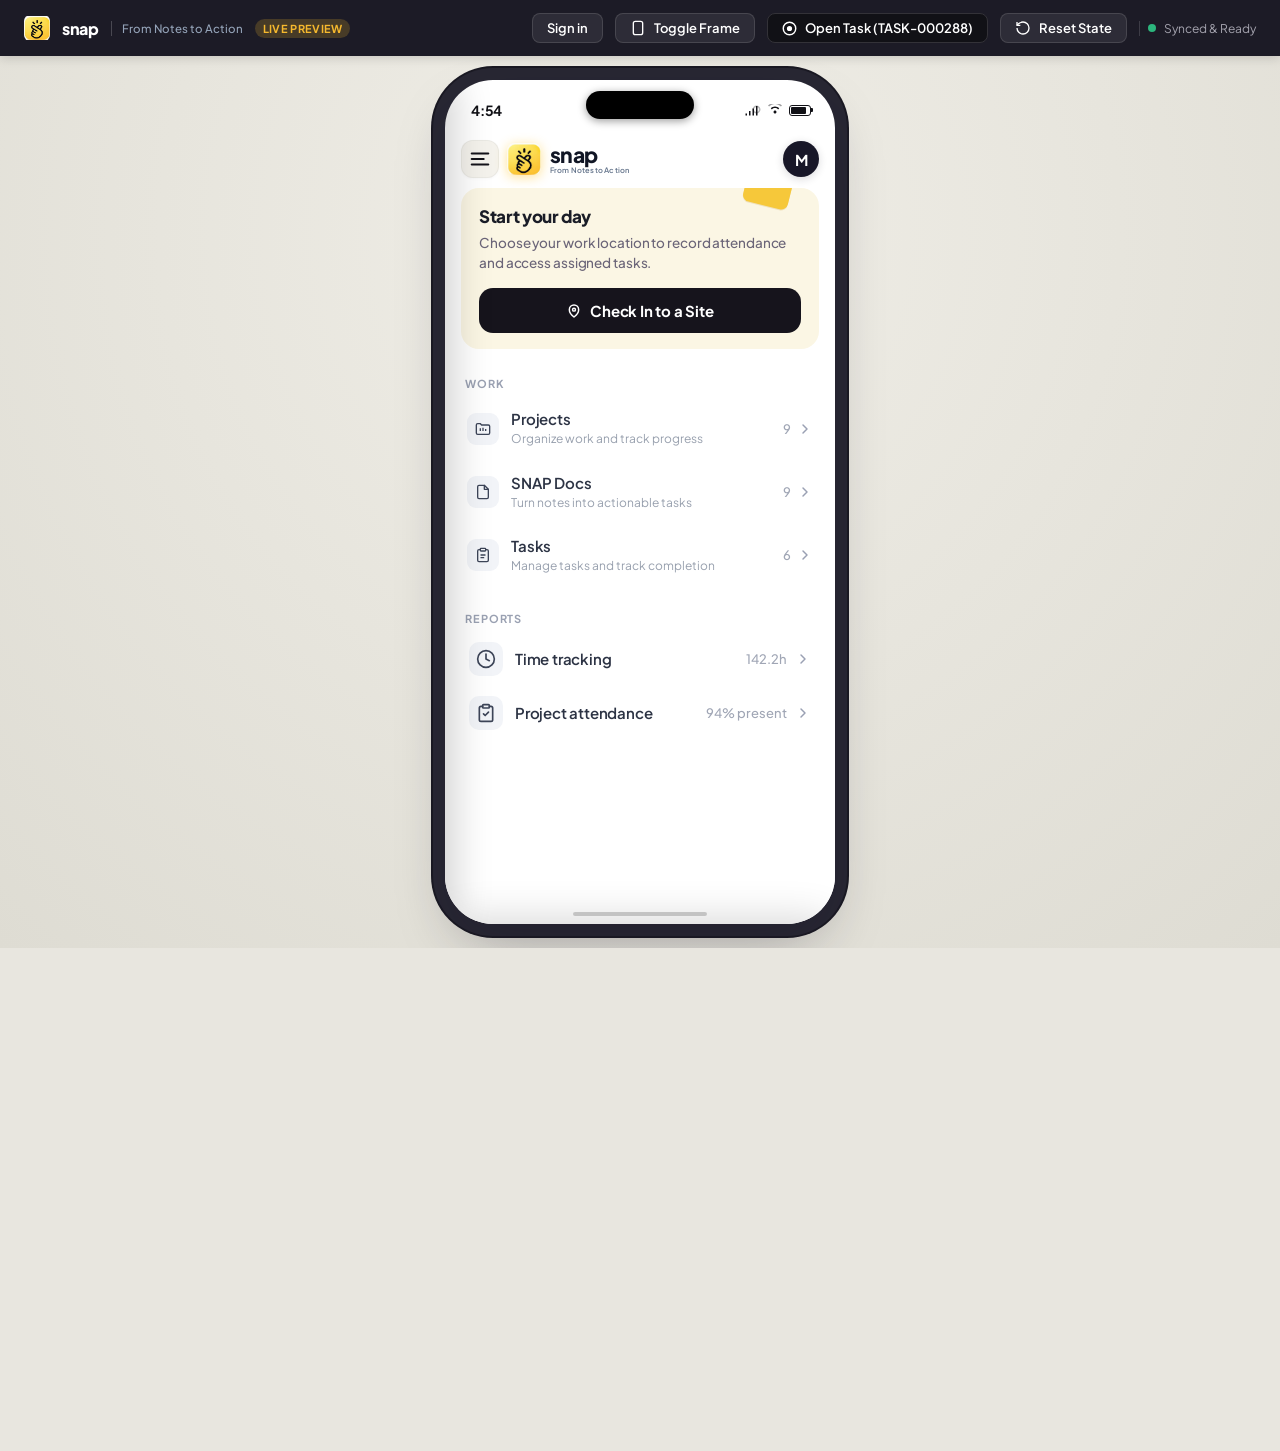
==== index.html @ b22a2432 "Add files via upload" ====
<!DOCTYPE html>
<html lang="en">
<head>
  <meta charset="UTF-8">
  <meta name="viewport" content="width=device-width, initial-scale=1.0, maximum-scale=1.0, user-scalable=no">
  <title>snap · From Notes to Action</title>
  <link rel="icon" type="image/png" href="snap-logo.png">
  <link rel="preconnect" href="https://fonts.googleapis.com">
  <link rel="preconnect" href="https://fonts.gstatic.com" crossorigin>
  <link href="https://fonts.googleapis.com/css2?family=Plus+Jakarta+Sans:wght@400;500;600;700;800&display=swap" rel="stylesheet">
  <link rel="stylesheet" href="style.css">
</head>
<body>

  <!-- Top Desktop Control Toolbar -->
  <header class="desktop-toolbar">
    <div class="toolbar-brand">
      <span class="toolbar-logo">
        <img src="snap-logo.png" alt="snap logo" class="toolbar-logo-img">
      </span>
      <span class="toolbar-title">snap</span>
      <span class="toolbar-tagline">From Notes to Action</span>
      <span class="toolbar-badge">Live Preview</span>
    </div>

    <div class="toolbar-actions">
      <a class="tool-btn" href="login.html">Sign in</a>
      <button class="tool-btn" id="toggleFrameBtn" title="Toggle Phone Frame">
        <svg width="16" height="16" viewBox="0 0 24 24" fill="none" stroke="currentColor" stroke-width="2">
          <rect x="5" y="2" width="14" height="20" rx="3"></rect>
          <line x1="12" y1="18" x2="12" y2="18.01"></line>
        </svg>
        <span>Toggle Frame</span>
      </button>

      <button class="tool-btn highlight-tool-btn" id="openTask288ToolbarBtn" title="Open Mobile Task View (TASK-000288)">
        <svg width="15" height="15" viewBox="0 0 24 24" fill="none" stroke="currentColor" stroke-width="2.3">
          <circle cx="12" cy="12" r="10"></circle>
          <circle cx="12" cy="12" r="3" fill="currentColor"></circle>
        </svg>
        <span>Open Task (TASK-000288)</span>
      </button>

      <button class="tool-btn" id="resetDemoBtn" title="Reset Demo Data">
        <svg width="16" height="16" viewBox="0 0 24 24" fill="none" stroke="currentColor" stroke-width="2">
          <path d="M3 12a9 9 0 1 0 9-9 9.75 9.75 0 0 0-6.74 2.74L3 8"></path>
          <path d="M3 3v5h5"></path>
        </svg>
        <span>Reset State</span>
      </button>

      <div class="active-status-pill">
        <span class="pulse-dot"></span>
        <span id="syncStatusText">Synced &amp; Ready</span>
      </div>
    </div>
  </header>

  <!-- Main Viewport Shell -->
  <main class="app-viewport-wrapper">
    <div class="device-frame" id="deviceFrame">
      
      <!-- Hardware details for iPhone style frame -->
      <div class="frame-notch-wrapper">
        <div class="dynamic-island"></div>
      </div>

      <!-- App Screen Inside Frame -->
      <div class="phone-screen" id="phoneScreen">

        <!-- Status Bar -->
        <div class="status-bar" id="statusBar">
          <span class="status-time" id="statusClock">9:41</span>
          <div class="status-icons">
            <svg class="status-icon" width="17" height="11" viewBox="0 0 17 11" fill="currentColor">
              <path d="M12.5 0.5C14.7 0.5 16.5 2.3 16.5 4.5C16.5 6.7 14.7 8.5 12.5 8.5C10.3 8.5 8.5 6.7 8.5 4.5C8.5 2.3 10.3 0.5 12.5 0.5ZM12.5 2C11.1 2 10 3.1 10 4.5C10 5.9 11.1 7 12.5 7C13.9 7 15 5.9 15 4.5C15 3.1 13.9 2 12.5 2Z" opacity="0.3"/>
              <path d="M1.5 8.5H3V10.5H1.5V8.5ZM5 6H6.5V10.5H5V6ZM8.5 3.5H10V10.5H8.5V3.5ZM12 1H13.5V10.5H12V1Z"/>
            </svg>
            <svg class="status-icon" width="16" height="12" viewBox="0 0 16 12" fill="currentColor">
              <path d="M8 9.5C8.82843 9.5 9.5 8.82843 9.5 8C9.5 7.17157 8.82843 6.5 8 6.5C7.17157 6.5 6.5 7.17157 6.5 8C6.5 8.82843 7.17157 9.5 8 9.5Z"/>
              <path d="M4.9 5.4C5.7 4.6 6.8 4.1 8 4.1C9.2 4.1 10.3 4.6 11.1 5.4L12.2 4.3C11.1 3.2 9.6 2.5 8 2.5C6.4 2.5 4.9 3.2 3.8 4.3L4.9 5.4Z"/>
              <path d="M2.1 2.6C3.7 1 5.7 0.1 8 0.1C10.3 0.1 12.3 1 13.9 2.6L15 1.5C13.2 -0.3 10.7 -1.2 8 -1.2C5.3 -1.2 2.8 -0.3 1 1.5L2.1 2.6Z" opacity="0.4"/>
            </svg>
            <div class="battery-indicator">
              <div class="battery-level"></div>
            </div>
          </div>
        </div>

        <!-- Scrollable Screen Content Container -->
        <div class="screen-scroll-container" id="screenScrollArea">

          <!-- ==================== TAB 1: HOME VIEW (SPACES & MORE EXPLORER) ==================== -->
          <section class="view-tab active" id="viewHome">
            
            <!-- Top App Header -->
            <header class="app-header">
              <div class="header-left">
                <!-- Hamburger Menu Button to open Drawer -->
                <button class="drawer-hamburger-btn" id="openDrawerBtn" aria-label="Open Navigation Drawer" title="Open Spaces &amp; Teamspaces">
                  <svg width="22" height="22" viewBox="0 0 24 24" fill="none" stroke="currentColor" stroke-width="2.3" stroke-linecap="round">
                    <line x1="3" y1="6" x2="21" y2="6"></line>
                    <line x1="3" y1="12" x2="16" y2="12"></line>
                    <line x1="3" y1="18" x2="21" y2="18"></line>
                  </svg>
                </button>
                <div class="brand-container">
                  <div class="snap-logo-icon">
                    <img src="snap-logo.png" alt="snap logo" class="snap-brand-logo-img">
                  </div>
                  <div class="snap-brand-text-wrap">
                    <span class="snap-brand-text">snap</span>
                    <span class="snap-brand-tagline">From Notes to Action</span>
                  </div>
                </div>
              </div>

              <div class="header-right">
                <button class="profile-avatar-btn" id="openProfileBtn" aria-label="User Profile">
                  <span>M</span>
                </button>
              </div>
            </header>

            <!-- Hero Action Card: "Start your day" — Check out appears when already checked in -->
            <div class="hero-card" id="heroStartDayCard">
              <span class="hero-note-tab" aria-hidden="true"></span>
              <div class="hero-card-content">
                <h3 class="hero-card-title" id="heroCardTitle">Start your day</h3>
                <div class="hero-site-reached-tag" id="heroSiteReachedTag" hidden>
                  <span class="live-dot-beacon"></span>
                  <span class="site-tag-prefix"></span>
                  <span class="site-tag-name" id="heroReachedSiteName">Fitout work</span>
                  <span class="site-tag-action" id="heroSiteAction">Change site</span>
                </div>
                <p class="hero-card-desc" id="heroCardDesc">Choose your work location to record attendance and access assigned tasks.</p>
                <div class="hero-card-actions">
                  <button class="primary-pill-btn" id="arriveSiteBtn">
                    <svg class="btn-icon" width="16" height="16" viewBox="0 0 24 24" fill="none" stroke="currentColor" stroke-width="2.2" stroke-linecap="round" stroke-linejoin="round">
                      <path d="M12 21s-7-5.4-7-11a7 7 0 0 1 14 0c0 5.6-7 11-7 11z"></path>
                      <circle cx="12" cy="10" r="2.2"></circle>
                    </svg>
                    <span id="arriveBtnLabel">Check In to a Site</span>
                  </button>
                  <button class="checkout-pill-btn hidden" id="checkoutSiteBtn" type="button">
                    <svg class="btn-icon" width="18" height="18" viewBox="0 0 24 24" fill="none" stroke="currentColor" stroke-width="2.2" stroke-linecap="round" stroke-linejoin="round">
                      <path d="M9 21H5a2 2 0 0 1-2-2V5a2 2 0 0 1 2-2h4"></path>
                      <polyline points="16 17 21 12 16 7"></polyline>
                      <line x1="21" y1="12" x2="9" y2="12"></line>
                    </svg>
                    <span>Check out</span>
                  </button>
                </div>
              </div>
            </div>

            <!-- ================= HOME DASHBOARD (IMAGE 1) ================= -->
            <div class="home-dashboard-container">
              
              <!-- Category: WORK MANAGEMENT -->
              <div class="home-category-group">
                <div class="home-category-header">
                  <span class="home-category-title">Work</span>
                </div>
                <div class="home-category-card">
                  <!-- Projects (Active Pill Row) -->
                  <div class="home-nav-row" id="homeProjectsItem">
                    <div class="home-row-left">
                      <span class="home-item-icon-badge">
                        <svg width="20" height="20" viewBox="0 0 24 24" fill="none" stroke="currentColor" stroke-width="2">
                          <path d="M4 4h4l2 2h10a2 2 0 0 1 2 2v10a2 2 0 0 1-2 2H4a2 2 0 0 1-2-2V6a2 2 0 0 1 2-2z"></path>
                          <line x1="8" y1="11" x2="8" y2="15"></line>
                          <line x1="12" y1="10" x2="12" y2="15"></line>
                          <line x1="16" y1="12" x2="16" y2="15"></line>
                        </svg>
                      </span>
                      <span class="home-item-copy">
                        <span class="home-item-title">Projects</span>
                        <span class="home-item-sub">Organize work and track progress</span>
                      </span>
                    </div>
                    <div class="home-row-right">
                      <span class="home-item-meta" id="homeProjectsMeta">9</span>
                      <svg class="row-chevron" width="16" height="16" viewBox="0 0 24 24" fill="none" stroke="currentColor" stroke-width="2.2" stroke-linecap="round" stroke-linejoin="round">
                        <polyline points="9 18 15 12 9 6"></polyline>
                      </svg>
                    </div>
                  </div>

                  <!-- Snaps -->
                  <div class="home-nav-row" id="homeSnapsItem">
                    <div class="home-row-left">
                      <span class="home-item-icon-badge">
                        <svg width="20" height="20" viewBox="0 0 24 24" fill="none" stroke="currentColor" stroke-width="2" stroke-linecap="round" stroke-linejoin="round">
                          <path d="M14 2H6a2 2 0 0 0-2 2v16a2 2 0 0 0 2 2h12a2 2 0 0 0 2-2V8z"></path>
                          <polyline points="14 2 14 8 20 8"></polyline>
                        </svg>
                      </span>
                      <span class="home-item-copy">
                        <span class="home-item-title">SNAP Docs</span>
                        <span class="home-item-sub">Turn notes into actionable tasks</span>
                      </span>
                    </div>
                    <div class="home-row-right">
                      <span class="home-item-meta" id="homeSnapsMeta">9</span>
                      <svg class="row-chevron" width="16" height="16" viewBox="0 0 24 24" fill="none" stroke="currentColor" stroke-width="2.2" stroke-linecap="round" stroke-linejoin="round">
                        <polyline points="9 18 15 12 9 6"></polyline>
                      </svg>
                    </div>
                  </div>

                  <!-- Tasks -->
                  <div class="home-nav-row" id="homeTasksItem">
                    <div class="home-row-left">
                      <span class="home-item-icon-badge">
                        <svg width="20" height="20" viewBox="0 0 24 24" fill="none" stroke="currentColor" stroke-width="2" stroke-linecap="round" stroke-linejoin="round">
                          <path d="M16 4h2a2 2 0 0 1 2 2v14a2 2 0 0 1-2 2H6a2 2 0 0 1-2-2V6a2 2 0 0 1 2-2h2"></path>
                          <rect x="8" y="2" width="8" height="4" rx="1" ry="1"></rect>
                          <line x1="9" y1="12" x2="15" y2="12"></line>
                          <line x1="9" y1="16" x2="13" y2="16"></line>
                        </svg>
                      </span>
                      <span class="home-item-copy">
                        <span class="home-item-title">Tasks</span>
                        <span class="home-item-sub">Manage tasks and track completion</span>
                      </span>
                    </div>
                    <div class="home-row-right">
                      <span class="home-item-meta" id="homeTasksMeta">6</span>
                      <svg class="row-chevron" width="16" height="16" viewBox="0 0 24 24" fill="none" stroke="currentColor" stroke-width="2.2" stroke-linecap="round" stroke-linejoin="round">
                        <polyline points="9 18 15 12 9 6"></polyline>
                      </svg>
                    </div>
                  </div>
                </div>
              </div>

              <!-- Category 3: STATISTICS AND REPORTS -->
              <div class="home-category-group">
                <div class="home-category-header">
                  <span class="home-category-title">Reports</span>
                </div>
                <div class="home-category-card">
                  <!-- Time tracking -->
                  <div class="home-nav-row" id="homeTimeTrackingItem">
                    <div class="home-row-left">
                      <span class="home-item-icon-badge">
                        <svg width="20" height="20" viewBox="0 0 24 24" fill="none" stroke="currentColor" stroke-width="2" stroke-linecap="round" stroke-linejoin="round">
                          <circle cx="12" cy="12" r="10"></circle>
                          <polyline points="12 6 12 12 16 14"></polyline>
                        </svg>
                      </span>
                      <span class="home-item-title">Time tracking</span>
                    </div>
                    <div class="home-row-right">
                      <span class="home-item-meta">142.2h</span>
                      <svg class="row-chevron" width="16" height="16" viewBox="0 0 24 24" fill="none" stroke="currentColor" stroke-width="2.2" stroke-linecap="round" stroke-linejoin="round">
                        <polyline points="9 18 15 12 9 6"></polyline>
                      </svg>
                    </div>
                  </div>

                  <!-- Project attendance -->
                  <div class="home-nav-row" id="homeAttendanceItem">
                    <div class="home-row-left">
                      <span class="home-item-icon-badge">
                        <svg width="20" height="20" viewBox="0 0 24 24" fill="none" stroke="currentColor" stroke-width="2" stroke-linecap="round" stroke-linejoin="round">
                          <path d="M16 4h2a2 2 0 0 1 2 2v14a2 2 0 0 1-2 2H6a2 2 0 0 1-2-2V6a2 2 0 0 1 2-2h2"></path>
                          <rect x="8" y="2" width="8" height="4" rx="1" ry="1"></rect>
                          <polyline points="9 13 11 15 15 11"></polyline>
                        </svg>
                      </span>
                      <span class="home-item-title">Project attendance</span>
                    </div>
                    <div class="home-row-right">
                      <span class="home-item-meta">94% present</span>
                      <svg class="row-chevron" width="16" height="16" viewBox="0 0 24 24" fill="none" stroke="currentColor" stroke-width="2.2" stroke-linecap="round" stroke-linejoin="round">
                        <polyline points="9 18 15 12 9 6"></polyline>
                      </svg>
                    </div>
                  </div>
                </div>
              </div>

            </div> <!-- End home-dashboard-container -->

            <!-- Bottom Spacer to allow scrolling above floating nav -->
            <div class="bottom-scroll-spacer"></div>
          </section>

          <!-- ==================== SUB-VIEW: PROJECTS (MATCHING SNAP WEB) ==================== -->
          <section class="sub-view-panel" id="viewSites">
            <header class="subview-header">
              <button class="back-pill-btn" id="backFromSites" type="button" aria-label="Back">
                <svg width="18" height="18" viewBox="0 0 24 24" fill="none" stroke="currentColor" stroke-width="2.4" stroke-linecap="round" stroke-linejoin="round">
                  <polyline points="15 18 9 12 15 6"></polyline>
                </svg>
              </button>
              <h2 class="subview-title">Projects</h2>
              <span class="subview-header-spacer" aria-hidden="true"></span>
            </header>

            <div class="subview-body projects-subview-body">
              <div class="projects-toolbar" id="projectsToolbar">
                <div class="projects-filter-bar">
                  <button class="filter-dropdown-pill" id="teamspaceFilterBtn" title="Filter by Teamspace">
                    <span id="selectedTeamspaceLabel">All teamspaces</span>
                    <svg width="11" height="11" viewBox="0 0 24 24" fill="none" stroke="currentColor" stroke-width="2.6"><polyline points="6 9 12 15 18 9"></polyline></svg>
                  </button>
                  <button class="filter-chip-btn" id="starredFilterBtn" title="Toggle Starred / Favorites">
                    <svg width="13" height="13" viewBox="0 0 24 24" fill="currentColor">
                      <polygon points="12 2 15.09 8.26 22 9.27 17 14.14 18.18 21.02 12 17.77 5.82 21.02 7 14.14 2 9.27 8.91 8.26 12 2"></polygon>
                    </svg>
                    <span>Favorites</span>
                  </button>
                  <button type="button" class="projects-search-toggle" id="openProjectsSearchBtn" aria-label="Search projects">
                    <svg width="16" height="16" viewBox="0 0 24 24" fill="none" stroke="currentColor" stroke-width="2.2" stroke-linecap="round" stroke-linejoin="round" aria-hidden="true">
                      <circle cx="11" cy="11" r="7"></circle>
                      <line x1="20" y1="20" x2="16.2" y2="16.2"></line>
                    </svg>
                  </button>
                </div>

                <div class="projects-search-layer" id="projectsSearchLayer">
                  <div class="projects-search-bar">
                    <svg class="search-lens-icon" width="18" height="18" viewBox="0 0 24 24" fill="none" stroke="#7A7888" stroke-width="2.2" stroke-linecap="round" stroke-linejoin="round">
                      <circle cx="11" cy="11" r="8"></circle>
                      <line x1="21" y1="21" x2="16.65" y2="16.65"></line>
                    </svg>
                    <input type="text" class="projects-search-input" id="projectsSearchInput" placeholder="Projects you can open." autocomplete="off">
                    <button class="search-clear-btn hidden" id="clearProjectsSearchBtn" type="button" title="Clear search" aria-label="Clear search">✕</button>
                  </div>
                  <button type="button" class="projects-search-toggle" id="closeProjectsSearchBtn" aria-label="Close search">
                    <svg width="16" height="16" viewBox="0 0 24 24" fill="none" stroke="currentColor" stroke-width="2.2" stroke-linecap="round" aria-hidden="true">
                      <line x1="6" y1="6" x2="18" y2="18"></line>
                      <line x1="18" y1="6" x2="6" y2="18"></line>
                    </svg>
                  </button>
                </div>
              </div>

              <!-- Projects Cards List (Dynamically rendered with SNAP Web cards) -->
              <div class="projects-cards-list" id="sitesContainer">
                <!-- Project cards rendered via JS -->
              </div>
            </div>
            <button type="button" class="snap-fab-btn" id="projectsNewFabBtn" aria-label="New project">
              <svg class="snap-fab-plus" width="24" height="24" viewBox="0 0 24 24" fill="none" stroke="currentColor" stroke-width="2.6" stroke-linecap="round"><line x1="12" y1="5" x2="12" y2="19"></line><line x1="5" y1="12" x2="19" y2="12"></line></svg>
            </button>
          </section>

          <!-- ==================== SUB-VIEW: TASKS ==================== -->
          <section class="sub-view-panel" id="viewTasks">
            <header class="subview-header">
              <button class="back-pill-btn" id="backFromTasks">
                <svg width="18" height="18" viewBox="0 0 24 24" fill="none" stroke="currentColor" stroke-width="2.4" stroke-linecap="round" stroke-linejoin="round">
                  <polyline points="15 18 9 12 15 6"></polyline>
                </svg>
                <span>Back</span>
              </button>
              <h2 class="subview-title">Tasks</h2>
              <button class="add-mini-btn" id="openAddTaskModalBtn" title="Add new task">
                <svg width="16" height="16" viewBox="0 0 24 24" fill="none" stroke="currentColor" stroke-width="2.5">
                  <line x1="12" y1="5" x2="12" y2="19"></line>
                  <line x1="5" y1="12" x2="19" y2="12"></line>
                </svg>
              </button>
            </header>

            <div class="subview-body">
              <!-- Filter Tabs -->
              <div class="filter-pills-bar">
                <button class="filter-tab active" data-filter="all">All (<span id="taskCountAll">5</span>)</button>
                <button class="filter-tab" data-filter="pending">Pending (<span id="taskCountPending">5</span>)</button>
                <button class="filter-tab" data-filter="completed">Done (<span id="taskCountDone">0</span>)</button>
              </div>

              <div class="tasks-list" id="tasksListContainer">
                <!-- Task items rendered via JS -->
              </div>
            </div>
          </section>

          <!-- ==================== SUB-VIEW: SNAPS (MATCHING SNAP WEB) ==================== -->
          <section class="sub-view-panel" id="viewSnaps">
            <header class="subview-header snaps-header">
              <button class="back-pill-btn" id="backFromSnaps">
                <svg width="18" height="18" viewBox="0 0 24 24" fill="none" stroke="currentColor" stroke-width="2.4" stroke-linecap="round" stroke-linejoin="round">
                  <polyline points="15 18 9 12 15 6"></polyline>
                </svg>
                <span>Back</span>
              </button>
              <h2 class="subview-title">Snaps</h2>
              <span class="subview-header-spacer" aria-hidden="true"></span>
            </header>

            <div class="subview-body snaps-subview-body">
              <p class="projects-page-subtitle">Documents and spreadsheets for this workspace.</p>

              <div class="projects-search-bar">
                <svg class="search-lens-icon" width="18" height="18" viewBox="0 0 24 24" fill="none" stroke="#7A7888" stroke-width="2.2" stroke-linecap="round" stroke-linejoin="round">
                  <circle cx="11" cy="11" r="8"></circle>
                  <line x1="21" y1="21" x2="16.65" y2="16.65"></line>
                </svg>
                <input type="text" class="projects-search-input" id="snapsSearchInput" placeholder="Search snaps..." autocomplete="off">
              </div>

              <div class="snaps-toolbar">
                <button class="filter-dropdown-pill" id="snapsOwnerFilterBtn" type="button">
                  <span id="snapsOwnerLabel">All owners</span>
                  <svg width="11" height="11" viewBox="0 0 24 24" fill="none" stroke="currentColor" stroke-width="2.6"><polyline points="6 9 12 15 18 9"></polyline></svg>
                </button>
                <button class="filter-dropdown-pill" id="snapsSortFilterBtn" type="button">
                  <span id="snapsSortLabel">Recently updated</span>
                  <svg width="11" height="11" viewBox="0 0 24 24" fill="none" stroke="currentColor" stroke-width="2.6"><polyline points="6 9 12 15 18 9"></polyline></svg>
                </button>
              </div>

              <div class="snaps-meta-row">
                <span class="snaps-count" id="snapsCountLabel">5 snaps</span>
                <div class="snaps-view-toggle">
                  <button class="snaps-view-btn active" id="snapsGridBtn" type="button" title="Grid view" aria-label="Grid view">
                    <svg width="14" height="14" viewBox="0 0 24 24" fill="none" stroke="currentColor" stroke-width="2.2"><rect x="3" y="3" width="7" height="7"></rect><rect x="14" y="3" width="7" height="7"></rect><rect x="3" y="14" width="7" height="7"></rect><rect x="14" y="14" width="7" height="7"></rect></svg>
                  </button>
                  <button class="snaps-view-btn" id="snapsListBtn" type="button" title="List view" aria-label="List view">
                    <svg width="14" height="14" viewBox="0 0 24 24" fill="none" stroke="currentColor" stroke-width="2.2"><line x1="8" y1="6" x2="21" y2="6"></line><line x1="8" y1="12" x2="21" y2="12"></line><line x1="8" y1="18" x2="21" y2="18"></line><line x1="3" y1="6" x2="3.01" y2="6"></line><line x1="3" y1="12" x2="3.01" y2="12"></line><line x1="3" y1="18" x2="3.01" y2="18"></line></svg>
                  </button>
                </div>
              </div>

              <div class="snaps-grid" id="snapsGrid"></div>
            </div>
            <div class="snap-fab" id="snapsNewFab">
              <button type="button" class="snap-fab-backdrop" id="snapsNewBackdrop" hidden aria-label="Close actions"></button>
              <div class="snap-fab-menu" id="snapsNewMenu" hidden>
                <button type="button" class="snap-fab-item" data-snap-kind="doc">
                  <span class="snap-fab-label">Document</span>
                  <span class="snap-fab-ico snap-fab-ico-teal" aria-hidden="true"><svg width="20" height="20" viewBox="0 0 24 24" fill="none" stroke="currentColor" stroke-width="2.2" stroke-linecap="round" stroke-linejoin="round"><path d="M14 2H6a2 2 0 0 0-2 2v16a2 2 0 0 0 2 2h12a2 2 0 0 0 2-2V8z"></path><polyline points="14 2 14 8 20 8"></polyline></svg></span>
                </button>
                <button type="button" class="snap-fab-item" data-snap-kind="sheet">
                  <span class="snap-fab-label">Spreadsheet</span>
                  <span class="snap-fab-ico snap-fab-ico-blue" aria-hidden="true"><svg width="20" height="20" viewBox="0 0 24 24" fill="none" stroke="currentColor" stroke-width="2.2" stroke-linecap="round" stroke-linejoin="round"><rect x="3" y="3" width="18" height="18" rx="2"></rect><line x1="3" y1="9" x2="21" y2="9"></line><line x1="3" y1="15" x2="21" y2="15"></line><line x1="9" y1="3" x2="9" y2="21"></line></svg></span>
                </button>
              </div>
              <button type="button" class="snap-fab-btn" id="snapsNewFabBtn" aria-label="New snap" aria-expanded="false" aria-controls="snapsNewMenu">
                <svg class="snap-fab-plus" width="24" height="24" viewBox="0 0 24 24" fill="none" stroke="currentColor" stroke-width="2.6" stroke-linecap="round"><line x1="12" y1="5" x2="12" y2="19"></line><line x1="5" y1="12" x2="19" y2="12"></line></svg>
                <svg class="snap-fab-close" width="22" height="22" viewBox="0 0 24 24" fill="none" stroke="currentColor" stroke-width="2.6" stroke-linecap="round"><line x1="18" y1="6" x2="6" y2="18"></line><line x1="6" y1="6" x2="18" y2="18"></line></svg>
              </button>
            </div>
          </section>

          <!-- Snap document (web MoM screen, fitted for mobile) -->
          <section class="sub-view-panel snap-doc-panel" id="viewSnapDetail">
            <header class="snap-doc-bar">
              <button class="snap-doc-icon-btn" id="snapDetailBackBtn" type="button" aria-label="Back to snaps">
                <svg width="18" height="18" viewBox="0 0 24 24" fill="none" stroke="currentColor" stroke-width="2.4"><polyline points="15 18 9 12 15 6"></polyline></svg>
              </button>
              <h2 class="snap-doc-bar-title" id="snapDocHeaderTitle">Snap</h2>
              <button class="snap-doc-icon-btn" id="snapDocSearchBtn" type="button" aria-label="Search in snap">
                <svg width="16" height="16" viewBox="0 0 24 24" fill="none" stroke="currentColor" stroke-width="2.2"><circle cx="11" cy="11" r="7"></circle><line x1="21" y1="21" x2="16.65" y2="16.65"></line></svg>
              </button>
              <span class="snap-doc-timer" id="snapDocTimer">00:00:00</span>
              <button class="snap-doc-save" id="snapSaveCloseBtn" type="button">Save &amp; close</button>
            </header>
            <div class="snap-doc-search hidden" id="snapDocSearchWrap">
              <input type="search" id="snapDocSearchInput" placeholder="Search in this snap" autocomplete="off">
            </div>
            <div class="snap-doc-scroll" id="snapDocBody"></div>
            <div class="snap-fab" id="snapSideFab" hidden>
              <button type="button" class="snap-fab-backdrop" id="snapFabBackdrop" hidden aria-label="Close actions"></button>
              <div class="snap-fab-menu" id="snapSideMenu" hidden>
                <button type="button" class="snap-fab-item" data-snap-action="Discussions">
                  <span class="snap-fab-label">Discussions</span>
                  <span class="snap-fab-ico snap-fab-ico-teal" aria-hidden="true"><svg width="20" height="20" viewBox="0 0 24 24" fill="none" stroke="currentColor" stroke-width="2.4" stroke-linecap="round" stroke-linejoin="round"><path d="M2.992 16.342a2 2 0 0 1 .094 1.167l-1.065 3.29a1 1 0 0 0 1.236 1.168l3.413-.998a2 2 0 0 1 1.099.092 10 10 0 1 0-4.777-4.719"></path></svg></span>
                </button>
                <button type="button" class="snap-fab-item" data-snap-action="Linked tasks">
                  <span class="snap-fab-label">Linked tasks</span>
                  <span class="snap-fab-ico snap-fab-ico-blue" aria-hidden="true"><svg width="20" height="20" viewBox="0 0 24 24" fill="none" stroke="currentColor" stroke-width="2.4" stroke-linecap="round" stroke-linejoin="round"><path d="M9 17H7A5 5 0 0 1 7 7h2"></path><path d="M15 7h2a5 5 0 1 1 0 10h-2"></path><line x1="8" x2="16" y1="12" y2="12"></line></svg></span>
                </button>
                <button type="button" class="snap-fab-item" data-snap-action="Collaborators">
                  <span class="snap-fab-label">Collaborators</span>
                  <span class="snap-fab-ico snap-fab-ico-purple" aria-hidden="true"><svg width="20" height="20" viewBox="0 0 24 24" fill="none" stroke="currentColor" stroke-width="2.4" stroke-linecap="round" stroke-linejoin="round"><path d="M16 21v-2a4 4 0 0 0-4-4H6a4 4 0 0 0-4 4v2"></path><path d="M16 3.128a4 4 0 0 1 0 7.744"></path><path d="M22 21v-2a4 4 0 0 0-3-3.87"></path><circle cx="9" cy="7" r="4"></circle></svg></span>
                </button>
                <button type="button" class="snap-fab-item" data-snap-action="Previous meetings">
                  <span class="snap-fab-label">Previous meetings</span>
                  <span class="snap-fab-ico snap-fab-ico-teal" aria-hidden="true"><svg width="20" height="20" viewBox="0 0 24 24" fill="none" stroke="currentColor" stroke-width="2.4" stroke-linecap="round" stroke-linejoin="round"><path d="M3 12a9 9 0 1 0 9-9 9.75 9.75 0 0 0-6.74 2.74L3 8"></path><path d="M3 3v5h5"></path><path d="M12 7v5l4 2"></path></svg></span>
                </button>
                <button type="button" class="snap-fab-item" data-snap-action="Slide show">
                  <span class="snap-fab-label">Slide show</span>
                  <span class="snap-fab-ico snap-fab-ico-blue" aria-hidden="true"><svg width="20" height="20" viewBox="0 0 24 24" fill="none" stroke="currentColor" stroke-width="2.4" stroke-linecap="round" stroke-linejoin="round"><path d="M2 3h20"></path><path d="M21 3v11a2 2 0 0 1-2 2H5a2 2 0 0 1-2-2V3"></path><path d="m7 21 5-5 5 5"></path></svg></span>
                </button>
                <button type="button" class="snap-fab-item" data-snap-action="Print">
                  <span class="snap-fab-label">Print</span>
                  <span class="snap-fab-ico snap-fab-ico-purple" aria-hidden="true"><svg width="20" height="20" viewBox="0 0 24 24" fill="none" stroke="currentColor" stroke-width="2.4" stroke-linecap="round" stroke-linejoin="round"><path d="M6 18H4a2 2 0 0 1-2-2v-5a2 2 0 0 1 2-2h16a2 2 0 0 1 2 2v5a2 2 0 0 1-2 2h-2"></path><path d="M6 9V3a1 1 0 0 1 1-1h10a1 1 0 0 1 1 1v6"></path><rect x="6" y="14" width="12" height="8" rx="1"></rect></svg></span>
                </button>
              </div>
              <button type="button" class="snap-fab-btn" id="snapSideFabBtn" aria-label="Snap actions" aria-expanded="false">
                <svg class="snap-fab-plus" width="24" height="24" viewBox="0 0 24 24" fill="none" stroke="currentColor" stroke-width="2.6" stroke-linecap="round"><line x1="12" y1="5" x2="12" y2="19"></line><line x1="5" y1="12" x2="19" y2="12"></line></svg>
                <svg class="snap-fab-close" width="22" height="22" viewBox="0 0 24 24" fill="none" stroke="currentColor" stroke-width="2.6" stroke-linecap="round"><line x1="18" y1="6" x2="6" y2="18"></line><line x1="6" y1="6" x2="18" y2="18"></line></svg>
              </button>
            </div>
          </section>

          <!-- ==================== SUB-VIEW: FIELD NOTES ==================== -->
          <section class="sub-view-panel" id="viewNotes">
            <header class="subview-header">
              <button class="back-pill-btn" id="backFromNotes">
                <svg width="18" height="18" viewBox="0 0 24 24" fill="none" stroke="currentColor" stroke-width="2.4" stroke-linecap="round" stroke-linejoin="round">
                  <polyline points="15 18 9 12 15 6"></polyline>
                </svg>
                <span>Back</span>
              </button>
              <h2 class="subview-title">Field Notes</h2>
              <button class="add-mini-btn" id="openAddNoteModalBtn" title="Create note">
                <svg width="16" height="16" viewBox="0 0 24 24" fill="none" stroke="currentColor" stroke-width="2.5">
                  <line x1="12" y1="5" x2="12" y2="19"></line>
                  <line x1="5" y1="12" x2="19" y2="12"></line>
                </svg>
              </button>
            </header>

            <div class="subview-body">
              <p class="subview-desc">Observations and daily site notes.</p>
              
              <div class="notes-feed" id="notesFeedContainer">
                <!-- Notes cards rendered here -->
              </div>
            </div>
          </section>

          <!-- ==================== SUB-VIEW: SETTINGS ==================== -->
          <section class="sub-view-panel" id="viewSettings">
            <header class="subview-header">
              <button class="back-pill-btn" id="backFromSettings">
                <svg width="18" height="18" viewBox="0 0 24 24" fill="none" stroke="currentColor" stroke-width="2.4" stroke-linecap="round" stroke-linejoin="round">
                  <polyline points="15 18 9 12 15 6"></polyline>
                </svg>
                <span>Back</span>
              </button>
              <h2 class="subview-title">Settings</h2>
              <span class="subview-counter">v2.4.1</span>
            </header>

            <div class="subview-body">
              <!-- User Card -->
              <div class="settings-profile-card">
                <div class="profile-big-avatar">M</div>
                <div class="profile-big-details">
                  <h3 class="profile-name">Midhun Raj</h3>
                  <p class="profile-role">Lead Site Inspector · SNAP Enterprise</p>
                  <span class="profile-badge">ID: #SN-88421</span>
                </div>
              </div>

              <!-- Settings Group 1 -->
              <div class="settings-group">
                <span class="settings-group-title">DATA &amp; SYNC</span>
                <div class="settings-group-card">
                  <div class="setting-item-row">
                    <div class="setting-label">
                      <strong>Auto-sync Photos</strong>
                      <span>Upload automatically when on Wi-Fi</span>
                    </div>
                    <label class="toggle-switch">
                      <input type="checkbox" checked id="autoSyncToggle">
                      <span class="toggle-slider"></span>
                    </label>
                  </div>
                  <div class="row-separator"></div>
                  <div class="setting-item-row">
                    <div class="setting-label">
                      <strong>Offline Cache</strong>
                      <span>24 MB cached for offline field work</span>
                    </div>
                    <button class="mini-outline-btn" id="clearCacheBtn">Clear</button>
                  </div>
                </div>
              </div>

              <!-- Settings Group 2 -->
              <div class="settings-group">
                <span class="settings-group-title">PREFERENCES</span>
                <div class="settings-group-card">
                  <div class="setting-item-row">
                    <div class="setting-label">
                      <strong>High Accuracy GPS</strong>
                      <span>Better site perimeter detection</span>
                    </div>
                    <label class="toggle-switch">
                      <input type="checkbox" checked>
                      <span class="toggle-slider"></span>
                    </label>
                  </div>
                  <div class="row-separator"></div>
                  <div class="setting-item-row">
                    <div class="setting-label">
                      <strong>Sound &amp; Haptics</strong>
                      <span>Vibrate when attendance or a task changes</span>
                    </div>
                    <label class="toggle-switch">
                      <input type="checkbox" checked>
                      <span class="toggle-slider"></span>
                    </label>
                  </div>
                </div>
              </div>

            </div>
          </section>

          <!-- ==================== SUB-VIEW: PROJECT DETAILS (SUPERVISOR ATTENDANCE & WORK) ==================== -->
          <!-- ==================== SUB-VIEW: PROJECT DETAILS (MATCHING SNAP WEB INTERFACE) ==================== -->
          <section class="sub-view-panel" id="viewProjectDetails">
            <!-- Sticky Mobile App Top Bar -->
            <header class="mobile-project-appbar">
              <div class="mobile-appbar-left">
                <button class="mobile-icon-btn back-btn" id="backFromProjectDetails" title="Back to Projects" aria-label="Back">
                  <svg width="20" height="20" viewBox="0 0 24 24" fill="none" stroke="currentColor" stroke-width="2.4" stroke-linecap="round" stroke-linejoin="round">
                    <polyline points="15 18 9 12 15 6"></polyline>
                  </svg>
                </button>
                <div class="mobile-appbar-info">
                  <span class="mobile-proj-badge" id="projectDetailsBadgeInitial">T</span>
                  <div class="mobile-appbar-copy">
                    <div class="mobile-appbar-title-row">
                      <button type="button" class="mobile-proj-title" id="projectDetailsTitle">Table Ping</button>
                      <button type="button" class="project-info-btn" id="projectInfoBtn" aria-label="Project info" title="Project info">
                        <svg width="15" height="15" viewBox="0 0 24 24" fill="none" stroke="currentColor" stroke-width="2" stroke-linecap="round" stroke-linejoin="round">
                          <circle cx="12" cy="12" r="9"></circle>
                          <line x1="12" y1="11" x2="12" y2="16"></line>
                          <line x1="12" y1="8" x2="12.01" y2="8"></line>
                        </svg>
                      </button>
                    </div>
                    <div class="mobile-proj-subline">
                      <span id="projectDetailsSubtitle">Test Teamspace</span>
                    </div>
                  </div>
                </div>
              </div>

              <div class="mobile-appbar-right">
                <button class="mobile-icon-btn" id="projMoreOptionsBtn" title="Project Options">
                  <svg width="18" height="18" viewBox="0 0 24 24" fill="currentColor">
                    <circle cx="5" cy="12" r="1.8"></circle>
                    <circle cx="12" cy="12" r="1.8"></circle>
                    <circle cx="19" cy="12" r="1.8"></circle>
                  </svg>
                </button>
              </div>
            </header>



            <!-- Primary Mobile Segmented Switcher (Works, Attendance, Meetings, Files) -->
            <div class="mobile-segmented-tab-wrapper">
              <nav class="mobile-segmented-track" id="projTabsNav">
                <button class="mobile-segmented-tab active" data-tab="works" id="tabNavWorks">
                  <svg width="15" height="15" viewBox="0 0 24 24" fill="none" stroke="currentColor" stroke-width="2.2">
                    <path d="M9 11l3 3L22 4"></path>
                    <path d="M21 12v7a2 2 0 0 1-2 2H5a2 2 0 0 1-2-2V5a2 2 0 0 1 2-2h11"></path>
                  </svg>
                  <span>Works</span>
                  <span class="mobile-tab-counter" id="tabTasksBadge">9</span>
                </button>

                <button class="mobile-segmented-tab" data-tab="attendance" id="tabNavAttendance">
                  <svg width="15" height="15" viewBox="0 0 24 24" fill="none" stroke="currentColor" stroke-width="2.2">
                    <rect x="3" y="4" width="18" height="18" rx="2" ry="2"></rect>
                    <line x1="16" y1="2" x2="16" y2="6"></line>
                    <line x1="8" y1="2" x2="8" y2="6"></line>
                    <line x1="3" y1="10" x2="21" y2="10"></line>
                  </svg>
                  <span>Attendance</span>
                  <span class="mobile-tab-counter counter-accent" id="tabAttendanceBadge">8/10</span>
                </button>

                <button class="mobile-segmented-tab" data-tab="documents" id="tabNavDocuments">
                  <svg width="14" height="14" viewBox="0 0 24 24" fill="none" stroke="currentColor" stroke-width="2.2">
                    <path d="M14 2H6a2 2 0 0 0-2 2v16a2 2 0 0 0 2 2h12a2 2 0 0 0 2-2V8z"></path>
                    <polyline points="14 2 14 8 20 8"></polyline>
                  </svg>
                  <span>Docs</span>
                </button>
              </nav>
            </div>

            <!-- Geo-fence lock banner (shown when project requires check-in) -->
            <div class="project-geo-lock-banner hidden" id="projectGeoLockBanner">
              <div class="geo-lock-banner-left">
                <span class="geo-lock-icon">🔒</span>
                <div>
                  <strong>Check-in required</strong>
                  <p id="projectGeoLockMsg">Check in at the site to use this project.</p>
                </div>
              </div>
              <button type="button" class="geo-lock-checkin-btn" id="projectGeoLockCheckInBtn">Check in</button>
            </div>

            <!-- Scrollable Content Container for Sub-Panels -->
            <div class="mobile-proj-scroll-body" id="mobileProjScrollBody">

              <!-- ================= SUB-PANEL 1: WORKS (TASK ACTIVITIES) ================= -->
              <div class="project-tab-view active" id="projectTasksPanel">
                <!-- Works Toolbar & Filter -->
                <div class="works-control-row">
                  <div class="works-stage-pills-scroll" id="tasksStageSelector">
                    <button class="stage-pill active" data-stage="all">All (<span id="countStageAll">9</span>)</button>
                    <button class="stage-pill" data-stage="not_started">
                      <span class="stage-dot dot-orange"></span>
                      <span>Not started (<span id="countStageNotStarted">5</span>)</span>
                    </button>
                    <button class="stage-pill" data-stage="in_progress">
                      <span class="stage-dot dot-teal"></span>
                      <span>In progress (<span id="countStageInProgress">0</span>)</span>
                    </button>
                    <button class="stage-pill" data-stage="done">
                      <span class="stage-dot dot-purple"></span>
                      <span>Done (<span id="countStageDone">4</span>)</span>
                    </button>
                    <button class="stage-pill" data-stage="on_hold">
                      <span class="stage-dot dot-red"></span>
                      <span>On hold (<span id="countStageOnHold">0</span>)</span>
                    </button>
                  </div>

                  <div class="works-sub-actions" id="worksSubActions">
                    <div class="view-toggle-pills">
                      <button class="view-mode-btn active" id="btnListView" title="List View">
                        <svg width="13" height="13" viewBox="0 0 24 24" fill="none" stroke="currentColor" stroke-width="2.2">
                          <line x1="8" y1="6" x2="21" y2="6"></line>
                          <line x1="8" y1="12" x2="21" y2="12"></line>
                          <line x1="8" y1="18" x2="21" y2="18"></line>
                          <line x1="3" y1="6" x2="3.01" y2="6"></line>
                          <line x1="3" y1="12" x2="3.01" y2="12"></line>
                          <line x1="3" y1="18" x2="3.01" y2="18"></line>
                        </svg>
                        <span>List</span>
                      </button>
                      <button class="view-mode-btn" id="btnKanbanView" title="Board View">
                        <svg width="13" height="13" viewBox="0 0 24 24" fill="none" stroke="currentColor" stroke-width="2.2">
                          <rect x="3" y="3" width="7" height="18" rx="1"></rect>
                          <rect x="14" y="3" width="7" height="10" rx="1"></rect>
                        </svg>
                        <span>Board</span>
                      </button>
                    </div>

                    <div class="works-sub-right">
                      <button class="filter-action-chip" id="taskFilterActionBtn">
                        <svg width="12" height="12" viewBox="0 0 24 24" fill="none" stroke="currentColor" stroke-width="2">
                          <polygon points="22 3 2 3 10 12.46 10 19 14 21 14 12.46 22 3"></polygon>
                        </svg>
                        <span>Filter</span>
                      </button>
                      <button type="button" class="task-search-btn" id="taskSearchBtn" aria-label="Search tasks">
                        <svg width="15" height="15" viewBox="0 0 24 24" fill="none" stroke="currentColor" stroke-width="2" stroke-linecap="round" stroke-linejoin="round">
                          <circle cx="11" cy="11" r="7"></circle>
                          <line x1="16.5" y1="16.5" x2="21" y2="21"></line>
                        </svg>
                      </button>
                    </div>
                    <label class="task-search-field">
                      <svg width="15" height="15" viewBox="0 0 24 24" fill="none" stroke="currentColor" stroke-width="2" stroke-linecap="round" stroke-linejoin="round" aria-hidden="true">
                        <circle cx="11" cy="11" r="7"></circle>
                        <line x1="16.5" y1="16.5" x2="21" y2="21"></line>
                      </svg>
                      <input type="search" id="taskSearchInput" placeholder="Search tasks" aria-label="Search tasks" autocomplete="off">
                      <button type="button" class="task-search-close" id="taskSearchClose" aria-label="Close search">×</button>
                    </label>
                  </div>
                </div>

                <!-- Kanban Board / List Container -->
                <div class="kanban-board-container list-mode" id="kanbanBoardContainer">
                  <!-- Dynamically rendered via app.js -->
                </div>

                <!-- Mobile Quick Add Task Banner Button -->
                <button class="mobile-add-work-banner-btn" id="mobileAddWorkTaskBtn">
                  <svg width="16" height="16" viewBox="0 0 24 24" fill="none" stroke="currentColor" stroke-width="2.4">
                    <line x1="12" y1="5" x2="12" y2="19"></line>
                    <line x1="5" y1="12" x2="19" y2="12"></line>
                  </svg>
                  <span>New task</span>
                </button>
              </div>

            <!-- ================= SUB-PANEL 2: ATTENDANCE (SUPERVISOR ROLL CHECK) ================= -->
            <div class="project-tab-view" id="projectAttendancePanel">
              <!-- Minimal Top Bar: Date Nav + Quick Action -->
              <div class="attendance-top-bar">
                <div class="attendance-date-bar">
                  <button class="date-nav-btn" id="attPrevDayBtn" title="Previous Day">‹</button>
                  <span class="date-display-text" id="attCurrentDateLabel">Today, Oct 15, 2026</span>
                  <button class="date-nav-btn" id="attNextDayBtn" title="Next Day">›</button>
                </div>
                <button class="mark-all-present-btn" id="markAllPresentBtn" title="Mark entire crew present">
                  <svg width="12" height="12" viewBox="0 0 24 24" fill="none" stroke="currentColor" stroke-width="2.5" stroke-linecap="round" stroke-linejoin="round">
                    <polyline points="20 6 9 17 4 12"></polyline>
                  </svg>
                  <span>Mark all present</span>
                </button>
              </div>

              <label class="employee-search">
                <svg width="16" height="16" viewBox="0 0 24 24" fill="none" stroke="currentColor" stroke-width="2" stroke-linecap="round" stroke-linejoin="round" aria-hidden="true">
                  <circle cx="11" cy="11" r="7"></circle>
                  <line x1="16.5" y1="16.5" x2="21" y2="21"></line>
                </svg>
                <input type="search" id="employeeSearchInput" placeholder="Search employees" aria-label="Search employees" autocomplete="off">
              </label>
              <div class="attendance-filter-bar">
                <div class="filter-pills-row">
                  <button class="roster-filter-btn active" data-filter="all">All (<span id="filterCountAll">10</span>)</button>
                  <button class="roster-filter-btn" data-filter="present">Present (<span id="filterCountPresent">7</span>)</button>
                  <button class="roster-filter-btn" data-filter="half_day">Half day (<span id="filterCountHalfDay">1</span>)</button>
                  <button class="roster-filter-btn" data-filter="absent">Absent (<span id="filterCountAbsent">2</span>)</button>
                </div>
                <button class="add-crew-mini-btn" id="addCrewWorkerBtn" title="Add worker to roster">
                  <svg width="14" height="14" viewBox="0 0 24 24" fill="none" stroke="currentColor" stroke-width="2.2" stroke-linecap="round" stroke-linejoin="round">
                    <line x1="12" y1="5" x2="12" y2="19"></line>
                    <line x1="5" y1="12" x2="19" y2="12"></line>
                  </svg>
                </button>
              </div>

              <!-- Crew Roster List -->
              <div class="crew-roster-list" id="crewRosterContainer">
                <!-- Dynamically populated or rendered -->
              </div>

              <!-- Supervisor Daily Sign-off -->
              <div class="supervisor-signoff-box">
                <div class="signoff-title-row">
                  <svg class="signoff-shield-icon" width="18" height="18" viewBox="0 0 24 24" fill="none" stroke="currentColor" stroke-width="2">
                    <path d="M12 22s8-4 8-10V5l-8-3-8 3v7c0 6 8 10 8 10z"></path>
                  </svg>
                  <span>Approve today's attendance</span>
                </div>
                <p class="signoff-desc">Approving confirms today's hours for payroll.</p>
                <button class="signoff-action-btn" id="approveAttendanceBtn">
                  <svg width="16" height="16" viewBox="0 0 24 24" fill="none" stroke="currentColor" stroke-width="2.4">
                    <polyline points="20 6 9 17 4 12"></polyline>
                  </svg>
                  <span id="signoffBtnText">Approve attendance</span>
                </button>
              </div>
            </div>

            <!-- ================= SUB-PANEL 3: MEETINGS ================= -->
            <div class="project-tab-view" id="projectMeetingsPanel">
              <div class="subview-body" style="padding: 12px 0;">
                <div class="meetings-view-header">
                  <button class="meetings-back-btn" id="meetingsBackToWorksBtn" title="Back to Works">
                    <svg width="14" height="14" viewBox="0 0 24 24" fill="none" stroke="currentColor" stroke-width="2.5" stroke-linecap="round" stroke-linejoin="round">
                      <polyline points="15 18 9 12 15 6"></polyline>
                    </svg>
                    <span>Back</span>
                  </button>
                    <span class="meetings-page-heading">Meetings</span>
                </div>

                <div class="meeting-hero-banner">
                  <div class="meeting-hero-info">
                    <span class="meeting-badge-live">UPCOMING TODAY</span>
                    <h4 class="meeting-hero-title">Daily Sprint &amp; Site Standup</h4>
                    <p class="meeting-hero-time">3:30 PM - 4:00 PM · Google Meet</p>
                  </div>
                  <button class="join-meet-btn" id="joinMeetingBtn">Join Call</button>
                </div>

                <div class="meeting-list-group">
                  <span class="meeting-section-heading">SCHEDULED SESSIONS</span>
                  <div class="meeting-item-card">
                    <div class="meeting-icon-box">📹</div>
                    <div class="meeting-info">
                      <span class="meeting-name">Table Ping QA sync &amp; defect review</span>
                      <span class="meeting-meta">Tomorrow at 10:00 AM · RK, MC</span>
                    </div>
                  </div>
                  <div class="meeting-item-card">
                    <div class="meeting-icon-box">👥</div>
                    <div class="meeting-info">
                      <span class="meeting-name">Client Progress Milestone Walkthrough</span>
                      <span class="meeting-meta">Friday, Oct 18 · Midhun Raj</span>
                    </div>
                  </div>
                </div>

                <button class="add-work-task-btn" id="scheduleMeetingBtn" style="margin-top: 14px;">
                  <span>Schedule a meeting</span>
                </button>
              </div>
            </div>

            <!-- ================= SUB-PANEL 4: DOCS ================= -->
            <div class="project-tab-view" id="projectDocumentsPanel">
              <div class="project-docs">
                <div class="project-docs-head">
                  <p class="projects-page-subtitle">Documents and spreadsheets for this project.</p>
                  <div class="new-snap-wrap">
                    <button class="snaps-new-btn" id="projectDocsNewBtn" type="button" aria-expanded="false" aria-controls="projectDocsNewMenu">
                      New document
                      <svg width="12" height="12" viewBox="0 0 24 24" fill="none" stroke="currentColor" stroke-width="2.8"><polyline points="6 9 12 15 18 9"></polyline></svg>
                    </button>
                    <div class="new-snap-menu hidden" id="projectDocsNewMenu">
                      <button type="button" data-snap-kind="doc">
                        <span class="new-snap-ico">
                          <svg width="16" height="16" viewBox="0 0 24 24" fill="none" stroke="currentColor" stroke-width="2"><path d="M14 2H6a2 2 0 0 0-2 2v16a2 2 0 0 0 2 2h12a2 2 0 0 0 2-2V8z"></path><polyline points="14 2 14 8 20 8"></polyline></svg>
                        </span>
                        Document
                      </button>
                      <button type="button" data-snap-kind="sheet">
                        <span class="new-snap-ico">
                          <svg width="16" height="16" viewBox="0 0 24 24" fill="none" stroke="currentColor" stroke-width="2"><rect x="3" y="3" width="18" height="18" rx="2"></rect><line x1="3" y1="9" x2="21" y2="9"></line><line x1="3" y1="15" x2="21" y2="15"></line><line x1="9" y1="3" x2="9" y2="21"></line></svg>
                        </span>
                        Spreadsheet
                      </button>
                    </div>
                  </div>
                </div>

                <div class="projects-search-bar">
                  <svg class="search-lens-icon" width="18" height="18" viewBox="0 0 24 24" fill="none" stroke="#7A7888" stroke-width="2.2" stroke-linecap="round" stroke-linejoin="round">
                    <circle cx="11" cy="11" r="8"></circle>
                    <line x1="21" y1="21" x2="16.65" y2="16.65"></line>
                  </svg>
                  <input type="text" class="projects-search-input" id="projectDocsSearch" placeholder="Search docs" autocomplete="off">
                </div>

                <div class="snaps-toolbar">
                  <button class="filter-dropdown-pill" id="projectDocsOwnerBtn" type="button">
                    <span id="projectDocsOwnerLabel">All owners</span>
                    <svg width="11" height="11" viewBox="0 0 24 24" fill="none" stroke="currentColor" stroke-width="2.6"><polyline points="6 9 12 15 18 9"></polyline></svg>
                  </button>
                  <button class="filter-dropdown-pill" id="projectDocsSortBtn" type="button">
                    <span id="projectDocsSortLabel">Recently updated</span>
                    <svg width="11" height="11" viewBox="0 0 24 24" fill="none" stroke="currentColor" stroke-width="2.6"><polyline points="6 9 12 15 18 9"></polyline></svg>
                  </button>
                </div>

                <div class="snaps-meta-row">
                  <span class="snaps-count" id="projectDocsCount">0 docs</span>
                  <div class="snaps-view-toggle">
                    <button class="snaps-view-btn active" id="projectDocsGridBtn" type="button" title="Grid view" aria-label="Grid view">
                      <svg width="14" height="14" viewBox="0 0 24 24" fill="none" stroke="currentColor" stroke-width="2.2"><rect x="3" y="3" width="7" height="7"></rect><rect x="14" y="3" width="7" height="7"></rect><rect x="3" y="14" width="7" height="7"></rect><rect x="14" y="14" width="7" height="7"></rect></svg>
                    </button>
                    <button class="snaps-view-btn" id="projectDocsListBtn" type="button" title="List view" aria-label="List view">
                      <svg width="14" height="14" viewBox="0 0 24 24" fill="none" stroke="currentColor" stroke-width="2.2"><line x1="8" y1="6" x2="21" y2="6"></line><line x1="8" y1="12" x2="21" y2="12"></line><line x1="8" y1="18" x2="21" y2="18"></line><line x1="3" y1="6" x2="3.01" y2="6"></line><line x1="3" y1="12" x2="3.01" y2="12"></line><line x1="3" y1="18" x2="3.01" y2="18"></line></svg>
                    </button>
                  </div>
                </div>

                <div class="snaps-grid" id="projectDocsGrid"></div>
              </div>
            </div>

            <!-- ================= SUB-PANEL 5: UPLOADS ================= -->
            <div class="project-tab-view" id="projectUploadsPanel">
              <div class="subview-body" style="padding: 16px 0;">
                <!-- Site Progress Photos Log -->
                <div class="work-photos-card">
                  <div class="work-photos-header">
                    <span class="work-photos-title">Uploads</span>
                    <span class="subview-counter" id="uploadsCounterBadge">3 files</span>
                  </div>
                  <div class="work-photos-grid">
                    <div class="work-photo-thumb" style="background-image: url('https://images.unsplash.com/photo-1541888946425-d0fbb18f15f6?auto=format&amp;fit=crop&amp;w=300&amp;q=80');">
                      <span class="work-photo-thumb-tag">Architecture</span>
                    </div>
                    <div class="work-photo-thumb" style="background-image: url('https://images.unsplash.com/photo-1504307651254-35680f356dfd?auto=format&amp;fit=crop&amp;w=300&amp;q=80');">
                      <span class="work-photo-thumb-tag">Floor Layout</span>
                    </div>
                    <div class="work-photo-thumb" style="background-image: url('https://images.unsplash.com/photo-1581092160607-ee22621dd758?auto=format&amp;fit=crop&amp;w=300&amp;q=80');">
                      <span class="work-photo-thumb-tag">Server Rack</span>
                    </div>
                  </div>
                  <button class="upload-photo-btn" id="uploadSitePhotoBtn">
                    <svg width="16" height="16" viewBox="0 0 24 24" fill="none" stroke="currentColor" stroke-width="2">
                      <path d="M23 19a2 2 0 0 1-2 2H3a2 2 0 0 1-2-2V8a2 2 0 0 1 2-2h4l2-3h6l2 3h4a2 2 0 0 1 2 2z"></path>
                      <circle cx="12" cy="13" r="4"></circle>
                    </svg>
                    <span>Add a photo</span>
                  </button>
                </div>
              </div>
            </div>

            </div> <!-- End mobile-proj-scroll-body -->

            <!-- ================= SPEED DIAL FAB (MATCHING USER REFERENCE) ================= -->
            <div class="project-fab-container" id="projectFabContainer">
              <!-- Backdrop Blur Overlay -->
              <div class="fab-speed-dial-backdrop" id="fabBackdrop"></div>

              <!-- Speed Dial Actions Menu -->
              <div class="fab-speed-dial-menu" id="fabSpeedDialMenu">
                <!-- Action 1: Create Task -->
                <div class="fab-action-item" id="fabActionTask" data-delay="1">
                  <span class="fab-action-label">Create Task</span>
                  <button class="fab-action-circle" title="New task">
                    <svg width="20" height="20" viewBox="0 0 24 24" fill="none" stroke="currentColor" stroke-width="2.5" stroke-linecap="round" stroke-linejoin="round">
                      <polyline points="9 11 12 14 22 4"></polyline>
                      <path d="M21 12v7a2 2 0 0 1-2 2H5a2 2 0 0 1-2-2V5a2 2 0 0 1 2-2h11"></path>
                    </svg>
                  </button>
                </div>

                <!-- Action 2: Schedule Meeting -->
                <div class="fab-action-item" id="fabActionMeeting" data-delay="2">
                  <span class="fab-action-label">Meetings</span>
                  <button class="fab-action-circle" title="Schedule Meeting">
                    <svg width="20" height="20" viewBox="0 0 24 24" fill="none" stroke="currentColor" stroke-width="2.5" stroke-linecap="round" stroke-linejoin="round">
                      <polygon points="23 7 16 12 23 17 23 7"></polygon>
                      <rect x="1" y="5" width="15" height="14" rx="2" ry="2"></rect>
                    </svg>
                  </button>
                </div>

                <!-- Action 3: Upload Document -->
                <div class="fab-action-item" id="fabActionDocument" data-delay="3">
                  <span class="fab-action-label">Uploads</span>
                  <button class="fab-action-circle" title="Uploads">
                    <svg width="20" height="20" viewBox="0 0 24 24" fill="none" stroke="currentColor" stroke-width="2.5" stroke-linecap="round" stroke-linejoin="round">
                      <path d="M14 2H6a2 2 0 0 0-2 2v16a2 2 0 0 0 2 2h12a2 2 0 0 0 2-2V8z"></path>
                      <polyline points="14 2 14 8 20 8"></polyline>
                      <line x1="12" y1="18" x2="12" y2="12"></line>
                      <line x1="9" y1="15" x2="15" y2="15"></line>
                    </svg>
                  </button>
                </div>

              </div>

              <!-- Primary Floating Action Button (FAB Trigger) -->
              <button class="project-main-fab-btn" id="projectMainFabBtn" aria-label="Project Quick Actions" title="Quick Actions">
                <div class="fab-icon-wrapper">
                  <svg class="fab-icon-plus" width="24" height="24" viewBox="0 0 24 24" fill="none" stroke="currentColor" stroke-width="2.6" stroke-linecap="round">
                    <line x1="12" y1="5" x2="12" y2="19"></line>
                    <line x1="5" y1="12" x2="19" y2="12"></line>
                  </svg>
                  <svg class="fab-icon-close" width="22" height="22" viewBox="0 0 24 24" fill="none" stroke="currentColor" stroke-width="2.6" stroke-linecap="round">
                    <line x1="18" y1="6" x2="6" y2="18"></line>
                    <line x1="6" y1="6" x2="18" y2="18"></line>
                  </svg>
                </div>
              </button>
            </div>
          </section>

          <!-- ==================== SUB-VIEW: TASK DETAIL (MATCHING SNAP WEB TASK VIEW) ==================== -->
          <section class="sub-view-panel task-detail-panel" id="viewTaskDetail">
            <!-- Task View Sticky Mobile Top Bar (Exact Match to User Reference) -->
            <header class="task-detail-header-new">
              <div class="task-header-bar">
              <div class="task-header-left">
                <button class="mobile-icon-btn task-back-btn" id="closeTaskDetailBtn" title="Back" aria-label="Back to tasks">
                  <svg width="18" height="18" viewBox="0 0 24 24" fill="none" stroke="currentColor" stroke-width="2.6" stroke-linecap="round" stroke-linejoin="round">
                    <polyline points="15 18 9 12 15 6"></polyline>
                  </svg>
                </button>
                <div class="task-header-titles">
                  <h2 class="task-screen-title" id="taskDetailToken">TASK-000288</h2>
                  <button class="task-project-link-chip" id="taskProjectLinkBtn" type="button" title="Open project">
                    <span id="taskProjectNameText">AME Estimation</span>
                    <svg width="11" height="11" viewBox="0 0 24 24" fill="none" stroke="currentColor" stroke-width="2.4" stroke-linecap="round" stroke-linejoin="round">
                      <line x1="7" y1="17" x2="17" y2="7"></line>
                      <polyline points="7 7 17 7 17 17"></polyline>
                    </svg>
                  </button>
                </div>
              </div>

              <div class="task-header-right">
                <!-- More Options Button (...) -->
                <button class="task-more-btn" id="taskMoreOptionsBtn" title="More options" aria-label="More options">
                  <svg width="16" height="16" viewBox="0 0 24 24" fill="currentColor">
                    <circle cx="5" cy="12" r="1.7"></circle>
                    <circle cx="12" cy="12" r="1.7"></circle>
                    <circle cx="19" cy="12" r="1.7"></circle>
                  </svg>
                </button>

                <!-- More Options Floating Menu -->
                <div class="task-options-menu" id="taskOptionsMenu" style="display: none;">
                  <button class="task-menu-item" id="menuToggleCompleteBtn">
                    <span id="menuCompleteIcon">✓</span>
                    <span id="menuCompleteText">Mark as Complete</span>
                  </button>
                  <button class="task-menu-item" id="menuDuplicateTaskBtn">
                    <span>📄</span>
                    <span>Duplicate Task</span>
                  </button>
                  <button class="task-menu-item text-danger" id="menuDeleteTaskBtn">
                    <span>🗑</span>
                    <span>Delete Task</span>
                  </button>
                </div>
              </div>
              </div>

              <div class="task-tabs-nav-bar" id="taskTabsNavBar" role="tablist">
                <button class="task-tab-btn active" id="tabBtnDetails" data-task-tab="details" role="tab" aria-selected="true" aria-controls="taskPaneDetails">
                  <span class="task-tab-label">Details</span>
                </button>
                <button class="task-tab-btn" id="tabBtnWork" data-task-tab="work" role="tab" aria-selected="false" aria-controls="taskPaneWork">
                  <span class="task-tab-label">Work <span id="workTabCounter">0/2</span></span>
                </button>
                <button class="task-tab-btn" id="tabBtnUpdates" data-task-tab="updates" role="tab" aria-selected="false" aria-controls="taskPaneUpdates">
                  <span class="task-tab-label">Updates</span>
                </button>
              </div>
            </header>

            <!-- Scrollable Task View Body -->
            <div class="task-detail-scroll-body" id="taskDetailScrollBody">

              <div class="task-tab-pane active" id="taskPaneDetails" role="tabpanel" aria-labelledby="tabBtnDetails">
              <!-- Main Task Title (Uppercase, Bold, matching screenshot) -->
              <div class="task-hero-title-wrap">
                <h1 class="task-hero-title" id="taskDetailTitle" contenteditable="true" spellcheck="false" title="Tap to edit title">ANNUAL MAINTENANCE CONTRACT AUTHORITY CHARGES</h1>
              </div>

              <!-- Quick Status & Property Chips Row (Matching Screenshot) -->
              <div class="task-quick-chips-row">
                <!-- Status Chip: ● Not started -->
                <button class="quick-chip status-quick-chip" id="quickStatusChip" title="Choose status">
                  <span class="chip-dot dot-slate" id="quickStatusDot">●</span>
                  <span class="chip-label" id="quickStatusLabel">Not started</span>
                </button>

                <!-- Due Date Chip: 🕒 Due 31 Oct -->
                <button class="quick-chip due-quick-chip" id="quickDueChip" title="Click to pick due date">
                  <svg width="12" height="12" viewBox="0 0 24 24" fill="none" stroke="currentColor" stroke-width="2.2" stroke-linecap="round" stroke-linejoin="round">
                    <circle cx="12" cy="12" r="10"></circle>
                    <polyline points="12 6 12 12 16 14"></polyline>
                  </svg>
                  <span class="chip-label" id="quickDueLabel">Due 31 Oct</span>
                  <input type="date" id="quickDueDateInput" style="position: absolute; opacity: 0; pointer-events: none; width: 0; height: 0;" value="2026-10-31">
                </button>

                <!-- Priority Chip: ◇ No priority -->
                <button class="quick-chip priority-quick-chip" id="quickPriorityChip" title="Choose priority">
                  <span class="chip-icon-diamond" id="quickPriorityIcon">◇</span>
                  <span class="chip-label" id="quickPriorityLabel">No priority</span>
                </button>

                <label class="quick-chip" for="taskPropAssigneeSelect">
                  <span class="prop-avatar-tiny" id="taskAssigneeAvatar">👤</span>
                  <select class="chip-select" id="taskPropAssigneeSelect" aria-label="Assigned to">
                    <option value="Unassigned" selected>Unassigned</option>
                    <option value="RK">RK · Ravi Kumar</option>
                    <option value="MC">MC · Midhun Raj</option>
                    <option value="SC">Sarah Chen</option>
                    <option value="CM">Carlos Mendez</option>
                    <option value="SP">Samir Patel</option>
                  </select>
                </label>

                <button class="quick-chip" id="quickStartChip" type="button" title="Choose a start date">
                  <span class="chip-label" id="quickStartLabel">Start 13 Oct</span>
                  <input type="date" id="taskStartDateInput" class="chip-date-input" value="2026-10-13" aria-label="Start date">
                </button>

                <span class="quick-chip is-static">Created <span id="taskCreatedDate">13 Oct</span></span>
                <span class="quick-chip is-static">Updated <span id="taskUpdatedDate">13 Oct</span></span>
                <div class="labels-container chip-labels" id="taskLabelsContainer">
                  <span class="label-pill">Authority</span>
                  <span class="label-pill">Estimation</span>
                  <button class="add-label-btn" id="taskAddLabelBtn" type="button">Add label</button>
                </div>
              </div>

              <!-- Dedicated Description Section ("also consider the description") -->
              <div class="task-description-card-block">
                <div class="description-header-row">
                  <div class="desc-header-left">
                    <svg width="13" height="13" viewBox="0 0 24 24" fill="none" stroke="currentColor" stroke-width="2.2">
                      <line x1="3" y1="6" x2="21" y2="6"></line>
                      <line x1="3" y1="12" x2="21" y2="12"></line>
                      <line x1="3" y1="18" x2="15" y2="18"></line>
                    </svg>
                    <span class="desc-heading-label">Description</span>
                  </div>
                  <span class="desc-edit-hint" id="descSaveHint">Auto-saved</span>
                </div>
                <div class="desc-content-wrapper">
                  <textarea class="task-rich-desc-input" id="taskDetailDesc" placeholder="Add a description" rows="3">Statutory authority charges and compliance tariffs for annual electrical, mechanical, and HVAC maintenance contract estimation. Reviewed against municipal civic council schedules.</textarea>
                </div>
              </div>

              <!-- Comment Section Directly Under Description (Matches uploaded UI screenshot) -->
              <div class="task-under-desc-comments-block" id="taskUnderDescComments">
                <div class="thread-comments-list" id="threadCommentsList">

                  <!-- Thread Item 1 (First Comment): Test comment with Show 3 replies -->
                  <div class="thread-item-wrapper has-thread-line">
                    <div class="thread-avatar-col">
                      <div class="thread-avatar-circle">M</div>
                      <div class="thread-connector-line"></div>
                    </div>
                    <div class="thread-content-col">
                      <div class="thread-header-row">
                        <div class="thread-author-meta">
                          <span class="thread-author-name">Midhun C K</span>
                          <span class="thread-time-tag">2m</span>
                        </div>
                        <div class="thread-action-pill">
                          <button class="thread-act-btn thread-react-btn" title="Add reaction">
                            <svg width="14" height="14" viewBox="0 0 24 24" fill="none" stroke="currentColor" stroke-width="2" stroke-linecap="round" stroke-linejoin="round">
                              <circle cx="12" cy="12" r="10"></circle>
                              <path d="M8 14s1.5 2 4 2 4-2 4-2"></path>
                              <line x1="9" y1="9" x2="9.01" y2="9"></line>
                              <line x1="15" y1="9" x2="15.01" y2="9"></line>
                              <line x1="19" y1="5" x2="19" y2="9"></line>
                              <line x1="17" y1="7" x2="21" y2="7"></line>
                            </svg>
                          </button>
                          <button class="thread-act-btn thread-resolve-btn" title="Resolve comment">
                            <svg width="13" height="13" viewBox="0 0 24 24" fill="none" stroke="currentColor" stroke-width="2.5" stroke-linecap="round" stroke-linejoin="round">
                              <polyline points="20 6 9 17 4 12"></polyline>
                            </svg>
                          </button>
                          <button class="thread-act-btn thread-more-btn" title="More options">
                            <svg width="13" height="13" viewBox="0 0 24 24" fill="none" stroke="currentColor" stroke-width="2.5" stroke-linecap="round" stroke-linejoin="round">
                              <circle cx="12" cy="12" r="1"></circle>
                              <circle cx="19" cy="12" r="1"></circle>
                              <circle cx="5" cy="12" r="1"></circle>
                            </svg>
                          </button>
                        </div>
                      </div>
                      <div class="thread-body-text">Test comment</div>
                      <button class="thread-replies-toggle-btn" id="threadRepliesToggleBtn">
                        <span id="threadRepliesToggleText">Show 3 replies</span>
                      </button>
                      <div class="thread-nested-replies" id="threadNestedReplies" style="display: none;">
                        <div class="nested-reply-item">
                          <div class="nested-avatar">MC</div>
                          <div class="nested-content">
                            <div class="nested-author">Midhun C K <span class="nested-time">1m</span></div>
                            <div class="nested-text">Checked with authority specifications.</div>
                          </div>
                        </div>
                        <div class="nested-reply-item">
                          <div class="nested-avatar">RK</div>
                          <div class="nested-content">
                            <div class="nested-author">Ravi Kumar <span class="nested-time">1m</span></div>
                            <div class="nested-text">Annexure charges included in estimation.</div>
                          </div>
                        </div>
                        <div class="nested-reply-item">
                          <div class="nested-avatar">MC</div>
                          <div class="nested-content">
                            <div class="nested-author">Midhun C K <span class="nested-time">Just now</span></div>
                            <div class="nested-text">Ready for supervisor review.</div>
                          </div>
                        </div>
                      </div>
                    </div>
                  </div>

                  <!-- Click to Show All Toggle Row -->
                  <div class="thread-show-all-row" id="threadShowAllRow">
                    <button class="thread-show-all-btn" id="threadShowAllBtn">
                      <svg width="12" height="12" viewBox="0 0 24 24" fill="none" stroke="currentColor" stroke-width="2.5" stroke-linecap="round" stroke-linejoin="round">
                        <polyline points="6 9 12 15 18 9"></polyline>
                      </svg>
                      <span id="threadShowAllText">Show all</span>
                    </button>
                  </div>

                  <!-- Collapsed Middle Comments Container (Hidden by default, shown on "Show all") -->
                  <div class="thread-middle-comments" id="threadMiddleComments" style="display: none;">
                    <!-- Thread Item 2: Hgggs -->
                    <div class="thread-item-wrapper">
                      <div class="thread-avatar-col">
                        <div class="thread-avatar-circle">M</div>
                      </div>
                      <div class="thread-content-col">
                        <div class="thread-header-row">
                          <div class="thread-author-meta">
                            <span class="thread-author-name">Midhun C K</span>
                            <span class="thread-time-tag">Just now</span>
                          </div>
                          <div class="thread-action-pill">
                            <button class="thread-act-btn thread-react-btn" title="Add reaction">
                              <svg width="14" height="14" viewBox="0 0 24 24" fill="none" stroke="currentColor" stroke-width="2" stroke-linecap="round" stroke-linejoin="round">
                                <circle cx="12" cy="12" r="10"></circle>
                                <path d="M8 14s1.5 2 4 2 4-2 4-2"></path>
                                <line x1="9" y1="9" x2="9.01" y2="9"></line>
                                <line x1="15" y1="9" x2="15.01" y2="9"></line>
                                <line x1="19" y1="5" x2="19" y2="9"></line>
                                <line x1="17" y1="7" x2="21" y2="7"></line>
                              </svg>
                            </button>
                            <button class="thread-act-btn thread-more-btn" title="More options">
                              <svg width="13" height="13" viewBox="0 0 24 24" fill="none" stroke="currentColor" stroke-width="2.5" stroke-linecap="round" stroke-linejoin="round">
                                <circle cx="12" cy="12" r="1"></circle>
                                <circle cx="19" cy="12" r="1"></circle>
                                <circle cx="5" cy="12" r="1"></circle>
                              </svg>
                            </button>
                          </div>
                        </div>
                        <div class="thread-body-text">Hgggs</div>
                      </div>
                    </div>
                  </div>

                  <!-- Thread Item 3 (Last Comment): ttf -->
                  <div class="thread-item-wrapper" id="threadLastComment">
                    <div class="thread-avatar-col">
                      <div class="thread-avatar-circle">M</div>
                    </div>
                    <div class="thread-content-col">
                      <div class="thread-header-row">
                        <div class="thread-author-meta">
                          <span class="thread-author-name">Midhun C K</span>
                          <span class="thread-time-tag">Just now</span>
                        </div>
                        <div class="thread-action-pill">
                          <button class="thread-act-btn thread-react-btn" title="Add reaction">
                            <svg width="14" height="14" viewBox="0 0 24 24" fill="none" stroke="currentColor" stroke-width="2" stroke-linecap="round" stroke-linejoin="round">
                              <circle cx="12" cy="12" r="10"></circle>
                              <path d="M8 14s1.5 2 4 2 4-2 4-2"></path>
                              <line x1="9" y1="9" x2="9.01" y2="9"></line>
                              <line x1="15" y1="9" x2="15.01" y2="9"></line>
                              <line x1="19" y1="5" x2="19" y2="9"></line>
                              <line x1="17" y1="7" x2="21" y2="7"></line>
                            </svg>
                          </button>
                          <button class="thread-act-btn thread-more-btn" title="More options">
                            <svg width="13" height="13" viewBox="0 0 24 24" fill="none" stroke="currentColor" stroke-width="2.5" stroke-linecap="round" stroke-linejoin="round">
                              <circle cx="12" cy="12" r="1"></circle>
                              <circle cx="19" cy="12" r="1"></circle>
                              <circle cx="5" cy="12" r="1"></circle>
                            </svg>
                          </button>
                        </div>
                      </div>
                      <div class="thread-body-text">ttf</div>
                    </div>
                  </div>

                </div> <!-- End thread-comments-list -->

                <!-- Quick Add Comment Input Row (matches bottom row in screenshot) -->
                <div class="thread-quick-input-row" id="threadQuickInputRow">
                  <div class="thread-avatar-circle mini">M</div>
                  <div class="thread-input-field-wrap">
                    <input type="text" class="thread-inline-input" id="threadInlineInput" placeholder="Add a comment..." spellcheck="false" autocomplete="off">
                    <button class="thread-send-mini-btn" id="threadSendMiniBtn" title="Post comment">
                      <svg width="13" height="13" viewBox="0 0 24 24" fill="currentColor">
                        <path d="M2.01 21L23 12 2.01 3 2 10l15 2-15 2z"></path>
                      </svg>
                    </button>
                  </div>
                </div>
              </div>
              </div>

              <div class="task-tab-pane" id="taskPaneWork" role="tabpanel" aria-labelledby="tabBtnWork">
                <div class="task-work-highlight" id="taskWorkBlock">
                  <div class="task-section-block" id="taskChecklistsSection">
                    <div class="task-section-header">
                      <div class="section-title-wrap">
                        <h3 class="task-section-title">Checklists</h3>
                        <span class="checklist-progress-text" id="checklistGlobalProgress">0/2</span>
                      </div>
                      <button class="add-section-action-btn" id="addNewChecklistGroupBtn">
                        + New checklist
                      </button>
                    </div>
                    <div class="checklists-container" id="taskChecklistsContainer"></div>
                  </div>

                  <div class="task-section-block" id="taskSubtasksSection">
                    <div class="task-section-header">
                      <div class="section-title-wrap">
                        <h3 class="task-section-title">Subtasks</h3>
                        <span class="subtasks-count-badge" id="subtasksCountBadge">0</span>
                      </div>
                      <button class="add-section-action-btn" id="addNewSubtaskBtn">+ Add</button>
                    </div>
                    <div class="subtasks-list" id="taskSubtasksContainer"></div>
                  </div>
                </div>

                <div class="task-section-block" id="taskCustomFieldsSection">
                  <div class="task-section-header">
                    <div class="section-title-wrap">
                      <h3 class="task-section-title">Capture form</h3>
                      <span class="fields-count-badge" id="customFieldsCountBadge">5</span>
                    </div>
                    <div class="section-header-actions">
                      <button class="manage-fields-btn" id="openManageFieldsBtn" title="Manage capture fields">
                        <svg width="13" height="13" viewBox="0 0 24 24" fill="none" stroke="currentColor" stroke-width="2.2">
                          <path d="M12 15a3 3 0 1 0 0-6 3 3 0 0 0 0 6z"></path>
                          <path d="M19.4 15a1.65 1.65 0 0 0 .33 1.82l.06.06a2 2 0 1 1-2.83 2.83l-.06-.06a1.65 1.65 0 0 0-1.82-.33 1.65 1.65 0 0 0-1 1.51V21a2 2 0 1 1-4 0v-.09A1.65 1.65 0 0 0 9 19.4a1.65 1.65 0 0 0-1.82.33l-.06.06a2 2 0 1 1-2.83-2.83l.06-.06a1.65 1.65 0 0 0 .33-1.82 1.65 1.65 0 0 0-1.51-1H3a2 2 0 1 1 0-4h.09A1.65 1.65 0 0 0 4.6 9a1.65 1.65 0 0 0-.33-1.82l-.06-.06a2 2 0 1 1 2.83-2.83l.06.06a1.65 1.65 0 0 0 1.82.33H9a1.65 1.65 0 0 0 1-1.51V3a2 2 0 1 1 4 0v.09a1.65 1.65 0 0 0 1 1.51 1.65 1.65 0 0 0 1.82-.33l.06-.06a2 2 0 1 1 2.83 2.83l-.06.06a1.65 1.65 0 0 0-.33 1.82V9a1.65 1.65 0 0 0 1.51 1H21a2 2 0 1 1 0 4h-.09a1.65 1.65 0 0 0-1.51 1z"></path>
                        </svg>
                        <span>Manage</span>
                      </button>
                    </div>
                  </div>
                  <p class="field-capture-hint" id="fieldCaptureHint" hidden></p>
                  <div class="field-capture-list" id="taskCustomFieldsContainer"></div>
                </div>
              </div>

              <!-- ================= TAB PANE 3: UPDATES ================= -->
              <div class="task-tab-pane" id="taskPaneUpdates" role="tabpanel" aria-labelledby="tabBtnUpdates">

                <!-- Files Section -->
                <div class="task-section-block" id="taskFilesSection">
                  <div class="task-section-header">
                    <h3 class="task-section-title">Attachments</h3>
                    <button class="add-section-action-btn" id="uploadFileBtn">+ Upload</button>
                  </div>

                  <!-- Dropzone (matches screenshot) -->
                  <div class="files-dropzone" id="filesDropzone">
                    <div class="dropzone-icon">📎</div>
                    <div class="dropzone-text">Drop files here</div>
                    <div class="dropzone-sub">or click to upload · Ctrl+V to paste · max 25 MB each</div>
                    <input type="file" id="taskFileInput" multiple style="display: none;">
                  </div>

                  <div class="task-files-list" id="taskFilesListContainer">
                    <!-- Dynamic Files List -->
                  </div>
                </div>

                <!-- Activity Section -->
                <div class="task-section-block" id="taskActivitySection">
                  <button class="activity-accordion-btn" id="taskActivityToggleBtn">
                    <div class="activity-btn-left">
                      <span class="task-section-title">Activity</span>
                      <span class="activity-badge" id="taskActivityCountBadge">1</span>
                    </div>
                    <svg class="chevron-activity" id="activityChevron" width="14" height="14" viewBox="0 0 24 24" fill="none" stroke="currentColor" stroke-width="2.4">
                      <polyline points="6 9 12 15 18 9"></polyline>
                    </svg>
                  </button>

                  <div class="activity-timeline-content" id="taskActivityTimeline">
                    <!-- Activity items -->
                  </div>
                </div>

                <!-- Footer / Delete Task -->
                <div class="task-detail-footer">
                  <button class="delete-task-outline-btn" id="deleteTaskDetailBtn">
                    <svg width="15" height="15" viewBox="0 0 24 24" fill="none" stroke="currentColor" stroke-width="2.2">
                      <polyline points="3 6 5 6 21 6"></polyline>
                      <path d="M19 6v14a2 2 0 0 1-2 2H7a2 2 0 0 1-2-2V6m3 0V4a2 2 0 0 1 2-2h4a2 2 0 0 1 2 2v2"></path>
                    </svg>
                    <span>Delete task</span>
                  </button>
                </div>

              </div> <!-- End task-tab-pane #taskPaneUpdates -->

            </div> <!-- End task-detail-scroll-body -->
          </section>

        </div> <!-- End screen-scroll-container -->



        <!-- Home Bar Indicator -->
        <div class="home-indicator"></div>

        <!-- ==================== NAVIGATION DRAWER (IMAGE 2: SPACES & TEAMSPACES) ==================== -->
        <div class="drawer-overlay" id="drawerOverlay" aria-label="Close navigation drawer"></div>

        <aside class="side-drawer" id="sideDrawer" aria-label="Spaces Navigation Drawer">
          <!-- Drawer Top Header -->
          <div class="drawer-header">
            <div class="drawer-header-left">
              <span class="drawer-brand-logo">
                <img src="snap-logo.png" alt="snap logo" class="drawer-logo-img">
              </span>
              <div>
                <h3 class="drawer-header-title">snap</h3>
                <span class="drawer-header-meta">From Notes to Action</span>
              </div>
            </div>
            <button class="drawer-close-btn" id="closeDrawerBtn" aria-label="Close Drawer">
              <svg width="18" height="18" viewBox="0 0 24 24" fill="none" stroke="currentColor" stroke-width="2.2" stroke-linecap="round" stroke-linejoin="round">
                <line x1="18" y1="6" x2="6" y2="18"></line>
                <line x1="6" y1="6" x2="18" y2="18"></line>
              </svg>
            </button>
          </div>

          <!-- Drawer Body Scrollable Content -->
          <div class="drawer-body-scroll">

            <!-- Search Box (from Image 2) -->
            <div class="spaces-search-box">
              <svg class="search-lens-icon" width="18" height="18" viewBox="0 0 24 24" fill="none" stroke="#7A7888" stroke-width="2.2" stroke-linecap="round" stroke-linejoin="round">
                <circle cx="11" cy="11" r="8"></circle>
                <line x1="21" y1="21" x2="16.65" y2="16.65"></line>
              </svg>
              <input type="text" class="spaces-search-input" id="spacesSearchInput" placeholder="Search spaces and projects" autocomplete="off">
              <button class="search-clear-btn hidden" id="clearSpacesSearchBtn" title="Clear search">✕</button>
            </div>

            <div class="drawer-people">
              <span class="section-heading-text">PEOPLE</span>
              <button type="button" class="drawer-people-row" id="drawerEmployeesItem">
                <span class="drawer-people-icon" aria-hidden="true">
                  <svg width="18" height="18" viewBox="0 0 24 24" fill="none" stroke="currentColor" stroke-width="2" stroke-linecap="round" stroke-linejoin="round">
                    <path d="M20 21v-2a4 4 0 0 0-4-4H8a4 4 0 0 0-4 4v2"></path>
                    <circle cx="12" cy="7" r="4"></circle>
                  </svg>
                </span>
                <span class="drawer-people-title">Employees</span>
                <span class="drawer-people-meta">24 active</span>
                <svg width="16" height="16" viewBox="0 0 24 24" fill="none" stroke="currentColor" stroke-width="2.2" stroke-linecap="round" stroke-linejoin="round">
                  <polyline points="9 18 15 12 9 6"></polyline>
                </svg>
              </button>
            </div>

            <!-- Section: TEAMSPACES (from Image 2) -->
            <div class="spaces-section-header">
              <span class="section-heading-text">TEAMSPACES</span>
              <div class="section-heading-actions">
                <button class="icon-tiny-btn" id="toggleTeamspacesSection" title="Toggle section">
                  <svg class="chevron-rotatable expanded" width="16" height="16" viewBox="0 0 24 24" fill="none" stroke="currentColor" stroke-width="2.5">
                    <polyline points="6 9 12 15 18 9"></polyline>
                  </svg>
                </button>
                <label class="mini-toggle-switch">
                  <input type="checkbox" checked id="teamspacesToggle">
                  <span class="mini-toggle-slider"></span>
                </label>
              </div>
            </div>

            <!-- Tree List (from Image 2) -->
            <div class="teamspaces-tree-list" id="teamspacesTreeList">

              <!-- Group 1: Test Teamspace (Open by default) -->
              <div class="tree-group open" id="groupTestTeamspace">
                <div class="tree-parent-row" data-group="Test Teamspace">
                  <div class="tree-parent-left">
                    <div class="tree-icon-badge">
                      <svg width="20" height="20" viewBox="0 0 24 24" fill="none" stroke="#151A2D" stroke-width="2.2" stroke-linecap="round">
                        <circle cx="12" cy="12" r="4"></circle>
                        <line x1="12" y1="2" x2="12" y2="4"></line>
                        <line x1="12" y1="20" x2="12" y2="22"></line>
                        <line x1="4.93" y1="4.93" x2="6.34" y2="6.34"></line>
                        <line x1="17.66" y1="17.66" x2="19.07" y2="19.07"></line>
                        <line x1="2" y1="12" x2="4" y2="12"></line>
                        <line x1="20" y1="12" x2="22" y2="12"></line>
                        <line x1="4.93" y1="19.07" x2="6.34" y2="17.66"></line>
                        <line x1="17.66" y1="6.34" x2="19.07" y2="4.93"></line>
                      </svg>
                    </div>
                    <span class="tree-parent-title">Test Teamspace</span>
                  </div>
                  <div class="tree-parent-right">
                    <button class="tree-collapse-btn" title="Collapse/Expand">
                      <svg class="chevron-rotatable expanded" width="18" height="18" viewBox="0 0 24 24" fill="none" stroke="#5B6278" stroke-width="2.4" stroke-linecap="round" stroke-linejoin="round">
                        <polyline points="6 9 12 15 18 9"></polyline>
                      </svg>
                    </button>
                    <button class="tree-dots-btn" data-name="Test Teamspace" title="More options">
                      <svg width="18" height="18" viewBox="0 0 24 24" fill="currentColor">
                        <circle cx="5" cy="12" r="1.8"></circle>
                        <circle cx="12" cy="12" r="1.8"></circle>
                        <circle cx="19" cy="12" r="1.8"></circle>
                      </svg>
                    </button>
                  </div>
                </div>

                <!-- Children of Test Teamspace -->
                <div class="tree-children-container">
                  <!-- Sub 1: AME Estimation (Active Gray Pill as in Image 2) -->
                  <div class="tree-child-row active-space-pill" data-space="AME Estimation" data-parent="Test Teamspace">
                    <div class="tree-child-left">
                      <span class="tree-folder-icon">
                        <svg width="18" height="18" viewBox="0 0 24 24" fill="none" stroke="#1E5BF6" stroke-width="2">
                          <path d="M4 4h4l2 2h10a2 2 0 0 1 2 2v10a2 2 0 0 1-2 2H4a2 2 0 0 1-2-2V6a2 2 0 0 1 2-2z"></path>
                          <line x1="8" y1="11" x2="8" y2="15"></line>
                          <line x1="12" y1="10" x2="12" y2="15"></line>
                          <line x1="16" y1="12" x2="16" y2="15"></line>
                        </svg>
                      </span>
                      <span class="tree-child-title">AME Estimation</span>
                    </div>
                    <button class="tree-dots-btn" data-name="AME Estimation" title="Options">
                      <svg width="18" height="18" viewBox="0 0 24 24" fill="currentColor">
                        <circle cx="5" cy="12" r="1.8"></circle>
                        <circle cx="12" cy="12" r="1.8"></circle>
                        <circle cx="19" cy="12" r="1.8"></circle>
                      </svg>
                    </button>
                  </div>

                  <!-- Sub 2: Development Testing -->
                  <div class="tree-child-row" data-space="Development Testing" data-parent="Test Teamspace">
                    <div class="tree-child-left">
                      <span class="tree-folder-icon">
                        <svg width="18" height="18" viewBox="0 0 24 24" fill="none" stroke="#1E5BF6" stroke-width="2">
                          <path d="M4 4h4l2 2h10a2 2 0 0 1 2 2v10a2 2 0 0 1-2 2H4a2 2 0 0 1-2-2V6a2 2 0 0 1 2-2z"></path>
                          <line x1="8" y1="11" x2="8" y2="15"></line>
                          <line x1="12" y1="10" x2="12" y2="15"></line>
                          <line x1="16" y1="12" x2="16" y2="15"></line>
                        </svg>
                      </span>
                      <span class="tree-child-title">Development Testing</span>
                    </div>
                    <button class="tree-dots-btn" data-name="Development Testing" title="Options">
                      <svg width="18" height="18" viewBox="0 0 24 24" fill="currentColor">
                        <circle cx="5" cy="12" r="1.8"></circle>
                        <circle cx="12" cy="12" r="1.8"></circle>
                        <circle cx="19" cy="12" r="1.8"></circle>
                      </svg>
                    </button>
                  </div>

                  <!-- Sub 3: Fitout work -->
                  <div class="tree-child-row" data-space="Fitout work" data-parent="Test Teamspace">
                    <div class="tree-child-left">
                      <span class="tree-folder-icon">
                        <svg width="18" height="18" viewBox="0 0 24 24" fill="none" stroke="#1E5BF6" stroke-width="2">
                          <path d="M4 4h4l2 2h10a2 2 0 0 1 2 2v10a2 2 0 0 1-2 2H4a2 2 0 0 1-2-2V6a2 2 0 0 1 2-2z"></path>
                          <line x1="8" y1="11" x2="8" y2="15"></line>
                          <line x1="12" y1="10" x2="12" y2="15"></line>
                          <line x1="16" y1="12" x2="16" y2="15"></line>
                        </svg>
                      </span>
                      <span class="tree-child-title">Fitout work</span>
                    </div>
                    <button class="tree-dots-btn" data-name="Fitout work" title="Options">
                      <svg width="18" height="18" viewBox="0 0 24 24" fill="currentColor">
                        <circle cx="5" cy="12" r="1.8"></circle>
                        <circle cx="12" cy="12" r="1.8"></circle>
                        <circle cx="19" cy="12" r="1.8"></circle>
                      </svg>
                    </button>
                  </div>
                </div>
              </div>

              <!-- Group 2: Products -->
              <div class="tree-group" id="groupProducts">
                <div class="tree-parent-row" data-group="Products">
                  <div class="tree-parent-left">
                    <div class="tree-icon-badge">
                      <svg width="20" height="20" viewBox="0 0 24 24" fill="none" stroke="#151A2D" stroke-width="2" stroke-linecap="round" stroke-linejoin="round">
                        <rect x="5" y="3" width="14" height="18" rx="3"></rect>
                        <line x1="9" y1="3" x2="9" y2="21"></line>
                        <line x1="13" y1="7" x2="15" y2="7"></line>
                        <line x1="13" y1="11" x2="15" y2="11"></line>
                        <line x1="13" y1="15" x2="15" y2="15"></line>
                      </svg>
                    </div>
                    <span class="tree-parent-title">Products</span>
                  </div>
                  <div class="tree-parent-right">
                    <button class="tree-collapse-btn" title="Collapse/Expand">
                      <svg class="chevron-rotatable" width="18" height="18" viewBox="0 0 24 24" fill="none" stroke="#5B6278" stroke-width="2.4" stroke-linecap="round" stroke-linejoin="round">
                        <polyline points="6 9 12 15 18 9"></polyline>
                      </svg>
                    </button>
                    <button class="tree-dots-btn" data-name="Products" title="More options">
                      <svg width="18" height="18" viewBox="0 0 24 24" fill="currentColor">
                        <circle cx="5" cy="12" r="1.8"></circle>
                        <circle cx="12" cy="12" r="1.8"></circle>
                        <circle cx="19" cy="12" r="1.8"></circle>
                      </svg>
                    </button>
                  </div>
                </div>
                <!-- Collapsed Children -->
                <div class="tree-children-container collapsed">
                  <div class="tree-child-row" data-space="garage360 support" data-parent="Products">
                    <div class="tree-child-left">
                      <span class="tree-folder-icon">
                        <svg width="18" height="18" viewBox="0 0 24 24" fill="none" stroke="#1E5BF6" stroke-width="2"><path d="M4 4h4l2 2h10a2 2 0 0 1 2 2v10a2 2 0 0 1-2 2H4a2 2 0 0 1-2-2V6a2 2 0 0 1 2-2z"></path></svg>
                      </span>
                      <span class="tree-child-title">garage360 support</span>
                    </div>
                    <button class="tree-dots-btn" data-name="garage360 support"><svg width="18" height="18" viewBox="0 0 24 24" fill="currentColor"><circle cx="5" cy="12" r="1.8"></circle><circle cx="12" cy="12" r="1.8"></circle><circle cx="19" cy="12" r="1.8"></circle></svg></button>
                  </div>
                  <div class="tree-child-row" data-space="Table Ping" data-parent="Products">
                    <div class="tree-child-left">
                      <span class="tree-folder-icon">
                        <svg width="18" height="18" viewBox="0 0 24 24" fill="none" stroke="#1E5BF6" stroke-width="2"><path d="M4 4h4l2 2h10a2 2 0 0 1 2 2v10a2 2 0 0 1-2 2H4a2 2 0 0 1-2-2V6a2 2 0 0 1 2-2z"></path></svg>
                      </span>
                      <span class="tree-child-title">Table Ping</span>
                    </div>
                    <button class="tree-dots-btn" data-name="Table Ping"><svg width="18" height="18" viewBox="0 0 24 24" fill="currentColor"><circle cx="5" cy="12" r="1.8"></circle><circle cx="12" cy="12" r="1.8"></circle><circle cx="19" cy="12" r="1.8"></circle></svg></button>
                  </div>
                </div>
              </div>

              <!-- Group 3: CR Testing -->
              <div class="tree-group" id="groupCRTesting">
                <div class="tree-parent-row" data-group="CR Testing">
                  <div class="tree-parent-left">
                    <div class="tree-icon-badge">
                      <svg width="20" height="20" viewBox="0 0 24 24" fill="none" stroke="#151A2D" stroke-width="2" stroke-linecap="round" stroke-linejoin="round">
                        <rect x="4" y="8" width="16" height="13" rx="3"></rect>
                        <path d="M8 8V6a4 4 0 0 1 8 0v2"></path>
                        <line x1="10" y1="12" x2="10" y2="16"></line>
                        <line x1="14" y1="12" x2="14" y2="16"></line>
                      </svg>
                    </div>
                    <span class="tree-parent-title">CR Testing</span>
                  </div>
                  <div class="tree-parent-right">
                    <button class="tree-collapse-btn" title="Collapse/Expand">
                      <svg class="chevron-rotatable" width="18" height="18" viewBox="0 0 24 24" fill="none" stroke="#5B6278" stroke-width="2.4" stroke-linecap="round" stroke-linejoin="round">
                        <polyline points="6 9 12 15 18 9"></polyline>
                      </svg>
                    </button>
                    <button class="tree-dots-btn" data-name="CR Testing" title="More options">
                      <svg width="18" height="18" viewBox="0 0 24 24" fill="currentColor">
                        <circle cx="5" cy="12" r="1.8"></circle>
                        <circle cx="12" cy="12" r="1.8"></circle>
                        <circle cx="19" cy="12" r="1.8"></circle>
                      </svg>
                    </button>
                  </div>
                </div>
                <!-- Collapsed Children -->
                <div class="tree-children-container collapsed">
                  <div class="tree-child-row" data-space="Table Ping" data-parent="CR Testing">
                    <div class="tree-child-left">
                      <span class="tree-folder-icon">
                        <svg width="18" height="18" viewBox="0 0 24 24" fill="none" stroke="#1E5BF6" stroke-width="2"><path d="M4 4h4l2 2h10a2 2 0 0 1 2 2v10a2 2 0 0 1-2 2H4a2 2 0 0 1-2-2V6a2 2 0 0 1 2-2z"></path></svg>
                      </span>
                      <span class="tree-child-title">Table Ping</span>
                    </div>
                    <button class="tree-dots-btn" data-name="Table Ping"><svg width="18" height="18" viewBox="0 0 24 24" fill="currentColor"><circle cx="5" cy="12" r="1.8"></circle><circle cx="12" cy="12" r="1.8"></circle><circle cx="19" cy="12" r="1.8"></circle></svg></button>
                  </div>
                  <div class="tree-child-row" data-space="Testing the CR field" data-parent="CR Testing">
                    <div class="tree-child-left">
                      <span class="tree-folder-icon">
                        <svg width="18" height="18" viewBox="0 0 24 24" fill="none" stroke="#1E5BF6" stroke-width="2"><path d="M4 4h4l2 2h10a2 2 0 0 1 2 2v10a2 2 0 0 1-2 2H4a2 2 0 0 1-2-2V6a2 2 0 0 1 2-2z"></path></svg>
                      </span>
                      <span class="tree-child-title">Testing the CR field</span>
                    </div>
                    <button class="tree-dots-btn" data-name="Testing the CR field"><svg width="18" height="18" viewBox="0 0 24 24" fill="currentColor"><circle cx="5" cy="12" r="1.8"></circle><circle cx="12" cy="12" r="1.8"></circle><circle cx="19" cy="12" r="1.8"></circle></svg></button>
                  </div>
                </div>
              </div>

              <!-- Group 4: IT Department -->
              <div class="tree-group" id="groupITDepartment">
                <div class="tree-parent-row" data-group="IT Department">
                  <div class="tree-parent-left">
                    <div class="tree-icon-badge">
                      <svg width="20" height="20" viewBox="0 0 24 24" fill="none" stroke="#1E5BF6" stroke-width="2.2" stroke-linecap="round" stroke-linejoin="round">
                        <path d="M3 10l9-7 9 7v10a2 2 0 0 1-2 2H5a2 2 0 0 1-2-2z"></path>
                        <polyline points="9 22 9 12 15 12 15 22"></polyline>
                      </svg>
                    </div>
                    <span class="tree-parent-title">IT Department</span>
                  </div>
                  <div class="tree-parent-right">
                    <button class="tree-collapse-btn" title="Collapse/Expand">
                      <svg class="chevron-rotatable" width="18" height="18" viewBox="0 0 24 24" fill="none" stroke="#5B6278" stroke-width="2.4" stroke-linecap="round" stroke-linejoin="round">
                        <polyline points="6 9 12 15 18 9"></polyline>
                      </svg>
                    </button>
                    <button class="tree-dots-btn" data-name="IT Department" title="More options">
                      <svg width="18" height="18" viewBox="0 0 24 24" fill="currentColor">
                        <circle cx="5" cy="12" r="1.8"></circle>
                        <circle cx="12" cy="12" r="1.8"></circle>
                        <circle cx="19" cy="12" r="1.8"></circle>
                      </svg>
                    </button>
                  </div>
                </div>
                <!-- Collapsed Children -->
                <div class="tree-children-container collapsed">
                  <div class="tree-child-row" data-space="IT Operations" data-parent="IT Department">
                    <div class="tree-child-left">
                      <span class="tree-folder-icon">
                        <svg width="18" height="18" viewBox="0 0 24 24" fill="none" stroke="#1E5BF6" stroke-width="2"><path d="M4 4h4l2 2h10a2 2 0 0 1 2 2v10a2 2 0 0 1-2 2H4a2 2 0 0 1-2-2V6a2 2 0 0 1 2-2z"></path></svg>
                      </span>
                      <span class="tree-child-title">IT Operations</span>
                    </div>
                    <button class="tree-dots-btn" data-name="IT Operations"><svg width="18" height="18" viewBox="0 0 24 24" fill="currentColor"><circle cx="5" cy="12" r="1.8"></circle><circle cx="12" cy="12" r="1.8"></circle><circle cx="19" cy="12" r="1.8"></circle></svg></button>
                  </div>
                  <div class="tree-child-row" data-space="IT Service Requests" data-parent="IT Department">
                    <div class="tree-child-left">
                      <span class="tree-folder-icon">
                        <svg width="18" height="18" viewBox="0 0 24 24" fill="none" stroke="#1E5BF6" stroke-width="2"><path d="M4 4h4l2 2h10a2 2 0 0 1 2 2v10a2 2 0 0 1-2 2H4a2 2 0 0 1-2-2V6a2 2 0 0 1 2-2z"></path></svg>
                      </span>
                      <span class="tree-child-title">IT Service Requests</span>
                    </div>
                    <button class="tree-dots-btn" data-name="IT Service Requests"><svg width="18" height="18" viewBox="0 0 24 24" fill="currentColor"><circle cx="5" cy="12" r="1.8"></circle><circle cx="12" cy="12" r="1.8"></circle><circle cx="19" cy="12" r="1.8"></circle></svg></button>
                  </div>
                </div>
              </div>

            </div> <!-- End teamspaces-tree-list -->

          </div> <!-- End drawer-body-scroll -->

          <!-- Drawer Footer -->
          <div class="drawer-footer">
            <button class="drawer-add-space-btn" id="drawerAddSpaceBtn">
              <svg width="16" height="16" viewBox="0 0 24 24" fill="none" stroke="currentColor" stroke-width="2.4" stroke-linecap="round" stroke-linejoin="round">
                <line x1="12" y1="5" x2="12" y2="19"></line>
                <line x1="5" y1="12" x2="19" y2="12"></line>
              </svg>
              <span>New space</span>
            </button>
          </div>
        </aside>

        <!-- Site check-in picker (inside phone so home check-in works) -->
        <div class="modal-backdrop" id="arriveSiteModal">
          <div class="bottom-sheet">
            <div class="sheet-handle"></div>
            <div class="sheet-header">
              <div class="sheet-title-group">
                <span class="sheet-eyebrow">Check-in</span>
                <h3 class="sheet-title">Choose a site</h3>
              </div>
              <button class="close-sheet-btn" id="closeArriveModalBtn" aria-label="Close">
                <svg width="18" height="18" viewBox="0 0 24 24" fill="none" stroke="currentColor" stroke-width="2.2">
                  <line x1="18" y1="6" x2="6" y2="18"></line>
                  <line x1="6" y1="6" x2="18" y2="18"></line>
                </svg>
              </button>
            </div>
            <div class="sheet-body">
              <p class="sheet-instruction">Sites within 500 m can be opened.</p>
              <div class="site-selection-list" id="siteSelectionOptions"></div>
              <div class="arrival-actions-box">
                <div class="quick-check-row">
                  <div class="check-title">
                    <strong>Crew count</strong>
                    <span id="crewRollSummary">14 of 16 present today</span>
                  </div>
                  <div class="stepper-controls">
                    <button class="step-btn" id="stepMinusBtn">-</button>
                    <span class="step-count" id="crewCountDisplay">14</span>
                    <button class="step-btn" id="stepPlusBtn">+</button>
                  </div>
                </div>
                <div class="photo-upload-row">
                  <div class="photo-preview-slot" id="sitePhotoSlot">
                    <svg width="24" height="24" viewBox="0 0 24 24" fill="none" stroke="currentColor" stroke-width="1.8">
                      <rect x="3" y="3" width="18" height="18" rx="3"></rect>
                      <circle cx="8.5" cy="8.5" r="1.5"></circle>
                      <polyline points="21 15 16 10 5 21"></polyline>
                    </svg>
                    <span>Add Arrival Photo</span>
                  </div>
                  <button class="photo-action-btn" id="simulatePhotoSnap">Add photo</button>
                </div>
              </div>
            </div>
          </div>
        </div>

        <!-- Geo-fence check-in gate (inside phone so overlay can't freeze the page) -->
        <div class="modal-backdrop" id="geoCheckInModal">
          <div class="bottom-sheet geo-checkin-sheet">
            <div class="sheet-handle"></div>
            <div class="sheet-header">
              <div>
                <span class="sheet-eyebrow">Site boundary</span>
                <h3 class="sheet-title" id="geoGateProjectName">Fitout work</h3>
              </div>
              <button class="close-sheet-btn" id="closeGeoCheckInModalBtn" aria-label="Close">
                <svg width="18" height="18" viewBox="0 0 24 24" fill="none" stroke="currentColor" stroke-width="2.2">
                  <line x1="18" y1="6" x2="6" y2="18"></line>
                  <line x1="6" y1="6" x2="18" y2="18"></line>
                </svg>
              </button>
            </div>

            <div class="sheet-body">
              <p class="sheet-instruction">Check in at this site before the project can open.</p>

              <div class="geo-gate-meta-card">
                <div class="geo-gate-meta-row">
                  <span class="geo-meta-label">Site address</span>
                  <span class="geo-meta-value" id="geoGateAddress">12 Harbour Yard, Site Gate A</span>
                </div>
                <div class="geo-gate-meta-row">
                  <span class="geo-meta-label">Distance</span>
                  <span class="geo-meta-value" id="geoGateRadius">150 m</span>
                </div>
              </div>

              <div class="geo-gate-status-banner" id="geoGateStatusBanner">
                <div class="geo-status-pulse"></div>
                <div>
                  <strong id="geoGateStatus">At the site</strong>
                  <p id="geoGateStatusDesc">You can check in and open this project.</p>
                </div>
              </div>

              <button type="button" class="secondary-outline-btn full-width" id="simulateGeoEnterBtn">Demo: leave the site</button>

              <button type="button" class="primary-pill-btn full-width" id="confirmGeoCheckInBtn">
                <svg width="18" height="18" viewBox="0 0 24 24" fill="none" stroke="currentColor" stroke-width="2.2">
                  <path d="M12 21C16 16.5 19 13 19 9A7 7 0 0 0 5 9c0 4 3 7.5 7 12z"></path>
                  <circle cx="12" cy="9" r="2.5"></circle>
                </svg>
                <span>Check in and open</span>
              </button>
            </div>
          </div>
        </div>

        <div class="modal-backdrop" id="snapBlockModal">
          <div class="bottom-sheet snap-block-sheet">
            <div class="snap-block-search">
              <svg width="16" height="16" viewBox="0 0 24 24" fill="none" stroke="#94A3B8" stroke-width="2.2"><circle cx="11" cy="11" r="7"></circle><line x1="21" y1="21" x2="16.65" y2="16.65"></line></svg>
              <input type="search" id="snapBlockSearch" placeholder="Search blocks..." autocomplete="off">
              <button type="button" class="snap-block-close" id="closeSnapBlockBtn" aria-label="Close">×</button>
            </div>
            <div class="snap-block-list" id="snapBlockList"></div>
          </div>
        </div>

        <div class="modal-backdrop" id="snapTaskModal">
          <div class="bottom-sheet snap-task-sheet">
            <div class="snap-task-head">
              <button type="button" class="snap-task-project" id="snapTaskProjectBtn">
                <span class="snap-task-rocket" aria-hidden="true">
                  <svg width="14" height="14" viewBox="0 0 24 24" fill="none" stroke="currentColor" stroke-width="2"><path d="M5 15c-1.5 1.5-2 5-2 5s3.5-.5 5-2"></path><path d="M9 11l4 4"></path><path d="M14 4l6 6-7 7H7v-6z"></path></svg>
                </span>
                <span id="snapTaskProjectLabel">Table Ping / Not started</span>
                <svg width="12" height="12" viewBox="0 0 24 24" fill="none" stroke="currentColor" stroke-width="2.6"><polyline points="6 9 12 15 18 9"></polyline></svg>
              </button>
              <button type="button" class="snap-task-x" id="closeSnapTaskBtn" aria-label="Close">×</button>
            </div>
            <div class="snap-task-picker hidden" id="snapTaskProjectList"></div>
            <label class="snap-task-label" for="snapTaskTitle">Task title</label>
            <input class="snap-task-title" id="snapTaskTitle" type="text" placeholder="Task title">
            <div class="snap-task-pills">
              <button type="button" class="snap-task-pill" id="snapTaskDueBtn">
                <svg width="14" height="14" viewBox="0 0 24 24" fill="none" stroke="currentColor" stroke-width="2"><rect x="3" y="5" width="18" height="16" rx="2"></rect><line x1="3" y1="10" x2="21" y2="10"></line></svg>
                <span id="snapTaskDueLabel">Due date</span>
              </button>
              <input type="date" id="snapTaskDue" class="snap-task-date" tabindex="-1" aria-label="Due date">
              <button type="button" class="snap-task-pill" id="snapTaskAssigneeBtn">
                <svg width="14" height="14" viewBox="0 0 24 24" fill="none" stroke="currentColor" stroke-width="2"><circle cx="12" cy="8" r="3"></circle><path d="M5 19c1.5-3 4-4.5 7-4.5S17.5 16 19 19"></path></svg>
                <span id="snapTaskAssigneeLabel">Unassigned</span>
              </button>
            </div>
            <button type="button" class="snap-task-create" id="snapTaskCreateBtn">Create task</button>
            <button type="button" class="snap-task-link" id="snapTaskLinkBtn">Link an existing task</button>
            <div class="snap-task-existing hidden" id="snapTaskExisting"></div>
          </div>
        </div>

      <!-- New task -->
      <div class="modal-backdrop" id="addTaskModal">
        <div class="bottom-sheet">
          <div class="sheet-handle"></div>
          <div class="sheet-header">
            <h3 class="sheet-title">New task</h3>
            <button class="close-sheet-btn" id="closeAddTaskModalBtn" type="button" aria-label="Close">
              <svg width="18" height="18" viewBox="0 0 24 24" fill="none" stroke="currentColor" stroke-width="2.2">
                <line x1="18" y1="6" x2="6" y2="18"></line>
                <line x1="6" y1="6" x2="18" y2="18"></line>
              </svg>
            </button>
          </div>
          <form class="sheet-form new-task-sheet" id="newTaskForm">
            <div class="form-group">
              <label for="taskTitleInput">Title</label>
              <input type="text" id="taskTitleInput" placeholder="Task title" required>
            </div>
            <div class="new-task-chips">
              <label class="quick-chip" for="newTaskStatus">
                <span class="chip-dot dot-slate">●</span>
                <select class="chip-select" id="newTaskStatus" aria-label="Status" required>
                  <option value="">Status</option>
                  <option value="not_started">Not started</option>
                  <option value="in_progress">In progress</option>
                  <option value="done">Done</option>
                  <option value="on_hold">On hold</option>
                </select>
              </label>
              <label class="quick-chip" for="newTaskDue">
                <svg width="12" height="12" viewBox="0 0 24 24" fill="none" stroke="currentColor" stroke-width="2.2" stroke-linecap="round" stroke-linejoin="round">
                  <circle cx="12" cy="12" r="10"></circle>
                  <polyline points="12 6 12 12 16 14"></polyline>
                </svg>
                <input type="date" id="newTaskDue" aria-label="Due date" required>
              </label>
              <label class="quick-chip" for="newTaskPriority">
                <span class="chip-icon-diamond">◇</span>
                <select class="chip-select" id="newTaskPriority" aria-label="Priority" required>
                  <option value="">Priority</option>
                  <option value="None">No priority</option>
                  <option value="Low">Low</option>
                  <option value="Medium">Medium</option>
                  <option value="High">High</option>
                  <option value="Urgent">Urgent</option>
                </select>
              </label>
              <label class="quick-chip" for="newTaskAssignee">
                <span class="prop-avatar-tiny">👤</span>
                <select class="chip-select" id="newTaskAssignee" aria-label="Assigned to" required>
                  <option value="">Assigned to</option>
                  <option value="Unassigned">Unassigned</option>
                  <option value="RK">RK · Ravi Kumar</option>
                  <option value="MC">MC · Midhun Raj</option>
                  <option value="SC">Sarah Chen</option>
                  <option value="CM">Carlos Mendez</option>
                  <option value="SP">Samir Patel</option>
                </select>
              </label>
              <label class="quick-chip" for="newTaskStart">
                <input type="date" id="newTaskStart" aria-label="Start date" required>
              </label>
              <label class="quick-chip" for="newTaskProject">
                <select class="chip-select" id="newTaskProject" aria-label="Project" required>
                  <option value="">Project</option>
                  <option value="AME Estimation">AME Estimation</option>
                  <option value="Fitout work">Fitout work</option>
                  <option value="Table Ping">Table Ping</option>
                  <option value="IT Operations">IT Operations</option>
                  <option value="Development Testing">Development Testing</option>
                  <option value="IT Service Requests">IT Service Requests</option>
                  <option value="Testing the CR field">Testing the CR field</option>
                </select>
              </label>
            </div>
            <div class="form-group">
              <label for="newTaskLabelInput">Labels</label>
              <div class="new-task-label-row">
                <input type="text" id="newTaskLabelInput" placeholder="Add a label">
                <button type="button" class="new-task-label-add" id="newTaskAddLabelBtn">Add</button>
              </div>
              <div class="labels-container chip-labels" id="newTaskLabels"></div>
            </div>
            <div class="form-group">
              <label for="newTaskDescription">Description</label>
              <textarea id="newTaskDescription" rows="3" placeholder="Add a description" required></textarea>
            </div>
            <button type="submit" class="primary-pill-btn full-width">Create task</button>
          </form>
        </div>
      </div>

      <section class="project-settings-panel" id="projectSettingsPanel" aria-hidden="true">
        <button type="button" class="project-settings-backdrop" id="projectSettingsBackdrop" aria-label="Close project settings"></button>
        <div class="project-settings-sheet" role="dialog" aria-labelledby="projectSettingsHeading">
          <div class="ps-handle"></div>
          <header class="ps-header">
            <button type="button" class="ps-close" id="closeProjectSettingsBtn" aria-label="Close">
              <svg width="18" height="18" viewBox="0 0 24 24" fill="none" stroke="currentColor" stroke-width="2.2"><line x1="18" y1="6" x2="6" y2="18"></line><line x1="6" y1="6" x2="18" y2="18"></line></svg>
            </button>
            <h2 class="ps-heading" id="projectSettingsHeading">Project</h2>
            <span class="ps-header-spacer"></span>
          </header>
          <div class="ps-body" id="projectSettingsBody"></div>
          <footer class="ps-footer">
            <button type="button" class="ps-save" id="saveProjectSettingsBtn">Save changes</button>
          </footer>
        </div>
        <div class="ps-picker" id="psPicker" hidden>
          <button type="button" class="ps-picker-backdrop" id="psPickerBackdrop" aria-label="Close"></button>
          <div class="ps-picker-sheet" role="dialog" aria-labelledby="psPickerTitle">
            <div class="ps-handle"></div>
            <h3 class="ps-picker-title" id="psPickerTitle"></h3>
            <div class="ps-picker-body" id="psPickerBody"></div>
          </div>
        </div>
      </section>

      <section class="sub-view-panel" id="viewTimeTracking">
        <header class="subview-header">
          <button class="back-pill-btn" id="backFromTimeTracking" type="button" aria-label="Back">
            <svg width="18" height="18" viewBox="0 0 24 24" fill="none" stroke="currentColor" stroke-width="2.4" stroke-linecap="round" stroke-linejoin="round">
              <polyline points="15 18 9 12 15 6"></polyline>
            </svg>
          </button>
          <h2 class="subview-title">Time tracking</h2>
          <span class="subview-header-spacer" aria-hidden="true"></span>
        </header>

        <div class="tday">
          <button type="button" class="tday-date" id="tdayDateBtn">
            <span id="tdayDateLabel">Today, 23 June</span>
            <svg width="14" height="14" viewBox="0 0 24 24" fill="none" stroke="currentColor" stroke-width="2.4" aria-hidden="true"><polyline points="6 9 12 15 18 9"></polyline></svg>
          </button>

          <div class="tday-week" id="tdayWeek" aria-label="Week">
            <div class="tday-week-track" id="tdayWeekTrack"></div>
          </div>

          <div class="tday-now">
            <div class="tday-now-meta">
              <span class="tday-kicker">TODAY</span>
              <span id="tdayNowDate">23 Jun 2025</span>
            </div>
            <div class="tday-now-row">
              <strong class="tday-clock" id="tdayClock">07:23:15</strong>
              <button type="button" class="tday-star" id="tdayStar" aria-label="Mark this day" aria-pressed="false">
                <svg width="18" height="18" viewBox="0 0 24 24" fill="none" stroke="currentColor" stroke-width="1.8" stroke-linejoin="round"><polygon points="12 3 14.8 8.8 21 9.6 16.5 14 17.7 20.2 12 17.2 6.3 20.2 7.5 14 3 9.6 9.2 8.8 12 3"></polygon></svg>
              </button>
            </div>
          </div>

          <div class="tday-list" id="tdayList"></div>
          <p class="tday-empty" id="tdayEmpty" hidden>No time logged this day.</p>
        </div>
      </section>

      <div class="mobile-ask" id="mobileAsk" hidden>
        <button type="button" class="mobile-ask-backdrop" id="mobileAskBackdrop" aria-label="Close"></button>
        <div class="mobile-ask-sheet" role="dialog" aria-labelledby="mobileAskTitle">
          <div class="sheet-handle"></div>
          <h3 class="mobile-ask-title" id="mobileAskTitle"></h3>
          <div class="mobile-ask-body" id="mobileAskBody"></div>
        </div>
      </div>

      </div> <!-- End phone-screen -->
    </div> <!-- End device-frame -->
  </main>

  <!-- ==================== MODALS & BOTTOM SHEETS ==================== -->

  <!-- Modal 2: Quick Action Popover Sheet (+) -->
  <div class="modal-backdrop" id="quickActionsModal">
    <div class="bottom-sheet quick-sheet">
      <div class="sheet-handle"></div>
      <div class="sheet-header">
        <h3 class="sheet-title">Quick actions</h3>
        <button class="close-sheet-btn" id="closeQuickActionsBtn">
          <svg width="18" height="18" viewBox="0 0 24 24" fill="none" stroke="currentColor" stroke-width="2.2">
            <line x1="18" y1="6" x2="6" y2="18"></line>
            <line x1="6" y1="6" x2="18" y2="18"></line>
          </svg>
        </button>
      </div>
      <div class="quick-grid">
        <button class="quick-tile" id="quickArriveTile">
          <div class="tile-icon-circle yellow-bg">
            <svg width="22" height="22" viewBox="0 0 24 24" fill="none" stroke="currentColor" stroke-width="2">
              <path d="M12 21C16 16.5 19 13 19 9A7 7 0 0 0 5 9c0 4 3 7.5 7 12z"></path>
              <circle cx="12" cy="9" r="2.5"></circle>
            </svg>
          </div>
          <span>Check in</span>
        </button>

        <button class="quick-tile" id="quickTaskTile">
          <div class="tile-icon-circle blue-bg">
            <svg width="22" height="22" viewBox="0 0 24 24" fill="none" stroke="currentColor" stroke-width="2">
              <polyline points="9 11 12 14 22 4"></polyline>
              <path d="M21 12v7a2 2 0 0 1-2 2H5a2 2 0 0 1-2-2V5a2 2 0 0 1 2-2h11"></path>
            </svg>
          </div>
          <span>New task</span>
        </button>

        <button class="quick-tile" id="quickNoteTile">
          <div class="tile-icon-circle green-bg">
            <svg width="22" height="22" viewBox="0 0 24 24" fill="none" stroke="currentColor" stroke-width="2">
              <path d="M14 2H6a2 2 0 0 0-2 2v16a2 2 0 0 0 2 2h12a2 2 0 0 0 2-2V8z"></path>
              <polyline points="14 2 14 8 20 8"></polyline>
              <line x1="16" y1="13" x2="8" y2="13"></line>
            </svg>
          </div>
          <span>Field note</span>
        </button>

        <button class="quick-tile" id="quickPhotoTile">
          <div class="tile-icon-circle purple-bg">
            <svg width="22" height="22" viewBox="0 0 24 24" fill="none" stroke="currentColor" stroke-width="2">
              <path d="M23 19a2 2 0 0 1-2 2H3a2 2 0 0 1-2-2V8a2 2 0 0 1 2-2h4l2-3h6l2 3h4a2 2 0 0 1 2 2z"></path>
              <circle cx="12" cy="13" r="4"></circle>
            </svg>
          </div>
          <span>Photo</span>
        </button>
      </div>
    </div>
  </div>

  <!-- Modal 4: Add Field Note Modal -->
  <div class="modal-backdrop" id="addNoteModal">
    <div class="bottom-sheet">
      <div class="sheet-handle"></div>
      <div class="sheet-header">
        <h3 class="sheet-title">Field note</h3>
        <button class="close-sheet-btn" id="closeAddNoteModalBtn">
          <svg width="18" height="18" viewBox="0 0 24 24" fill="none" stroke="currentColor" stroke-width="2.2">
            <line x1="18" y1="6" x2="6" y2="18"></line>
            <line x1="6" y1="6" x2="18" y2="18"></line>
          </svg>
        </button>
      </div>
      <form class="sheet-form" id="newNoteForm">
        <div class="form-group">
          <label>Title</label>
          <input type="text" id="noteTitleInput" placeholder="What did you observe?" required>
        </div>
        <div class="form-group">
          <label>Category</label>
          <div class="tag-selector-row">
            <span class="tag-choice active" data-tag="Safety">Safety</span>
            <span class="tag-choice" data-tag="Progress">Progress</span>
            <span class="tag-choice" data-tag="Materials">Materials</span>
            <span class="tag-choice" data-tag="Weather">Weather</span>
          </div>
        </div>
        <div class="form-group">
          <label>Details</label>
          <textarea id="noteContentInput" rows="3" placeholder="Add the details" required></textarea>
        </div>
        <button type="submit" class="primary-pill-btn full-width">Save note</button>
      </form>
    </div>
  </div>

  <!-- Modal 5: Space Context Menu Sheet (...) -->
  <div class="modal-backdrop" id="spaceContextMenuModal">
    <div class="bottom-sheet quick-sheet">
      <div class="sheet-handle"></div>
      <div class="sheet-header">
        <div>
          <span class="sheet-eyebrow" id="ctxMenuCategory">Space</span>
          <h3 class="sheet-title" id="ctxMenuTitle">AME Estimation</h3>
        </div>
        <button class="close-sheet-btn" id="closeSpaceCtxMenuBtn">
          <svg width="18" height="18" viewBox="0 0 24 24" fill="none" stroke="currentColor" stroke-width="2.2"><line x1="18" y1="6" x2="6" y2="18"></line><line x1="6" y1="6" x2="18" y2="18"></line></svg>
        </button>
      </div>
      <div class="ctx-options-list">
        <button class="ctx-option-row" id="ctxSelectSpaceBtn">
          <svg width="18" height="18" viewBox="0 0 24 24" fill="none" stroke="currentColor" stroke-width="2"><polyline points="20 6 9 17 4 12"></polyline></svg>
          <span>Set as current space</span>
        </button>
        <button class="ctx-option-row" id="ctxRenameSpaceBtn">
          <svg width="18" height="18" viewBox="0 0 24 24" fill="none" stroke="currentColor" stroke-width="2"><path d="M12 20h9"></path><path d="M16.5 3.5a2.121 2.121 0 0 1 3 3L7 19l-4 1 1-4L16.5 3.5z"></path></svg>
          <span>Rename</span>
        </button>
        <button class="ctx-option-row" id="ctxManageMembersBtn">
          <svg width="18" height="18" viewBox="0 0 24 24" fill="none" stroke="currentColor" stroke-width="2"><path d="M17 21v-2a4 4 0 0 0-4-4H5a4 4 0 0 0-4 4v2"></path><circle cx="9" cy="7" r="4"></circle><path d="M23 21v-2a4 4 0 0 0-3-3.87"></path><path d="M16 3.13a4 4 0 0 1 0 7.75"></path></svg>
          <span>Manage access</span>
        </button>
        <button class="ctx-option-row text-danger" id="ctxArchiveSpaceBtn">
          <svg width="18" height="18" viewBox="0 0 24 24" fill="none" stroke="currentColor" stroke-width="2"><polyline points="3 6 5 6 21 6"></polyline><path d="M19 6v14a2 2 0 0 1-2 2H7a2 2 0 0 1-2-2V6m3 0V4a2 2 0 0 1 2-2h4a2 2 0 0 1 2 2v2"></path></svg>
          <span>Archive</span>
        </button>
      </div>
    </div>
  </div>

  <!-- Modal 6: Employees Directory Sheet -->
  <div class="modal-backdrop" id="employeesModal">
    <div class="bottom-sheet">
      <div class="sheet-handle"></div>
      <div class="sheet-header">
        <div>
          <span class="sheet-eyebrow">PEOPLE</span>
          <h3 class="sheet-title">Employees</h3>
        </div>
        <button class="close-sheet-btn" id="closeEmployeesModalBtn">
          <svg width="18" height="18" viewBox="0 0 24 24" fill="none" stroke="currentColor" stroke-width="2.2"><line x1="18" y1="6" x2="6" y2="18"></line><line x1="6" y1="6" x2="18" y2="18"></line></svg>
        </button>
      </div>
      <div class="employees-list">
        <div class="employee-card">
          <div class="emp-avatar">M</div>
          <div class="emp-info">
            <strong>Midhun Raj</strong>
            <span>Lead Site Inspector · Field Operations</span>
          </div>
          <span class="emp-badge active">On Site</span>
        </div>
        <div class="employee-card">
          <div class="emp-avatar">S</div>
          <div class="emp-info">
            <strong>Sarah Chen</strong>
            <span>Structural Engineer · BuildCorp</span>
          </div>
          <span class="emp-badge active">On Site</span>
        </div>
        <div class="employee-card">
          <div class="emp-avatar">D</div>
          <div class="emp-info">
            <strong>David Miller</strong>
            <span>Safety Supervisor · Metro Center</span>
          </div>
          <span class="emp-badge idle">In Transit</span>
        </div>
        <div class="employee-card">
          <div class="emp-avatar">A</div>
          <div class="emp-info">
            <strong>Alex Vance</strong>
            <span>HVAC Systems Tech · Vertex</span>
          </div>
          <span class="emp-badge active">On Site</span>
        </div>
      </div>
    </div>
  </div>

  <!-- Modal: Manage Custom Fields & Permissions -->
  <div class="modal-backdrop" id="manageFieldsModal">
    <div class="bottom-sheet manage-fields-sheet">
      <div class="sheet-handle"></div>
      <div class="sheet-header">
        <div>
          <span class="sheet-eyebrow">Setup</span>
          <h3 class="sheet-title">Capture fields</h3>
        </div>
        <button class="close-sheet-btn" id="closeManageFieldsModalBtn">
          <svg width="18" height="18" viewBox="0 0 24 24" fill="none" stroke="currentColor" stroke-width="2.2"><line x1="18" y1="6" x2="6" y2="18"></line><line x1="6" y1="6" x2="18" y2="18"></line></svg>
        </button>
      </div>

      <!-- Permission Role Status Banner -->
      <div class="role-permission-banner" id="modalRoleBanner">
        <div class="role-banner-left">
          <span class="role-banner-icon" id="modalRoleBannerIcon">🛡️</span>
          <div>
            <div class="role-banner-title">
              Active role: <strong id="modalRoleLabel">Administrator</strong>
            </div>
            <p class="role-banner-desc" id="modalRoleDesc">You can add fields, edit values, and choose who can change them.</p>
          </div>
        </div>
        <button class="switch-role-pill-btn" id="modalSwitchRoleBtn" title="Simulate permission role">
          Switch role
        </button>
      </div>

      <!-- Add New Custom Field Form -->
      <div class="manage-fields-add-card" id="manageFieldsAddCard">
        <h4 class="card-subtitle">Add a field</h4>
        <div class="field-form-grid">
          <div class="form-group">
            <label>Name</label>
            <input type="text" id="newFieldNameInput" placeholder="e.g. Material Code, Subcontractor, Margin %">
          </div>
          <div class="form-group">
            <label>Type</label>
            <select id="newFieldTypeSelect">
              <option value="text" selected>Text</option>
              <option value="number">Number</option>
              <option value="datetime">Date and time</option>
              <option value="date">Date</option>
              <option value="file">File</option>
              <option value="user">Person</option>
              <option value="select">Dropdown</option>
              <option value="currency">Currency</option>
              <option value="formula">Formula</option>
            </select>
          </div>
          <div class="form-group" id="newFieldOptionsGroup" style="display: none;">
            <label>Options</label>
            <input type="text" id="newFieldOptionsInput" placeholder="Separate options with commas">
          </div>
          <div class="form-group">
            <label>Starting value</label>
            <input type="text" id="newFieldValueInput" placeholder="e.g. 1 or 300">
          </div>
          <div class="form-group">
            <label>Who can edit</label>
            <select id="newFieldPermissionSelect">
              <option value="all">Everyone</option>
              <option value="admin_only" selected>Administrators</option>
              <option value="pm_only">Project managers</option>
              <option value="readonly">Read only</option>
            </select>
          </div>
        </div>
        <button class="primary-action-btn" id="submitAddCustomFieldBtn">Add field</button>
      </div>

      <!-- Existing Fields List & Configuration -->
      <div class="manage-fields-existing-section">
        <h4 class="card-subtitle">Fields (<span id="existingFieldsCount">5</span>)</h4>
        <div class="manage-fields-list" id="manageFieldsList">
          <!-- Rendered dynamically -->
        </div>
      </div>
    </div>
  </div>

  <!-- Toast Notification element -->
  <div class="toast-toast" id="toastMessage">
    <div class="toast-icon">✓</div>
    <span class="toast-text" id="toastText">Task updated</span>
  </div>

  <script src="app.js"></script>
</body>
</html>
---- style.css ----
/* ==========================================================================
   SNAP - Mobile Design System & Styles
   ========================================================================== */

:root {
  /* Core Brand Colors */
  --bg-app: #FFFFFF;
  --bg-card: #FFFFFF;
  --bg-hero: #FFF5D9;
  --accent-yellow: #F5B82E;
  --accent-yellow-dark: #DE9E16;
  --brand-navy: #181728;
  --brand-navy-hover: #26243D;
  --text-main: #14131A;
  --text-muted: #8E8D95;
  --text-dim: #A6A5AC;
  --border-subtle: #EFECE4;
  --divider-color: #F1EFE9;
  --icon-bg-gray: #F3F1EC;
  
  /* Status Colors */
  --status-green: #2CB67D;
  --status-green-bg: #EAFBF3;
  --status-orange: #F9802D;
  --status-orange-bg: #FFF3EB;
  --status-blue: #3A86FF;
  --status-blue-bg: #EEF4FF;

  /* Typography */
  --font-family: 'Plus Jakarta Sans', -apple-system, BlinkMacSystemFont, "Segoe UI", Roboto, sans-serif;
  
  /* Device Frame Dimensions */
  --phone-width: 390px;
  --phone-height: 844px;
  --phone-radius: 48px;
}

/* Reset & Box Sizing */
*, *::before, *::after {
  box-sizing: border-box;
  margin: 0;
  padding: 0;
  -webkit-tap-highlight-color: transparent;
}

body {
  font-family: var(--font-family);
  background: #E8E6DF;
  color: var(--text-main);
  min-height: 100vh;
  display: flex;
  flex-direction: column;
  overflow-x: hidden;
  -webkit-font-smoothing: antialiased;
  -moz-osx-font-smoothing: grayscale;
}

/* ==========================================================================
   Desktop Control Toolbar
   ========================================================================== */
.desktop-toolbar {
  height: 56px;
  background: #1C1B26;
  color: #FFFFFF;
  display: flex;
  align-items: center;
  justify-content: space-between;
  padding: 0 24px;
  z-index: 1000;
  box-shadow: 0 2px 10px rgba(0, 0, 0, 0.15);
  flex-shrink: 0;
}

.toolbar-brand {
  display: flex;
  align-items: center;
  gap: 12px;
}

.toolbar-logo {
  display: flex;
  align-items: center;
}

.toolbar-logo-img {
  width: 26px;
  height: 26px;
  border-radius: 6px;
  object-fit: contain;
  display: block;
}

.toolbar-title {
  font-weight: 800;
  font-size: 16px;
  letter-spacing: -0.3px;
  color: #FFFFFF;
}

.toolbar-tagline {
  font-size: 11.5px;
  font-weight: 500;
  color: #94A3B8;
  border-left: 1px solid rgba(255, 255, 255, 0.2);
  padding-left: 10px;
}

.toolbar-badge {
  background: rgba(245, 184, 46, 0.2);
  color: #F5B82E;
  font-size: 11px;
  font-weight: 700;
  padding: 3px 8px;
  border-radius: 20px;
  letter-spacing: 0.3px;
  text-transform: uppercase;
}

.toolbar-actions {
  display: flex;
  align-items: center;
  gap: 12px;
}

.tool-btn {
  display: inline-flex;
  align-items: center;
  gap: 8px;
  background: rgba(255, 255, 255, 0.08);
  border: 1px solid rgba(255, 255, 255, 0.12);
  color: #FFFFFF;
  font-family: var(--font-family);
  font-size: 13px;
  font-weight: 600;
  padding: 6px 14px;
  border-radius: 8px;
  cursor: pointer;
  transition: all 0.2s ease;
  text-decoration: none;
}

.tool-btn:hover {
  background: rgba(255, 255, 255, 0.16);
  border-color: rgba(255, 255, 255, 0.25);
  transform: translateY(-1px);
}

.active-status-pill {
  display: flex;
  align-items: center;
  gap: 8px;
  font-size: 12px;
  color: #A5A4AF;
  padding-left: 8px;
  border-left: 1px solid rgba(255, 255, 255, 0.15);
}

.pulse-dot {
  width: 8px;
  height: 8px;
  background: #2CB67D;
  border-radius: 50%;
  box-shadow: 0 0 0 0 rgba(44, 182, 125, 0.7);
  animation: pulse 2s infinite;
}

@keyframes pulse {
  0% { box-shadow: 0 0 0 0 rgba(44, 182, 125, 0.7); }
  70% { box-shadow: 0 0 0 7px rgba(44, 182, 125, 0); }
  100% { box-shadow: 0 0 0 0 rgba(44, 182, 125, 0); }
}

/* ==========================================================================
   Viewport Container & Device Frame
   ========================================================================== */
.app-viewport-wrapper {
  flex: 1;
  display: flex;
  align-items: center;
  justify-content: center;
  padding: 24px;
  background: radial-gradient(circle at 50% 20%, #F0EEE7 0%, #DEDCD3 100%);
  overflow-y: auto;
}

/* Realistic Phone Frame */
.device-frame {
  width: var(--phone-width);
  height: var(--phone-height);
  background: #1C1B24;
  border-radius: var(--phone-radius);
  box-shadow: 
    0 25px 60px -15px rgba(24, 23, 40, 0.4),
    0 0 0 12px #282733,
    0 0 0 14px #1A1923;
  position: relative;
  overflow: hidden;
  display: flex;
  flex-direction: column;
  transition: all 0.3s cubic-bezier(0.2, 0.8, 0.2, 1);
}

/* Frame Notch / Dynamic Island */
.frame-notch-wrapper {
  position: absolute;
  top: 11px;
  left: 0;
  right: 0;
  display: flex;
  justify-content: center;
  z-index: 99;
  pointer-events: none;
}

.dynamic-island {
  width: 108px;
  height: 28px;
  background: #000000;
  border-radius: 20px;
  box-shadow: 0 2px 8px rgba(0,0,0,0.4);
}

/* Toggle Fluid Mode (Borderless) */
.device-frame.fluid-mode {
  width: 100%;
  max-width: 480px;
  height: 92vh;
  box-shadow: 0 10px 40px rgba(0, 0, 0, 0.12);
  border-radius: 28px;
}

.device-frame.fluid-mode .frame-notch-wrapper {
  display: none;
}

/* Screen Shell */
.phone-screen {
  flex: 1;
  background: var(--bg-app);
  display: flex;
  flex-direction: column;
  position: relative;
  overflow: hidden;
}

/* Status Bar */
.status-bar {
  height: 48px;
  padding: 12px 24px 0 26px;
  display: flex;
  justify-content: space-between;
  align-items: center;
  font-size: 14px;
  font-weight: 700;
  color: #111116;
  z-index: 50;
  flex-shrink: 0;
}

.status-time {
  letter-spacing: -0.2px;
}

.status-icons {
  display: flex;
  align-items: center;
  gap: 6px;
}

.battery-indicator {
  width: 22px;
  height: 11px;
  border: 1.5px solid currentColor;
  border-radius: 3px;
  padding: 1px;
  position: relative;
}

.battery-indicator::after {
  content: "";
  position: absolute;
  right: -3px;
  top: 2.5px;
  width: 2px;
  height: 4px;
  background: currentColor;
  border-radius: 0 1px 1px 0;
}

.battery-level {
  width: 82%;
  height: 100%;
  background: currentColor;
  border-radius: 1px;
}

/* Scroll Container */
.screen-scroll-container {
      background-color: white !important;
  flex: 1;
  overflow-y: auto;
  overflow-x: hidden;
  position: relative;
  -webkit-overflow-scrolling: touch;
}

.screen-scroll-container::-webkit-scrollbar {
  display: none;
}

/* ==========================================================================
   Home View Layout
   ========================================================================== */
.view-tab {
  display: none;
  padding: 12px 16px 20px;
  animation: fadeIn 0.25s ease-out;
}

.view-tab.active {
  display: block;
}

@keyframes fadeIn {
  from { opacity: 0; transform: translateY(6px); }
  to { opacity: 1; transform: translateY(0); }
}

/* App Header */
.app-header {
  display: flex;
  align-items: center;
  justify-content: space-between;
  margin-bottom: 10px;
  gap: 8px;
}

.header-left {
  display: flex;
  align-items: center;
  gap: 8px;
}

.header-right {
  display: flex;
  align-items: center;
  gap: 8px;
}

.drawer-hamburger-btn {
  width: 38px;
  height: 38px;
  border-radius: 12px;
  background: #F4F2EC;
  border: 1px solid rgba(0, 0, 0, 0.04);
  color: #14131A;
  display: flex;
  align-items: center;
  justify-content: center;
  cursor: pointer;
  transition: all 0.18s cubic-bezier(0.2, 0.8, 0.2, 1);
  box-shadow: 0 1px 3px rgba(0, 0, 0, 0.03);
}

.drawer-hamburger-btn:hover {
  background: #ECE8E0;
  transform: translateY(-1px);
}

.drawer-hamburger-btn:active {
  transform: scale(0.92);
}

.brand-container {
  display: flex;
  align-items: center;
  gap: 9px;
}

.snap-logo-icon {
  display: flex;
  align-items: center;
  justify-content: center;
  filter: drop-shadow(0 2px 6px rgba(255, 184, 0, 0.4));
  flex-shrink: 0;
}

.snap-brand-logo-img {
  width: 34px;
  height: 34px;
  border-radius: 9px;
  object-fit: contain;
  display: block;
}

.snap-brand-text-wrap {
  display: flex;
  flex-direction: column;
  justify-content: center;
  line-height: 1;
}

.snap-brand-text {
  font-size: 21px;
  font-weight: 800;
  letter-spacing: -0.6px;
  color: #111625;
  line-height: 1;
}

.snap-brand-tagline {
  font-size: 7.5px;
  font-weight: 600;
  color: #64748B;
  letter-spacing: 0.1px;
  margin-top: 2px;
  white-space: nowrap;
}

.profile-avatar-btn {
  width: 36px;
  height: 36px;
  border-radius: 50%;
  background: var(--brand-navy);
  color: #FFFFFF;
  border: none;
  font-family: var(--font-family);
  font-weight: 700;
  font-size: 15px;
  display: flex;
  align-items: center;
  justify-content: center;
  cursor: pointer;
  box-shadow: 0 2px 8px rgba(24, 23, 40, 0.16);
  transition: transform 0.15s ease;
  flex-shrink: 0;
}

.profile-avatar-btn:active {
  transform: scale(0.94);
}

/* Greeting Section */
.greeting-section {
  margin-bottom: 20px;
}

.greeting-title {
  font-size: 32px;
  font-weight: 800;
  line-height: 1.14;
  letter-spacing: -0.7px;
  color: var(--brand-navy);
  margin-bottom: 6px;
}

.greeting-date {
  font-size: 15px;
  font-weight: 500;
  color: var(--text-muted);
}

/* Hero Action Card: "Start your day" (Minimal & Compact) */
.hero-card {
  background: #FBF6E4;
  border: none;
  border-radius: 18px;
  padding: 18px 18px 16px;
  position: relative;
  overflow: hidden;
  box-shadow: none;
  margin-bottom: 22px;
}

.hero-note-tab {
  position: absolute;
  top: -16px;
  right: 28px;
  width: 46px;
  height: 34px;
  background: #F6C83A;
  border-radius: 7px;
  transform: rotate(14deg);
  z-index: 1;
  box-shadow: 0 1px 0 rgba(180, 130, 10, 0.18);
}

.hero-card:hover {
  transform: none;
}

.hero-card-content {
  position: relative;
  z-index: 2;
}

.hero-card-title {
  font-size: 17px;
  font-weight: 800;
  letter-spacing: -0.35px;
  color: #1A1D27;
  margin: 0 0 6px;
  line-height: 1.25;
}

.hero-card-desc {
  margin: 0 0 16px;
  max-width: none;
  font-size: 13.5px;
  font-weight: 500;
  line-height: 1.45;
  letter-spacing: -0.1px;
  color: #6B6578;
}

.hero-card-actions {
  display: flex;
  flex-direction: column;
  gap: 8px;
  width: 100%;
}

.hero-card-actions .primary-pill-btn,
.hero-card-actions .checkout-pill-btn {
  width: 100%;
  border-radius: 14px;
  padding: 13px 16px;
  font-size: 15px;
  font-weight: 700;
  letter-spacing: -0.2px;
  box-shadow: none;
}

.hero-card-actions .primary-pill-btn {
  background: #16141C;
}

.hero-card-actions .primary-pill-btn:hover {
  background: #2A2733;
}

.checkout-pill-btn {
  display: inline-flex;
  align-items: center;
  justify-content: center;
  gap: 8px;
  border: 1.5px solid #DC2626;
  background: #FFFFFF;
  color: #DC2626;
  font-family: inherit;
  font-size: 14px;
  font-weight: 700;
  padding: 12px 18px;
  border-radius: 999px;
  cursor: pointer;
  transition: background 0.15s, color 0.15s, border-color 0.15s;
}

.checkout-pill-btn:hover {
  background: #FEF2F2;
  border-color: #B91C1C;
  color: #B91C1C;
}

.checkout-pill-btn.hidden,
.primary-pill-btn.hidden {
  display: none !important;
}

.hero-card.is-checked-in {
  background: #FBF6E4;
}

/* Site row stays in the markup for check-in state; the card no longer shows it */
.hero-card .hero-site-reached-tag {
  display: none;
}

/* Minimal Reached Site Tag */
.hero-site-reached-tag {
  display: flex;
  align-items: center;
  gap: 6px;
  background: rgba(255, 255, 255, 0.82);
  border: 1px solid rgba(20, 19, 26, 0.06);
  padding: 7px 10px;
  border-radius: 999px;
  margin: 0 0 8px;
  cursor: pointer;
  width: 100%;
  box-sizing: border-box;
  user-select: none;
}

.hero-site-reached-tag:hover {
  background: rgba(20, 19, 26, 0.11);
  transform: translateY(-0.5px);
}

.live-dot-beacon {
  width: 8px;
  height: 8px;
  border-radius: 50%;
  background: #F5B400;
  box-shadow: none;
  flex-shrink: 0;
}

@keyframes siteBeaconPulse {
  0% { box-shadow: 0 0 0 0 rgba(16, 185, 129, 0.5); }
  70% { box-shadow: 0 0 0 5px rgba(16, 185, 129, 0); }
  100% { box-shadow: 0 0 0 0 rgba(16, 185, 129, 0); }
}

.site-tag-prefix,
.site-tag-name {
  font-size: 13px;
  font-weight: 600;
  color: #2A3142;
  letter-spacing: -0.2px;
}

.site-tag-prefix:empty {
  display: none;
}

.site-tag-prefix:not(:empty)::after {
  content: "·";
  margin-left: 6px;
  color: #8A8476;
  font-weight: 500;
}

.site-tag-name {
  flex: 1;
  min-width: 0;
  white-space: nowrap;
  overflow: hidden;
  text-overflow: ellipsis;
}

.site-tag-action {
  font-size: 12px;
  font-weight: 600;
  color: #7C7668;
  flex-shrink: 0;
}

.site-tag-arrow {
  color: #8C8674;
  margin-left: 2px;
}

.hero-card-desc:empty {
  display: none;
}

/* Primary Dark Pill Button */
.primary-pill-btn {
  background: #14131A;
  color: #FFFFFF;
  border: none;
  border-radius: 14px;
  padding: 10px 18px;
  font-family: var(--font-family);
  font-size: 13.5px;
  font-weight: 700;
  display: inline-flex;
  align-items: center;
  justify-content: center;
  gap: 8px;
  cursor: pointer;
  box-shadow: 0 2px 8px rgba(20, 19, 26, 0.16);
  transition: all 0.15s ease;
  width: 100%;
}

.primary-pill-btn:hover {
  background: #232231;
}

.primary-pill-btn:active {
  transform: scale(0.98);
}

.btn-icon {
  stroke-width: 2.2;
}

/* Project geo-fence / check-in lock — dim unaccessed sites */
.project-web-card.project-locked {
  opacity: 0.55;
  filter: grayscale(0.35);
  border-color: #D1D5DB;
  background: #F3F4F6;
  box-shadow: none;
}

.project-web-card.project-locked:hover {
  opacity: 0.72;
  filter: grayscale(0.2);
  border-color: #F59E0B;
  background: #FFFBEB;
}

.project-web-card.project-geofenced:not(.project-locked) {
  opacity: 1;
  filter: none;
  border-color: #A7F3D0;
  background: linear-gradient(180deg, #ECFDF5 0%, #FFFFFF 42%);
}

.project-folder-badge.locked-badge {
  background: #9CA3AF !important;
}

.project-web-card.project-locked:hover .project-folder-badge.locked-badge {
  background: #D97706 !important;
}

.project-access-badge {
  display: flex;
  align-items: center;
  flex-wrap: wrap;
  gap: 6px;
  margin: 0 0 10px 0;
  padding: 7px 10px;
  border-radius: 8px;
  font-size: 11px;
  font-weight: 700;
}

.project-access-badge.locked {
  background: #E5E7EB;
  color: #4B5563;
  border: 1px solid #D1D5DB;
}

.project-web-card.project-locked:hover .project-access-badge.locked {
  background: #FEF3C7;
  color: #92400E;
  border-color: #FDE68A;
}

.project-access-badge.unlocked {
  background: #ECFDF5;
  color: #047857;
  border: 1px solid #A7F3D0;
}

.project-locked-label {
  display: inline-block;
  margin-left: 6px;
  font-size: 10px;
  font-weight: 800;
  letter-spacing: 0.02em;
  text-transform: uppercase;
  color: #6B7280;
  background: #E5E7EB;
  padding: 1px 6px;
  border-radius: 999px;
  vertical-align: middle;
}

.project-web-card.project-locked .project-card-name,
.project-web-card.project-locked .project-card-desc,
.project-web-card.project-locked .project-card-teamspace-role,
.project-web-card.project-locked .project-meta-item {
  color: #6B7280;
}

.project-access-badge .geo-dot {
  margin-left: auto;
  font-size: 10px;
  font-weight: 800;
  padding: 2px 7px;
  border-radius: 999px;
  background: #FFFFFF;
}

.project-access-badge .geo-dot.inside {
  color: #047857;
}

.project-access-badge .geo-dot.outside {
  color: #B45309;
}

.site-option-tags {
  display: flex;
  flex-wrap: wrap;
  gap: 6px;
  margin-top: 6px;
}

.site-geo-pill {
  font-size: 10px;
  font-weight: 800;
  padding: 2px 7px;
  border-radius: 999px;
}

.site-geo-pill.inside {
  background: #D1FAE5;
  color: #047857;
}

.site-geo-pill.outside {
  background: #FEF3C7;
  color: #B45309;
}

.site-lock-note {
  font-size: 10px;
  font-weight: 700;
  color: #64748B;
}

.project-geo-lock-banner {
  display: flex;
  align-items: center;
  justify-content: space-between;
  gap: 10px;
  margin: 0 12px 8px;
  padding: 10px 12px;
  background: #FEF3C7;
  border: 1px solid #FDE68A;
  border-radius: 12px;
}

.project-geo-lock-banner.hidden {
  display: none;
}

.geo-lock-banner-left {
  display: flex;
  align-items: flex-start;
  gap: 8px;
  min-width: 0;
}

.geo-lock-icon {
  font-size: 16px;
  line-height: 1.2;
}

.geo-lock-banner-left strong {
  display: block;
  font-size: 12.5px;
  color: #92400E;
}

.geo-lock-banner-left p {
  margin: 2px 0 0;
  font-size: 11px;
  color: #A16207;
  line-height: 1.35;
}

.geo-lock-checkin-btn {
  flex-shrink: 0;
  border: none;
  background: #92400E;
  color: #FFFFFF;
  font-family: inherit;
  font-size: 11.5px;
  font-weight: 700;
  padding: 7px 10px;
  border-radius: 999px;
  cursor: pointer;
}

/* Visual-only lock hint — never block pointer events (that froze the whole app) */
.mobile-proj-scroll-body.actions-locked {
  position: relative;
  opacity: 0.72;
  filter: grayscale(0.08);
}

.geo-checkin-sheet .sheet-body {
  display: flex;
  flex-direction: column;
  gap: 12px;
}

.geo-gate-meta-card {
  background: #F8FAFC;
  border: 1px solid #E2E8F0;
  border-radius: 12px;
  padding: 10px 12px;
}

.geo-gate-meta-row {
  display: flex;
  justify-content: space-between;
  gap: 10px;
  padding: 6px 0;
}

.geo-gate-meta-row + .geo-gate-meta-row {
  border-top: 1px solid #E2E8F0;
}

.geo-meta-label {
  font-size: 12px;
  color: #64748B;
  font-weight: 600;
}

.geo-meta-value {
  font-size: 12.5px;
  color: #0F172A;
  font-weight: 700;
  text-align: right;
}

.geo-gate-status-banner {
  display: flex;
  align-items: flex-start;
  gap: 10px;
  padding: 12px;
  border-radius: 12px;
  background: #ECFDF5;
  border: 1px solid #A7F3D0;
}

.geo-gate-status-banner.outside {
  background: #FEF3C7;
  border-color: #FDE68A;
}

.geo-status-pulse {
  width: 10px;
  height: 10px;
  margin-top: 4px;
  border-radius: 50%;
  background: #10B981;
  box-shadow: 0 0 0 4px rgba(16, 185, 129, 0.2);
  flex-shrink: 0;
}

.geo-gate-status-banner.outside .geo-status-pulse {
  background: #F59E0B;
  box-shadow: 0 0 0 4px rgba(245, 158, 11, 0.22);
}

.geo-gate-status-banner strong {
  display: block;
  font-size: 13px;
  color: #065F46;
}

.geo-gate-status-banner.outside strong {
  color: #92400E;
}

.geo-gate-status-banner p {
  margin: 3px 0 0;
  font-size: 12px;
  color: #047857;
  line-height: 1.35;
}

.geo-gate-status-banner.outside p {
  color: #A16207;
}

.secondary-outline-btn {
  border: 1.5px solid #CBD5E1;
  background: #FFFFFF;
  color: #334155;
  font-family: inherit;
  font-size: 13px;
  font-weight: 700;
  padding: 11px 14px;
  border-radius: 999px;
  cursor: pointer;
}

.secondary-outline-btn:hover {
  background: #F8FAFC;
}

.primary-pill-btn.is-disabled,
.primary-pill-btn:disabled {
  opacity: 0.55;
  cursor: not-allowed;
}

#geoCheckInModal,
#arriveSiteModal {
  z-index: 120;
}

/* Active Check-in Banner (shown after user arrives) */
.active-checkin-banner {
  background: #EAF8F1;
  border: 1px solid rgba(44, 182, 125, 0.25);
  border-radius: 14px;
  padding: 10px 14px;
  display: flex;
  align-items: center;
  gap: 10px;
  margin-bottom: 12px;
  animation: slideDown 0.25s ease;
}

.active-checkin-banner.hidden {
  display: none;
}

@keyframes slideDown {
  from { opacity: 0; transform: translateY(-10px); }
  to { opacity: 1; transform: translateY(0); }
}

.banner-status-badge {
  display: flex;
  align-items: center;
  gap: 5px;
  font-size: 10.5px;
  font-weight: 800;
  background: #2E7D32;
  color: #FFFFFF;
  padding: 4px 8px;
  border-radius: 12px;
  letter-spacing: 0.5px;
}

.live-indicator {
  width: 6px;
  height: 6px;
  background: #FFFFFF;
  border-radius: 50%;
  animation: blink 1.2s infinite;
}

@keyframes blink {
  0%, 100% { opacity: 1; }
  50% { opacity: 0.3; }
}

.banner-info {
  flex: 1;
}

.banner-site-name {
  font-size: 14px;
  font-weight: 700;
  color: #1B5E20;
}

.banner-site-meta {
  font-size: 12px;
  color: #388E3C;
}

.banner-action-btn {
  background: #FFFFFF;
  border: 1px solid #A5D6A7;
  color: #2E7D32;
  font-size: 12px;
  font-weight: 700;
  padding: 6px 10px;
  border-radius: 10px;
  cursor: pointer;
}

/* ==========================================================================
   WORKSPACE Section
   ========================================================================== */
.workspace-section {
  margin-bottom: 20px;
}

.section-label-header {
  margin-bottom: 12px;
  padding-left: 2px;
}

.section-label {
  font-size: 13px;
  font-weight: 800;
  letter-spacing: 0.8px;
  color: var(--text-dim);
}

/* Workspace Card Container */
.workspace-card-list {
  background: var(--bg-card);
  border-radius: 22px;
  border: 1px solid rgba(0, 0, 0, 0.04);
  box-shadow: 0 4px 20px rgba(0, 0, 0, 0.03);
  overflow: hidden;
}

.workspace-row-btn {
  width: 100%;
  background: transparent;
  border: none;
  display: flex;
  align-items: center;
  padding: 16px 18px;
  text-align: left;
  cursor: pointer;
  transition: background 0.15s ease;
  font-family: var(--font-family);
}

.workspace-row-btn:hover {
  background: #FDFCF9;
}

.workspace-row-btn:active {
  background: #F7F5EE;
}

/* Icon Squircle */
.row-icon-box {
  width: 44px;
  height: 44px;
  border-radius: 14px;
  background: var(--icon-bg-gray);
  display: flex;
  align-items: center;
  justify-content: center;
  color: var(--brand-navy);
  flex-shrink: 0;
  margin-right: 16px;
  transition: transform 0.15s ease;
}

.workspace-row-btn:hover .row-icon-box {
  transform: scale(1.05);
}

.row-text-content {
  flex: 1;
  display: flex;
  flex-direction: column;
  gap: 2px;
}

.row-title {
  font-size: 17px;
  font-weight: 700;
  color: var(--brand-navy);
  letter-spacing: -0.2px;
}

.row-subtitle {
  font-size: 13.5px;
  font-weight: 500;
  color: var(--text-muted);
}

.row-arrow {
  color: #C3C2CA;
  display: flex;
  align-items: center;
  justify-content: center;
  transition: transform 0.15s ease, color 0.15s ease;
}

.workspace-row-btn:hover .row-arrow {
  color: var(--brand-navy);
  transform: translateX(2px);
}

.row-separator {
  height: 1px;
  background: var(--divider-color);
  margin-left: 78px;
}

/* Spacer for screen bottoms */
.bottom-scroll-spacer {
  height: 24px;
}

/* ==========================================================================
   Floating Bottom Navigation Dock (Hidden Globally)
   ========================================================================== */
.bottom-dock-nav {
  display: none !important;
}

.dock-tab-btn {
  background: transparent;
  border: none;
  cursor: pointer;
  display: flex;
  align-items: center;
  justify-content: center;
  padding: 6px;
}

.dock-icon-wrapper {
  width: 48px;
  height: 48px;
  border-radius: 16px;
  display: flex;
  align-items: center;
  justify-content: center;
  color: #8E8D96;
  transition: all 0.2s ease;
}

.dock-icon-wrapper.active-pill {
  background: #F1EFEA;
  color: var(--brand-navy);
}

.dock-tab-btn:hover .dock-icon-wrapper {
  color: var(--brand-navy);
}

/* Center Plus Action Button */
.dock-plus-btn {
  background: transparent;
  border: none;
  cursor: pointer;
  padding: 0 6px;
}

.dock-plus-box {
  width: 46px;
  height: 46px;
  background: var(--brand-navy);
  border-radius: 14px;
  display: flex;
  align-items: center;
  justify-content: center;
  color: #FFFFFF;
  box-shadow: 0 4px 12px rgba(24, 23, 40, 0.3);
  transition: transform 0.2s cubic-bezier(0.2, 0.8, 0.2, 1), background 0.2s ease;
}

.dock-plus-btn:hover .dock-plus-box {
  transform: scale(1.06);
  background: var(--brand-navy-hover);
}

.dock-plus-btn:active .dock-plus-box {
  transform: scale(0.94);
}

/* Home Indicator Pill (iOS Style) */
.home-indicator {
  position: absolute;
  bottom: 8px;
  left: 50%;
  transform: translateX(-50%);
  width: 134px;
  height: 4px;
  background: #000000;
  border-radius: 3px;
  opacity: 0.18;
  pointer-events: none;
}

/* ==========================================================================
   Sub-View Panels (Sites, Tasks, Notes, Settings)
   ========================================================================== */
.sub-view-panel {
  position: absolute;
  top: 0;
  left: 0;
  right: 0;
  bottom: 0;
  background: var(--bg-app);
  z-index: 60;
  padding: 16px 20px 80px 20px;
  overflow-y: auto;
  transform: translateX(100%);
  transition: transform 0.28s cubic-bezier(0.3, 0.8, 0.2, 1);
  display: flex;
  flex-direction: column;
}

.sub-view-panel.open {
  transform: translateX(0);
}

.subview-header {
  display: flex;
  align-items: center;
  justify-content: space-between;
  margin-bottom: 18px;
  padding-bottom: 12px;
  border-bottom: 1px solid var(--border-subtle);
}

.back-pill-btn {
  width: 36px;
  height: 36px;
  background: #FFFFFF;
  border: 1px solid rgba(0, 0, 0, 0.08);
  border-radius: 12px;
  padding: 0;
  display: inline-flex;
  align-items: center;
  justify-content: center;
  flex-shrink: 0;
  font-family: var(--font-family);
  color: var(--brand-navy);
  cursor: pointer;
  box-shadow: 0 2px 6px rgba(0, 0, 0, 0.03);
}

.back-pill-btn span {
  display: none;
}

.subview-header-spacer {
  width: 36px;
  height: 36px;
  flex-shrink: 0;
}

.subview-title {
  font-size: 18px;
  font-weight: 800;
  color: var(--brand-navy);
}

.subview-counter {
  font-size: 12px;
  font-weight: 700;
  color: var(--text-muted);
  background: #EFECE5;
  padding: 4px 10px;
  border-radius: 12px;
}

.add-mini-btn {
  width: 32px;
  height: 32px;
  border-radius: 50%;
  background: var(--brand-navy);
  color: #FFFFFF;
  border: none;
  display: flex;
  align-items: center;
  justify-content: center;
  cursor: pointer;
  box-shadow: 0 3px 8px rgba(24, 23, 40, 0.2);
}

.subview-desc {
  font-size: 13.5px;
  color: var(--text-muted);
  margin-bottom: 18px;
  line-height: 1.45;
}

/* SNAP Web-Adapted Projects Subview Styles */
.projects-subview-body {
  display: flex;
  flex-direction: column;
  gap: 12px;
}

.projects-subview-intro {
  margin-bottom: 2px;
}

/* Snaps gallery (web Snaps screen, mobile) */
.snaps-header .subview-title {
  flex: 1;
  text-align: left;
  margin-left: 8px;
}

#viewSnaps {
  overflow: hidden;
}

#viewSnaps .snaps-subview-body {
  flex: 1;
  min-height: 0;
  overflow-y: auto;
}

.snaps-new-btn {
  border: none;
  background: #111116;
  color: #FFFFFF;
  font-family: inherit;
  font-size: 12px;
  font-weight: 700;
  padding: 8px 10px;
  border-radius: 10px;
  cursor: pointer;
  white-space: nowrap;
  display: inline-flex;
  align-items: center;
  gap: 4px;
}

.new-snap-wrap {
  position: relative;
  flex-shrink: 0;
}

.new-snap-menu {
  position: absolute;
  top: calc(100% + 6px);
  right: 0;
  z-index: 8;
  width: 180px;
  background: #FFFFFF;
  border: 1px solid #E5E7EB;
  border-radius: 12px;
  box-shadow: 0 12px 32px rgba(15, 23, 42, 0.12);
  padding: 6px;
}

.new-snap-menu.hidden {
  display: none;
}

.new-snap-menu button {
  width: 100%;
  display: flex;
  align-items: center;
  gap: 10px;
  border: none;
  background: transparent;
  border-radius: 8px;
  padding: 10px 8px;
  font-family: inherit;
  font-size: 14px;
  font-weight: 600;
  color: #111827;
  cursor: pointer;
  text-align: left;
}

.new-snap-menu button:hover,
.new-snap-menu button:focus-visible {
  background: #F3F4F6;
}

.new-snap-ico {
  width: 28px;
  height: 28px;
  border-radius: 8px;
  background: #F8FAFC;
  color: #475569;
  display: inline-flex;
  align-items: center;
  justify-content: center;
  flex-shrink: 0;
}

.snaps-new-btn:hover {
  background: #25242C;
}

.project-docs-head {
  display: flex;
  align-items: flex-start;
  justify-content: space-between;
  gap: 10px;
  margin-bottom: 12px;
}

.project-docs-head .projects-page-subtitle {
  flex: 1;
  min-width: 0;
}

.project-docs .snaps-toolbar {
  margin-top: 10px;
}

.snaps-toolbar {
  display: flex;
  flex-wrap: wrap;
  gap: 8px;
  margin: 10px 0 12px;
}

.snaps-meta-row {
  display: flex;
  align-items: center;
  justify-content: space-between;
  margin-bottom: 12px;
}

.snaps-count {
  font-size: 13px;
  font-weight: 600;
  color: #64748B;
}

.snaps-view-toggle {
  display: flex;
  gap: 6px;
}

.snaps-view-btn {
  width: 32px;
  height: 32px;
  border-radius: 50%;
  border: none;
  background: #E5E7EB;
  color: #475569;
  display: inline-flex;
  align-items: center;
  justify-content: center;
  cursor: pointer;
}

.snaps-view-btn.active {
  background: #111116;
  color: #FFFFFF;
}

.snaps-grid {
  display: grid;
  grid-template-columns: 1fr 1fr;
  gap: 12px;
}

.snaps-grid.is-list {
  grid-template-columns: 1fr;
}

.snap-card {
  display: flex;
  flex-direction: column;
  text-align: left;
  background: #FFFFFF;
  border: 1px solid #E5E7EB;
  border-radius: 14px;
  overflow: hidden;
  padding: 0;
  cursor: pointer;
  font-family: inherit;
  box-shadow: 0 1px 2px rgba(15, 23, 42, 0.04);
}

.snap-card:hover {
  border-color: #CBD5E1;
}

.snap-cover {
  position: relative;
  height: 92px;
  background: #22C55E;
  background-size: cover;
  background-position: center;
}

.snaps-grid.is-list .snap-cover {
  height: 140px;
}

.snap-cover.cover-green {
  background: #22C55E;
}

.snap-cover.cover-purple {
  background: #7C6BF2;
}

.snap-cover.cover-slate {
  background: #64748B;
}

.snap-type-badge {
  position: absolute;
  left: 10px;
  bottom: -14px;
  width: 32px;
  height: 32px;
  border-radius: 10px;
  background: #FFFFFF;
  border: 1px solid #E5E7EB;
  display: inline-flex;
  align-items: center;
  justify-content: center;
  box-shadow: 0 1px 2px rgba(15, 23, 42, 0.06);
}

.snap-card-body {
  padding: 20px 10px 10px;
  min-width: 0;
}

.snap-card-title {
  margin: 0;
  font-size: 13px;
  font-weight: 800;
  color: #0F172A;
  line-height: 1.3;
  white-space: nowrap;
  overflow: hidden;
  text-overflow: ellipsis;
}

.snap-card-sub {
  margin: 3px 0 8px;
  font-size: 11px;
  color: #64748B;
  line-height: 1.35;
  display: -webkit-box;
  -webkit-line-clamp: 2;
  -webkit-box-orient: vertical;
  overflow: hidden;
  min-height: 30px;
}

.snap-card-foot {
  display: flex;
  align-items: center;
  gap: 6px;
  min-width: 0;
}

.snap-owner {
  width: 22px;
  height: 22px;
  border-radius: 50%;
  background: #111827;
  color: #FFFFFF;
  font-size: 8px;
  font-weight: 800;
  display: inline-flex;
  align-items: center;
  justify-content: center;
  flex-shrink: 0;
}

.snap-edited {
  font-size: 10px;
  color: #94A3B8;
  white-space: nowrap;
  overflow: hidden;
  text-overflow: ellipsis;
  min-width: 0;
}

.snap-version {
  margin-left: auto;
  font-size: 10px;
  font-weight: 800;
  color: #334155;
  background: #F1F5F9;
  border-radius: 999px;
  padding: 2px 6px;
  flex-shrink: 0;
}

.snaps-empty {
  grid-column: 1 / -1;
  text-align: center;
  color: #64748B;
  font-size: 13px;
  padding: 24px 8px;
}

/* Snap document — mobile fit of the web MoM screen */
.snap-doc-panel {
  padding: 0;
  overflow: hidden;
  background: #F8FAFC;
  z-index: 70;
}

.snap-doc-bar {
  display: flex;
  align-items: center;
  gap: 6px;
  padding: 10px 10px 8px;
  background: #FFFFFF;
  border-bottom: 1px solid #E5E7EB;
  flex-shrink: 0;
}

.snap-doc-bar-title {
  flex: 1;
  min-width: 0;
  margin: 0;
  font-size: 13px;
  font-weight: 800;
  color: #0F172A;
  white-space: nowrap;
  overflow: hidden;
  text-overflow: ellipsis;
}

.snap-doc-icon-btn {
  width: 32px;
  height: 32px;
  border: none;
  border-radius: 8px;
  background: #F1F5F9;
  color: #0F172A;
  display: inline-flex;
  align-items: center;
  justify-content: center;
  cursor: pointer;
  flex-shrink: 0;
}

.snap-doc-timer {
  font-size: 11px;
  font-weight: 700;
  color: #475569;
  font-variant-numeric: tabular-nums;
  flex-shrink: 0;
}

.snap-doc-save {
  border: none;
  background: #111116;
  color: #FFFFFF;
  font-family: inherit;
  font-size: 11px;
  font-weight: 700;
  padding: 7px 8px;
  border-radius: 8px;
  cursor: pointer;
  flex-shrink: 0;
}

.snap-doc-search {
  padding: 8px 12px 0;
  background: #FFFFFF;
}

.snap-doc-search.hidden {
  display: none;
}

.snap-doc-search input {
  width: 100%;
  box-sizing: border-box;
  border: 1px solid #E2E8F0;
  border-radius: 10px;
  padding: 8px 10px;
  font-family: inherit;
  font-size: 13px;
}

.snap-doc-scroll {
  flex: 1;
  min-height: 0;
  overflow-y: auto;
  padding-bottom: 88px;
}

.snap-fab {
  position: absolute;
  inset: 0;
  z-index: 8;
  pointer-events: none;
}

.snap-fab[hidden] {
  display: none;
}

.snap-fab-backdrop {
  position: absolute;
  inset: 0;
  border: none;
  padding: 0;
  background: rgba(15, 23, 42, 0.72);
  backdrop-filter: blur(8px);
  -webkit-backdrop-filter: blur(8px);
  pointer-events: auto;
  cursor: pointer;
}

.snap-fab-backdrop[hidden] {
  display: none;
}

.snap-fab-menu {
  position: absolute;
  right: 16px;
  bottom: 84px;
  display: flex;
  flex-direction: column;
  align-items: flex-end;
  gap: 14px;
  pointer-events: auto;
}

.snap-fab-menu[hidden] {
  display: none;
}

.snap-fab-item {
  display: flex;
  align-items: center;
  gap: 12px;
  border: none;
  background: transparent;
  padding: 0;
  cursor: pointer;
}

.snap-fab-label {
  font-family: inherit;
  font-size: 13.5px;
  font-weight: 700;
  color: #FFFFFF;
  background: rgba(15, 23, 42, 0.55);
  padding: 5px 12px;
  border-radius: 20px;
  border: 1px solid rgba(255, 255, 255, 0.15);
  white-space: nowrap;
  letter-spacing: -0.2px;
  box-shadow: 0 4px 14px rgba(0, 0, 0, 0.25);
}

.snap-fab-ico {
  width: 50px;
  height: 50px;
  border-radius: 50%;
  display: inline-flex;
  align-items: center;
  justify-content: center;
  flex-shrink: 0;
}

.snap-fab-ico-teal {
  background: linear-gradient(135deg, #00F5D4 0%, #00BFA5 100%);
  color: #042F2E;
  box-shadow: 0 6px 20px rgba(0, 245, 212, 0.45);
}

.snap-fab-ico-blue {
  background: linear-gradient(135deg, #38BDF8 0%, #0284C7 100%);
  color: #FFFFFF;
  box-shadow: 0 6px 20px rgba(56, 189, 248, 0.45);
}

.snap-fab-ico-purple {
  background: linear-gradient(135deg, #A78BFA 0%, #7C3AED 100%);
  color: #FFFFFF;
  box-shadow: 0 6px 20px rgba(167, 139, 250, 0.45);
}

.snap-fab-btn {
  position: absolute;
  right: 16px;
  bottom: 18px;
  width: 54px;
  height: 54px;
  border: 2px solid rgba(255, 255, 255, 0.16);
  border-radius: 50%;
  background: #0F172A;
  color: #FFFFFF;
  display: inline-flex;
  align-items: center;
  justify-content: center;
  box-shadow: 0 8px 24px rgba(15, 23, 42, 0.35);
  cursor: pointer;
  pointer-events: auto;
  z-index: 2;
}

.snap-fab-plus,
.snap-fab-close {
  position: absolute;
}

.snap-fab-close {
  opacity: 0;
}

.snap-fab.is-open .snap-fab-btn {
  background: #FFFFFF;
  color: #0F172A;
  border-color: transparent;
  box-shadow: 0 6px 22px rgba(0, 0, 0, 0.3);
}

.snap-fab.is-open .snap-fab-plus {
  opacity: 0;
}

.snap-fab.is-open .snap-fab-close {
  opacity: 1;
}

.snap-doc-scroll.is-sheet,
.snap-doc-scroll.is-doc {
  padding-bottom: 0;
  overflow: hidden;
  display: flex;
  flex-direction: column;
  background: #FFFFFF;
}

.snap-doc-scroll.is-doc {
  overflow-y: auto;
}

.sheet-app {
  flex: 1;
  min-height: 0;
  display: flex;
  flex-direction: column;
  background: #FFFFFF;
}

.sheet-menubar {
  display: flex;
  align-items: center;
  gap: 12px;
  padding: 8px 12px 6px;
  border-bottom: 1px solid #EEF2F6;
}

.sheet-menu {
  border: none;
  background: transparent;
  font-family: inherit;
  font-size: 13px;
  font-weight: 700;
  color: #64748B;
  padding: 4px 0;
  cursor: pointer;
}

.sheet-menu.active {
  color: #2563EB;
}

.sheet-saved {
  margin-left: auto;
  font-size: 11px;
  color: #94A3B8;
  white-space: nowrap;
}

.sheet-formula {
  display: flex;
  align-items: center;
  gap: 8px;
  padding: 6px 10px;
  border-bottom: 1px solid #E5E7EB;
  background: #FAFBFC;
}

.sheet-ref {
  min-width: 36px;
  font-size: 12px;
  font-weight: 800;
  color: #334155;
}

.sheet-fx {
  font-size: 12px;
  font-style: italic;
  font-weight: 700;
  color: #64748B;
}

.sheet-formula input {
  flex: 1;
  min-width: 0;
  border: 1px solid #E2E8F0;
  border-radius: 6px;
  padding: 6px 8px;
  font-family: inherit;
  font-size: 13px;
  color: #0F172A;
}

.sheet-grid-scroll {
  flex: 1;
  min-height: 0;
  overflow: auto;
}

.sheet-grid {
  border-collapse: collapse;
  min-width: 640px;
  font-size: 12px;
}

.sheet-grid th,
.sheet-grid td {
  border: 1px solid #E5E7EB;
  height: 28px;
  min-width: 72px;
  padding: 0 6px;
  text-align: left;
  background: #FFFFFF;
  color: #0F172A;
  font-weight: 500;
}

.sheet-grid thead th,
.sheet-grid tbody th {
  background: #F8FAFC;
  color: #64748B;
  font-weight: 700;
  text-align: center;
  min-width: 28px;
  width: 28px;
  position: sticky;
}

.sheet-grid thead th {
  top: 0;
  z-index: 2;
}

.sheet-grid tbody th {
  left: 0;
  z-index: 1;
}

.sheet-corner {
  z-index: 3;
  left: 0;
}

.sheet-grid th.is-active-col,
.sheet-grid th.is-active-row {
  background: #DBEAFE;
  color: #1D4ED8;
}

.sheet-cell.is-selected {
  outline: 2px solid #2563EB;
  outline-offset: -2px;
  background: #EFF6FF;
}

.sheet-cell.is-hit {
  background: #FEF9C3;
}

.sheet-tabs {
  display: flex;
  align-items: center;
  gap: 6px;
  padding: 8px 10px;
  border-top: 1px solid #E5E7EB;
  background: #F8FAFC;
  overflow-x: auto;
}

.sheet-add,
.sheet-tab {
  border: 1px solid #E2E8F0;
  background: #FFFFFF;
  color: #334155;
  font-family: inherit;
  font-size: 12px;
  font-weight: 700;
  border-radius: 8px;
  padding: 5px 10px;
  cursor: pointer;
  white-space: nowrap;
}

.sheet-tab.active {
  color: #1D4ED8;
  border-color: #BFDBFE;
  background: #EFF6FF;
}

.doc-editor {
  background: #FFFFFF;
  min-height: 100%;
  padding-bottom: 28px;
}

.doc-banner {
  height: 92px;
  background: #7C6BF2;
  display: flex;
  justify-content: flex-end;
  align-items: flex-start;
  padding: 10px 12px;
}

.doc-saved {
  background: rgba(255, 255, 255, 0.92);
  color: #334155;
  font-size: 11px;
  font-weight: 700;
  border-radius: 999px;
  padding: 5px 10px;
}

.doc-badge {
  width: 52px;
  height: 52px;
  margin: -26px auto 8px;
  border-radius: 14px;
  background: #FFFFFF;
  box-shadow: 0 8px 20px rgba(15, 23, 42, 0.12);
  color: #7C6BF2;
  display: flex;
  align-items: center;
  justify-content: center;
}

.doc-title {
  display: block;
  width: calc(100% - 28px);
  margin: 8px 14px 14px;
  border: none;
  background: transparent;
  font-family: inherit;
  font-size: 26px;
  font-weight: 800;
  letter-spacing: -0.4px;
  color: #111827;
}

.doc-title:focus {
  outline: none;
}

.doc-block {
  display: flex;
  align-items: flex-start;
  gap: 4px;
  padding: 4px 8px;
}

.doc-plus,
.doc-tick {
  width: 28px;
  height: 28px;
  flex-shrink: 0;
  border: none;
  background: transparent;
  color: #94A3B8;
  border-radius: 8px;
  cursor: pointer;
  display: inline-flex;
  align-items: center;
  justify-content: center;
  margin-top: 2px;
}

.doc-tick {
  border: 1.5px solid #CBD5E1;
  width: 22px;
  height: 22px;
  margin-top: 5px;
  visibility: hidden;
}

.doc-tick.is-visible {
  visibility: visible;
}

.doc-tick.is-on {
  visibility: visible;
  background: #111827;
  border-color: #111827;
  color: #FFFFFF;
}

.doc-grip {
  width: 14px;
  color: #CBD5E1;
  display: flex;
  align-items: center;
  justify-content: center;
  margin-top: 6px;
  flex-shrink: 0;
}

.doc-block-main {
  flex: 1;
  min-width: 0;
}

.doc-input,
.doc-code {
  width: 100%;
  border: none;
  background: transparent;
  font-family: inherit;
  font-size: 15px;
  color: #111827;
  padding: 6px 2px;
  resize: none;
}

.doc-input:focus,
.doc-code:focus,
.doc-cell:focus {
  outline: none;
}

.doc-input.is-h1 { font-size: 22px; font-weight: 800; }
.doc-input.is-h2 { font-size: 18px; font-weight: 800; }
.doc-input.is-h3 { font-size: 16px; font-weight: 700; }

.doc-quote {
  border-left: 3px solid #C4B5FD;
  padding-left: 8px;
}

.doc-quote .doc-input {
  font-style: italic;
  color: #334155;
}

.doc-code {
  font-family: ui-monospace, SFMono-Regular, Menlo, Consolas, monospace;
  font-size: 13px;
  background: #F8FAFC;
  border-radius: 8px;
  padding: 8px;
  min-height: 64px;
}

.doc-list {
  display: flex;
  align-items: flex-start;
  gap: 6px;
}

.doc-list-mark {
  color: #64748B;
  font-weight: 700;
  padding-top: 6px;
  min-width: 16px;
}

.doc-table {
  width: 100%;
  border-collapse: collapse;
}

.doc-cell {
  border: 1px solid #E5E7EB;
  width: 33%;
  padding: 6px;
  font-family: inherit;
  font-size: 13px;
}

.doc-composer .doc-input {
  color: #94A3B8;
}

.doc-linked {
  margin: 0 0 4px;
  font-size: 11px;
  font-weight: 700;
  color: #7C6BF2;
}

.snap-block-sheet,
.snap-task-sheet {
  padding-bottom: 18px;
}

.snap-block-search {
  display: flex;
  align-items: center;
  gap: 8px;
  border: 1px solid #E5E7EB;
  border-radius: 12px;
  padding: 8px 10px;
  margin-bottom: 8px;
}

.snap-block-search input {
  flex: 1;
  min-width: 0;
  border: none;
  font-family: inherit;
  font-size: 14px;
  outline: none;
}

.snap-block-close,
.snap-task-x {
  border: none;
  background: transparent;
  font-size: 22px;
  line-height: 1;
  color: #64748B;
  cursor: pointer;
}

.snap-block-list {
  max-height: 320px;
  overflow-y: auto;
}

.snap-block-group {
  margin: 10px 4px 4px;
  font-size: 11px;
  font-weight: 800;
  letter-spacing: 0.04em;
  color: #94A3B8;
}

.snap-block-item {
  width: 100%;
  display: flex;
  align-items: center;
  gap: 10px;
  border: none;
  background: transparent;
  border-radius: 10px;
  padding: 8px;
  text-align: left;
  cursor: pointer;
  font-family: inherit;
}

.snap-block-item:hover,
.snap-block-item:focus-visible {
  background: #F3F4F6;
}

.snap-block-mark {
  width: 32px;
  height: 32px;
  border-radius: 8px;
  background: #F8FAFC;
  border: 1px solid #E5E7EB;
  display: inline-flex;
  align-items: center;
  justify-content: center;
  font-size: 12px;
  font-weight: 800;
  color: #334155;
  flex-shrink: 0;
}

.snap-block-copy {
  display: flex;
  flex-direction: column;
  min-width: 0;
}

.snap-block-copy strong {
  font-size: 14px;
  color: #111827;
}

.snap-block-copy span {
  font-size: 12px;
  color: #94A3B8;
}

.snap-task-head {
  display: flex;
  align-items: center;
  gap: 8px;
  margin-bottom: 12px;
}

.snap-task-project {
  flex: 1;
  min-width: 0;
  display: inline-flex;
  align-items: center;
  gap: 6px;
  border: 1px solid #E5E7EB;
  background: #F8FAFC;
  border-radius: 999px;
  padding: 8px 10px;
  font-family: inherit;
  font-size: 13px;
  font-weight: 700;
  color: #111827;
  cursor: pointer;
}

.snap-task-project span {
  overflow: hidden;
  text-overflow: ellipsis;
  white-space: nowrap;
}

.snap-task-rocket {
  color: #7C6BF2;
  display: inline-flex;
}

.snap-task-picker,
.snap-task-existing {
  display: flex;
  flex-direction: column;
  gap: 4px;
  max-height: 140px;
  overflow-y: auto;
  margin-bottom: 10px;
}

.snap-task-picker.hidden,
.snap-task-existing.hidden {
  display: none;
}

.snap-task-picker button,
.snap-task-existing button {
  border: none;
  background: #F8FAFC;
  border-radius: 8px;
  padding: 8px 10px;
  text-align: left;
  font-family: inherit;
  font-size: 13px;
  font-weight: 600;
  color: #111827;
  cursor: pointer;
}

.snap-task-label {
  display: block;
  font-size: 12px;
  color: #64748B;
  margin-bottom: 6px;
}

.snap-task-title {
  width: 100%;
  box-sizing: border-box;
  border: 1px solid #E5E7EB;
  border-radius: 10px;
  padding: 10px 12px;
  font-family: inherit;
  font-size: 14px;
  margin-bottom: 10px;
}

.snap-task-pills {
  display: flex;
  gap: 8px;
  margin-bottom: 12px;
  position: relative;
}

.snap-task-pill {
  flex: 1;
  display: inline-flex;
  align-items: center;
  justify-content: center;
  gap: 6px;
  border: 1px solid #E5E7EB;
  background: #FFFFFF;
  border-radius: 10px;
  padding: 10px 8px;
  font-family: inherit;
  font-size: 13px;
  font-weight: 700;
  color: #334155;
  cursor: pointer;
}

.snap-task-date {
  position: absolute;
  opacity: 0;
  width: 1px;
  height: 1px;
  pointer-events: none;
}

.snap-task-create {
  width: 100%;
  border: none;
  background: #6B7280;
  color: #FFFFFF;
  font-family: inherit;
  font-size: 15px;
  font-weight: 800;
  border-radius: 12px;
  padding: 12px;
  cursor: pointer;
}

.snap-task-link {
  width: 100%;
  margin-top: 10px;
  border: none;
  background: transparent;
  color: #111827;
  font-family: inherit;
  font-size: 13px;
  font-weight: 700;
  text-decoration: underline;
  cursor: pointer;
}

.snap-doc-cover {
  height: 148px;
  background: #22C55E center/cover no-repeat;
}

.snap-doc-cover.cover-slate {
  background-color: #64748B;
}

.snap-doc-page {
  padding: 16px 14px 24px;
}

.snap-doc-title {
  margin: 0 0 6px;
  font-size: 22px;
  line-height: 1.2;
  letter-spacing: -0.3px;
  color: #0F172A;
}

.snap-doc-meta {
  margin: 0 0 10px;
  font-size: 13px;
  color: #64748B;
}

.snap-attendees {
  display: flex;
  flex-wrap: wrap;
  gap: 6px;
  align-items: center;
  margin-bottom: 16px;
}

.snap-attendees-label {
  font-size: 12px;
  font-weight: 700;
  color: #475569;
  width: 100%;
}

.snap-attendee {
  background: #EEF2FF;
  color: #3730A3;
  font-size: 12px;
  font-weight: 700;
  border-radius: 999px;
  padding: 4px 8px;
}

.snap-doc-section {
  margin: 18px 0 8px;
  font-size: 15px;
  color: #0F172A;
}

.snap-doc-list {
  margin: 0;
  padding-left: 18px;
  display: flex;
  flex-direction: column;
  gap: 8px;
}

.snap-doc-list li {
  font-size: 13px;
  line-height: 1.45;
  color: #334155;
}

.snap-record-list {
  display: flex;
  flex-direction: column;
  gap: 8px;
}

.snap-record {
  position: relative;
  background: #FFFFFF;
  border: 1px solid #E5E7EB;
  border-radius: 12px;
  padding: 10px 12px;
}

.snap-record strong {
  display: block;
  font-size: 13.5px;
  color: #0F172A;
  margin-bottom: 4px;
  padding-right: 28px;
}

.snap-record p {
  margin: 0 0 8px;
  font-size: 12.5px;
  line-height: 1.4;
  color: #475569;
}

.snap-record-grid {
  display: grid;
  grid-template-columns: 1fr 1fr;
  gap: 8px;
}

.snap-record-grid span {
  display: flex;
  flex-direction: column;
  gap: 2px;
  font-size: 12.5px;
  font-weight: 700;
  color: #0F172A;
}

.snap-record-grid em {
  font-style: normal;
  font-size: 10px;
  font-weight: 700;
  letter-spacing: 0.03em;
  text-transform: uppercase;
  color: #94A3B8;
}

.snap-record-index {
  position: absolute;
  top: 10px;
  right: 10px;
  width: 22px;
  height: 22px;
  border-radius: 50%;
  background: #F1F5F9;
  color: #334155;
  font-size: 11px;
  font-weight: 800;
  display: inline-flex;
  align-items: center;
  justify-content: center;
}

.projects-page-subtitle {
  font-size: 13.5px;
  color: #64748B;
  font-weight: 500;
  margin: 0;
  line-height: 1.4;
}

/* Projects Search Bar */
.projects-search-bar {
  position: relative;
  display: flex;
  align-items: center;
  width: 100%;
}

.projects-search-bar .search-lens-icon {
  position: absolute;
  left: 14px;
  pointer-events: none;
  stroke: #94A3B8;
}

.projects-search-input {
  width: 100%;
  height: 42px;
  background: #FFFFFF;
  border: 1px solid #E2E8F0;
  border-radius: 22px;
  padding: 0 38px 0 40px;
  font-family: var(--font-family);
  font-size: 13.5px;
  font-weight: 500;
  color: #1E293B;
  outline: none;
  transition: all 0.2s ease;
  box-shadow: 0 1px 3px rgba(0, 0, 0, 0.03);
}

.projects-search-input:focus {
  border-color: #2563EB;
  box-shadow: 0 0 0 3px rgba(37, 99, 235, 0.12);
}

.projects-search-input::placeholder {
  color: #94A3B8;
}

.projects-search-bar .search-clear-btn {
  position: absolute;
  right: 12px;
  width: 22px;
  height: 22px;
  border-radius: 50%;
  background: #E2E8F0;
  border: none;
  color: #64748B;
  font-size: 11px;
  display: flex;
  align-items: center;
  justify-content: center;
  cursor: pointer;
  transition: background 0.15s ease;
}

.projects-search-bar .search-clear-btn:hover {
  background: #CBD5E1;
}

.projects-search-bar .search-clear-btn.hidden {
  display: none;
}

.projects-toolbar {
  position: relative;
  min-height: 36px;
}

.projects-search-toggle {
  margin-left: auto;
  width: 34px;
  height: 34px;
  flex-shrink: 0;
  border: 1px solid #E2E8F0;
  border-radius: 50%;
  background: #FFFFFF;
  color: #334155;
  display: inline-flex;
  align-items: center;
  justify-content: center;
  cursor: pointer;
  box-shadow: 0 1px 2px rgba(0, 0, 0, 0.02);
}

.projects-search-layer {
  display: none;
  position: absolute;
  inset: 0;
  z-index: 3;
  align-items: center;
  gap: 8px;
  background: #FFFFFF;
}

.projects-toolbar.is-searching .projects-search-layer {
  display: flex;
}

.projects-search-layer .projects-search-bar {
  flex: 1;
  min-width: 0;
}

.projects-search-layer .projects-search-toggle {
  margin-left: 0;
}

.projects-search-layer .projects-search-input {
  height: 36px;
}

/* Filter Bar */
.projects-filter-bar {
  display: flex;
  align-items: center;
  gap: 8px;
  overflow-x: auto;
  padding-bottom: 4px;
  scrollbar-width: none;
}

.projects-filter-bar::-webkit-scrollbar {
  display: none;
}

#viewSites {
  overflow: hidden;
}

#viewSites .projects-subview-body {
  flex: 1;
  min-height: 0;
  overflow-y: auto;
}

#viewSites .filter-dropdown-pill,
#viewSites .filter-chip-btn {
  font-size: 13.5px;
  padding: 8px 12px;
}

.filter-dropdown-pill {
  display: inline-flex;
  align-items: center;
  gap: 6px;
  padding: 7px 12px;
  background: #FFFFFF;
  border: 1px solid #E2E8F0;
  border-radius: 18px;
  font-family: var(--font-family);
  font-size: 12.5px;
  font-weight: 600;
  color: #334155;
  cursor: pointer;
  white-space: nowrap;
  transition: all 0.15s ease;
  box-shadow: 0 1px 2px rgba(0, 0, 0, 0.02);
}

.filter-dropdown-pill:hover,
.filter-dropdown-pill.active {
  border-color: #2563EB;
  color: #2563EB;
  background: #EFF6FF;
}

.filter-dropdown-pill svg {
  color: #64748B;
  transition: transform 0.2s ease;
}

.filter-chip-btn {
  display: inline-flex;
  align-items: center;
  gap: 5px;
  padding: 7px 12px;
  background: #FFFFFF;
  border: 1px solid #E2E8F0;
  border-radius: 18px;
  font-family: var(--font-family);
  font-size: 12.5px;
  font-weight: 600;
  color: #475569;
  cursor: pointer;
  white-space: nowrap;
  transition: all 0.15s ease;
  box-shadow: 0 1px 2px rgba(0, 0, 0, 0.02);
}

.filter-chip-btn svg {
  color: #94A3B8;
  transition: color 0.15s ease;
}

.filter-chip-btn:hover {
  background: #F8FAFC;
  border-color: #CBD5E1;
}

.filter-chip-btn.active {
  background: #FEF3C7;
  border-color: #F59E0B;
  color: #B45309;
}

.filter-chip-btn.active svg {
  color: #F59E0B;
  fill: #F59E0B;
}

/* Projects Cards List */
.projects-cards-list {
  display: flex;
  flex-direction: column;
  gap: 12px;
  margin-top: 4px;
}

/* Web Project Card (Matches SNAP Web screenshot) */
.project-web-card {
  background: #FFFFFF;
  border: 1px solid #E2E8F0;
  border-radius: 12px;
  padding: 12px;
  box-shadow: none;
  cursor: pointer;
  transition: border-color 0.15s ease;
  display: flex;
  flex-direction: column;
  position: relative;
}

.project-web-card:hover {
  transform: translateY(-2px);
  border-color: #CBD5E1;
  box-shadow: 0 6px 16px rgba(0, 0, 0, 0.07);
}

.project-web-card:active {
  transform: scale(0.99);
}

.project-card-header {
  display: flex;
  align-items: center;
  justify-content: space-between;
  gap: 8px;
}

.project-card-header-left {
  display: flex;
  align-items: center;
  gap: 8px;
  flex: 1;
  min-width: 0;
}

.project-folder-badge {
  width: 32px;
  height: 32px;
  min-width: 32px;
  background: #2563EB;
  border-radius: 8px;
  display: flex;
  align-items: center;
  justify-content: center;
  box-shadow: none;
  flex-shrink: 0;
}

.project-card-title-group {
  display: flex;
  flex-direction: column;
  min-width: 0;
}

.project-card-name {
  font-size: 16px;
  font-weight: 700;
  color: #0F172A;
  margin: 0;
  line-height: 1.25;
  white-space: nowrap;
  overflow: hidden;
  text-overflow: ellipsis;
}

.project-card-teamspace-role {
  display: flex;
  align-items: center;
  gap: 6px;
  min-width: 0;
  margin-top: 3px;
  font-size: 13px;
  font-weight: 500;
  color: #64748B;
}

.project-card-space {
  min-width: 0;
  overflow: hidden;
  text-overflow: ellipsis;
  white-space: nowrap;
}

.project-card-role {
  flex-shrink: 0;
  font-size: 12px;
  font-weight: 600;
  letter-spacing: 0.01em;
  color: #475569;
  background: #F1F5F9;
  border-radius: 999px;
  padding: 2px 7px;
  line-height: 1.35;
}

.project-card-header-right {
  display: flex;
  align-items: center;
  gap: 2px;
  flex-shrink: 0;
}

.project-star-btn {
  width: 28px;
  height: 28px;
  border-radius: 8px;
  background: transparent;
  border: none;
  display: flex;
  align-items: center;
  justify-content: center;
  cursor: pointer;
  color: #94A3B8;
  transition: color 0.15s ease, background 0.15s ease;
  padding: 0;
}

.project-star-btn:hover {
  background: #E2E8F0;
  color: #0F172A;
}

.project-star-btn.starred {
  background: transparent;
  border-color: transparent;
  color: #0F172A;
}

.project-star-btn.starred svg {
  fill: #0F172A;
  stroke: #0F172A;
}

.project-card-dots-btn {
  width: 28px;
  height: 28px;
  border-radius: 8px;
  background: transparent;
  border: none;
  display: flex;
  align-items: center;
  justify-content: center;
  cursor: pointer;
  color: #64748B;
  transition: all 0.15s ease;
  padding: 0;
}

.project-card-dots-btn:hover {
  background: #F1F5F9;
  color: #0F172A;
}

.project-card-desc {
  font-size: 13.5px;
  color: #64748B;
  margin: 8px 0;
  line-height: 1.4;
  white-space: nowrap;
  overflow: hidden;
  text-overflow: ellipsis;
}

.project-card-footer {
  display: flex;
  align-items: center;
  gap: 12px;
  font-size: 13px;
  font-weight: 500;
  color: #64748B;
}

.project-meta-item {
  display: inline-flex;
  align-items: center;
  gap: 4px;
}

/* Legacy Site Cards (if used in arrive modal) */
.sites-list {
  display: flex;
  flex-direction: column;
  gap: 12px;
}

.site-card {
  background: #FFFFFF;
  border-radius: 18px;
  padding: 16px;
  border: 1px solid rgba(0,0,0,0.04);
  box-shadow: 0 2px 8px rgba(0,0,0,0.02);
  cursor: pointer;
  transition: all 0.2s ease;
}

.site-card:hover {
  transform: translateY(-2px);
  box-shadow: 0 6px 16px rgba(0,0,0,0.06);
}

.site-card-header {
  display: flex;
  justify-content: space-between;
  align-items: flex-start;
  margin-bottom: 6px;
}

.site-name {
  font-size: 16px;
  font-weight: 700;
  color: var(--brand-navy);
}

.site-company {
  font-size: 12.5px;
  color: var(--text-muted);
  font-weight: 600;
}

.site-badge {
  font-size: 11px;
  font-weight: 700;
  padding: 3px 8px;
  border-radius: 10px;
}

.badge-active {
  background: var(--status-green-bg);
  color: var(--status-green);
}

.badge-warning {
  background: var(--status-orange-bg);
  color: var(--status-orange);
}

.site-card-meta {
  display: flex;
  align-items: center;
  gap: 12px;
  margin-top: 10px;
  padding-top: 10px;
  border-top: 1px solid var(--divider-color);
  font-size: 12px;
  color: var(--text-muted);
}

/* Tasks UI */
.filter-pills-bar {
  display: flex;
  gap: 8px;
  margin-bottom: 16px;
}

.filter-tab {
  background: #EFECE5;
  border: none;
  font-family: var(--font-family);
  font-size: 12.5px;
  font-weight: 700;
  padding: 6px 14px;
  border-radius: 20px;
  color: var(--text-muted);
  cursor: pointer;
  transition: all 0.15s ease;
}

.filter-tab.active {
  background: var(--brand-navy);
  color: #FFFFFF;
}

.tasks-list {
  display: flex;
  flex-direction: column;
  gap: 10px;
}

.task-item {
  background: #FFFFFF;
  border-radius: 16px;
  padding: 14px 16px;
  display: flex;
  align-items: center;
  gap: 12px;
  border: 1px solid rgba(0,0,0,0.04);
  box-shadow: 0 2px 6px rgba(0,0,0,0.02);
  transition: background 0.15s ease;
}

.task-checkbox-btn {
  width: 24px;
  height: 24px;
  border-radius: 7px;
  border: 2px solid #C4C3CB;
  background: transparent;
  display: flex;
  align-items: center;
  justify-content: center;
  cursor: pointer;
  color: transparent;
  flex-shrink: 0;
  transition: all 0.2s ease;
}

.task-item.completed .task-checkbox-btn {
  background: var(--status-green);
  border-color: var(--status-green);
  color: #FFFFFF;
}

.task-details {
  flex: 1;
}

.task-title {
  font-size: 14.5px;
  font-weight: 700;
  color: var(--brand-navy);
  margin-bottom: 2px;
}

.task-item.completed .task-title {
  text-decoration: line-through;
  color: var(--text-dim);
}

.task-sub {
  font-size: 12px;
  color: var(--text-muted);
}

.priority-tag {
  font-size: 10.5px;
  font-weight: 700;
  padding: 3px 7px;
  border-radius: 8px;
}

.priority-urgent {
  background: #FFEAEA;
  color: #D32F2F;
}

.priority-normal {
  background: #F0EFEA;
  color: var(--text-muted);
}

/* Field Notes Feed */
.notes-feed {
  display: flex;
  flex-direction: column;
  gap: 14px;
}

.note-card {
  background: #FFFFFF;
  border-radius: 18px;
  padding: 16px;
  border: 1px solid rgba(0,0,0,0.04);
  box-shadow: 0 2px 8px rgba(0,0,0,0.03);
}

.note-card-top {
  display: flex;
  justify-content: space-between;
  align-items: center;
  margin-bottom: 8px;
}

.note-tag {
  font-size: 11px;
  font-weight: 700;
  padding: 3px 8px;
  border-radius: 10px;
  background: #FFF1D2;
  color: #B57E06;
}

.note-time {
  font-size: 11.5px;
  color: var(--text-muted);
}

.note-title {
  font-size: 15.5px;
  font-weight: 700;
  color: var(--brand-navy);
  margin-bottom: 6px;
}

.note-snippet {
  font-size: 13.5px;
  color: #4A4854;
  line-height: 1.45;
  margin-bottom: 12px;
}

.note-footer {
  display: flex;
  align-items: center;
  justify-content: space-between;
  padding-top: 10px;
  border-top: 1px solid var(--divider-color);
  font-size: 12px;
  color: var(--text-muted);
}

/* Settings View Components */
.settings-profile-card {
  background: #FFFFFF;
  border-radius: 20px;
  padding: 18px;
  display: flex;
  align-items: center;
  gap: 16px;
  margin-bottom: 22px;
  box-shadow: 0 2px 8px rgba(0,0,0,0.03);
}

.profile-big-avatar {
  width: 54px;
  height: 54px;
  border-radius: 50%;
  background: var(--brand-navy);
  color: #FFFFFF;
  display: flex;
  align-items: center;
  justify-content: center;
  font-size: 22px;
  font-weight: 800;
}

.profile-name {
  font-size: 17px;
  font-weight: 800;
  color: var(--brand-navy);
}

.profile-role {
  font-size: 12.5px;
  color: var(--text-muted);
  margin-bottom: 4px;
}

.profile-badge {
  font-size: 11px;
  font-weight: 700;
  color: #555364;
  background: #F1EFEA;
  padding: 2px 8px;
  border-radius: 8px;
}

.settings-group {
  margin-bottom: 20px;
}

.settings-group-title {
  display: block;
  font-size: 11.5px;
  font-weight: 800;
  letter-spacing: 0.8px;
  color: var(--text-dim);
  margin-bottom: 8px;
  padding-left: 4px;
}

.settings-group-card {
  background: #FFFFFF;
  border-radius: 18px;
  overflow: hidden;
  box-shadow: 0 2px 8px rgba(0,0,0,0.02);
}

.setting-item-row {
  display: flex;
  align-items: center;
  justify-content: space-between;
  padding: 14px 18px;
}

.setting-label {
  display: flex;
  flex-direction: column;
  gap: 2px;
}

.setting-label strong {
  font-size: 14px;
  color: var(--brand-navy);
}

.setting-label span {
  font-size: 12px;
  color: var(--text-muted);
}

.toggle-switch {
  position: relative;
  display: inline-block;
  width: 44px;
  height: 24px;
  flex-shrink: 0;
}

.toggle-switch input {
  opacity: 0;
  width: 0;
  height: 0;
}

.toggle-slider {
  position: absolute;
  cursor: pointer;
  top: 0;
  left: 0;
  right: 0;
  bottom: 0;
  background-color: #D6D4CD;
  transition: .3s;
  border-radius: 24px;
}

.toggle-slider:before {
  position: absolute;
  content: "";
  height: 18px;
  width: 18px;
  left: 3px;
  bottom: 3px;
  background-color: white;
  transition: .3s;
  border-radius: 50%;
  box-shadow: 0 2px 4px rgba(0,0,0,0.2);
}

input:checked + .toggle-slider {
  background-color: var(--brand-navy);
}

input:checked + .toggle-slider:before {
  transform: translateX(20px);
}

.mini-outline-btn {
  background: transparent;
  border: 1px solid #D6D4CD;
  font-family: var(--font-family);
  font-size: 12px;
  font-weight: 700;
  color: #D32F2F;
  padding: 5px 12px;
  border-radius: 12px;
  cursor: pointer;
}

.mini-outline-btn:hover {
  background: #FFF1F1;
}

/* ==========================================================================
   Modals & Bottom Sheet Component
   ========================================================================== */
.mobile-ask {
  position: absolute;
  inset: 0;
  z-index: 250;
  display: flex;
  flex-direction: column;
  justify-content: flex-end;
}

.mobile-ask[hidden] {
  display: none;
}

.mobile-ask-backdrop {
  position: absolute;
  inset: 0;
  border: none;
  background: rgba(17, 17, 22, 0.4);
}

.mobile-ask-sheet {
  position: relative;
  z-index: 1;
  background: #FFFFFF;
  border-radius: 22px 22px 0 0;
  max-height: 74%;
  display: flex;
  flex-direction: column;
  box-shadow: 0 -12px 40px rgba(0, 0, 0, 0.16);
  padding: 0 8px 16px;
}

.mobile-ask-title {
  margin: 2px 12px 8px;
  font-size: 16px;
  font-weight: 700;
  color: #111827;
}

.mobile-ask-body {
  overflow-y: auto;
  padding: 0 4px;
}

.mobile-ask-option {
  width: 100%;
  min-height: 48px;
  display: flex;
  align-items: center;
  gap: 10px;
  border: none;
  background: transparent;
  border-radius: 12px;
  padding: 0 12px;
  font-family: inherit;
  font-size: 15px;
  font-weight: 600;
  color: #111827;
  text-align: left;
  cursor: pointer;
}

.mobile-ask-option.is-selected {
  background: #F3F4F6;
}

.mobile-ask-ico {
  flex-shrink: 0;
  color: #334155;
}

.mobile-ask-label {
  flex: 1;
  min-width: 0;
}

.mobile-ask-chevron {
  margin-left: auto;
  color: #94A3B8;
  font-size: 18px;
  line-height: 1;
}

.mobile-ask-dot {
  width: 7px;
  height: 7px;
  margin-left: auto;
  border-radius: 50%;
  background: #3B82F6;
  flex-shrink: 0;
}

.mobile-ask-message {
  margin: 4px 12px 16px;
  font-size: 14px;
  line-height: 1.45;
  color: #374151;
}
  display: block;
  margin: 4px 8px 12px;
}

.mobile-ask-field input {
  width: 100%;
  height: 44px;
  box-sizing: border-box;
  border: none;
  background: #F3F4F6;
  border-radius: 12px;
  padding: 0 12px;
  font-family: inherit;
  font-size: 15px;
  color: #111827;
  outline: none;
}

.mobile-ask-body .primary-pill-btn {
  margin: 0 8px;
  width: calc(100% - 16px);
}

.modal-backdrop {
  position: absolute;
  top: 0;
  left: 0;
  right: 0;
  bottom: 0;
  background: rgba(18, 17, 28, 0.55);
  backdrop-filter: blur(4px);
  z-index: 100;
  display: flex;
  align-items: flex-end;
  opacity: 0;
  pointer-events: none;
  transition: opacity 0.25s ease;
}

.modal-backdrop.active {
  opacity: 1;
  pointer-events: auto;
}

.bottom-sheet {
  width: 100%;
  background: #FFFFFF;
  border-radius: 28px 28px 0 0;
  padding: 12px 20px 32px 20px;
  box-shadow: 0 -10px 40px rgba(0, 0, 0, 0.2);
  transform: translateY(100%);
  transition: transform 0.3s cubic-bezier(0.2, 0.8, 0.2, 1);
  max-height: 85%;
  overflow-y: auto;
}

.modal-backdrop.active .bottom-sheet {
  transform: translateY(0);
}

.sheet-handle {
  width: 40px;
  height: 5px;
  background: #DDDCD5;
  border-radius: 3px;
  margin: 0 auto 16px auto;
}

.sheet-header {
  display: flex;
  align-items: center;
  justify-content: space-between;
  margin-bottom: 16px;
}

.sheet-eyebrow {
  font-size: 11px;
  font-weight: 800;
  letter-spacing: 0.8px;
  color: var(--accent-yellow-dark);
}

.sheet-title {
  font-size: 18px;
  font-weight: 800;
  color: var(--brand-navy);
}

.close-sheet-btn {
  background: #F1EFEA;
  border: none;
  width: 32px;
  height: 32px;
  border-radius: 50%;
  display: flex;
  align-items: center;
  justify-content: center;
  cursor: pointer;
  color: #63616E;
}

.sheet-instruction {
  font-size: 13.5px;
  color: var(--text-muted);
  margin-bottom: 16px;
  line-height: 1.4;
}

/* Arrival Site List */
#arriveSiteModal .arrival-actions-box {
  display: none;
}

.site-selection-list {
  display: flex;
  flex-direction: column;
  margin: 0 -4px 8px;
}

#arriveSiteModal .sheet-instruction {
  margin-bottom: 8px;
  font-size: 13px;
}

.site-pick-row {
  width: 100%;
  display: flex;
  align-items: center;
  gap: 12px;
  padding: 10px 4px;
  border: none;
  border-bottom: 1px solid #F1F3F7;
  background: transparent;
  text-align: left;
  font-family: inherit;
  cursor: pointer;
}

.site-pick-row:last-child {
  border-bottom: none;
}

.site-pick-icon {
  width: 36px;
  height: 36px;
  border-radius: 10px;
  background: #2563EB;
  display: inline-flex;
  align-items: center;
  justify-content: center;
  flex-shrink: 0;
}

.site-pick-copy {
  flex: 1;
  min-width: 0;
  display: flex;
  flex-direction: column;
  gap: 1px;
}

.site-pick-copy strong {
  font-size: 15px;
  font-weight: 700;
  color: #111827;
  line-height: 1.25;
  white-space: nowrap;
  overflow: hidden;
  text-overflow: ellipsis;
}

.site-pick-copy span {
  font-size: 12.5px;
  font-weight: 500;
  color: #8B919E;
  line-height: 1.3;
  white-space: nowrap;
  overflow: hidden;
  text-overflow: ellipsis;
}

.site-pick-row em {
  flex-shrink: 0;
  font-style: normal;
  font-size: 13px;
  font-weight: 600;
  color: #6B7280;
}

.site-fence-label {
  margin: 10px 4px 2px;
  font-size: 12px;
  font-weight: 700;
  color: #8B919E;
}

.site-fence-group:first-child .site-fence-label {
  margin-top: 2px;
}

.site-pick-row.is-away {
  opacity: 0.45;
}

.site-pick-row.is-selected {
  background: #F8FAFC;
}

.site-option-card {
  padding: 12px 14px;
  border-radius: 14px;
  border: 1.5px solid var(--border-subtle);
  background: #FCFBF7;
  display: flex;
  justify-content: space-between;
  align-items: center;
  cursor: pointer;
  transition: all 0.15s ease;
}

.site-option-card:hover {
  background: #FFFDF8;
  border-color: #DED9C8;
}

.site-option-card.selected {
  border-color: var(--brand-navy);
  background: #FAF9F4;
  box-shadow: 0 2px 8px rgba(24, 23, 40, 0.08);
}

.site-option-info h4 {
  font-size: 14.5px;
  font-weight: 700;
  color: var(--brand-navy);
}

.site-option-info p {
  font-size: 12px;
  color: var(--text-muted);
}

.site-dist-pill {
  font-size: 11px;
  font-weight: 700;
  color: var(--brand-navy);
  background: #EFECE4;
  padding: 3px 8px;
  border-radius: 10px;
}

/* Stepper and Roll Call */
.arrival-actions-box {
  background: #FBF9F3;
  border-radius: 16px;
  padding: 16px;
  display: flex;
  flex-direction: column;
  gap: 16px;
}

.quick-check-row {
  display: flex;
  align-items: center;
  justify-content: space-between;
}

.check-title strong {
  display: block;
  font-size: 14px;
  color: var(--brand-navy);
}

.check-title span {
  font-size: 12px;
  color: var(--text-muted);
}

.stepper-controls {
  display: flex;
  align-items: center;
  gap: 10px;
  background: #FFFFFF;
  padding: 4px 8px;
  border-radius: 20px;
  border: 1px solid var(--border-subtle);
}

.step-btn {
  width: 28px;
  height: 28px;
  border-radius: 50%;
  border: none;
  background: var(--brand-navy);
  color: #FFFFFF;
  font-size: 16px;
  font-weight: 700;
  cursor: pointer;
}

.step-count {
  font-size: 15px;
  font-weight: 800;
  min-width: 24px;
  text-align: center;
  color: var(--brand-navy);
}

/* Photo slot */
.photo-upload-row {
  display: flex;
  align-items: center;
  gap: 12px;
}

.photo-preview-slot {
  flex: 1;
  height: 54px;
  border-radius: 12px;
  border: 1.5px dashed #D6D3C8;
  display: flex;
  align-items: center;
  justify-content: center;
  gap: 8px;
  color: var(--text-muted);
  font-size: 12.5px;
  font-weight: 600;
  background: #FFFFFF;
  overflow: hidden;
}

.photo-preview-slot.has-image {
  border-style: solid;
  border-color: #2CB67D;
  background-size: cover;
  background-position: center;
}

.photo-action-btn {
  background: #FFFFFF;
  border: 1px solid var(--border-subtle);
  font-family: var(--font-family);
  font-size: 13px;
  font-weight: 700;
  color: var(--brand-navy);
  padding: 12px 14px;
  border-radius: 12px;
  cursor: pointer;
  white-space: nowrap;
}

.full-width {
  width: 100%;
}

/* Quick Actions Tile Grid */
.quick-grid {
  display: grid;
  grid-template-columns: repeat(2, 1fr);
  gap: 14px;
  padding: 8px 0;
}

.quick-tile {
  background: #F8F6F0;
  border: 1px solid var(--border-subtle);
  border-radius: 18px;
  padding: 18px 12px;
  display: flex;
  flex-direction: column;
  align-items: center;
  gap: 10px;
  cursor: pointer;
  font-family: var(--font-family);
  font-size: 14px;
  font-weight: 700;
  color: var(--brand-navy);
  transition: all 0.2s ease;
}

.quick-tile:hover {
  background: #FFFFFF;
  box-shadow: 0 4px 14px rgba(0, 0, 0, 0.06);
  transform: translateY(-2px);
}

.tile-icon-circle {
  width: 48px;
  height: 48px;
  border-radius: 16px;
  display: flex;
  align-items: center;
  justify-content: center;
}

.yellow-bg { background: #FFF1D2; color: #DE9E16; }
.blue-bg { background: #EEF4FF; color: #3A86FF; }
.green-bg { background: #EAFBF3; color: #2CB67D; }
.purple-bg { background: #F3EAFD; color: #8338EC; }

/* Forms */
.new-task-chips {
  display: flex;
  flex-wrap: wrap;
  gap: 8px;
}

.new-task-chips .quick-chip input[type="date"] {
  border: none;
  background: transparent;
  font: inherit;
  font-size: 12.5px;
  font-weight: 600;
  color: inherit;
  width: 124px;
  outline: none;
}

.new-task-label-row {
  display: flex;
  gap: 8px;
}

.new-task-label-row input {
  flex: 1;
}

.new-task-label-add {
  border: none;
  background: #111827;
  color: #FFFFFF;
  border-radius: 10px;
  padding: 0 14px;
  font-family: inherit;
  font-size: 13px;
  font-weight: 700;
  cursor: pointer;
}

#newTaskLabels {
  display: flex;
  flex-wrap: wrap;
  gap: 6px;
  margin-top: 8px;
}

#newTaskLabels:empty {
  display: none;
}

.form-group {
  display: flex;
  flex-direction: column;
  gap: 6px;
}

.form-group label {
  font-size: 12.5px;
  font-weight: 700;
  color: #4A4854;
}

.form-group input,
.form-group select,
.form-group textarea {
  font-family: var(--font-family);
  font-size: 14px;
  padding: 12px 14px;
  border-radius: 12px;
  border: 1.5px solid var(--border-subtle);
  background: #FCFBF8;
  color: var(--brand-navy);
  outline: none;
  transition: border-color 0.2s;
}

.form-group input:focus,
.form-group select:focus,
.form-group textarea:focus {
  border-color: var(--brand-navy);
  background: #FFFFFF;
}

.priority-choice-row,
.tag-selector-row {
  display: flex;
  gap: 10px;
}

.radio-pill {
  cursor: pointer;
  display: inline-flex;
}

.radio-pill input {
  display: none;
}

.radio-pill span {
  font-size: 12.5px;
  font-weight: 700;
  padding: 7px 16px;
  border-radius: 14px;
  background: #F1EFEA;
  color: var(--text-muted);
  transition: all 0.15s ease;
}

.radio-pill input:checked + span {
  background: var(--brand-navy);
  color: #FFFFFF;
}

.tag-choice {
  font-size: 12px;
  font-weight: 700;
  padding: 6px 14px;
  border-radius: 12px;
  background: #F1EFEA;
  color: var(--text-muted);
  cursor: pointer;
}

.tag-choice.active {
  background: #FFF1D2;
  color: #B57E06;
}

/* Toast Notification */
.toast-toast {
  position: absolute;
  top: 58px;
  left: 50%;
  transform: translateX(-50%) translateY(-20px);
  background: var(--brand-navy);
  color: #FFFFFF;
  padding: 10px 18px;
  border-radius: 30px;
  display: flex;
  align-items: center;
  gap: 8px;
  font-size: 13.5px;
  font-weight: 700;
  box-shadow: 0 6px 20px rgba(0,0,0,0.25);
  opacity: 0;
  pointer-events: none;
  z-index: 200;
  transition: all 0.3s cubic-bezier(0.2, 0.8, 0.2, 1);
}

.toast-toast.show {
  transform: translateX(-50%) translateY(0);
  opacity: 1;
}

.toast-icon {
  background: #2CB67D;
  color: #FFFFFF;
  width: 18px;
  height: 18px;
  border-radius: 50%;
  display: flex;
  align-items: center;
  justify-content: center;
  font-size: 11px;
  font-weight: 800;
}

/* ==========================================================================
   Header Space Selector & Workspace Row Extension
   ========================================================================== */
.space-selector-pill {
  display: inline-flex;
  align-items: center;
  gap: 6px;
  background: #EFECE5;
  border: 1px solid rgba(0,0,0,0.06);
  padding: 4px 10px;
  border-radius: 14px;
  font-family: var(--font-family);
  font-size: 11.5px;
  font-weight: 700;
  color: var(--brand-navy);
  cursor: pointer;
  margin-left: 4px;
  transition: all 0.15s ease;
}

.space-selector-pill:hover {
  background: #E5E2DA;
}

.space-pulse-dot {
  width: 6px;
  height: 6px;
  background: #3A86FF;
  border-radius: 50%;
}

.spaces-icon {
  background: #EEF4FF;
  color: #2563EB;
}

/* ==========================================================================
   Spaces & More View Styles (From New UI Screens)
   ========================================================================== */
.spaces-subview-body {
  padding: 0 16px 90px 16px;
}

/* Segmented Control [Spaces] | [More] (Exact Match from Screenshot) */
.spaces-segmented-container {
  margin-bottom: 12px;
}

.spaces-segmented-control {
  position: relative;
  background: #ECEBF1;
  border-radius: 16px;
  padding: 4px;
  display: flex;
  user-select: none;
  height: 46px;
  box-sizing: border-box;
}

/* Gliding White Pill Indicator */
.seg-slider-glider {
  position: absolute;
  top: 4px;
  bottom: 4px;
  left: 4px;
  width: calc(50% - 4px);
  background: #FFFFFF;
  border-radius: 12px;
  box-shadow: 0 2px 8px rgba(0, 0, 0, 0.06), 0 1px 2px rgba(0, 0, 0, 0.04);
  transition: transform 0.28s cubic-bezier(0.25, 1, 0.5, 1);
  pointer-events: none;
  z-index: 1;
}

.spaces-segmented-control.more-active .seg-slider-glider {
  transform: translateX(100%);
}

.spaces-seg-btn {
  flex: 1;
  position: relative;
  z-index: 2;
  background: transparent;
  border: none;
  font-family: var(--font-family);
  font-size: 15px;
  font-weight: 600;
  color: #72798F;
  padding: 8px 0;
  border-radius: 12px;
  cursor: pointer;
  text-align: center;
  display: flex;
  align-items: center;
  justify-content: center;
  transition: color 0.2s ease, font-weight 0.2s ease;
}

.spaces-seg-btn.active {
  color: #0E1326;
  font-weight: 800;
}

/* Horizontal Swipable Screens Carousel */
.spaces-swipe-viewport {
  width: 100%;
  overflow: hidden;
  position: relative;
  touch-action: pan-y;
  cursor: grab;
}

.spaces-swipe-viewport:active {
  cursor: grabbing;
}

.spaces-swipe-track {
  display: flex;
  width: 200%;
  transform: translateX(0%);
  transition: transform 0.35s cubic-bezier(0.25, 1, 0.5, 1);
  will-change: transform;
}

.spaces-swipe-track.dragging {
  transition: none; /* Instant follow during touch / mouse dragging */
}

.spaces-swipe-slide {
  width: 50%;
  flex-shrink: 0;
  box-sizing: border-box;
}

/* Search Box (matches screenshot) */
.spaces-search-box {
  background: #FFFFFF;
  border: 1px solid #ECEBF0;
  border-radius: 14px;
  height: 46px;
  display: flex;
  align-items: center;
  padding: 0 14px;
  gap: 10px;
  margin-bottom: 16px;
  box-shadow: 0 1px 3px rgba(0, 0, 0, 0.02);
  transition: border-color 0.15s ease, box-shadow 0.15s ease;
}

.spaces-search-box:focus-within {
  border-color: #1E5BF6;
  box-shadow: 0 0 0 3px rgba(30, 91, 246, 0.1);
}

.search-lens-icon {
  flex-shrink: 0;
  color: #757C91;
}

.spaces-search-input {
  border: none;
  outline: none;
  font-family: var(--font-family);
  font-size: 14.5px;
  color: #11162B;
  width: 100%;
  background: transparent;
}

.spaces-search-input::placeholder {
  color: #8D93A5;
}

.search-clear-btn {
  background: #ECEBF0;
  border: none;
  border-radius: 50%;
  width: 22px;
  height: 22px;
  display: flex;
  align-items: center;
  justify-content: center;
  font-size: 11px;
  font-weight: 700;
  color: #686E82;
  cursor: pointer;
  flex-shrink: 0;
  transition: all 0.15s ease;
}

.search-clear-btn:hover {
  background: #DFDEE6;
  color: #11162B;
}

.search-clear-btn.hidden {
  opacity: 0;
  pointer-events: none;
}

/* Teamspaces Section Header */
.drawer-people {
  margin: 4px 0 16px;
}

.drawer-people .section-heading-text {
  display: block;
  margin: 0 4px 8px;
  color: #64748B;
  letter-spacing: 0.06em;
}

.drawer-people-row {
  width: 100%;
  display: flex;
  align-items: center;
  gap: 10px;
  border: none;
  background: #F3F5FA;
  border-radius: 14px;
  padding: 12px 12px;
  font-family: inherit;
  cursor: pointer;
  text-align: left;
  color: #111827;
}

.drawer-people-icon {
  width: 28px;
  height: 28px;
  display: inline-flex;
  align-items: center;
  justify-content: center;
  color: #334155;
  flex-shrink: 0;
}

.drawer-people-title {
  flex: 1;
  min-width: 0;
  font-size: 15px;
  font-weight: 700;
}

.drawer-people-meta {
  font-size: 13px;
  font-weight: 600;
  color: #64748B;
  white-space: nowrap;
}

.drawer-people-row svg:last-child {
  color: #94A3B8;
  flex-shrink: 0;
}

.spaces-section-header {
  display: flex;
  align-items: center;
  justify-content: space-between;
  margin-bottom: 10px;
  padding: 0 4px;
}

.section-heading-text {
  font-size: 12px;
  font-weight: 800;
  letter-spacing: 0.8px;
  color: #373E52;
}

.section-heading-actions {
  display: flex;
  align-items: center;
  gap: 12px;
}

.icon-tiny-btn {
  background: transparent;
  border: none;
  color: #4A5166;
  cursor: pointer;
  display: flex;
  align-items: center;
  padding: 2px;
}

.chevron-rotatable {
  transition: transform 0.25s ease;
}

.chevron-rotatable.expanded {
  transform: rotate(180deg);
}

.mini-toggle-switch {
  position: relative;
  display: inline-block;
  width: 44px;
  height: 24px;
}

.mini-toggle-switch input {
  opacity: 0;
  width: 0;
  height: 0;
}

.mini-toggle-slider {
  position: absolute;
  cursor: pointer;
  top: 0; left: 0; right: 0; bottom: 0;
  background-color: #D2D1D8;
  border-radius: 24px;
  transition: .25s ease;
}

.mini-toggle-slider:before {
  position: absolute;
  content: "";
  height: 20px;
  width: 20px;
  left: 2px;
  bottom: 2px;
  background-color: white;
  border-radius: 50%;
  transition: .25s cubic-bezier(0.2, 0.8, 0.2, 1);
  box-shadow: 0 1px 4px rgba(0, 0, 0, 0.2);
}

input:checked + .mini-toggle-slider {
  background-color: #1E5BF6;
}

input:checked + .mini-toggle-slider:before {
  transform: translateX(20px);
}

/* Teamspaces Tree List */
.teamspaces-tree-list {
  display: flex;
  flex-direction: column;
  gap: 10px;
}

/* Item Container for Each Teamspace Item (Matches Screenshot - Clean & Borderless) */
.tree-group {
  background: transparent;
  border: none;
  border-radius: 12px;
  box-shadow: none;
  transition: all 0.2s cubic-bezier(0.2, 0.8, 0.2, 1);
  overflow: hidden;
}

.tree-group:hover {
  border-color: transparent;
  box-shadow: none;
}

.tree-parent-row {
  height: 52px;
  padding: 0 4px;
  display: flex;
  align-items: center;
  justify-content: space-between;
  cursor: pointer;
  user-select: none;
  transition: background 0.15s ease;
  border-radius: 10px;
}

.tree-parent-row:hover {
  background: #F7F6FB;
}

.tree-parent-left {
  display: flex;
  align-items: center;
  gap: 12px;
}

/* Soft light-blue square badge for icons */
.tree-icon-badge {
  width: 38px;
  height: 38px;
  border-radius: 11px;
  background: #F0F4FE;
  display: flex;
  align-items: center;
  justify-content: center;
  flex-shrink: 0;
}

.tree-parent-title {
  font-size: 15px;
  font-weight: 700;
  color: #11162B;
  letter-spacing: -0.2px;
}

.tree-parent-right {
  display: flex;
  align-items: center;
  gap: 10px;
}

.tree-collapse-btn {
  background: transparent;
  border: none;
  color: #5B6278;
  width: 24px;
  height: 24px;
  display: flex;
  align-items: center;
  justify-content: center;
  cursor: pointer;
  pointer-events: none;
}

.tree-dots-btn {
  background: transparent;
  border: none;
  color: #5B6278;
  width: 28px;
  height: 28px;
  border-radius: 6px;
  display: flex;
  align-items: center;
  justify-content: center;
  cursor: pointer;
  transition: all 0.15s ease;
}

.tree-dots-btn:hover {
  color: #11162B;
  background: #F0EFF5;
}

/* Nested Children */
.tree-children-container {
  padding: 2px 4px 6px 14px;
  display: flex;
  flex-direction: column;
  gap: 3px;
  border-top: none;
  margin-top: 0;
}

.tree-children-container.collapsed {
  display: none;
}

.tree-child-row {
  height: 42px;
  padding: 0 8px;
  border-radius: 10px;
  display: flex;
  align-items: center;
  justify-content: space-between;
  cursor: pointer;
  transition: all 0.15s ease;
}

.tree-child-row:hover {
  background: #F5F4FA;
}

/* Active Highlight Pill */
.tree-child-row.active-space-pill,
.more-row-item.active-pill-row {
  background: #E8EBF3 !important;
}

.tree-child-left {
  display: flex;
  align-items: center;
  gap: 10px;
}

.tree-folder-icon {
  display: flex;
  align-items: center;
}

.tree-child-title {
  font-size: 13.5px;
  font-weight: 600;
  color: #11162B;
}

/* ==========================================================================
   Home Screen Dashboard (Matching Image 1 EXACTLY)
   ========================================================================== */
.home-dashboard-container {
  display: flex;
  flex-direction: column;
  gap: 22px;
  margin-top: 0;
}

.home-category-group {
  display: flex;
  flex-direction: column;
}

.home-category-header {
  margin-bottom: 8px;
  padding-left: 4px;
}

.home-category-title {
  font-size: 11px;
  font-weight: 700;
  letter-spacing: 0.08em;
  color: #9AA1B2;
  text-transform: uppercase;
}

.home-category-card {
  background: transparent;
  border: none;
  border-radius: 0;
  padding: 0;
  display: flex;
  flex-direction: column;
  gap: 6px;
  box-shadow: none;
}

.home-nav-row {
  min-height: 48px;
  padding: 6px 8px;
  border-radius: 12px;
  display: flex;
  align-items: center;
  justify-content: space-between;
  cursor: pointer;
  transition: all 0.15s ease;
  user-select: none;
}

.home-nav-row:hover {
  background: #F7F8FC;
}

.home-nav-row:active {
  transform: scale(0.99);
}

/* Active Highlight Pill (matches Projects highlight in Image 1) */
.home-nav-row.active-pill-row {
  background: transparent;
}

.home-row-left {
  display: flex;
  align-items: center;
  gap: 12px;
}

/* Rounded square soft light-blue icon badge */
.home-item-icon-badge {
  width: 34px;
  height: 34px;
  border-radius: 10px;
  background: #F2F4F8;
  display: flex;
  align-items: center;
  justify-content: center;
  color: #3D4558;
  flex-shrink: 0;
}

.home-nav-row:hover .home-item-icon-badge {
  transform: scale(1.05);
}

.home-nav-row:has(.home-item-copy) {
  min-height: 0;
  padding: 10px 6px;
}

.home-nav-row:has(.home-item-copy) .home-row-left {
  gap: 12px;
}

.home-nav-row:has(.home-item-copy) .home-item-icon-badge {
  width: 32px;
  height: 32px;
  border-radius: 9px;
}

.home-nav-row:has(.home-item-copy) .home-item-icon-badge svg {
  width: 16px;
  height: 16px;
}

.home-nav-row:has(.home-item-copy) .home-row-right {
  gap: 6px;
}

.home-item-copy {
  display: flex;
  flex-direction: column;
  gap: 3px;
  min-width: 0;
}

.home-item-title {
  font-size: 15px;
  font-weight: 600;
  color: #2C3344;
  letter-spacing: -0.2px;
  line-height: 1.15;
}

.home-nav-row:has(.home-item-copy) .home-item-title {
  font-size: 15px;
  font-weight: 600;
  line-height: 1.2;
  letter-spacing: -0.15px;
}

.home-item-sub {
  font-size: 12px;
  font-weight: 400;
  color: #98A0AE;
  letter-spacing: 0;
  line-height: 1.35;
  white-space: nowrap;
}

.home-row-right {
  display: flex;
  align-items: center;
  gap: 8px;
}

.home-item-meta {
  font-size: 13px;
  font-weight: 500;
  color: #A0A6B5;
}

.row-chevron {
  color: #9AA0B3;
  transition: transform 0.15s ease;
}

.home-nav-row:hover .row-chevron {
  transform: translateX(2px);
  color: #1E5BF6;
}

/* ==========================================================================
   Navigation Side Drawer (Image 2: Spaces & Teamspaces)
   ========================================================================== */
.drawer-overlay {
  position: absolute;
  inset: 0;
  background: rgba(15, 23, 42, 0.45);
  backdrop-filter: blur(4px);
  -webkit-backdrop-filter: blur(4px);
  z-index: 120;
  opacity: 0;
  pointer-events: none;
  transition: opacity 0.28s cubic-bezier(0.2, 0.8, 0.2, 1);
}

.drawer-overlay.active {
  opacity: 1;
  pointer-events: auto;
}

.side-drawer {
  position: absolute;
  top: 0;
  left: 0;
  bottom: 0;
  width: 86%;
  max-width: 325px;
  background: #FFFFFF;
  z-index: 130;
  transform: translateX(-100%);
  transition: transform 0.3s cubic-bezier(0.2, 0.8, 0.2, 1);
  box-shadow: 10px 0 35px rgba(0, 0, 0, 0.18);
  display: flex;
  flex-direction: column;
  overflow: hidden;
}

.side-drawer.open {
  transform: translateX(0);
}

.drawer-header {
  padding: 46px 18px 14px 18px;
  display: flex;
  align-items: center;
  justify-content: space-between;
  border-bottom: 1px solid #F1EFF5;
  background: #FAFAFD;
  flex-shrink: 0;
}

.drawer-header-left {
  display: flex;
  align-items: center;
  gap: 10px;
}

.drawer-brand-logo {
  display: flex;
  align-items: center;
  justify-content: center;
  filter: drop-shadow(0 2px 6px rgba(255, 184, 0, 0.35));
}

.drawer-logo-img {
  width: 32px;
  height: 32px;
  border-radius: 8px;
  object-fit: contain;
  display: block;
}

.drawer-header-title {
  font-size: 19px;
  font-weight: 800;
  color: #111625;
  letter-spacing: -0.5px;
  line-height: 1.1;
}

.drawer-header-meta {
  font-size: 11px;
  font-weight: 500;
  color: #64748B;
  letter-spacing: 0.1px;
}

.drawer-close-btn {
  width: 32px;
  height: 32px;
  border-radius: 50%;
  background: #EAE8F2;
  border: none;
  cursor: pointer;
  display: flex;
  align-items: center;
  justify-content: center;
  color: #4B5267;
  transition: all 0.18s ease;
}

.drawer-close-btn:hover {
  background: #DFDCE8;
  color: #11162B;
  transform: rotate(90deg);
}

.drawer-close-btn:active {
  transform: scale(0.92);
}

.drawer-body-scroll {
  flex: 1;
  overflow-y: auto;
  padding: 16px 14px 24px 14px;
  -webkit-overflow-scrolling: touch;
}

.drawer-body-scroll::-webkit-scrollbar {
  display: none;
}

.drawer-footer {
  padding: 12px 16px 22px 16px;
  border-top: 1px solid #F1EFF5;
  background: #FFFFFF;
  flex-shrink: 0;
}

.drawer-add-space-btn {
  width: 100%;
  border: 1.5px dashed #C8C6D4;
  background: #F9F9FD;
  color: #1E5BF6;
  font-family: var(--font-family);
  font-weight: 700;
  font-size: 13.5px;
  padding: 11px;
  border-radius: 12px;
  cursor: pointer;
  display: flex;
  align-items: center;
  justify-content: center;
  gap: 8px;
  transition: all 0.2s ease;
}

.drawer-add-space-btn:hover {
  background: #EEF4FF;
  border-color: #1E5BF6;
}

.drawer-add-space-btn:active {
  transform: scale(0.98);
}

/* Backward compatibility for previous classes */
.more-row-item {
  height: 48px;
  padding: 0 10px;
  border-radius: 10px;
  display: flex;
  align-items: center;
  justify-content: space-between;
  cursor: pointer;
  transition: background 0.15s ease;
}

.more-row-item:hover {
  background: #FAF9FD;
}

.more-row-left {
  display: flex;
  align-items: center;
  gap: 12px;
}

.more-item-icon {
  width: 32px;
  height: 32px;
  border-radius: 9px;
  background: #F0F4FE;
  display: flex;
  align-items: center;
  justify-content: center;
  color: #11162B;
}

.more-item-title {
  font-size: 14.5px;
  font-weight: 600;
  color: #11162B;
}

.more-row-right {
  display: flex;
  align-items: center;
  gap: 6px;
}

.more-item-meta {
  font-size: 12.5px;
  font-weight: 600;
  color: #8C8A97;
}

/* Context Menu Options */
.ctx-options-list {
  display: flex;
  flex-direction: column;
  gap: 8px;
  padding: 6px 0;
}

.ctx-option-row {
  background: #F8F7F3;
  border: 1px solid var(--border-subtle);
  border-radius: 12px;
  padding: 14px 16px;
  display: flex;
  align-items: center;
  gap: 12px;
  font-family: var(--font-family);
  font-size: 14px;
  font-weight: 700;
  color: var(--brand-navy);
  cursor: pointer;
  transition: all 0.15s ease;
  width: 100%;
  text-align: left;
}

.ctx-option-row:hover {
  background: #FFFFFF;
  border-color: #DCD9CD;
  transform: translateX(2px);
}

.ctx-option-row.text-danger {
  color: #D32F2F;
}

/* Employees List */
.employees-list {
  display: flex;
  flex-direction: column;
  gap: 10px;
  padding: 10px 0;
}

.employee-card {
  background: #FFFFFF;
  border: 1px solid var(--border-subtle);
  border-radius: 14px;
  padding: 12px 14px;
  display: flex;
  align-items: center;
  gap: 12px;
}

.emp-avatar {
  width: 40px;
  height: 40px;
  border-radius: 50%;
  background: var(--brand-navy);
  color: #FFFFFF;
  font-weight: 800;
  font-size: 15px;
  display: flex;
  align-items: center;
  justify-content: center;
}

.emp-info {
  flex: 1;
  display: flex;
  flex-direction: column;
  gap: 2px;
}

.emp-info strong {
  font-size: 14px;
  color: var(--brand-navy);
}

.emp-info span {
  font-size: 12px;
  color: var(--text-muted);
}

.emp-badge {
  font-size: 11px;
  font-weight: 700;
  padding: 3px 8px;
  border-radius: 10px;
}

.emp-badge.active {
  background: #EAFBF3;
  color: #2CB67D;
}

.emp-badge.idle {
  background: #FFF3EB;
  color: #F9802D;
}

/* Time Tracking Dashboard */
.time-tracking-dashboard {
  display: flex;
  flex-direction: column;
  gap: 16px;
  padding: 10px 0;
}

.time-stat-banner {
  background: #FFF5D9;
  border-radius: 18px;
  padding: 20px;
  text-align: center;
}

.stat-big-number {
  font-size: 38px;
  font-weight: 800;
  color: var(--brand-navy);
}

.stat-unit {
  font-size: 20px;
  font-weight: 700;
  color: #B57E06;
  margin-left: 4px;
}

.time-stat-banner p {
  font-size: 13px;
  color: #655E4C;
  font-weight: 600;
  margin-top: 4px;
}

.active-shift-card {
  background: #FFFFFF;
  border: 1px solid var(--border-subtle);
  border-radius: 16px;
  padding: 16px;
  display: flex;
  align-items: center;
  justify-content: space-between;
}

.shift-left strong {
  display: block;
  font-size: 14.5px;
  color: var(--brand-navy);
}

.shift-left span {
  font-size: 12.5px;
  color: var(--text-muted);
}

.tt-lead {
  margin: 0 0 14px;
  font-size: 13px;
  line-height: 1.4;
  color: #6B7280;
}

.tt-stats {
  display: grid;
  grid-template-columns: 1fr 1fr;
  gap: 8px;
  margin-bottom: 14px;
}

.tt-stat {
  display: flex;
  flex-direction: column;
  gap: 2px;
  min-height: 78px;
  padding: 10px 12px;
  background: #FFFFFF;
  border: 1px solid rgba(20, 19, 26, 0.06);
  border-radius: 14px;
}

.tt-stat-ico {
  width: 26px;
  height: 26px;
  border-radius: 8px;
  display: inline-flex;
  align-items: center;
  justify-content: center;
  margin-bottom: 6px;
}

.tt-ico-time { background: #EEF2FF; color: #3B5BDB; }
.tt-ico-people { background: #F3E8FF; color: #7C3AED; }
.tt-ico-projects { background: #E7F6EF; color: #0F9F6E; }
.tt-ico-live { background: #FFF4E5; color: #D97706; }

.tt-stat-label {
  font-size: 11px;
  font-weight: 600;
  color: #8B919E;
}

.tt-stat-value {
  font-size: 20px;
  font-weight: 800;
  letter-spacing: -0.4px;
  color: #1A1D27;
  line-height: 1.1;
}

.tt-periods {
  display: flex;
  gap: 4px;
  padding: 3px;
  margin-bottom: 10px;
  background: #F2F4F8;
  border-radius: 12px;
}

.tt-period {
  flex: 1;
  border: none;
  background: transparent;
  color: #5C6570;
  font-family: inherit;
  font-size: 12px;
  font-weight: 700;
  padding: 8px 4px;
  border-radius: 9px;
  cursor: pointer;
}

.tt-period.is-on {
  background: #FFFFFF;
  color: #1A1D27;
  box-shadow: 0 1px 2px rgba(20, 19, 26, 0.08);
}

.tt-filters {
  display: flex;
  align-items: center;
  gap: 6px;
}

.tt-filter {
  flex: 1;
  min-width: 0;
  display: inline-flex;
  align-items: center;
  gap: 5px;
  height: 34px;
  padding: 0 8px;
  border: 1px solid rgba(20, 19, 26, 0.08);
  border-radius: 999px;
  background: #FFFFFF;
  color: #2C3344;
  font-family: inherit;
  font-size: 12px;
  font-weight: 600;
  cursor: pointer;
}

.tt-filter span {
  flex: 1;
  min-width: 0;
  overflow: hidden;
  text-overflow: ellipsis;
  white-space: nowrap;
  text-align: left;
}

.tt-export {
  width: 34px;
  height: 34px;
  flex-shrink: 0;
  border: 1px solid rgba(20, 19, 26, 0.08);
  border-radius: 10px;
  background: #FFFFFF;
  color: #1A1D27;
  display: inline-flex;
  align-items: center;
  justify-content: center;
  cursor: pointer;
}

.tt-count {
  margin: 8px 2px 10px;
  font-size: 12px;
  font-weight: 600;
  color: #8B919E;
}

.tt-person {
  background: #FFFFFF;
  border: 1px solid rgba(20, 19, 26, 0.06);
  border-radius: 16px;
  padding: 12px;
}

.tt-person-top {
  display: flex;
  gap: 12px;
  align-items: center;
}

.tt-ring {
  position: relative;
  width: 64px;
  height: 64px;
  flex-shrink: 0;
}

.tt-ring svg {
  width: 64px;
  height: 64px;
  transform: rotate(-90deg);
}

.tt-ring-track,
.tt-ring-value {
  fill: none;
  stroke-width: 3.2;
}

.tt-ring-track { stroke: #EEF1F6; }
.tt-ring-value {
  stroke: #16A34A;
  stroke-linecap: round;
  stroke-dasharray: 91.1;
  stroke-dashoffset: 10;
}

.tt-person.is-stopped .tt-ring-value {
  stroke: #C5CAD3;
  stroke-dashoffset: 91.1;
}

.tt-ring-hours {
  position: absolute;
  inset: 0;
  display: flex;
  align-items: center;
  justify-content: center;
  font-size: 13px;
  font-weight: 800;
  letter-spacing: -0.3px;
  color: #1A1D27;
}

.tt-person-copy { min-width: 0; flex: 1; }

.tt-name-row {
  display: flex;
  align-items: center;
  justify-content: space-between;
  gap: 8px;
}

.tt-name-row strong {
  font-size: 15px;
  font-weight: 700;
  color: #1A1D27;
  letter-spacing: -0.2px;
}

.tt-status {
  display: inline-flex;
  align-items: center;
  gap: 5px;
  padding: 3px 8px;
  border-radius: 999px;
  background: #E7F8EF;
  color: #128A52;
  font-size: 11px;
  font-weight: 700;
  flex-shrink: 0;
}

.tt-status i {
  width: 6px;
  height: 6px;
  border-radius: 50%;
  background: #16A34A;
  box-shadow: 0 0 0 0 rgba(22, 163, 74, 0.45);
  animation: ttPulse 1.6s ease-out infinite;
}

.tt-person.is-stopped .tt-status {
  background: #F3F4F6;
  color: #6B7280;
}

.tt-person.is-stopped .tt-status i {
  background: #9CA3AF;
  animation: none;
  box-shadow: none;
}

@keyframes ttPulse {
  70% { box-shadow: 0 0 0 5px rgba(22, 163, 74, 0); }
  100% { box-shadow: 0 0 0 0 rgba(22, 163, 74, 0); }
}

.tt-clock {
  display: block;
  margin-top: 2px;
  font-size: 12px;
  font-weight: 600;
  letter-spacing: 0.02em;
  color: #6B7280;
  font-variant-numeric: tabular-nums;
}

.tt-meta {
  display: flex;
  gap: 10px;
  margin-top: 6px;
  color: #5C6570;
  font-size: 12px;
  font-weight: 600;
}

.tt-meta span {
  display: inline-flex;
  align-items: center;
  gap: 4px;
}

.tt-progress { margin-top: 12px; }

.tt-progress-top {
  display: flex;
  justify-content: space-between;
  margin-bottom: 6px;
  font-size: 12px;
  font-weight: 600;
  color: #5C6570;
}

.tt-bar {
  height: 6px;
  border-radius: 999px;
  background: #EEF1F6;
  overflow: hidden;
}

.tt-bar span {
  display: block;
  width: 89%;
  height: 100%;
  border-radius: inherit;
  background: linear-gradient(90deg, #22C55E, #16A34A);
}

.tt-person.is-stopped .tt-bar span {
  width: 0;
  background: #C5CAD3;
}

.tt-stop {
  width: 100%;
  margin-top: 12px;
  height: 36px;
  border: none;
  border-radius: 10px;
  background: #16141C;
  color: #FFFFFF;
  font-family: inherit;
  font-size: 13px;
  font-weight: 700;
  cursor: pointer;
}

.tt-person.is-stopped .tt-stop {
  background: #16A34A;
}

.tt-empty {
  padding: 28px 12px;
  text-align: center;
  color: #6B7280;
}

.tt-empty strong {
  display: block;
  margin-bottom: 4px;
  color: #1A1D27;
  font-size: 14px;
}

.tt-empty span { font-size: 12.5px; }

.tday-date {
  display: flex;
  align-items: center;
  justify-content: center;
  gap: 4px;
  width: 100%;
  margin: 0 0 14px;
  padding: 0;
  border: none;
  background: transparent;
  color: #1A1D27;
  font-family: inherit;
  font-size: 15px;
  font-weight: 700;
  cursor: pointer;
}

#viewTimeTracking {
  top: 48px;
}

#viewTimeTracking .subview-title {
  flex: 1;
  text-align: center;
  line-height: 1.2;
}

.tday-week {
  overflow: hidden;
  touch-action: pan-y;
  margin-bottom: 16px;
  user-select: none;
}

.tday-week-track {
  display: flex;
  transition: transform 0.28s cubic-bezier(0.3, 0.8, 0.2, 1);
  will-change: transform;
}

.tday-week-page {
  min-width: 100%;
  display: grid;
  grid-template-columns: repeat(7, 1fr);
  gap: 2px;
}

.tday-day {
  display: flex;
  flex-direction: column;
  align-items: center;
  gap: 2px;
  padding: 4px 0 6px;
  border: none;
  border-radius: 10px;
  background: transparent;
  font-family: inherit;
  cursor: pointer;
}

.tday-day span {
  font-size: 10px;
  font-weight: 700;
  letter-spacing: 0.04em;
  color: #9AA1B2;
}

.tday-day strong {
  font-size: 15px;
  font-weight: 700;
  color: #1A1D27;
  line-height: 1.2;
}

.tday-day em {
  font-style: normal;
  font-size: 11px;
  font-weight: 600;
  color: #C5CAD3;
}

.tday-day.is-on {
  background: #F4F6F8;
}

.tday-day.is-on strong { color: #111827; }
.tday-day.is-on em { color: #5C6570; }

.tday-now {
  padding-bottom: 8px;
  margin-bottom: 8px;
}

.tday-now-meta {
  display: flex;
  align-items: baseline;
  gap: 8px;
  margin-bottom: 2px;
}

.tday-kicker {
  font-size: 11px;
  font-weight: 800;
  letter-spacing: 0.06em;
  color: #9AA1B2;
}

.tday-now-meta span:last-child {
  font-size: 13px;
  font-weight: 600;
  color: #6B7280;
}

.tday-now-row {
  display: flex;
  align-items: center;
  justify-content: space-between;
}

.tday-clock {
  font-size: 28px;
  font-weight: 700;
  letter-spacing: -0.6px;
  color: #1F9D55;
  font-variant-numeric: tabular-nums;
}

.tday-star {
  width: 32px;
  height: 32px;
  border: none;
  border-radius: 8px;
  background: transparent;
  color: #C5CAD3;
  display: inline-flex;
  align-items: center;
  justify-content: center;
  cursor: pointer;
}

.tday-star.is-on {
  color: #E0A100;
}

.tday-star.is-on svg {
  fill: #E0A100;
}

.tday-list {
  display: flex;
  flex-direction: column;
}

.tday-entry {
  display: flex;
  align-items: flex-start;
  gap: 10px;
  padding: 8px 0;
  border-top: 1px solid #F1F3F7;
}

.tday-user {
  width: 28px;
  height: 28px;
  margin-top: 1px;
  border-radius: 50%;
  background: #F1F5F9;
  color: #64748B;
  display: inline-flex;
  align-items: center;
  justify-content: center;
  flex-shrink: 0;
}

.tday-entry-copy {
  flex: 1;
  min-width: 0;
}

.tday-entry-top {
  display: flex;
  align-items: center;
  justify-content: space-between;
  gap: 10px;
}

.tday-client {
  font-size: 14px;
  font-weight: 700;
  color: #111827;
  white-space: nowrap;
  overflow: hidden;
  text-overflow: ellipsis;
}

.tday-client.is-client { color: #1F9D55; }

.tday-duration {
  flex-shrink: 0;
  font-size: 13px;
  font-weight: 700;
  color: #111827;
  font-variant-numeric: tabular-nums;
}

.tday-entry-sub {
  display: flex;
  align-items: baseline;
  justify-content: space-between;
  gap: 8px;
  margin-top: 1px;
}

.tday-entry-meta {
  margin: 0;
  min-width: 0;
  font-size: 12px;
  font-weight: 500;
  line-height: 1.3;
  color: #8B919E;
  white-space: nowrap;
  overflow: hidden;
  text-overflow: ellipsis;
}

.tday-started {
  flex-shrink: 0;
  font-size: 12px;
  font-weight: 600;
  line-height: 1.3;
  color: #8B919E;
  font-variant-numeric: tabular-nums;
}

.tday-tag {
  display: inline-flex;
  align-items: center;
  gap: 5px;
  margin-top: 6px;
  color: #8B919E;
  font-size: 12px;
  font-weight: 600;
}

.tday-empty {
  margin: 18px 0 0;
  text-align: center;
  color: #8B919E;
  font-size: 13px;
  font-weight: 600;
}

.timer-action-btn {
  background: var(--brand-navy);
  color: #FFFFFF;
  border: none;
  font-family: var(--font-family);
  font-size: 13px;
  font-weight: 700;
  padding: 9px 16px;
  border-radius: 20px;
  cursor: pointer;
}

/* ==========================================================================
   Project Details View (Supervisor View with Attendance & Work Tabs)
   ========================================================================== */
/* ==========================================================================
   NATIVE MOBILE PROJECT DETAILS SCREEN (COMPATIBLE WITH MOBILE APP)
   ========================================================================== */
#viewProjectDetails {
  position: absolute;
  top: 0;
  left: 0;
  right: 0;
  bottom: 0;
  z-index: 60;
  padding: 0;
  background: #F8FAFC;
  display: flex;
  flex-direction: column;
  overflow: hidden;
}

/* Mobile Top App Bar (Sticky) */
.mobile-project-appbar {
  display: flex;
  align-items: center;
  justify-content: space-between;
  padding: 10px 14px 10px 14px;
  background: #FFFFFF;
  border-bottom: 1px solid #EAECEF;
  flex-shrink: 0;
  z-index: 10;
}

.mobile-appbar-left {
  display: flex;
  align-items: center;
  gap: 10px;
  flex: 1;
  min-width: 0;
}

.mobile-icon-btn {
  width: 36px;
  height: 36px;
  border-radius: 50%;
  background: #F1F5F9;
  border: 1px solid rgba(0, 0, 0, 0.05);
  display: flex;
  align-items: center;
  justify-content: center;
  color: #1E293B;
  cursor: pointer;
  flex-shrink: 0;
  transition: all 0.15s ease;
}

.mobile-icon-btn:hover {
  background: #E2E8F0;
  color: #0F172A;
}

.mobile-icon-btn:active {
  transform: scale(0.94);
}

.mobile-appbar-info {
  display: flex;
  flex-direction: row;
  align-items: center;
  gap: 8px;
  min-width: 0;
  flex: 1;
}

.mobile-appbar-copy {
  display: flex;
  flex-direction: column;
  justify-content: center;
  min-width: 0;
  flex: 1;
  gap: 1px;
}

.mobile-appbar-title-row {
  display: flex;
  align-items: center;
  gap: 2px;
  min-width: 0;
  min-height: 22px;
}

.mobile-proj-badge {
  width: 28px;
  height: 28px;
  min-width: 28px;
  border-radius: 8px;
  background: #2563EB;
  color: #FFFFFF;
  font-size: 13px;
  font-weight: 700;
  line-height: 1;
  display: flex;
  align-items: center;
  justify-content: center;
  box-shadow: none;
  align-self: center;
}

.mobile-proj-title {
  font-size: 15px;
  font-weight: 700;
  color: #0F172A;
  margin: 0;
  letter-spacing: -0.2px;
  line-height: 1.15;
  white-space: nowrap;
  overflow: hidden;
  text-overflow: ellipsis;
  background: none;
  border: none;
  padding: 0;
  font-family: inherit;
  text-align: left;
  cursor: pointer;
  min-width: 0;
  max-width: 100%;
}

.mobile-appbar-title-row .project-info-btn {
  width: 22px;
  height: 22px;
  min-width: 22px;
  flex-shrink: 0;
  margin-top: 0;
}

.project-info-btn {
  width: 28px;
  height: 28px;
  min-width: 28px;
  border: none;
  border-radius: 8px;
  background: transparent;
  color: #64748B;
  display: inline-flex;
  align-items: center;
  justify-content: center;
  padding: 0;
  cursor: pointer;
}

.project-info-btn:hover {
  background: #E5E7EB;
  color: #111827;
}

button.project-card-name {
  background: none;
  border: none;
  padding: 0;
  font-family: inherit;
  text-align: left;
  cursor: pointer;
}

.mobile-proj-subline {
  font-size: 11px;
  font-weight: 500;
  line-height: 1.2;
  color: #64748B;
  display: block;
  margin: 0;
  min-width: 0;
  white-space: nowrap;
  overflow: hidden;
  text-overflow: ellipsis;
}

.subline-bullet {
  color: #CBD5E1;
}

.status-indicator-inline {
  display: inline-flex;
  align-items: center;
  gap: 4px;
  color: #10B981;
  font-weight: 700;
}

.live-dot-green {
  width: 6px;
  height: 6px;
  border-radius: 50%;
  background: #10B981;
  box-shadow: 0 0 0 2px rgba(16, 185, 129, 0.2);
}

.mobile-appbar-right {
  display: flex;
  align-items: center;
  gap: 6px;
  flex-shrink: 0;
}

.mobile-icon-btn.star-toggle-btn.starred {
  background: #FEF3C7;
  border-color: #FCD34D;
  color: #D97706;
}

.mobile-icon-btn.star-toggle-btn.starred svg {
  fill: #D97706;
}

/* Secondary Crew & Action Sub-bar */
.mobile-proj-action-bar {
  display: flex;
  align-items: center;
  justify-content: space-between;
  padding: 8px 14px;
  background: #FFFFFF;
  border-bottom: 1px solid #F1F5F9;
  flex-shrink: 0;
}

.mobile-team-chips-row {
  display: flex;
  align-items: center;
  gap: 6px;
}

.team-label-small {
  font-size: 10px;
  font-weight: 800;
  color: #94A3B8;
  letter-spacing: 0.5px;
}

.proj-members-avatar-row {
  display: flex;
  align-items: center;
}

.proj-mini-avatar {
  width: 24px;
  height: 24px;
  border-radius: 50%;
  font-size: 10px;
  font-weight: 800;
  color: #FFFFFF;
  display: flex;
  align-items: center;
  justify-content: center;
  border: 2px solid #FFFFFF;
  margin-left: -6px;
  box-shadow: 0 1px 2px rgba(0, 0, 0, 0.08);
}

.proj-mini-avatar:first-child {
  margin-left: 0;
}

.avatar-purple { background: #8B5CF6; }
.avatar-blue { background: #3B82F6; }
.avatar-teal { background: #0D9488; }

.add-crew-mini-btn {
  width: 22px;
  height: 22px;
  border-radius: 50%;
  border: 1px dashed #CBD5E1;
  background: #F8FAFC;
  color: #64748B;
  font-size: 14px;
  font-weight: 700;
  display: flex;
  align-items: center;
  justify-content: center;
  cursor: pointer;
  margin-left: 2px;
}

.mobile-new-task-pill {
  background: #0F172A;
  color: #FFFFFF;
  border: none;
  border-radius: 18px;
  padding: 5px 12px;
  font-family: var(--font-family);
  font-size: 11.5px;
  font-weight: 700;
  display: inline-flex;
  align-items: center;
  gap: 4px;
  cursor: pointer;
  box-shadow: 0 2px 5px rgba(15, 23, 42, 0.15);
  transition: all 0.15s ease;
}

.mobile-new-task-pill:active {
  transform: scale(0.96);
}

/* Primary Mobile Segmented Switcher (iOS/Android Native Style) */
.mobile-segmented-tab-wrapper {
  background: #FFFFFF;
  padding: 8px 14px 10px 14px;
  border-bottom: 1px solid #EAECEF;
  flex-shrink: 0;
}

.mobile-segmented-track {
  display: flex;
  align-items: center;
  background: #F1F5F9;
  border-radius: 12px;
  padding: 3px;
  gap: 3px;
  overflow-x: auto;
  scrollbar-width: none;
}

.mobile-segmented-track::-webkit-scrollbar {
  display: none;
}

.mobile-segmented-tab {
  flex: 1;
  min-width: fit-content;
  background: transparent;
  border: none;
  border-radius: 9px;
  padding: 7px 10px;
  font-family: var(--font-family);
  font-size: 12.5px;
  font-weight: 600;
  color: #64748B;
  display: inline-flex;
  align-items: center;
  justify-content: center;
  gap: 5px;
  cursor: pointer;
  white-space: nowrap;
  transition: all 0.18s ease;
}

.mobile-segmented-tab.active {
  background: #FFFFFF;
  color: #0F172A;
  font-weight: 700;
  box-shadow: 0 1px 4px rgba(0, 0, 0, 0.08);
}

.mobile-tab-counter {
  font-size: 10.5px;
  font-weight: 700;
  padding: 1px 6px;
  border-radius: 10px;
  background: #E2E8F0;
  color: #475569;
}

.mobile-segmented-tab.active .mobile-tab-counter {
  background: #0F172A;
  color: #FFFFFF;
}

.mobile-segmented-tab.active .mobile-tab-counter.counter-accent {
  background: #10B981;
  color: #FFFFFF;
}

/* Main Scrollable Content Area */
.mobile-proj-scroll-body {
  flex: 1;
  overflow-y: auto;
  padding: 14px 14px 96px 14px;
  background: #F8FAFC;
  scrollbar-width: thin;
}

.mobile-proj-scroll-body::-webkit-scrollbar {
  width: 4px;
}

.mobile-proj-scroll-body::-webkit-scrollbar-thumb {
  background: #CBD5E1;
  border-radius: 4px;
}

/* Tab Panels */
.project-tab-view {
  display: none;
  flex-direction: column;
  animation: fadeIn 0.2s ease forwards;
}

.project-tab-view.active {
  display: flex;
}

/* ==========================================================================
   MINIMAL ATTENDANCE INTERFACE (UNCLUTTERED & SLEEK)
   ========================================================================== */

/* Minimal Top Bar: Date Nav + Quick Action */
.attendance-top-bar {
  display: flex;
  align-items: center;
  justify-content: space-between;
  gap: 10px;
  margin-bottom: 10px;
}

.attendance-date-bar {
  display: inline-flex;
  align-items: center;
  gap: 4px;
  background: transparent;
  border: none;
  padding: 0;
  height: 32px;
  box-sizing: border-box;
  border-radius: 0;
}

.date-nav-btn {
  background: transparent;
  border: none;
  color: #9CA3AF;
  font-size: 18px;
  font-weight: 500;
  cursor: pointer;
  padding: 0 2px;
  border-radius: 4px;
  transition: color 0.15s ease;
  line-height: 1;
  display: flex;
  align-items: center;
  justify-content: center;
}

.date-nav-btn:hover {
  background: transparent;
  color: #111827;
}

.date-display-text {
  font-size: 13px;
  font-weight: 600;
  color: #111827;
  white-space: nowrap;
  line-height: 1;
}

.mark-all-present-btn {
  background: transparent;
  border: none;
  color: #2563EB;
  font-family: var(--font-family);
  font-size: 13px;
  font-weight: 600;
  padding: 0;
  height: 32px;
  box-sizing: border-box;
  border-radius: 0;
  display: inline-flex;
  align-items: center;
  gap: 4px;
  cursor: pointer;
  transition: color 0.15s ease;
  white-space: nowrap;
  flex-shrink: 0;
}

.mark-all-present-btn:hover {
  background: transparent;
  border-color: transparent;
  color: #1D4ED8;
}

.employee-search {
  display: flex;
  align-items: center;
  gap: 8px;
  height: 40px;
  margin: 0 0 12px;
  padding: 0 12px;
  background: #F3F4F6;
  border-radius: 10px;
  color: #9CA3AF;
}

.employee-search input {
  flex: 1;
  min-width: 0;
  border: none;
  background: transparent;
  outline: none;
  font-family: inherit;
  font-size: 14px;
  font-weight: 500;
  color: #111827;
}

.employee-search input::placeholder {
  color: #9CA3AF;
  font-weight: 400;
}

.employee-search input::-webkit-search-cancel-button {
  cursor: pointer;
}

.crew-search-empty {
  margin: 18px 0;
  text-align: center;
  font-size: 14px;
  color: #9CA3AF;
}

/* Filter Segmented Row (Full Width & Evenly Distributed) */
.attendance-filter-bar {
  display: flex;
  align-items: center;
  gap: 8px;
  margin-bottom: 4px;
}

.filter-pills-row {
  display: flex;
  flex: 1;
  align-items: center;
  background: transparent;
  padding: 0;
  border-radius: 0;
  gap: 4px;
}

.roster-filter-btn {
  flex: 0 0 auto;
  display: flex;
  align-items: center;
  justify-content: center;
  background: transparent;
  border: none;
  font-family: var(--font-family);
  font-size: 13px;
  font-weight: 500;
  color: #6B7280;
  padding: 6px 8px;
  border-radius: 8px;
  cursor: pointer;
  transition: color 0.15s ease, background 0.15s ease;
  white-space: nowrap;
  line-height: 1;
}

.roster-filter-btn.active {
  background: #F3F4F6;
  color: #111827;
  font-weight: 600;
  box-shadow: none;
}

.mark-all-present-btn:active {
  transform: none;
}

.add-crew-mini-btn {
  width: 28px;
  height: 28px;
  background: transparent;
  border: none;
  border-radius: 50%;
  color: #111827;
  display: flex;
  align-items: center;
  justify-content: center;
  cursor: pointer;
  flex-shrink: 0;
  box-sizing: border-box;
}

.add-crew-mini-btn:hover {
  background: #F3F4F6;
  border-color: transparent;
}

/* Clean, Sleek Roster List */
.crew-roster-list {
  display: flex;
  flex-direction: column;
  gap: 0;
  margin-bottom: 14px;
}

.worker-attendance-card {
  background: transparent;
  border: none;
  border-bottom: 1px solid #F1F1ED;
  border-radius: 0;
  padding: 12px 0;
  display: flex;
  flex-direction: column;
  gap: 8px;
  box-shadow: none;
}

.worker-attendance-card:hover {
  border-color: #F1F1ED;
  box-shadow: none;
}

.worker-card-main-row {
  display: flex;
  align-items: center;
  justify-content: space-between;
  gap: 10px;
}

.worker-info-left {
  display: flex;
  align-items: center;
  gap: 9px;
  flex: 1;
  min-width: 0;
}

.worker-avatar {
  width: 32px;
  height: 32px;
  border-radius: 50%;
  display: flex;
  align-items: center;
  justify-content: center;
  font-size: 11px;
  font-weight: 600;
  color: #374151;
  background: #F3F4F6;
  flex-shrink: 0;
}

.worker-details {
  display: flex;
  flex-direction: column;
  min-width: 0;
}

.worker-name {
  font-size: 13px;
  font-weight: 600;
  color: #0F172A;
  white-space: nowrap;
  overflow: hidden;
  text-overflow: ellipsis;
  line-height: 1.25;
}

.worker-role-time {
  font-size: 11px;
  color: #64748B;
  white-space: nowrap;
  overflow: hidden;
  text-overflow: ellipsis;
  line-height: 1.25;
  margin-top: 1px;
}

/* Minimal Uncrowded 3-Segment Status Pill for P, H, A */
.worker-status-pills {
  display: inline-flex;
  align-items: center;
  background: transparent;
  border: none;
  padding: 0;
  border-radius: 0;
  gap: 4px;
  flex-shrink: 0;
}

.att-status-pill-btn {
  background: #F3F4F6;
  border: none;
  font-family: var(--font-family);
  font-size: 12px;
  font-weight: 600;
  color: #6B7280;
  width: 26px;
  height: 26px;
  display: flex;
  align-items: center;
  justify-content: center;
  border-radius: 50%;
  cursor: pointer;
  transition: background 0.15s ease, color 0.15s ease;
  user-select: none;
  padding: 0;
  line-height: 26px;
  text-align: center;
  box-sizing: border-box;
}

.att-status-pill-btn:hover:not(.active) {
  background: rgba(0, 0, 0, 0.05);
  color: #0F172A;
}

.att-status-pill-btn.active.status-present {
  background: #10B981;
  color: #FFFFFF;
}

.att-status-pill-btn.active.status-halfday {
  background: #0284C7;
  color: #FFFFFF;
}

.att-status-pill-btn.active.status-absent {
  background: #EF4444;
  color: #FFFFFF;
}

/* Minimal Sub-Row (Half Day Slot & Absent Remark aligned with worker details) */
.worker-sub-row {
  display: flex;
  align-items: center;
  gap: 8px;
  padding-top: 6px;
  padding-left: 39px;
  border-top: 1px dashed #F1F5F9;
  font-size: 11px;
}

.sub-row-tag-label {
  font-size: 10px;
  font-weight: 600;
  color: #94A3B8;
  text-transform: uppercase;
  letter-spacing: 0.3px;
}

.slot-chips-group {
  display: inline-flex;
  align-items: center;
  background: #F0F9FF;
  border: 1px solid #BAE6FD;
  padding: 1.5px;
  border-radius: 6px;
  gap: 1px;
}

.slot-chip {
  background: transparent;
  border: none;
  font-family: var(--font-family);
  font-size: 10px;
  font-weight: 600;
  color: #0369A1;
  padding: 2px 7px;
  border-radius: 4px;
  cursor: pointer;
  transition: all 0.15s ease;
}

.slot-chip.active {
  background: #0284C7;
  color: #FFFFFF;
  font-weight: 700;
}

.remark-active-badge {
  display: inline-flex;
  align-items: center;
  gap: 5px;
  background: #FEF2F2;
  border: 1px solid #FECACA;
  color: #DC2626;
  font-size: 10.5px;
  font-weight: 600;
  padding: 2px 8px;
  border-radius: 6px;
}

.remark-clear-btn {
  background: transparent;
  border: none;
  color: #DC2626;
  font-size: 9.5px;
  cursor: pointer;
  padding: 0 1px;
  display: flex;
  align-items: center;
}

.remark-edit-btn {
  background: transparent;
  border: none;
  color: #64748B;
  font-size: 10.5px;
  font-weight: 600;
  cursor: pointer;
  text-decoration: underline;
  padding: 0 2px;
}

.remark-edit-btn:hover {
  color: #0F172A;
}

.remark-chips-group {
  display: inline-flex;
  align-items: center;
  gap: 4px;
  flex-wrap: wrap;
}

.remark-chip {
  background: #F8FAFC;
  border: 1px solid #E2E8F0;
  color: #475569;
  font-family: var(--font-family);
  font-size: 10px;
  font-weight: 500;
  padding: 2px 7px;
  border-radius: 6px;
  cursor: pointer;
  transition: all 0.15s ease;
}

.remark-chip:hover {
  background: #FEF2F2;
  border-color: #FECACA;
  color: #DC2626;
}

/* Supervisor Sign-Off Box */
.supervisor-signoff-box {
  background: #FFFFFF;
  border: 1px solid #E2E8F0;
  border-radius: 16px;
  padding: 14px;
  display: flex;
  flex-direction: column;
  gap: 10px;
  margin-top: 6px;
  box-shadow: 0 1px 3px rgba(0, 0, 0, 0.03);
}

.signoff-title-row {
  display: flex;
  align-items: center;
  gap: 8px;
  font-size: 13.5px;
  font-weight: 700;
  color: #0F172A;
}

.signoff-shield-icon {
  color: #2563EB;
}

.signoff-desc {
  font-size: 12px;
  color: #64748B;
  line-height: 1.4;
}

.signoff-action-btn {
  background: #0F172A;
  color: #FFFFFF;
  border: none;
  font-family: var(--font-family);
  font-size: 13px;
  font-weight: 700;
  padding: 11px 16px;
  border-radius: 12px;
  cursor: pointer;
  display: flex;
  align-items: center;
  justify-content: center;
  gap: 6px;
  transition: all 0.2s ease;
  box-shadow: 0 2px 6px rgba(15, 23, 42, 0.15);
}

.signoff-action-btn:hover {
  background: #1E293B;
}

.signoff-action-btn.verified {
  background: #ECFDF5;
  color: #059669;
  border: 1px solid #A7F3D0;
  cursor: default;
}

/* Works Control Row & Mobile Banner Button */
.works-control-row {
  display: flex;
  flex-direction: column;
  gap: 10px;
  margin-bottom: 12px;
}

.works-stage-pills-scroll {
  display: flex;
  align-items: center;
  gap: 6px;
  overflow-x: auto;
  scrollbar-width: none;
  padding-bottom: 2px;
}

.works-stage-pills-scroll::-webkit-scrollbar {
  display: none;
}

.works-sub-actions {
  display: flex;
  align-items: center;
  justify-content: space-between;
  min-height: 32px;
}

.works-sub-right {
  display: flex;
  align-items: center;
  gap: 6px;
}

.task-search-btn,
.task-search-close {
  border: 1px solid #E2E8F0;
  background: #FFFFFF;
  color: #475569;
  width: 32px;
  height: 32px;
  border-radius: 12px;
  display: inline-flex;
  align-items: center;
  justify-content: center;
  cursor: pointer;
  padding: 0;
  font-family: inherit;
  font-size: 16px;
  line-height: 1;
}

.task-search-field {
  display: none;
  flex: 1;
  align-items: center;
  gap: 8px;
  height: 32px;
  min-width: 0;
  padding: 0 4px 0 10px;
  border: 1px solid #E2E8F0;
  border-radius: 12px;
  background: #F8FAFC;
  color: #94A3B8;
}

.task-search-field input {
  flex: 1;
  min-width: 0;
  border: none;
  background: transparent;
  font-family: inherit;
  font-size: 13px;
  color: #0F172A;
  outline: none;
}

.task-search-field input::-webkit-search-cancel-button {
  display: none;
}

.works-sub-actions.is-searching .view-toggle-pills,
.works-sub-actions.is-searching .works-sub-right {
  display: none;
}

.works-sub-actions.is-searching .task-search-field {
  display: flex;
}

.task-search-field .task-search-close {
  width: 26px;
  height: 26px;
  border: none;
  background: transparent;
}

.task-search-empty {
  padding: 28px 12px;
  text-align: center;
  color: #6B7280;
  font-size: 14px;
}

.mobile-add-work-banner-btn {
  width: 100%;
  background: #FFFFFF;
  border: 1.5px dashed #CBD5E1;
  border-radius: 14px;
  padding: 12px 16px;
  font-family: var(--font-family);
  font-size: 13.5px;
  font-weight: 700;
  color: #2563EB;
  display: flex;
  align-items: center;
  justify-content: center;
  gap: 6px;
  cursor: pointer;
  margin-top: 14px;
  margin-bottom: 10px;
  transition: all 0.15s ease;
}

.mobile-add-work-banner-btn:hover {
  background: #EFF6FF;
  border-color: #2563EB;
}

.mobile-add-work-banner-btn:active {
  transform: scale(0.98);
}

/* ==========================================================================
   KANBAN TASK BOARD & WORK ACTIVITIES (Matches Web Screenshot)
   ========================================================================== */
.tasks-sub-toolbar {
  display: flex;
  flex-direction: column;
  gap: 10px;
  margin-bottom: 14px;
}

.tasks-stage-selector {
  display: flex;
  align-items: center;
  gap: 6px;
  overflow-x: auto;
  scrollbar-width: none;
  padding-bottom: 2px;
}

.tasks-stage-selector::-webkit-scrollbar {
  display: none;
}

.stage-pill {
  display: inline-flex;
  align-items: center;
  gap: 6px;
  background: #F8FAFC;
  border: 1px solid #E2E8F0;
  border-radius: 16px;
  padding: 5px 12px;
  font-family: var(--font-family);
  font-size: 12px;
  font-weight: 600;
  color: #475569;
  cursor: pointer;
  white-space: nowrap;
  transition: all 0.15s ease;
}

.stage-pill:hover {
  background: #F1F5F9;
  color: #0F172A;
}

.stage-pill.active {
  background: #0F172A;
  border-color: #0F172A;
  color: #FFFFFF;
  font-weight: 700;
}

.stage-dot {
  width: 7px;
  height: 7px;
  border-radius: 50%;
}

.dot-orange {
  background: #F97316;
}

.dot-teal {
  background: #14B8A6;
}

.dot-purple {
  background: #A855F7;
}

.dot-red {
  background: #EF4444;
}

.tasks-view-switch-row {
  display: flex;
  align-items: center;
  justify-content: space-between;
  gap: 8px;
}

.view-toggle-pills {
  display: inline-flex;
  background: #F1F5F9;
  padding: 3px;
  border-radius: 12px;
  gap: 2px;
}

.view-mode-btn {
  background: transparent;
  border: none;
  font-family: var(--font-family);
  font-size: 11.5px;
  font-weight: 600;
  color: #64748B;
  padding: 4px 10px;
  border-radius: 9px;
  cursor: pointer;
  display: inline-flex;
  align-items: center;
  gap: 4px;
  transition: all 0.15s ease;
}

.view-mode-btn.active {
  background: #FFFFFF;
  color: #0F172A;
  font-weight: 700;
  box-shadow: 0 1px 3px rgba(0, 0, 0, 0.06);
}

.filter-action-chip {
  background: #FFFFFF;
  border: 1px solid #E2E8F0;
  border-radius: 12px;
  padding: 4px 10px;
  font-family: var(--font-family);
  font-size: 12px;
  font-weight: 600;
  color: #475569;
  display: inline-flex;
  align-items: center;
  gap: 4px;
  cursor: pointer;
  transition: all 0.15s ease;
}

.filter-action-chip:hover {
  background: #F8FAFC;
  color: #0F172A;
}

/* Kanban Board Container (Horizontal Scroll Columns matching web) */
.kanban-board-container {
  display: flex;
  gap: 12px;
  overflow-x: auto;
  scroll-snap-type: x mandatory;
  padding-bottom: 12px;
  scrollbar-width: thin;
}

.kanban-board-container.list-mode {
  flex-direction: column;
  overflow-x: visible;
  gap: 16px;
}

/* Base Kanban Column (for Board View) */
.kanban-column {
  min-width: 260px;
  width: 260px;
  flex-shrink: 0;
  background: #F8FAFC;
  border: 1px solid #E2E8F0;
  border-radius: 16px;
  padding: 12px;
  display: flex;
  flex-direction: column;
  scroll-snap-align: start;
}

/* Board Mode: Keep pure columns and hide list-only elements without affecting layout */
.kanban-board-container:not(.list-mode) .list-task-check-circle,
.kanban-board-container:not(.list-mode) .list-row-chevron,
.kanban-board-container:not(.list-mode) .task-status-pill {
  display: none !important;
}

.kanban-board-container:not(.list-mode) .card-content-body {
  display: contents;
}

/* ==========================================================================
   PROPER LIST VIEW STYLES (.kanban-board-container.list-mode)
   ========================================================================== */
/* In list mode, hide the status header above tasks; status is displayed inside each task */
.kanban-board-container.list-mode .kanban-col-header {
  display: none !important;
}

.kanban-board-container.list-mode .kanban-add-bottom-btn {
  display: none !important;
}

.kanban-board-container.list-mode .kanban-empty-slot {
  display: none !important;
}

.kanban-board-container.list-mode .kanban-column {
  min-width: 100%;
  width: 100%;
  background: transparent;
  border: none;
  border-radius: 0;
  padding: 0;
  margin-bottom: 0;
}

/* Status Pill inside Task Card (List Mode) */
.kanban-board-container.list-mode .task-status-pill {
  font-size: 11px;
  font-weight: 700;
  padding: 2.5px 8px;
  border-radius: 8px;
  display: inline-flex;
  align-items: center;
  gap: 4px;
  letter-spacing: 0.1px;
}

.task-status-pill.stage-not-started {
  background: #FFF7ED;
  color: #C2410C;
}

.task-status-pill.stage-in-progress {
  background: #ECFEFF;
  color: #0E7490;
}

.task-status-pill.stage-done {
  background: #ECFDF5;
  color: #047857;
}

.task-status-pill.stage-on-hold {
  background: #FEF2F2;
  color: #B91C1C;
}

/* In list mode, tasks are rendered as clean, high-contrast mobile list rows */
.kanban-board-container.list-mode .kanban-cards-wrapper {
  gap: 8px;
  margin-bottom: 8px;
}

.kanban-board-container.list-mode .kanban-card {
  flex-direction: row;
  align-items: center;
  gap: 12px;
  background: #FFFFFF;
  border: 1px solid #E2E8F0;
  border-radius: 14px;
  padding: 12px 14px;
  box-shadow: 0 1px 3px rgba(0, 0, 0, 0.02);
  margin-bottom: 0;
  transition: all 0.16s ease;
}

.kanban-board-container.list-mode .kanban-card:hover {
  transform: translateY(-1px);
  border-color: #CBD5E1;
  box-shadow: 0 3px 8px rgba(0, 0, 0, 0.05);
}

.kanban-board-container.list-mode .kanban-card:active {
  transform: scale(0.99);
  background: #F8FAFC;
}

/* Checkbox circle for list mode */
.kanban-board-container.list-mode .list-task-check-circle {
  display: flex;
  align-items: center;
  justify-content: center;
  width: 22px;
  height: 22px;
  border-radius: 50%;
  border: 2px solid #CBD5E1;
  background: #FFFFFF;
  color: transparent;
  cursor: pointer;
  flex-shrink: 0;
  padding: 0;
  transition: all 0.18s cubic-bezier(0.4, 0, 0.2, 1);
}

.kanban-board-container.list-mode .list-task-check-circle:hover {
  border-color: #10B981;
}

.kanban-board-container.list-mode .list-task-check-circle.checked {
  background: #10B981;
  border-color: #10B981;
  color: #FFFFFF;
  box-shadow: 0 2px 6px rgba(16, 185, 129, 0.3);
}

/* Content body takes available width */
.kanban-board-container.list-mode .card-content-body {
  flex: 1;
  min-width: 0;
  display: flex;
  flex-direction: column;
  gap: 5px;
}

.kanban-board-container.list-mode .kanban-card-title {
  font-size: 14px;
  font-weight: 600;
  color: #0F172A;
  line-height: 1.35;
  margin: 0;
  word-break: break-word;
}

.kanban-board-container.list-mode .kanban-card-title.title-completed {
  text-decoration: line-through;
  color: #94A3B8;
}

.kanban-board-container.list-mode .kanban-card-meta-row {
  display: flex;
  align-items: center;
  justify-content: space-between;
  gap: 6px;
  margin-top: 0;
}

/* Chevron indicator on the right of list item */
.kanban-board-container.list-mode .list-row-chevron {
  display: flex;
  align-items: center;
  justify-content: center;
  color: #94A3B8;
  opacity: 0.6;
  flex-shrink: 0;
}

/* Empty slot in list mode */
.kanban-board-container.list-mode .kanban-empty-slot {
  font-size: 12.5px;
  color: #94A3B8;
  padding: 12px 14px;
  background: #F8FAFC;
  border: 1px dashed #E2E8F0;
  border-radius: 12px;
  text-align: center;
  margin-bottom: 6px;
}

/* Add task bottom button in list mode */
.kanban-board-container.list-mode .kanban-add-bottom-btn {
  background: #FFFFFF;
  border: 1px dashed #CBD5E1;
  border-radius: 12px;
  color: #475569;
  font-size: 13px;
  font-weight: 600;
  padding: 9px 12px;
  width: 100%;
  display: flex;
  align-items: center;
  justify-content: center;
  gap: 6px;
  cursor: pointer;
  transition: all 0.15s ease;
}

.kanban-board-container.list-mode .kanban-add-bottom-btn:hover {
  background: #EFF6FF;
  border-color: #3B82F6;
  color: #2563EB;
}

.kanban-column.hidden-by-filter {
  display: none;
}

.kanban-col-header {
  display: flex;
  align-items: center;
  justify-content: space-between;
  margin-bottom: 12px;
  padding: 0 2px;
}

.kanban-col-title-group {
  display: flex;
  align-items: center;
  gap: 8px;
  font-size: 13.5px;
  font-weight: 700;
  color: #0F172A;
}

.kanban-col-icon {
  display: inline-flex;
  align-items: center;
}

.kanban-col-count {
  font-size: 12px;
  font-weight: 600;
  color: #64748B;
  background: #E2E8F0;
  padding: 1px 6px;
  border-radius: 10px;
}

.kanban-col-add-btn {
  background: transparent;
  border: none;
  font-size: 17px;
  font-weight: 700;
  color: #64748B;
  cursor: pointer;
  padding: 0 4px;
  border-radius: 6px;
  transition: all 0.15s ease;
}

.kanban-col-add-btn:hover {
  background: #E2E8F0;
  color: #0F172A;
}

.kanban-cards-wrapper {
  display: flex;
  flex-direction: column;
  gap: 8px;
  margin-bottom: 10px;
}

/* Individual Kanban Task Card (Matches Web Screenshot) */
.kanban-card {
  background: #FFFFFF;
  border: 1px solid #E2E8F0;
  border-radius: 12px;
  padding: 12px 14px;
  box-shadow: 0 1px 3px rgba(0, 0, 0, 0.03);
  cursor: pointer;
  transition: all 0.18s cubic-bezier(0.2, 0.8, 0.2, 1);
  display: flex;
  flex-direction: column;
  gap: 8px;
}

.kanban-card:hover {
  transform: translateY(-2px);
  border-color: #CBD5E1;
  box-shadow: 0 4px 12px rgba(0, 0, 0, 0.07);
}

.kanban-card:active {
  transform: scale(0.99);
}

.kanban-card-top-row {
  display: flex;
  align-items: flex-start;
  justify-content: space-between;
  gap: 8px;
}

.kanban-card-title {
  font-size: 13.5px;
  font-weight: 600;
  color: #0F172A;
  line-height: 1.35;
  margin: 0;
  flex: 1;
}

.kanban-card-meta-row {
  display: flex;
  align-items: center;
  justify-content: space-between;
  gap: 6px;
  margin-top: 2px;
}

.kanban-card-left-tags {
  display: flex;
  align-items: center;
  gap: 6px;
  flex-wrap: wrap;
}

/* Flame & Clock Due Date Pills */
.task-due-pill {
  display: inline-flex;
  align-items: center;
  gap: 3px;
  font-size: 11px;
  font-weight: 600;
  color: #EF4444;
  background: #FEF2F2;
  padding: 2px 7px;
  border-radius: 8px;
}

.task-due-pill.clock-due {
  color: #475569;
  background: #F1F5F9;
}

.task-priority-chip {
  font-size: 10.5px;
  font-weight: 700;
  padding: 2px 7px;
  border-radius: 8px;
  display: inline-flex;
  align-items: center;
  gap: 4px;
}

.task-priority-chip.high {
  background: #FEF3C7;
  color: #B45309;
}

.task-priority-chip.medium {
  background: #EFF6FF;
  color: #2563EB;
}

.task-sub-counters {
  display: inline-flex;
  align-items: center;
  gap: 6px;
  font-size: 11px;
  color: #64748B;
  font-weight: 600;
}

.task-assignee-avatar {
  width: 22px;
  height: 22px;
  border-radius: 50%;
  font-size: 9.5px;
  font-weight: 800;
  color: #FFFFFF;
  display: flex;
  align-items: center;
  justify-content: center;
  flex-shrink: 0;
}

.kanban-empty-slot {
  font-size: 12px;
  color: #94A3B8;
  text-align: center;
  padding: 16px 0;
}

.kanban-add-bottom-btn {
  background: transparent;
  border: 1px dashed #CBD5E1;
  color: #475569;
  font-family: var(--font-family);
  font-size: 12.5px;
  font-weight: 600;
  padding: 8px;
  border-radius: 10px;
  cursor: pointer;
  text-align: center;
  width: 100%;
  transition: all 0.15s ease;
}

.kanban-add-bottom-btn:hover {
  background: #FFFFFF;
  border-color: #2563EB;
  color: #2563EB;
}

/* Meeting View Header & Back Button */
.meetings-view-header {
  display: flex;
  align-items: center;
  gap: 10px;
  margin-bottom: 12px;
}

.meetings-back-btn {
  background: #F1F5F9;
  border: 1px solid #E2E8F0;
  border-radius: 8px;
  padding: 4px 10px;
  font-family: var(--font-family);
  font-size: 11.5px;
  font-weight: 700;
  color: #334155;
  display: inline-flex;
  align-items: center;
  gap: 4px;
  cursor: pointer;
  transition: all 0.15s ease;
}

.meetings-back-btn:hover {
  background: #E2E8F0;
  color: #0F172A;
}

.meetings-page-heading {
  font-size: 14px;
  font-weight: 700;
  color: #0F172A;
  letter-spacing: -0.2px;
}

/* Meeting & Document Tab Cards */
.meeting-hero-banner {
  background: linear-gradient(135deg, #0F172A 0%, #1E293B 100%);
  color: #FFFFFF;
  border-radius: 16px;
  padding: 16px;
  display: flex;
  align-items: center;
  justify-content: space-between;
  margin-bottom: 16px;
}

.meeting-badge-live {
  background: #EF4444;
  color: #FFFFFF;
  font-size: 10px;
  font-weight: 800;
  padding: 2px 6px;
  border-radius: 6px;
  display: inline-block;
  margin-bottom: 4px;
}

.meeting-hero-title {
  font-size: 15px;
  font-weight: 700;
  margin: 2px 0;
}

.meeting-hero-time {
  font-size: 12px;
  color: #94A3B8;
  margin: 0;
}

.join-meet-btn {
  background: #2563EB;
  color: #FFFFFF;
  border: none;
  font-family: var(--font-family);
  font-size: 12px;
  font-weight: 700;
  padding: 8px 14px;
  border-radius: 10px;
  cursor: pointer;
}

.meeting-section-heading {
  font-size: 11px;
  font-weight: 800;
  color: #64748B;
  letter-spacing: 0.5px;
  margin-bottom: 8px;
  display: block;
}

.meeting-item-card {
  background: #FFFFFF;
  border: 1px solid #E2E8F0;
  border-radius: 12px;
  padding: 12px;
  display: flex;
  align-items: center;
  gap: 12px;
  margin-bottom: 8px;
}

.meeting-icon-box {
  width: 34px;
  height: 34px;
  border-radius: 10px;
  background: #F1F5F9;
  display: flex;
  align-items: center;
  justify-content: center;
  font-size: 16px;
}

.meeting-name {
  font-size: 13px;
  font-weight: 700;
  color: #0F172A;
  display: block;
}

.meeting-meta {
  font-size: 11.5px;
  color: #64748B;
}

.doc-list-group {
  display: flex;
  flex-direction: column;
  gap: 8px;
}

.doc-item-card {
  background: #FFFFFF;
  border: 1px solid #E2E8F0;
  border-radius: 12px;
  padding: 12px 14px;
  display: flex;
  align-items: center;
  justify-content: space-between;
  gap: 10px;
}

.doc-icon-badge {
  font-size: 20px;
}

.doc-details {
  flex: 1;
  display: flex;
  flex-direction: column;
}

.doc-title {
  font-size: 13px;
  font-weight: 700;
  color: #0F172A;
}

.doc-meta {
  font-size: 11px;
  color: #64748B;
}

/* Site Progress Photos Card */
.work-photos-card {
  background: #FAFAFD;
  border-radius: 16px;
  padding: 14px;
  margin-bottom: 16px;
}

.work-photos-header {
  display: flex;
  align-items: center;
  justify-content: space-between;
  margin-bottom: 10px;
}

.work-photos-title {
  font-size: 12.5px;
  font-weight: 800;
  color: #11162B;
}

.work-photos-grid {
  display: grid;
  grid-template-columns: repeat(3, 1fr);
  gap: 8px;
  margin-bottom: 10px;
}

.work-photo-thumb {
  aspect-ratio: 1;
  border-radius: 10px;
  background-size: cover;
  background-position: center;
  position: relative;
  overflow: hidden;
  box-shadow: 0 2px 6px rgba(0, 0, 0, 0.08);
}

.work-photo-thumb-tag {
  position: absolute;
  bottom: 4px;
  left: 4px;
  right: 4px;
  background: rgba(0, 0, 0, 0.65);
  backdrop-filter: blur(4px);
  color: #FFFFFF;
  font-size: 9px;
  font-weight: 700;
  padding: 2px 4px;
  border-radius: 4px;
  text-align: center;
  white-space: nowrap;
  overflow: hidden;
  text-overflow: ellipsis;
}

.upload-photo-btn {
  width: 100%;
  background: #FFFFFF;
  border: 1px dashed #C8C6D4;
  color: #4B5267;
  font-family: var(--font-family);
  font-size: 12.5px;
  font-weight: 700;
  padding: 9px;
  border-radius: 10px;
  cursor: pointer;
  display: flex;
  align-items: center;
  justify-content: center;
  gap: 6px;
  transition: all 0.15s ease;
}

.upload-photo-btn:hover {
  background: #F5F4FA;
  border-color: #1E5BF6;
  color: #1E5BF6;
}

.add-work-task-btn {
  width: 100%;
  background: #181728;
  color: #FFFFFF;
  border: none;
  font-family: var(--font-family);
  font-size: 13.5px;
  font-weight: 700;
  padding: 12px;
  border-radius: 14px;
  cursor: pointer;
  display: flex;
  align-items: center;
  justify-content: center;
  gap: 8px;
  transition: all 0.15s ease;
}

.add-work-task-btn:hover {
  background: #28263D;
}

/* ==========================================================================
   PROJECT FAB SPEED DIAL MENU (MATCHING USER REFERENCE IMAGE)
   ========================================================================== */
.project-fab-container {
  position: absolute;
  right: 18px;
  bottom: 22px;
  z-index: 80;
  display: flex;
  flex-direction: column;
  align-items: flex-end;
  pointer-events: none;
}

.project-fab-container * {
  pointer-events: auto;
}

/* Dark Blurred Backdrop */
.fab-speed-dial-backdrop {
  position: fixed;
  top: 0;
  left: 0;
  right: 0;
  bottom: 0;
  background: rgba(15, 23, 42, 0.72);
  backdrop-filter: blur(8px);
  -webkit-backdrop-filter: blur(8px);
  opacity: 0;
  visibility: hidden;
  transition: opacity 0.28s cubic-bezier(0.16, 1, 0.3, 1), visibility 0.28s;
  z-index: 75;
  pointer-events: none;
}

.project-fab-container.active .fab-speed-dial-backdrop {
  opacity: 1;
  visibility: visible;
  pointer-events: auto;
}

/* Speed Dial Stack Menu */
.fab-speed-dial-menu {
  display: flex;
  flex-direction: column;
  align-items: flex-end;
  gap: 14px;
  margin-bottom: 14px;
  z-index: 85;
  pointer-events: none;
}

.fab-action-item {
  display: flex;
  align-items: center;
  gap: 12px;
  opacity: 0;
  visibility: hidden;
  transform: translateY(22px) scale(0.7);
  transition: all 0.26s cubic-bezier(0.34, 1.4, 0.64, 1);
  pointer-events: none;
}

.project-fab-container.active .fab-action-item {
  opacity: 1;
  visibility: visible;
  transform: translateY(0) scale(1);
  pointer-events: auto;
}

/* Staggered transition delays for popping up */
.project-fab-container.active .fab-action-item[data-delay="1"] {
  transition-delay: 0.16s;
}
.project-fab-container.active .fab-action-item[data-delay="2"] {
  transition-delay: 0.12s;
}
.project-fab-container.active .fab-action-item[data-delay="3"] {
  transition-delay: 0.08s;
}
.project-fab-container.active .fab-action-item[data-delay="4"] {
  transition-delay: 0.04s;
}

/* White Labels on Left */
.fab-action-label {
  font-family: var(--font-family);
  font-size: 13.5px;
  font-weight: 700;
  color: #FFFFFF;
  text-shadow: 0 2px 8px rgba(0, 0, 0, 0.6);
  background: rgba(15, 23, 42, 0.55);
  padding: 5px 12px;
  border-radius: 20px;
  backdrop-filter: blur(6px);
  -webkit-backdrop-filter: blur(6px);
  border: 1px solid rgba(255, 255, 255, 0.15);
  white-space: nowrap;
  letter-spacing: -0.2px;
  box-shadow: 0 4px 14px rgba(0, 0, 0, 0.25);
  cursor: pointer;
  transition: transform 0.16s ease, background 0.16s ease;
}

.fab-action-label:hover {
  background: rgba(15, 23, 42, 0.8);
  transform: scale(1.04);
}

/* Vibrant Teal/Mint Action Circles (Matches User Reference Image) */
.fab-action-circle {
  width: 50px;
  height: 50px;
  border-radius: 50%;
  background: linear-gradient(135deg, #00F5D4 0%, #00BFA5 100%);
  border: none;
  color: #042F2E;
  display: flex;
  align-items: center;
  justify-content: center;
  cursor: pointer;
  box-shadow: 0 6px 20px rgba(0, 245, 212, 0.45), 0 2px 6px rgba(0, 0, 0, 0.2);
  transition: transform 0.2s cubic-bezier(0.34, 1.4, 0.64, 1), box-shadow 0.2s ease;
  flex-shrink: 0;
}

.fab-action-circle:hover {
  transform: scale(1.1);
  box-shadow: 0 8px 26px rgba(0, 245, 212, 0.6);
}

.fab-action-circle:active {
  transform: scale(0.92);
}

/* Specific Accent Tones */
#fabActionTask .fab-action-circle {
  background: linear-gradient(135deg, #00F5D4 0%, #00BFA5 100%);
  color: #042F2E;
}

#fabActionMeeting .fab-action-circle {
  background: linear-gradient(135deg, #38BDF8 0%, #0284C7 100%);
  color: #FFFFFF;
  box-shadow: 0 6px 20px rgba(56, 189, 248, 0.45);
}

#fabActionDocument .fab-action-circle {
  background: linear-gradient(135deg, #A78BFA 0%, #7C3AED 100%);
  color: #FFFFFF;
  box-shadow: 0 6px 20px rgba(167, 139, 250, 0.45);
}

#fabActionAttendance .fab-action-circle {
  background: linear-gradient(135deg, #34D399 0%, #059669 100%);
  color: #FFFFFF;
  box-shadow: 0 6px 20px rgba(52, 211, 153, 0.45);
}

/* Primary Main FAB Trigger Button */
.project-main-fab-btn {
  width: 54px;
  height: 54px;
  border-radius: 50%;
  background: #0F172A;
  color: #FFFFFF;
  border: 2px solid rgba(255, 255, 255, 0.16);
  display: flex;
  align-items: center;
  justify-content: center;
  cursor: pointer;
  box-shadow: 0 8px 24px rgba(15, 23, 42, 0.35);
  z-index: 85;
  transition: all 0.26s cubic-bezier(0.34, 1.4, 0.64, 1);
}

.project-main-fab-btn:hover {
  transform: scale(1.08);
  background: #1E293B;
  box-shadow: 0 10px 28px rgba(15, 23, 42, 0.45);
}

.project-main-fab-btn:active {
  transform: scale(0.92);
}

.fab-icon-wrapper {
  position: relative;
  width: 24px;
  height: 24px;
  display: flex;
  align-items: center;
  justify-content: center;
}

.fab-icon-plus, .fab-icon-close {
  position: absolute;
  transition: all 0.26s cubic-bezier(0.34, 1.4, 0.64, 1);
}

.fab-icon-plus {
  opacity: 1;
  transform: rotate(0deg) scale(1);
}

.fab-icon-close {
  opacity: 0;
  transform: rotate(-90deg) scale(0.5);
}

.project-fab-container.active .project-main-fab-btn {
  background: #FFFFFF;
  color: #0F172A;
  box-shadow: 0 6px 22px rgba(0, 0, 0, 0.3);
  transform: rotate(90deg);
}

.project-fab-container.active .fab-icon-plus {
  opacity: 0;
  transform: rotate(90deg) scale(0.5);
}

.project-fab-container.active .fab-icon-close {
  opacity: 1;
  transform: rotate(0deg) scale(1);
}

/* ==========================================================================
   Responsive Adaptations
   ========================================================================== */
@media (max-width: 600px) {
  .desktop-toolbar {
    padding: 0 14px;
    height: 48px;
  }
  .toolbar-badge, .active-status-pill {
    display: none;
  }
  .app-viewport-wrapper {
    padding: 0;
    background: var(--bg-app);
  }
  .device-frame {
    width: 100%;
    height: 100dvh;
    min-height: 100vh;
    border-radius: 0;
    box-shadow: none;
    border: none;
  }
  .frame-notch-wrapper {
    display: none;
  }
  .view-tab {
    padding: 12px 16px 84px 16px;
  }
}

/* ==========================================================================
   MOBILE TASK DETAIL VIEW (ADAPTED FROM SNAP WEB APP)
   ========================================================================== */

/* Top Highlight Button in Desktop Toolbar */
.tool-btn.highlight-tool-btn {
  background: #111116;
  color: #FFFFFF;
  border-color: #333238;
}

.tool-btn.highlight-tool-btn:hover {
  background: #25242C;
  border-color: #4B4A54;
}

/* Task Detail Panel: Native-feeling high z-index sub-view panel */
.task-detail-panel {
  position: absolute;
  top: 0;
  left: 0;
  right: 0;
  bottom: 0;
  background: #FFFFFF;
  z-index: 75;
  padding: 0;
  display: flex;
  flex-direction: column;
  overflow: hidden;
  transform: translateX(100%);
  transition: transform 0.28s cubic-bezier(0.3, 0.8, 0.2, 1);
}

.task-detail-panel.open {
  transform: translateX(0);
}

.task-detail-panel.expanded {
  /* When expanded in mobile / desktop, provides full width feel */
  box-shadow: 0 0 40px rgba(0, 0, 0, 0.15);
}

/* Sticky App Top Header (Matches User Screenshot) */
.task-detail-header-new {
  position: sticky;
  top: 0;
  background: #FFFFFF;
  z-index: 20;
  display: flex;
  flex-direction: column;
  align-items: stretch;
  justify-content: flex-start;
  padding: 2px 10px 0;
  min-height: 0;
  border-bottom: none;
  gap: 0;
  flex-shrink: 0;
}

.task-header-bar {
  display: flex;
  align-items: center;
  justify-content: space-between;
  gap: 6px;
  min-height: 40px;
}

.task-header-left {
  display: flex;
  align-items: center;
  gap: 6px;
  min-width: 0;
  flex: 1;
}

.task-header-titles {
  display: flex;
  flex-direction: column;
  align-items: flex-start;
  min-width: 0;
  gap: 1px;
}

.task-screen-title {
  font-size: 14.5px;
  font-weight: 800;
  color: #0F172A;
  letter-spacing: -0.1px;
  margin: 0;
  line-height: 1.1;
  max-width: 100%;
  white-space: nowrap;
  overflow: hidden;
  text-overflow: ellipsis;
}

.task-header-titles .task-project-link-chip {
  font-size: 12px;
  font-weight: 600;
  line-height: 1.1;
  max-width: 100%;
}

.task-header-titles .task-project-link-chip span {
  overflow: hidden;
  text-overflow: ellipsis;
  white-space: nowrap;
}

.task-header-right {
  display: flex;
  align-items: center;
  gap: 6px;
  flex-shrink: 0;
  position: relative;
}

.role-pill-btn {
  background: #F8FAFC;
  border: 1px solid #E2E8F0;
  border-radius: 20px;
  padding: 3px 8px 3px 7px;
  display: inline-flex;
  align-items: center;
  gap: 4px;
  cursor: pointer;
  font-family: inherit;
  font-size: 12px;
  font-weight: 700;
  color: #1E293B;
  transition: all 0.15s ease;
}

.role-pill-btn:hover {
  background: #F1F5F9;
  border-color: #CBD5E1;
}

.role-blue-dot {
  color: #3B82F6;
  font-size: 11px;
  line-height: 1;
}

.role-pill-btn.crew-role .role-blue-dot {
  color: #F59E0B;
}

.chevron-down-tiny {
  color: #64748B;
  margin-left: 1px;
}

/* More Options Button (...) */
.task-more-btn {
  background: #F8FAFC;
  border: 1px solid #E2E8F0;
  border-radius: 8px;
  width: 28px;
  height: 28px;
  display: flex;
  align-items: center;
  justify-content: center;
  cursor: pointer;
  color: #475569;
  transition: all 0.15s ease;
}

.task-more-btn:hover {
  background: #F1F5F9;
  border-color: #CBD5E1;
  color: #0F172A;
}

/* Floating Options Menu */
.task-options-menu {
  position: absolute;
  top: 44px;
  right: 0;
  background: #FFFFFF;
  border-radius: 12px;
  border: 1px solid #E2E8F0;
  box-shadow: 0 10px 30px rgba(0, 0, 0, 0.12);
  padding: 6px;
  min-width: 175px;
  z-index: 30;
  display: flex;
  flex-direction: column;
  gap: 2px;
}

.task-menu-item {
  background: transparent;
  border: none;
  padding: 8px 12px;
  border-radius: 8px;
  font-family: inherit;
  font-size: 13px;
  font-weight: 600;
  color: #1E293B;
  display: flex;
  align-items: center;
  gap: 8px;
  cursor: pointer;
  text-align: left;
  width: 100%;
  transition: background 0.15s;
}

.task-menu-item:hover {
  background: #F1F5F9;
}

.task-menu-item.text-danger {
  color: #EF4444;
}

.task-menu-item.text-danger:hover {
  background: #FEF2F2;
}

.task-back-btn {
  width: 26px;
  height: 26px;
  border-radius: 8px;
  border: none;
  background: transparent;
  color: #475569;
  display: flex;
  align-items: center;
  justify-content: center;
  cursor: pointer;
  transition: background 0.15s;
  padding: 0;
}

.task-back-btn:hover {
  background: #F1F5F9;
  color: #0F172A;
}

/* Scroll Body */
.task-detail-scroll-body {
  flex: 1;
  overflow-y: auto;
  padding: 12px 16px 80px 16px;
  -webkit-overflow-scrolling: touch;
}

.task-detail-header-new .task-tabs-nav-bar {
  margin: 2px -10px 0;
  padding: 0 2px;
  position: static;
  top: auto;
}

.task-detail-header-new .task-tab-btn {
  padding: 4px 4px 0;
  font-size: 13.5px;
}

.task-detail-header-new .task-tab-label {
  padding-bottom: 8px;
}

.task-detail-header-new .task-tab-btn.active .task-tab-label::after {
  bottom: 0;
  left: -4px;
  right: -4px;
}

/* Sub-header Row: TASK-000288 | AME Estimation ↗ */
.task-meta-top-row {
  display: flex;
  align-items: center;
  justify-content: space-between;
  margin-bottom: 12px;
  margin-top: 2px;
}

.task-token-code {
  font-size: 12.5px;
  font-weight: 700;
  color: #8E8D95;
  letter-spacing: 0.4px;
  text-transform: uppercase;
}

.task-project-link-chip {
  background: transparent;
  border: none;
  color: #2563EB;
  font-family: inherit;
  font-size: 13px;
  font-weight: 700;
  display: inline-flex;
  align-items: center;
  gap: 4px;
  cursor: pointer;
  padding: 0;
  transition: color 0.15s;
}

.task-project-link-chip:hover {
  color: #1D4ED8;
  text-decoration: underline;
  text-underline-offset: 2px;
}

/* Main Task Title (Uppercase, Bold, matching screenshot) */
.task-hero-title-wrap {
  margin-bottom: 14px;
}

.task-hero-title {
  font-size: 21px;
  font-weight: 800;
  line-height: 1.28;
  color: #0F172A;
  letter-spacing: -0.3px;
  margin: 0;
  outline: none;
  border-radius: 6px;
  padding: 2px 4px;
  border: 1px solid transparent;
  text-transform: uppercase;
  transition: border-color 0.15s, background 0.15s;
}

.task-hero-title:focus {
  background: #F8FAFC;
  border-color: #CBD5E1;
}

.task-hero-title.title-done {
  text-decoration: line-through;
  color: #94A3B8;
}

/* Quick Status & Property Chips Row (Matching Screenshot) */
.task-quick-chips-row {
  display: flex;
  align-items: center;
  gap: 8px;
  flex-wrap: wrap;
  margin-bottom: 18px;
}

.quick-chip {
  position: relative;
  background: #F1F5F9;
  border: 1px solid transparent;
  border-radius: 8px;
  padding: 6px 11px;
  display: inline-flex;
  align-items: center;
  gap: 6px;
  font-family: inherit;
  font-size: 12.5px;
  font-weight: 600;
  color: #334155;
  cursor: pointer;
  transition: all 0.15s ease;
  max-width: 100%;
}

.quick-chip.is-static {
  cursor: default;
}

.chip-select,
.chip-date-input {
  border: none;
  background: transparent;
  font: inherit;
  font-weight: 600;
  color: inherit;
  outline: none;
  max-width: 148px;
}

.chip-date-input {
  position: absolute;
  opacity: 0;
  pointer-events: none;
  width: 0;
  height: 0;
}

.chip-labels {
  display: contents;
}

.chip-labels .label-pill,
.chip-labels .add-label-btn {
  background: #F1F5F9;
  border-radius: 8px;
  padding: 6px 11px;
  font-size: 12.5px;
  font-weight: 600;
}

.quick-chip:hover {
  background: #E2E8F0;
  border-color: #CBD5E1;
}

.chip-dot {
  font-size: 9px;
  line-height: 1;
}

.chip-dot.dot-slate { color: #64748B; }
.chip-dot.dot-orange { color: #F97316; }
.chip-dot.dot-teal { color: #0D9488; }
.chip-dot.dot-green { color: #10B981; }
.chip-dot.dot-red { color: #EF4444; }

.chip-icon-diamond {
  font-size: 11px;
  color: #64748B;
  line-height: 1;
}

/* Dedicated Description Section ("also consider the description") */
.task-description-card-block {
  background: #F8FAFC;
  border: 1px solid #E2E8F0;
  border-radius: 12px;
  padding: 12px 14px;
  margin-bottom: 20px;
  transition: border-color 0.2s, box-shadow 0.2s, background 0.2s;
}

.task-description-card-block:focus-within {
  border-color: #94A3B8;
  box-shadow: 0 0 0 2px rgba(148, 163, 184, 0.15);
  background: #FFFFFF;
}

.description-header-row {
  display: flex;
  align-items: center;
  justify-content: space-between;
  margin-bottom: 8px;
}

.desc-header-left {
  display: flex;
  align-items: center;
  gap: 6px;
  color: #475569;
}

.desc-heading-label {
  font-size: 11.5px;
  font-weight: 800;
  color: #334155;
  text-transform: uppercase;
  letter-spacing: 0.5px;
}

.desc-edit-hint {
  font-size: 11px;
  font-weight: 600;
  color: #94A3B8;
}

.desc-content-wrapper {
  width: 100%;
}

.task-rich-desc-input {
  width: 100%;
  border: none;
  background: transparent;
  font-family: inherit;
  font-size: 13.5px;
  color: #1E293B;
  line-height: 1.5;
  resize: none;
  outline: none;
  padding: 0;
  margin: 0;
}

.task-rich-desc-input::placeholder {
  color: #94A3B8;
}

/* ==========================================================================
   COMMENT THREAD SECTION (Under Description - Matches Screenshot)
   ========================================================================== */
.task-under-desc-comments-block {
  margin-top: 4px;
  margin-bottom: 20px;
  padding: 6px 2px 10px 2px;
}

.thread-comments-list {
  display: flex;
  flex-direction: column;
  gap: 14px;
}

.thread-item-wrapper {
  display: flex;
  align-items: flex-start;
  gap: 12px;
  position: relative;
}

.thread-avatar-col {
  display: flex;
  flex-direction: column;
  align-items: center;
  flex-shrink: 0;
  width: 28px;
}

.thread-avatar-circle {
  width: 28px;
  height: 28px;
  border-radius: 50%;
  background: #FFFFFF;
  border: 1.2px solid #E2E8F0;
  display: flex;
  align-items: center;
  justify-content: center;
  font-size: 12px;
  font-weight: 700;
  color: #475569;
  flex-shrink: 0;
  box-shadow: 0 1px 2px rgba(0, 0, 0, 0.03);
  user-select: none;
}

.thread-avatar-circle.mini {
  width: 26px;
  height: 26px;
  font-size: 11px;
}

.thread-connector-line {
  width: 1.5px;
  background: #E2E8F0;
  flex: 1;
  min-height: 48px;
  margin-top: 6px;
}

.thread-content-col {
  flex: 1;
  min-width: 0;
}

.thread-header-row {
  display: flex;
  align-items: center;
  justify-content: space-between;
  margin-bottom: 4px;
  gap: 8px;
}

.thread-author-meta {
  display: flex;
  align-items: baseline;
  gap: 6px;
  flex-wrap: wrap;
}

.thread-author-name {
  font-size: 13.5px;
  font-weight: 800;
  color: #0F172A;
  letter-spacing: -0.2px;
}

.thread-time-tag {
  font-size: 12px;
  font-weight: 500;
  color: #94A3B8;
}

.thread-action-pill {
  background: #FFFFFF;
  border: 1px solid #E2E8F0;
  border-radius: 8px;
  padding: 3px 6px;
  display: inline-flex;
  align-items: center;
  gap: 6px;
  box-shadow: 0 1px 2px rgba(0, 0, 0, 0.03);
}

.thread-act-btn {
  background: transparent;
  border: none;
  padding: 2px 3px;
  cursor: pointer;
  color: #64748B;
  border-radius: 4px;
  display: inline-flex;
  align-items: center;
  justify-content: center;
  transition: color 0.15s, transform 0.15s;
}

.thread-act-btn:hover {
  color: #0F172A;
  transform: scale(1.1);
}

.thread-body-text {
  font-size: 13.5px;
  color: #1E293B;
  line-height: 1.45;
  margin: 3px 0 6px 0;
  word-break: break-word;
}

.thread-replies-toggle-btn {
  background: transparent;
  border: none;
  font-family: inherit;
  font-size: 12.5px;
  font-weight: 600;
  color: #94A3B8;
  cursor: pointer;
  padding: 2px 0;
  display: inline-flex;
  align-items: center;
  gap: 4px;
  transition: color 0.15s;
}

.thread-replies-toggle-btn:hover {
  color: #475569;
}

/* Show All Middle Comments Toggle */
.thread-show-all-row {
  display: flex;
  align-items: center;
  padding: 2px 0 2px 40px;
  margin: -4px 0 2px 0;
}

.thread-show-all-btn {
  background: #F1F5F9;
  border: 1px solid #E2E8F0;
  border-radius: 14px;
  padding: 3px 10px;
  font-family: inherit;
  font-size: 11.5px;
  font-weight: 700;
  color: #2563EB;
  cursor: pointer;
  display: inline-flex;
  align-items: center;
  gap: 5px;
  transition: all 0.15s ease;
}

.thread-show-all-btn:hover {
  background: #EEF2FF;
  border-color: #CBD5E1;
  color: #1D4ED8;
}

.thread-show-all-btn svg {
  transition: transform 0.2s ease;
}

.thread-show-all-btn.expanded svg {
  transform: rotate(180deg);
}

.thread-middle-comments {
  display: flex;
  flex-direction: column;
  gap: 14px;
  margin-bottom: 2px;
}

/* Nested replies */
.thread-nested-replies {
  margin-top: 8px;
  padding-left: 12px;
  border-left: 1.5px solid #E2E8F0;
  display: flex;
  flex-direction: column;
  gap: 8px;
}

.nested-reply-item {
  display: flex;
  align-items: flex-start;
  gap: 8px;
}

.nested-avatar {
  width: 20px;
  height: 20px;
  border-radius: 50%;
  background: #EFF6FF;
  color: #2563EB;
  font-size: 9px;
  font-weight: 800;
  display: flex;
  align-items: center;
  justify-content: center;
  flex-shrink: 0;
}

.nested-content {
  flex: 1;
}

.nested-author {
  font-size: 12px;
  font-weight: 700;
  color: #1E293B;
}

.nested-time {
  font-size: 11px;
  font-weight: 500;
  color: #94A3B8;
  margin-left: 4px;
}

.nested-text {
  font-size: 12px;
  color: #334155;
  margin-top: 1px;
}

/* Quick Add Comment Bottom Row */
.thread-quick-input-row {
  display: flex;
  align-items: center;
  gap: 10px;
  margin-top: 12px;
  padding-top: 4px;
}

.thread-input-field-wrap {
  flex: 1;
  display: flex;
  align-items: center;
  gap: 8px;
  background: #FFFFFF;
  border: 1px solid #E2E8F0;
  border-radius: 20px;
  padding: 5px 12px 5px 14px;
  box-shadow: 0 1px 2px rgba(0, 0, 0, 0.02);
  transition: border-color 0.15s, box-shadow 0.15s;
}

.thread-input-field-wrap:focus-within {
  border-color: #2563EB;
  box-shadow: 0 0 0 2px rgba(37, 99, 235, 0.1);
}

.thread-inline-input {
  flex: 1;
  border: none;
  background: transparent;
  font-family: inherit;
  font-size: 13px;
  color: #1E293B;
  outline: none;
  padding: 0;
}

.thread-inline-input::placeholder {
  color: #94A3B8;
}

.thread-send-mini-btn {
  background: #2563EB;
  border: none;
  color: #FFFFFF;
  width: 24px;
  height: 24px;
  border-radius: 50%;
  display: flex;
  align-items: center;
  justify-content: center;
  cursor: pointer;
  flex-shrink: 0;
  transition: transform 0.15s, background 0.15s;
}

.thread-send-mini-btn:hover {
  background: #1D4ED8;
  transform: scale(1.05);
}

/* ==========================================================================
   TASK DETAIL SUB-TABS (Details | Work 0/2 | Updates)
   Matches user screenshot directly under description
   ========================================================================== */
.task-tabs-nav-bar {
  display: flex;
  align-items: stretch;
  background: #FFFFFF;
  border-bottom: 1px solid #E2E8F0;
  margin: 0 -16px 16px -16px;
  padding: 0 4px;
  position: sticky;
  top: -14px;
  z-index: 9;
}

.task-tab-btn {
  flex: 1;
  background: transparent;
  border: none;
  outline: none;
  padding: 12px 6px 11px 6px;
  font-family: inherit;
  font-size: 14px;
  font-weight: 600;
  color: #64748B;
  cursor: pointer;
  display: inline-flex;
  align-items: center;
  justify-content: center;
  position: relative;
  transition: color 0.18s ease;
  user-select: none;
  -webkit-tap-highlight-color: transparent;
}

.task-tab-btn:hover {
  color: #0F172A;
}

.task-tab-btn.active {
  color: #2563EB;
  font-weight: 700;
}

.task-tab-label {
  position: relative;
  display: inline-flex;
  align-items: center;
  gap: 5px;
  padding-bottom: 11px;
  transition: color 0.18s ease;
}

/* Blue underline indicator exactly matching screenshot */
.task-tab-btn.active .task-tab-label::after {
  content: '';
  position: absolute;
  bottom: -11px;
  left: -8px;
  right: -8px;
  height: 2.5px;
  background: #2563EB;
  border-radius: 2px 2px 0 0;
  box-shadow: 0 1px 2px rgba(37, 99, 235, 0.2);
}

.task-tab-btn #workTabCounter {
  font-weight: 600;
  letter-spacing: -0.2px;
}

/* Tab panes */
.task-tab-pane {
  display: none;
  animation: taskPaneFadeIn 0.2s cubic-bezier(0.16, 1, 0.3, 1);
}

.task-tab-pane.active {
  display: block;
}

.task-tab-pane.slide-next {
  animation: taskPaneSlideNext 0.22s cubic-bezier(0.16, 1, 0.3, 1);
}

.task-tab-pane.slide-prev {
  animation: taskPaneSlidePrev 0.22s cubic-bezier(0.16, 1, 0.3, 1);
}

@keyframes taskPaneSlideNext {
  from { opacity: 0.35; transform: translateX(36px); }
  to { opacity: 1; transform: translateX(0); }
}

@keyframes taskPaneSlidePrev {
  from { opacity: 0.35; transform: translateX(-36px); }
  to { opacity: 1; transform: translateX(0); }
}

.task-tab-pane > .task-section-block:first-child {
  border-top: none;
  padding-top: 4px;
}

.task-work-highlight {
  margin: 4px 0 4px;
  padding: 0;
  background: transparent;
  border: none;
  border-radius: 0;
}

.task-work-highlight #taskSubtasksSection {
  background: #F3F7FF;
  border: 1px solid #D5E3FF;
  border-radius: 12px;
  padding: 12px 0 10px;
  margin-top: 8px;
}

.subtasks-empty {
  font-size: 14px;
  font-weight: 400;
  color: #9CA3AF;
  padding: 2px 0 4px;
}

#taskSubtasksSection .subtasks-count-badge {
  background: transparent;
  padding: 0;
  font-size: 14px;
  font-weight: 600;
  color: #9CA3AF;
}

.task-work-highlight.is-focused {
  box-shadow: 0 0 0 2px rgba(37, 99, 235, 0.18);
}

.task-work-highlight .task-section-block {
  border-top: none;
  padding-top: 12px;
  margin-bottom: 2px;
}

.task-work-highlight .task-section-block + .task-section-block {
  border-top: none;
  margin-top: 8px;
}

@keyframes taskPaneFadeIn {
  from {
    opacity: 0;
    transform: translateY(3px);
  }
  to {
    opacity: 1;
    transform: translateY(0);
  }
}

/* Properties Accordion Button ("Show details" / "Hide details") */
.task-properties-toggle-btn {
  background: transparent;
  border: none;
  color: #64748B;
  font-family: inherit;
  font-size: 12px;
  font-weight: 700;
  display: inline-flex;
  align-items: center;
  gap: 5px;
  cursor: pointer;
  padding: 2px 0 12px 0;
  margin-top: -2px;
  transition: color 0.15s;
}

.task-properties-toggle-btn:hover {
  color: #0F172A;
}

.chevron-prop {
  transition: transform 0.22s ease;
}

.task-properties-toggle-btn:not(.collapsed) .chevron-prop {
  transform: rotate(180deg);
}

/* Properties Card */
.task-properties-card {
  margin-left: 0;
  margin-right: 0;
  width: 100%;
  margin-bottom: 12px;
  display: flex;
  flex-direction: column;
  gap: 10px;
  padding: 12px 14px;
  border-radius: 12px;
  background: #FAFAFA;
  border: 1px solid #ECEBE6;
  box-sizing: border-box;
  transition: max-height 0.3s ease, opacity 0.25s ease;
}

.task-secondary-props-card {
  margin-top: 2px;
  margin-bottom: 18px;
}

.task-secondary-props-card.hidden-card {
  display: none;
}

.prop-row {
  display: flex;
  align-items: center;
  justify-content: space-between;
  min-height: 26px;
  font-size: 13px;
  gap: 12px;
}

.prop-label {
  display: flex;
  align-items: center;
  gap: 8px;
  color: #64748B;
  font-weight: 600;
  font-size: 12.5px;
  min-width: 105px;
  flex-shrink: 0;
}

.prop-icon {
  font-size: 12px;
  width: 14px;
  display: inline-block;
  text-align: center;
}

.prop-value {
  display: flex;
  align-items: center;
  justify-content: flex-end;
  flex: 1;
  text-align: right;
  min-width: 0;
}

.prop-select-wrap {
  display: inline-flex;
  align-items: center;
  gap: 5px;
  background: #FFFFFF;
  border: 1px solid #E2E8F0;
  border-radius: 8px;
  padding: 3px 8px;
}

.prop-select {
  border: none;
  background: transparent;
  font-family: inherit;
  font-size: 12.5px;
  font-weight: 700;
  color: #1E293B;
  cursor: pointer;
  outline: none;
}

.status-dot {
  width: 7px;
  height: 7px;
  border-radius: 50%;
  display: inline-block;
}

.status-dot.dot-orange { background: #F97316; }
.status-dot.dot-teal { background: #0D9488; }
.status-dot.dot-purple { background: #8B5CF6; }
.status-dot.dot-red { background: #EF4444; }

.priority-bullet {
  font-size: 9px;
  color: #64748B;
}

.prop-avatar-tiny {
  font-size: 12px;
}

.labels-container {
  display: flex;
  align-items: center;
  flex-wrap: wrap;
  gap: 4px;
  justify-content: flex-end;
}

.label-pill {
  background: #EEF2FF;
  color: #4F46E5;
  font-size: 11px;
  font-weight: 700;
  padding: 2px 7px;
  border-radius: 10px;
}

.add-label-btn {
  background: transparent;
  border: 1px dashed #CBD5E1;
  border-radius: 10px;
  padding: 2px 7px;
  font-family: inherit;
  font-size: 11px;
  font-weight: 700;
  color: #64748B;
  cursor: pointer;
  transition: all 0.15s;
}

.add-label-btn:hover {
  background: #FFFFFF;
  color: #0F172A;
  border-color: #94A3B8;
}

.prop-date-input {
  border: 1px solid #E2E8F0;
  background: #FFFFFF;
  border-radius: 8px;
  padding: 3px 8px;
  font-family: inherit;
  font-size: 12px;
  font-weight: 600;
  color: #1E293B;
  outline: none;
}

.prop-static-text {
  font-size: 12.5px;
  font-weight: 600;
  color: #334155;
}

.prop-link-btn {
  background: transparent;
  border: none;
  font-family: inherit;
  font-size: 12.5px;
  font-weight: 700;
  color: #2563EB;
  cursor: pointer;
  padding: 0;
  text-decoration: underline;
  text-underline-offset: 2px;
}

/* ==========================================================================
   TASK SECTION BLOCKS (CUSTOM FIELDS, CHECKLISTS, SUBTASKS, FILES, COMMENTS)
   ========================================================================== */
.task-section-block {
  padding-top: 18px;
  margin-bottom: 22px;
  border-top: 1px solid #F1F1ED;
}

.task-section-header {
  display: flex;
  align-items: center;
  justify-content: space-between;
  margin-bottom: 12px;
}

.section-title-wrap {
  display: flex;
  align-items: center;
  gap: 8px;
}

.task-section-title {
  font-size: 15px;
  font-weight: 800;
  color: #0F172A;
  letter-spacing: -0.2px;
  margin: 0;
}

.fields-count-badge,
.subtasks-count-badge {
  background: #F1F5F9;
  color: #64748B;
  font-size: 11px;
  font-weight: 800;
  padding: 1px 6px;
  border-radius: 10px;
}

.checklist-progress-text {
  font-size: 11.5px;
  font-weight: 700;
  color: #0D9488;
  background: #F0FDFA;
  padding: 2px 7px;
  border-radius: 10px;
}

.add-section-action-btn {
  background: transparent;
  border: none;
  font-family: inherit;
  font-size: 12.5px;
  font-weight: 700;
  color: #2563EB;
  cursor: pointer;
  padding: 3px 6px;
  border-radius: 6px;
  transition: background 0.15s;
}

.add-section-action-btn:hover {
  background: #EFF6FF;
}

.manage-fields-btn {
  background: #FFFFFF;
  border: 1px solid #E2E8F0;
  border-radius: 8px;
  padding: 4px 9px;
  font-family: inherit;
  font-size: 11.5px;
  font-weight: 700;
  color: #334155;
  display: inline-flex;
  align-items: center;
  gap: 5px;
  cursor: pointer;
  box-shadow: 0 1px 3px rgba(0, 0, 0, 0.04);
  transition: all 0.15s ease;
}

.manage-fields-btn:hover {
  background: #F8FAFC;
  border-color: #CBD5E1;
  color: #0F172A;
}

/* ==========================================================================
   FIELD CAPTURE FORM (SNAP MOBILE CAPTURE UI)
   Matches: label above input, date-time + calendar, dashed file upload
   ========================================================================== */
.field-capture-hint {
  display: none;
}

.field-capture-list {
  display: block;
}

.snap-capture-form {
  display: flex;
  flex-direction: column;
  gap: 0;
  background: #FFFFFF;
  padding: 0;
}

.snap-form-group {
  display: flex;
  flex-direction: column;
  gap: 4px;
  padding: 12px 0;
  border-bottom: 1px solid #EEEEEE;
}

.snap-form-group:last-child {
  border-bottom: none;
  padding-bottom: 4px;
}

.snap-form-label,
.snap-inline-label {
  font-size: 12.5px;
  font-weight: 500;
  color: #9CA3AF;
  line-height: 1.2;
}

.snap-inline-label {
  font-size: 15px;
  font-weight: 500;
  color: #374151;
}

.snap-value-row,
.snap-inline-row {
  display: flex;
  align-items: center;
  gap: 8px;
  min-height: 28px;
}

.snap-inline-row {
  justify-content: space-between;
  min-height: 36px;
}

.snap-form-input {
  width: 100%;
  box-sizing: border-box;
  min-height: 26px;
  padding: 0;
  background: transparent;
  border: none;
  border-radius: 0;
  font-family: inherit;
  font-size: 15px;
  font-weight: 500;
  color: #1F2937;
  outline: none;
  appearance: none;
  -webkit-appearance: none;
  box-shadow: none;
}

.snap-form-input:focus {
  border: none;
  box-shadow: none;
}

.snap-form-input:disabled,
.snap-locked-value {
  color: #6B7280;
}

.snap-locked-value {
  flex: 1;
  font-size: 15px;
  font-weight: 500;
}

.snap-trail-icon {
  flex-shrink: 0;
  width: 28px;
  height: 28px;
  display: inline-flex;
  align-items: center;
  justify-content: center;
  color: #9CA3AF;
}

.snap-stepper {
  display: inline-flex;
  align-items: center;
  gap: 8px;
}

.snap-step-btn {
  width: 28px;
  height: 28px;
  border-radius: 50%;
  border: 1.5px solid #D1D5DB;
  background: #FFFFFF;
  color: #6B7280;
  font-size: 18px;
  line-height: 1;
  display: inline-flex;
  align-items: center;
  justify-content: center;
  cursor: pointer;
  padding: 0;
  font-family: inherit;
}

.snap-step-btn:hover {
  background: #F3F4F6;
  color: #111827;
}

.snap-step-input {
  width: 48px;
  min-height: 28px;
  padding: 0;
  text-align: center;
  font-size: 16px;
  font-weight: 600;
  color: #111827;
}

.snap-datetime-wrap,
.snap-file-upload,
.snap-select-wrap,
.snap-currency-wrap {
  display: flex;
  align-items: center;
  gap: 8px;
  background: transparent;
  border: none;
  border-radius: 0;
  padding: 0;
  min-height: 28px;
  box-shadow: none;
}

.snap-datetime-wrap .snap-form-input,
.snap-select-wrap .snap-form-input,
.snap-currency-wrap .snap-form-input,
.snap-file-upload .snap-file-label {
  flex: 1;
  min-width: 0;
  border: none;
  background: transparent;
  box-shadow: none;
  cursor: pointer;
}

.snap-calendar-btn,
.snap-file-upload-btn {
  flex-shrink: 0;
  width: 28px;
  height: 28px;
  border: none;
  background: transparent;
  color: #9CA3AF;
  border-radius: 0;
  padding: 0;
  display: inline-flex;
  align-items: center;
  justify-content: center;
  cursor: pointer;
}

.snap-calendar-btn:hover:not(:disabled),
.snap-file-upload-btn:hover:not(:disabled) {
  background: transparent;
  color: #4B5563;
}

.snap-field-hint {
  display: none;
}

.snap-file-upload {
  cursor: pointer;
}

.snap-file-label {
  font-size: 15px;
  font-weight: 500;
  color: #9CA3AF;
}

.snap-file-label.has-file {
  color: #1F2937;
  font-weight: 500;
}

.capture-currency-prefix {
  font-size: 15px;
  font-weight: 600;
  color: #6B7280;
}

.cf-subtotal-val {
  font-weight: 600;
  color: #111827;
  font-size: 15px;
}

#taskPaneWork .task-section-title {
  font-size: 16px;
  font-weight: 700;
  letter-spacing: -0.2px;
  color: #111827;
}

#taskPaneWork .task-section-header {
  min-height: 36px;
  margin-bottom: 8px;
}

#taskPaneWork .section-title-wrap {
  gap: 8px;
  align-items: baseline;
}

#taskCustomFieldsSection .snap-form-group {
  flex-direction: row;
  align-items: center;
  justify-content: space-between;
  gap: 16px;
  min-height: 48px;
  padding: 8px 0;
}

#taskCustomFieldsSection .snap-form-label {
  flex: 1 1 auto;
  min-width: 0;
  font-size: 15px;
  font-weight: 500;
  color: #374151;
  line-height: 1.3;
}

#taskCustomFieldsSection .snap-value-row,
#taskCustomFieldsSection .snap-field-control,
#taskCustomFieldsSection .snap-datetime-wrap,
#taskCustomFieldsSection .snap-file-upload {
  flex: 0 0 auto;
  width: auto;
  max-width: 62%;
  margin-left: auto;
  justify-content: flex-end;
}

#taskCustomFieldsSection .snap-value-row .snap-form-input,
#taskCustomFieldsSection .snap-datetime-wrap .snap-form-input,
#taskCustomFieldsSection .snap-file-upload .snap-file-label {
  width: auto;
  text-align: right;
}

#taskCustomFieldsSection .cf-subtotal-val,
#taskCustomFieldsSection .snap-locked-value {
  text-align: right;
}

#taskCustomFieldsSection .task-section-title {
  font-size: 16px;
  font-weight: 700;
  letter-spacing: -0.2px;
  color: #111827;
}

#taskCustomFieldsSection .fields-count-badge {
  background: transparent;
  padding: 0;
  color: #9CA3AF;
  font-size: 14px;
  font-weight: 600;
}

.field-capture-empty {
  text-align: center;
  padding: 22px 14px;
  background: #F3F4F6;
  border: 1.5px dashed #D1D5DB;
  border-radius: 8px;
  color: #6B7280;
}

.field-capture-empty p {
  margin: 0;
  font-size: 13px;
  font-weight: 500;
}

.field-capture-empty-sub {
  margin-top: 4px !important;
  font-size: 12px !important;
  color: #9CA3AF;
}

.quick-add-field-btn {
  width: 100%;
  margin-top: 12px;
  padding: 11px;
  background: #FFFFFF;
  border: 1.5px dashed #D1D5DB;
  border-radius: 6px;
  font-family: inherit;
  font-size: 13px;
  font-weight: 600;
  color: #4B5563;
  display: flex;
  align-items: center;
  justify-content: center;
  gap: 6px;
  cursor: pointer;
  transition: all 0.15s ease;
}

.quick-add-field-btn:hover {
  background: #F9FAFB;
  color: #111827;
  border-color: #9CA3AF;
}

/* Manage modal operate controls (kept for admin config) */
.cf-drag-grip {
  display: inline-flex;
  align-items: center;
  justify-content: center;
  cursor: grab;
  color: #94A3B8;
}

.cf-operate-actions {
  display: flex;
  align-items: center;
  gap: 4px;
}

.cf-op-btn {
  display: inline-flex;
  align-items: center;
  justify-content: center;
  width: 28px;
  height: 28px;
  border: 1px solid #E2E8F0;
  border-radius: 8px;
  background: #F8FAFC;
  color: #64748B;
  cursor: pointer;
  padding: 0;
}

.cf-op-btn:hover {
  background: #FFFFFF;
  color: #0F172A;
}

.cf-op-btn.cf-delete-btn:hover {
  color: #DC2626;
  border-color: #FECACA;
  background: #FEF2F2;
}

.custom-fields-table {
  display: block;
}

/* ==========================================================================
   CHECKLISTS SECTION
   ========================================================================== */
.checklist-group {
  margin-bottom: 14px;
  background: #FAFAFA;
  border-radius: 10px;
  border: 1px solid #ECEBE6;
  padding: 10px 12px;
}

.checklist-group-title-row {
  display: flex;
  align-items: center;
  justify-content: space-between;
  margin-bottom: 8px;
}

.checklist-group-name {
  font-size: 13.5px;
  font-weight: 800;
  color: #1E293B;
}

.checklist-group-counter {
  font-size: 11px;
  font-weight: 700;
  color: #64748B;
}

.checklist-items-list {
  display: flex;
  flex-direction: column;
  gap: 6px;
}

.checklist-item-row {
  display: flex;
  align-items: center;
  justify-content: space-between;
  padding: 5px 6px;
  border-radius: 6px;
  background: #FFFFFF;
  border: 1px solid #F1F1ED;
  gap: 8px;
  transition: background 0.15s;
}

.checklist-item-left {
  display: flex;
  align-items: center;
  gap: 8px;
  flex: 1;
  min-width: 0;
}

.checklist-custom-checkbox {
  width: 18px;
  height: 18px;
  border: 2px solid #CBD5E1;
  border-radius: 5px;
  display: flex;
  align-items: center;
  justify-content: center;
  cursor: pointer;
  flex-shrink: 0;
  background: #FFFFFF;
  transition: all 0.15s ease;
}

.checklist-item-row.completed .checklist-custom-checkbox {
  background: #10B981;
  border-color: #10B981;
}

.checklist-custom-checkbox svg {
  opacity: 0;
  transform: scale(0.5);
  transition: all 0.15s ease;
}

.checklist-item-row.completed .checklist-custom-checkbox svg {
  opacity: 1;
  transform: scale(1);
}

.checklist-item-text {
  font-size: 13px;
  font-weight: 600;
  color: #1E293B;
  line-height: 1.35;
  word-break: break-word;
}

.checklist-item-row.completed .checklist-item-text {
  text-decoration: line-through;
  color: #94A3B8;
}

.checklist-delete-btn {
  border: none;
  background: transparent;
  color: #94A3B8;
  font-size: 12px;
  cursor: pointer;
  padding: 2px 4px;
  border-radius: 4px;
  opacity: 0.6;
}

.checklist-delete-btn:hover {
  opacity: 1;
  color: #EF4444;
}

.checklist-add-item-row {
  display: flex;
  align-items: center;
  gap: 6px;
  margin-top: 8px;
}

.checklist-add-input {
  flex: 1;
  border: 1px solid #E2E8F0;
  background: #FFFFFF;
  border-radius: 7px;
  padding: 6px 10px;
  font-family: inherit;
  font-size: 12px;
  outline: none;
}

.checklist-add-input:focus {
  border-color: #94A3B8;
}

.checklist-add-submit-btn {
  background: #111827;
  color: #FFFFFF;
  border: none;
  border-radius: 999px;
  padding: 11px 16px;
  font-family: inherit;
  font-size: 14px;
  font-weight: 600;
  cursor: pointer;
  white-space: nowrap;
}

#taskChecklistsSection {
  background: #FFFFFF;
  border-top: none;
  padding-top: 6px;
  margin-bottom: 8px;
}

#taskChecklistsSection .task-section-header {
  margin-bottom: 14px;
}

#taskChecklistsSection .task-section-title {
  font-size: 16px;
  font-weight: 700;
  letter-spacing: -0.3px;
  color: #111827;
}

#taskChecklistsSection .checklist-progress-text {
  background: transparent;
  padding: 0;
  border-radius: 0;
  font-size: 14px;
  font-weight: 600;
  color: #16A34A;
}

#taskChecklistsSection .add-section-action-btn {
  font-size: 14px;
  font-weight: 600;
  color: #2563EB;
  padding: 0;
}

#taskChecklistsSection .checklist-group {
  margin: 0;
  background: transparent;
  border: none;
  border-radius: 0;
  padding: 0;
}

#taskChecklistsSection .checklist-group-title-row {
  margin-bottom: 4px;
}

#taskChecklistsSection .checklist-group-name {
  font-size: 15px;
  font-weight: 700;
  color: #111827;
}

#taskChecklistsSection .checklist-group-counter {
  font-size: 13px;
  font-weight: 500;
  color: #9CA3AF;
}

#taskChecklistsSection .checklist-items-list {
  gap: 0;
}

#taskChecklistsSection .checklist-item-row {
  align-items: flex-start;
  padding: 10px 0;
  background: transparent;
  border: none;
  border-radius: 0;
  gap: 10px;
}

#taskChecklistsSection .checklist-item-left {
  align-items: flex-start;
  gap: 10px;
}

#taskChecklistsSection .checklist-custom-checkbox {
  width: 18px;
  height: 18px;
  margin-top: 1px;
  border: 1.5px solid #D1D5DB;
  border-radius: 4px;
}

#taskChecklistsSection .checklist-item-text {
  font-size: 14.5px;
  font-weight: 400;
  color: #1F2937;
  line-height: 1.35;
}

#taskChecklistsSection .checklist-delete-btn {
  color: #C5C5C5;
  font-size: 18px;
  font-weight: 400;
  line-height: 1;
  opacity: 1;
  padding: 0;
  margin-top: 1px;
}

#taskChecklistsSection .checklist-delete-btn:hover {
  color: #9CA3AF;
  background: transparent;
}

#taskChecklistsSection .checklist-add-item-row {
  gap: 8px;
  margin-top: 6px;
}

#taskChecklistsSection .checklist-add-input {
  background: #F3F4F6;
  border: none;
  border-radius: 10px;
  padding: 11px 14px;
  font-size: 14px;
  color: #111827;
}

#taskChecklistsSection .checklist-add-input::placeholder {
  color: #9CA3AF;
}

#taskChecklistsSection .checklist-add-input:focus {
  border: none;
  background: #EEEFF2;
}

/* ==========================================================================
   SUBTASKS SECTION
   ========================================================================== */
.subtasks-list {
  display: flex;
  flex-direction: column;
  gap: 6px;
}

.subtask-row {
  display: flex;
  align-items: center;
  justify-content: space-between;
  padding: 7px 10px;
  border-radius: 8px;
  background: #FAFAFA;
  border: 1px solid #ECEBE6;
  gap: 8px;
}

.subtask-left {
  display: flex;
  align-items: center;
  gap: 8px;
  flex: 1;
  min-width: 0;
}

.subtask-title {
  font-size: 12.5px;
  font-weight: 600;
  color: #1E293B;
}

.subtask-row.completed .subtask-title {
  text-decoration: line-through;
  color: #94A3B8;
}

.subtask-right {
  display: flex;
  align-items: center;
  gap: 6px;
}

.subtask-assignee-chip {
  background: #8B5CF6;
  color: #FFFFFF;
  font-size: 10px;
  font-weight: 800;
  padding: 2px 6px;
  border-radius: 10px;
}

/* ==========================================================================
   FILES DROPZONE (MATCHING USER SCREENSHOT)
   ========================================================================== */
.files-dropzone {
  border: 1.5px dashed #CBD5E1;
  background: #F8FAFC;
  border-radius: 12px;
  padding: 20px 14px;
  text-align: center;
  cursor: pointer;
  transition: all 0.2s ease;
  margin-bottom: 10px;
}

.files-dropzone:hover,
.files-dropzone.dragover {
  border-color: #0F172A;
  background: #F1F5F9;
}

.dropzone-icon {
  font-size: 20px;
  margin-bottom: 4px;
}

.dropzone-text {
  font-size: 13.5px;
  font-weight: 700;
  color: #1E293B;
  margin-bottom: 2px;
}

.dropzone-sub {
  font-size: 11px;
  color: #64748B;
}

.task-files-list {
  display: flex;
  flex-wrap: wrap;
  gap: 12px;
}

.attach-card {
  position: relative;
  width: 112px;
  height: 140px;
  flex-shrink: 0;
}

.attach-open {
  width: 100%;
  height: 100%;
  border: 1px solid #E5E7EB;
  border-radius: 14px;
  background: #F3F4F6;
  padding: 0;
  overflow: hidden;
  cursor: pointer;
  display: flex;
  align-items: center;
  justify-content: center;
}

.attach-photo {
  display: block;
  width: 100%;
  height: 100%;
  background-size: cover;
  background-position: center;
  background-color: #E2E8F0;
}

.attach-image .attach-open {
  background: #111827;
}

.attach-sheet {
  width: 74px;
  height: 96px;
  border-radius: 6px;
  background: #FFFFFF;
  box-shadow: 0 1px 4px rgba(15, 23, 42, 0.08);
  display: flex;
  align-items: center;
  justify-content: center;
}

.attach-pdf-mark,
.attach-file-mark {
  font-size: 13px;
  font-weight: 800;
  letter-spacing: 0.04em;
  color: #E11D2E;
}

.attach-file-mark {
  color: #64748B;
  font-size: 11px;
}

.attach-remove {
  position: absolute;
  top: 6px;
  right: 6px;
  width: 22px;
  height: 22px;
  border: none;
  border-radius: 50%;
  background: rgba(255, 255, 255, 0.94);
  color: #334155;
  font-size: 11px;
  line-height: 1;
  cursor: pointer;
  display: inline-flex;
  align-items: center;
  justify-content: center;
  box-shadow: 0 1px 4px rgba(15, 23, 42, 0.16);
}

/* ==========================================================================
   COMMENTS SECTION
   ========================================================================== */
.comment-input-box {
  display: flex;
  gap: 10px;
  margin-bottom: 14px;
}

.comment-avatar {
  width: 32px;
  height: 32px;
  border-radius: 50%;
  background: #4F46E5;
  color: #FFFFFF;
  font-size: 12px;
  font-weight: 800;
  display: flex;
  align-items: center;
  justify-content: center;
  flex-shrink: 0;
}

.comment-form {
  flex: 1;
  display: flex;
  flex-direction: column;
  gap: 6px;
}

.comment-textarea {
  width: 100%;
  border: 1px solid #CBD5E1;
  border-radius: 10px;
  padding: 8px 10px;
  font-family: inherit;
  font-size: 13px;
  color: #1E293B;
  resize: none;
  outline: none;
  transition: border-color 0.15s;
}

.comment-textarea:focus {
  border-color: #0F172A;
}

.comment-actions-bar {
  display: flex;
  align-items: center;
  justify-content: space-between;
}

.comment-hint {
  font-size: 10.5px;
  color: #94A3B8;
}

.comment-send-btn {
  background: #0F172A;
  color: #FFFFFF;
  border: none;
  border-radius: 7px;
  padding: 4px 12px;
  font-family: inherit;
  font-size: 11.5px;
  font-weight: 700;
  cursor: pointer;
  transition: background 0.15s;
}

.comment-send-btn:hover {
  background: #1E293B;
}

.comments-feed {
  display: flex;
  flex-direction: column;
  gap: 10px;
}

.comment-feed-item {
  display: flex;
  gap: 10px;
  padding: 8px 10px;
  border-radius: 8px;
  background: #F8FAFC;
  border: 1px solid #F1F1ED;
}

.comment-feed-body {
  flex: 1;
}

.comment-feed-header {
  display: flex;
  align-items: center;
  justify-content: space-between;
  margin-bottom: 2px;
}

.comment-feed-author {
  font-size: 12px;
  font-weight: 700;
  color: #0F172A;
}

.comment-feed-time {
  font-size: 10.5px;
  color: #94A3B8;
}

.comment-feed-text {
  font-size: 12.5px;
  color: #334155;
  line-height: 1.4;
  margin: 0;
}

/* ==========================================================================
   ACTIVITY SECTION (COLLAPSIBLE AUDIT TRAIL)
   ========================================================================== */
.activity-accordion-btn {
  width: 100%;
  border: none;
  background: transparent;
  display: flex;
  align-items: center;
  justify-content: space-between;
  padding: 6px 0;
  cursor: pointer;
  font-family: inherit;
}

.activity-btn-left {
  display: flex;
  align-items: center;
  gap: 8px;
}

.activity-badge {
  background: #F1F5F9;
  color: #475569;
  font-size: 11px;
  font-weight: 700;
  padding: 1px 6px;
  border-radius: 10px;
}

.chevron-activity {
  color: #64748B;
  transition: transform 0.22s ease;
}

.activity-accordion-btn.open .chevron-activity {
  transform: rotate(180deg);
}

.activity-timeline-content {
  display: none;
  flex-direction: column;
  gap: 8px;
  padding: 8px 0 0 12px;
  border-left: 2px solid #E2E8F0;
  margin: 8px 0 12px 6px;
}

.activity-timeline-content.open {
  display: flex;
}

.activity-log-item {
  font-size: 12px;
  color: #475569;
  line-height: 1.35;
}

.activity-log-item strong {
  color: #0F172A;
}

.activity-log-time {
  font-size: 10.5px;
  color: #94A3B8;
  margin-top: 1px;
}

/* ==========================================================================
   FOOTER: DELETE TASK BUTTON
   ========================================================================== */
.task-detail-footer {
  margin-top: 24px;
  padding-top: 16px;
  border-top: 1px solid #F1F1ED;
}

.delete-task-outline-btn {
  background: #FFF1F2;
  border: 1px solid #FECDD3;
  color: #E11D48;
  border-radius: 8px;
  padding: 8px 14px;
  font-family: inherit;
  font-size: 12.5px;
  font-weight: 700;
  display: inline-flex;
  align-items: center;
  gap: 6px;
  cursor: pointer;
  transition: all 0.15s ease;
}

.delete-task-outline-btn:hover {
  background: #FFE4E6;
  border-color: #FDA4AF;
}

/* ==========================================================================
   MANAGE CUSTOM FIELDS & PERMISSIONS MODAL
   ========================================================================== */
.manage-fields-sheet {
  max-height: 90vh;
}

.role-permission-banner {
  background: #EFF6FF;
  border: 1px solid #BFDBFE;
  border-radius: 12px;
  padding: 10px 12px;
  display: flex;
  align-items: center;
  justify-content: space-between;
  gap: 10px;
  margin-bottom: 16px;
}

.role-permission-banner.crew-mode {
  background: #FEF3C7;
  border-color: #FDE68A;
}

.role-banner-left {
  display: flex;
  align-items: center;
  gap: 10px;
  min-width: 0;
}

.role-banner-icon {
  font-size: 20px;
}

.role-banner-title {
  font-size: 13px;
  color: #1E293B;
}

.role-banner-title strong {
  color: #1D4ED8;
}

.role-permission-banner.crew-mode .role-banner-title strong {
  color: #B45309;
}

.role-banner-desc {
  font-size: 11px;
  color: #475569;
  margin: 1px 0 0 0;
  line-height: 1.3;
}

.switch-role-pill-btn {
  background: #FFFFFF;
  border: 1px solid #CBD5E1;
  border-radius: 14px;
  padding: 4px 10px;
  font-family: inherit;
  font-size: 11px;
  font-weight: 700;
  color: #334155;
  cursor: pointer;
  white-space: nowrap;
  flex-shrink: 0;
}

.switch-role-pill-btn:hover {
  background: #F8FAFC;
}

.manage-fields-add-card {
  background: #F8FAFC;
  border: 1px solid #E2E8F0;
  border-radius: 12px;
  padding: 12px 14px;
  margin-bottom: 18px;
}

.manage-fields-add-card.disabled-card {
  opacity: 0.55;
  pointer-events: none;
}

.card-subtitle {
  font-size: 13px;
  font-weight: 800;
  color: #0F172A;
  margin: 0 0 10px 0;
}

.field-form-grid {
  display: flex;
  flex-direction: column;
  gap: 9px;
  margin-bottom: 12px;
}

.field-form-grid .form-group {
  display: flex;
  flex-direction: column;
  gap: 3px;
}

.field-form-grid label {
  font-size: 11px;
  font-weight: 700;
  color: #475569;
}

.field-form-grid input,
.field-form-grid select {
  border: 1px solid #CBD5E1;
  border-radius: 8px;
  padding: 6px 10px;
  font-family: inherit;
  font-size: 12.5px;
  color: #0F172A;
  background: #FFFFFF;
  outline: none;
}

.field-form-grid input:focus,
.field-form-grid select:focus {
  border-color: #0F172A;
}

.primary-action-btn {
  width: 100%;
  background: #0F172A;
  color: #FFFFFF;
  border: none;
  border-radius: 8px;
  padding: 9px 14px;
  font-family: inherit;
  font-size: 12.5px;
  font-weight: 700;
  cursor: pointer;
  transition: background 0.15s;
}

.primary-action-btn:hover {
  background: #1E293B;
}

.manage-fields-list {
  display: flex;
  flex-direction: column;
  gap: 8px;
}

.manage-field-config-card {
  background: #FFFFFF;
  border: 1px solid #E2E8F0;
  border-radius: 10px;
  padding: 10px 12px;
  display: flex;
  flex-direction: column;
  gap: 6px;
}

.mf-top-row {
  display: flex;
  align-items: center;
  justify-content: space-between;
  gap: 8px;
}

.mf-name-type {
  display: flex;
  align-items: center;
  gap: 6px;
  min-width: 0;
  flex: 1;
  flex-wrap: wrap;
}

.mf-name {
  font-size: 13px;
  font-weight: 800;
  color: #0F172A;
}

.mf-name-input {
  border: 1px solid #CBD5E1;
  border-radius: 6px;
  padding: 3px 8px;
  font-family: inherit;
  font-size: 12.5px;
  font-weight: 800;
  color: #0F172A;
  background: #FFFFFF;
  outline: none;
  min-width: 0;
  flex: 1;
  max-width: 160px;
}

.mf-name-input:focus {
  border-color: #0F172A;
}

.mf-type-select {
  border: 1px solid #CBD5E1;
  border-radius: 6px;
  padding: 2px 6px;
  font-family: inherit;
  font-size: 10.5px;
  font-weight: 700;
  color: #475569;
  background: #F8FAFC;
  outline: none;
  cursor: pointer;
}

.mf-type-chip {
  background: #F1F5F9;
  color: #475569;
  font-size: 10px;
  font-weight: 700;
  padding: 1px 6px;
  border-radius: 6px;
}

.mf-top-actions {
  display: flex;
  align-items: center;
  gap: 2px;
  flex-shrink: 0;
}

.mf-move-btn {
  background: #F8FAFC;
  border: 1px solid #E2E8F0;
  border-radius: 5px;
  color: #64748B;
  cursor: pointer;
  padding: 2px 5px;
  font-size: 10px;
  line-height: 1;
}

.mf-move-btn:hover:not(:disabled) {
  background: #FFFFFF;
  color: #0F172A;
  border-color: #CBD5E1;
}

.mf-move-btn:disabled {
  opacity: 0.35;
  cursor: default;
}

.mf-delete-btn {
  background: transparent;
  border: none;
  color: #94A3B8;
  cursor: pointer;
  padding: 2px;
  font-size: 13px;
}

.mf-delete-btn:hover {
  color: #EF4444;
}

.mf-empty-hint {
  font-size: 12px;
  color: #64748B;
  margin: 4px 0 0 0;
  padding: 10px;
  background: #F8FAFC;
  border-radius: 8px;
  border: 1px dashed #CBD5E1;
}

.mf-bottom-row {
  display: flex;
  align-items: center;
  justify-content: space-between;
  gap: 8px;
}

.mf-perm-label {
  font-size: 11px;
  color: #64748B;
  font-weight: 600;
}

.mf-perm-select {
  border: 1px solid #CBD5E1;
  border-radius: 6px;
  padding: 3px 6px;
  font-family: inherit;
  font-size: 11.5px;
  font-weight: 700;
  color: #1E293B;
  background: #FFFFFF;
  outline: none;
  cursor: pointer;
}

.project-settings-panel {
  position: absolute;
  inset: 0;
  z-index: 90;
  display: flex;
  flex-direction: column;
  justify-content: flex-end;
  pointer-events: none;
}

.project-settings-backdrop {
  position: absolute;
  inset: 0;
  border: none;
  background: rgba(17, 17, 22, 0.46);
  opacity: 0;
  transition: opacity 0.25s ease;
  cursor: pointer;
}

.project-settings-sheet {
  position: relative;
  z-index: 1;
  display: flex;
  flex-direction: column;
  max-height: 92%;
  background: #FFFFFF;
  border-radius: 22px 22px 0 0;
  transform: translateY(105%);
  transition: transform 0.32s cubic-bezier(0.2, 0.8, 0.2, 1);
  box-shadow: 0 -12px 40px rgba(0, 0, 0, 0.16);
}

.project-settings-panel.open {
  pointer-events: auto;
}

.project-settings-panel.open .project-settings-backdrop {
  opacity: 1;
}

.project-settings-panel.open .project-settings-sheet {
  transform: translateY(0);
}

.ps-handle {
  width: 36px;
  height: 4px;
  border-radius: 4px;
  background: #E5E7EB;
  margin: 8px auto 0;
}

.ps-header {
  display: flex;
  align-items: center;
  justify-content: space-between;
  padding: 6px 12px 8px;
}

.ps-heading {
  margin: 0;
  font-size: 15px;
  font-weight: 700;
  color: #111827;
}

.ps-close,
.ps-header-spacer {
  width: 32px;
  height: 32px;
}

.ps-close {
  border: none;
  background: #F3F4F6;
  border-radius: 50%;
  color: #374151;
  display: inline-flex;
  align-items: center;
  justify-content: center;
  cursor: pointer;
}

.ps-body {
  overflow-y: auto;
  padding: 0 16px 12px;
}

.ps-hero {
  display: flex;
  gap: 12px;
  align-items: flex-start;
  margin-bottom: 14px;
}

.ps-badge {
  width: 42px;
  height: 42px;
  border-radius: 12px;
  background: #2563EB;
  color: #FFFFFF;
  font-size: 18px;
  font-weight: 700;
  display: flex;
  align-items: center;
  justify-content: center;
  flex-shrink: 0;
}

.ps-hero-copy {
  flex: 1;
  min-width: 0;
}

.ps-name,
.ps-desc,
.ps-problem,
.ps-comment-input,
.ps-label-input,
.ps-status-name {
  width: 100%;
  border: none;
  background: transparent;
  font-family: inherit;
  color: #111827;
  outline: none;
}

.ps-name {
  font-size: 18px;
  font-weight: 700;
  padding: 0;
}

.ps-desc {
  margin-top: 2px;
  font-size: 13px;
  color: #6B7280;
  resize: none;
}

.ps-section-label {
  margin: 14px 0 6px;
  font-size: 13px;
  font-weight: 700;
  color: #111827;
}

.ps-props {
  border-top: 1px solid #F3F4F6;
}

.ps-props.is-hidden {
  display: none;
}

.ps-row {
  display: flex;
  align-items: center;
  gap: 10px;
  min-height: 44px;
  border-bottom: 1px solid #F3F4F6;
}

.ps-row-icon {
  width: 18px;
  color: #9CA3AF;
  display: inline-flex;
  justify-content: center;
  flex-shrink: 0;
}

.ps-row-label {
  width: 92px;
  flex-shrink: 0;
  font-size: 14px;
  color: #374151;
}

.ps-row-value {
  flex: 1;
  min-width: 0;
  display: flex;
  align-items: center;
  justify-content: flex-end;
  gap: 6px;
}

.ps-value-btn {
  border: none;
  background: transparent;
  font-family: inherit;
  font-size: 14px;
  font-weight: 600;
  color: #111827;
  display: inline-flex;
  align-items: center;
  gap: 2px;
  cursor: pointer;
  padding: 6px 0;
}

.ps-value-btn::after {
  content: "";
  width: 6px;
  height: 6px;
  margin-left: 6px;
  border-right: 1.6px solid #9CA3AF;
  border-bottom: 1.6px solid #9CA3AF;
  transform: rotate(45deg) translateY(-2px);
}

.ps-picker {
  position: absolute;
  inset: 0;
  z-index: 3;
  display: flex;
  flex-direction: column;
  justify-content: flex-end;
}

.ps-picker[hidden] {
  display: none;
}

.ps-picker-backdrop {
  position: absolute;
  inset: 0;
  border: none;
  background: rgba(17, 17, 22, 0.35);
}

.ps-picker-sheet {
  position: relative;
  z-index: 1;
  display: flex;
  flex-direction: column;
  max-height: 72%;
  background: #FFFFFF;
  border-radius: 22px 22px 0 0;
  box-shadow: 0 -12px 40px rgba(0, 0, 0, 0.16);
  padding-bottom: 12px;
}

.ps-picker-title {
  margin: 2px 16px 8px;
  font-size: 16px;
  font-weight: 700;
  color: #111827;
}

.ps-picker-body {
  overflow-y: auto;
  padding: 0 8px 8px;
}

.ps-option {
  width: 100%;
  min-height: 48px;
  display: flex;
  align-items: center;
  gap: 10px;
  border: none;
  background: transparent;
  border-radius: 12px;
  padding: 0 12px;
  font-family: inherit;
  font-size: 15px;
  font-weight: 600;
  color: #111827;
  text-align: left;
  cursor: pointer;
}

.ps-option.is-selected {
  background: #F3F4F6;
}

.ps-option.is-selected::after {
  content: "";
  margin-left: auto;
  width: 7px;
  height: 12px;
  border-right: 2px solid #111827;
  border-bottom: 2px solid #111827;
  transform: rotate(45deg) translateY(-2px);
}

.ps-picker .ps-people-search {
  margin: 0 8px 8px;
}

.ps-picker .ps-people-list {
  max-height: 320px;
}

.ps-select,
.ps-date {
  border: none;
  background: transparent;
  font-family: inherit;
  font-size: 14px;
  font-weight: 600;
  color: #111827;
  text-align: right;
  outline: none;
  max-width: 100%;
}

.ps-date {
  color: #6B7280;
}

.ps-dot {
  width: 8px;
  height: 8px;
  border-radius: 50%;
  flex-shrink: 0;
}

.ps-row-members {
  flex-direction: column;
  align-items: stretch;
  gap: 8px;
  padding: 12px 0;
}

.ps-member-row {
  display: flex;
  flex-wrap: wrap;
  align-items: center;
  gap: 8px;
}

.ps-member-chip {
  display: inline-flex;
  align-items: center;
  gap: 6px;
  max-width: 100%;
  padding: 4px 8px 4px 4px;
  border-radius: 999px;
  background: #F3F4F6;
  color: #111827;
  font-size: 13px;
  font-weight: 600;
}

.ps-member-avatar,
.ps-person-avatar {
  width: 24px;
  height: 24px;
  border-radius: 50%;
  color: #FFFFFF;
  font-size: 10px;
  font-weight: 700;
  display: inline-flex;
  align-items: center;
  justify-content: center;
  flex-shrink: 0;
}

.ps-member-chip button {
  border: none;
  background: transparent;
  color: #6B7280;
  font-size: 14px;
  line-height: 1;
  padding: 0 2px;
  cursor: pointer;
}

.ps-add-people {
  border: none;
  background: transparent;
  color: #2563EB;
  font-family: inherit;
  font-size: 14px;
  font-weight: 700;
  padding: 6px 2px;
  cursor: pointer;
}

.ps-people-picker {
  border: 1px solid #E5E7EB;
  border-radius: 14px;
  background: #FFFFFF;
  box-shadow: 0 8px 24px rgba(17, 24, 39, 0.08);
  overflow: hidden;
}

.ps-people-search {
  display: flex;
  align-items: center;
  gap: 8px;
  margin: 10px;
  padding: 0 12px;
  height: 40px;
  border: 1px solid #E5E7EB;
  border-radius: 10px;
  background: #F9FAFB;
  color: #9CA3AF;
}

.ps-people-search input {
  flex: 1;
  min-width: 0;
  border: none;
  background: transparent;
  font-family: inherit;
  font-size: 14px;
  color: #111827;
  outline: none;
}

.ps-people-list {
  max-height: 220px;
  overflow-y: auto;
  padding: 0 6px 8px;
}

.ps-person {
  width: 100%;
  display: flex;
  align-items: center;
  gap: 10px;
  border: none;
  background: transparent;
  text-align: left;
  padding: 8px;
  border-radius: 10px;
  cursor: pointer;
  font-family: inherit;
}

.ps-person:active {
  background: #F3F4F6;
}

.ps-person-avatar {
  width: 32px;
  height: 32px;
  font-size: 12px;
}

.ps-person-copy {
  display: flex;
  flex-direction: column;
  min-width: 0;
}

.ps-person-name {
  font-size: 14px;
  font-weight: 600;
  color: #111827;
}

.ps-person-email {
  font-size: 12px;
  color: #6B7280;
  overflow: hidden;
  text-overflow: ellipsis;
  white-space: nowrap;
}

.ps-people-empty {
  margin: 8px;
  font-size: 13px;
  color: #6B7280;
}

.ps-toggle {
  width: 42px;
  height: 26px;
  border: none;
  border-radius: 99px;
  background: #E5E7EB;
  position: relative;
  cursor: pointer;
  padding: 0;
}

.ps-toggle::after {
  content: "";
  position: absolute;
  top: 3px;
  left: 3px;
  width: 20px;
  height: 20px;
  border-radius: 50%;
  background: #FFFFFF;
  transition: transform 0.18s ease;
}

.ps-toggle.is-on {
  background: #111827;
}

.ps-toggle.is-on::after {
  transform: translateX(16px);
}

.ps-hide {
  margin: 8px 0 0;
  border: none;
  background: none;
  padding: 0;
  font-family: inherit;
  font-size: 13px;
  font-weight: 600;
  color: #6B7280;
  cursor: pointer;
}

.ps-status-hint {
  margin: 0 0 8px;
  font-size: 12px;
  line-height: 1.4;
  color: #9CA3AF;
}

.ps-status-group {
  display: grid;
  grid-template-columns: 92px minmax(0, 1fr) auto;
  gap: 6px 8px;
  align-items: start;
  padding: 7px 0;
}

.ps-status-key {
  display: flex;
  align-items: center;
  gap: 6px;
  min-height: 32px;
  font-size: 13px;
  color: #6B7280;
}

.ps-status-pills {
  display: flex;
  flex-direction: column;
  gap: 6px;
  min-width: 0;
}

.ps-status-pill {
  display: flex;
  align-items: center;
  gap: 6px;
  min-height: 32px;
  border-radius: 999px;
  padding: 4px 10px;
}

.ps-color-dot {
  width: 8px;
  height: 8px;
  min-width: 8px;
  border: none;
  border-radius: 50%;
  padding: 0;
  cursor: pointer;
}

.ps-status-name {
  flex: 1;
  min-width: 0;
  width: auto;
  font-size: 13px;
  font-weight: 600;
  background: transparent;
}

.ps-status-remove {
  border: none;
  background: transparent;
  color: inherit;
  font-size: 14px;
  line-height: 1;
  cursor: pointer;
  padding: 0;
}

.ps-add-status {
  align-self: start;
  height: 32px;
  padding: 0 10px;
  border: 1px dashed #D1D5DB;
  border-radius: 999px;
  background: #FFFFFF;
  color: #6B7280;
  font-family: inherit;
  font-size: 12px;
  font-weight: 600;
  white-space: nowrap;
  cursor: pointer;
}

.ps-add-label,
.ps-comment-btn {
  border: none;
  background: transparent;
  color: #2563EB;
  font-family: inherit;
  font-size: 13px;
  font-weight: 600;
  cursor: pointer;
  padding: 6px 0;
}

.ps-label-row,
.ps-comment-row {
  display: flex;
  align-items: center;
  gap: 8px;
  width: 100%;
  min-width: 0;
}

.ps-row-labels {
  flex-direction: column;
  align-items: stretch;
  gap: 8px;
  padding: 12px 0;
}

.ps-label-head {
  display: flex;
  align-items: center;
  gap: 10px;
  font-size: 14px;
  color: #374151;
}

.ps-label-row .ps-label-input {
  width: auto;
  min-width: 0;
  flex: 1;
  height: 40px;
  box-sizing: border-box;
}

.ps-label-row .ps-add-label {
  flex-shrink: 0;
  height: 40px;
  padding: 0 14px;
  border-radius: 10px;
  background: #111827;
  color: #FFFFFF;
}

.ps-row-labels .ps-chips {
  margin-top: 0;
}

.ps-row-labels .ps-chips:empty {
  display: none;
}

.ps-label-input,
.ps-comment-input {
  flex: 1;
  background: #F3F4F6;
  border-radius: 10px;
  padding: 10px 12px;
  font-size: 14px;
}

.ps-chips {
  display: flex;
  flex-wrap: wrap;
  gap: 6px;
  margin-top: 8px;
}

.ps-chip {
  background: #EEF2FF;
  color: #3730A3;
  border-radius: 999px;
  padding: 4px 8px 4px 10px;
  font-size: 12px;
  font-weight: 600;
  display: inline-flex;
  align-items: center;
  gap: 4px;
}

.ps-chip button {
  border: none;
  background: none;
  color: #6366F1;
  cursor: pointer;
  font-size: 14px;
  line-height: 1;
  padding: 0;
}

.ps-comments {
  display: flex;
  flex-direction: column;
  gap: 8px;
  margin-bottom: 8px;
}

.ps-comment {
  background: #F9FAFB;
  border-radius: 12px;
  padding: 8px 10px;
}

.ps-comment strong {
  display: block;
  font-size: 12px;
  color: #111827;
}

.ps-comment span {
  font-size: 13px;
  color: #4B5563;
}

.ps-empty {
  margin: 0 0 8px;
  font-size: 13px;
  color: #9CA3AF;
}

.ps-problem {
  min-height: 72px;
  background: #F9FAFB;
  border-radius: 12px;
  padding: 12px;
  font-size: 14px;
  resize: none;
}

.ps-footer {
  padding: 10px 16px 16px;
  border-top: 1px solid #F3F4F6;
}

.ps-save {
  width: 100%;
  height: 44px;
  border: none;
  border-radius: 12px;
  background: #111827;
  color: #FFFFFF;
  font-family: inherit;
  font-size: 15px;
  font-weight: 700;
  cursor: pointer;
}
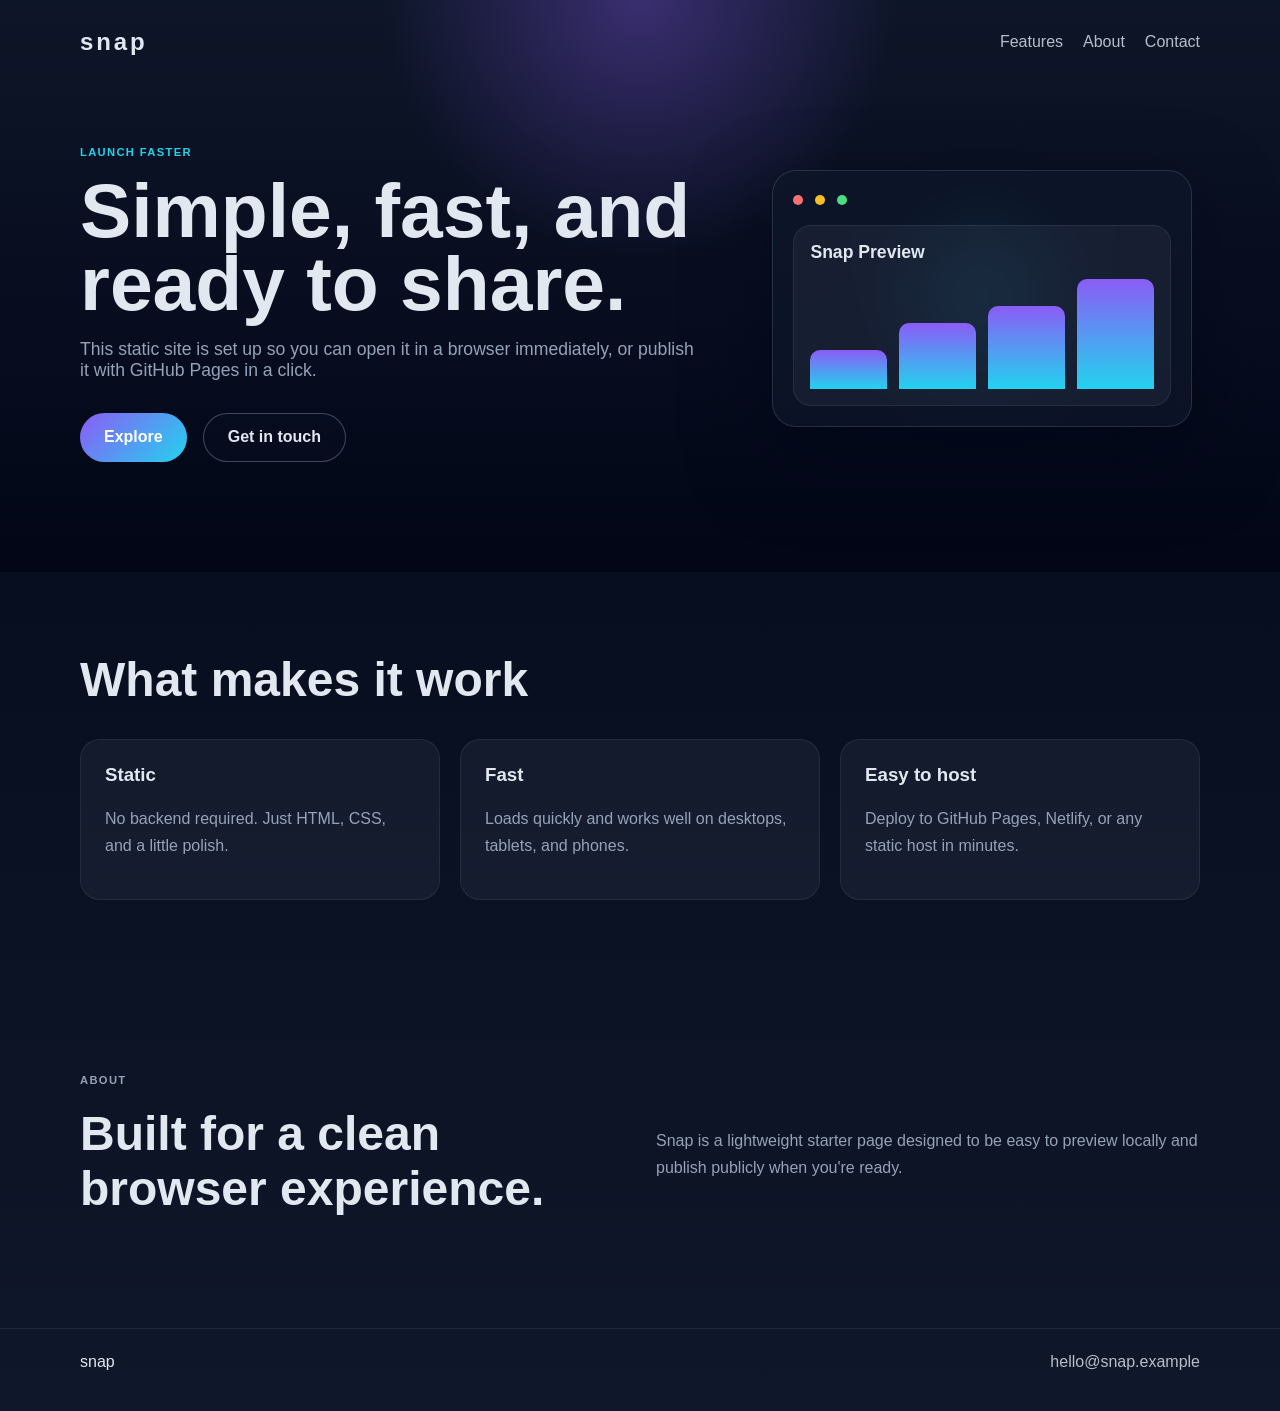
==== commit 8db2923d: "Add a basic static landing page and styling to the Snap repository so it can be opened in a browser." ====
--- a/index.html
+++ b/index.html
@@ -1,2406 +1,95 @@
 <!DOCTYPE html>
 <html lang="en">
-<head>
-  <meta charset="UTF-8">
-  <meta name="viewport" content="width=device-width, initial-scale=1.0, maximum-scale=1.0, user-scalable=no">
-  <title>snap · From Notes to Action</title>
-  <link rel="icon" type="image/png" href="snap-logo.png">
-  <link rel="preconnect" href="https://fonts.googleapis.com">
-  <link rel="preconnect" href="https://fonts.gstatic.com" crossorigin>
-  <link href="https://fonts.googleapis.com/css2?family=Plus+Jakarta+Sans:wght@400;500;600;700;800&display=swap" rel="stylesheet">
-  <link rel="stylesheet" href="style.css">
-</head>
-<body>
+  <head>
+    <meta charset="UTF-8" />
+    <meta name="viewport" content="width=device-width, initial-scale=1.0" />
+    <title>Snap</title>
+    <meta
+      name="description"
+      content="Snap is a simple static site demo ready to view in a browser."
+    />
+    <link rel="stylesheet" href="styles.css" />
+  </head>
+  <body>
+    <header class="hero">
+      <nav class="nav container">
+        <div class="brand">snap</div>
+        <div class="nav-links">
+          <a href="#features">Features</a>
+          <a href="#about">About</a>
+          <a href="#contact">Contact</a>
+        </div>
+      </nav>
 
-  <!-- Top Desktop Control Toolbar -->
-  <header class="desktop-toolbar">
-    <div class="toolbar-brand">
-      <span class="toolbar-logo">
-        <img src="snap-logo.png" alt="snap logo" class="toolbar-logo-img">
-      </span>
-      <span class="toolbar-title">snap</span>
-      <span class="toolbar-tagline">From Notes to Action</span>
-      <span class="toolbar-badge">Live Preview</span>
-    </div>
-
-    <div class="toolbar-actions">
-      <a class="tool-btn" href="login.html">Sign in</a>
-      <button class="tool-btn" id="toggleFrameBtn" title="Toggle Phone Frame">
-        <svg width="16" height="16" viewBox="0 0 24 24" fill="none" stroke="currentColor" stroke-width="2">
-          <rect x="5" y="2" width="14" height="20" rx="3"></rect>
-          <line x1="12" y1="18" x2="12" y2="18.01"></line>
-        </svg>
-        <span>Toggle Frame</span>
-      </button>
-
-      <button class="tool-btn highlight-tool-btn" id="openTask288ToolbarBtn" title="Open Mobile Task View (TASK-000288)">
-        <svg width="15" height="15" viewBox="0 0 24 24" fill="none" stroke="currentColor" stroke-width="2.3">
-          <circle cx="12" cy="12" r="10"></circle>
-          <circle cx="12" cy="12" r="3" fill="currentColor"></circle>
-        </svg>
-        <span>Open Task (TASK-000288)</span>
-      </button>
-
-      <button class="tool-btn" id="resetDemoBtn" title="Reset Demo Data">
-        <svg width="16" height="16" viewBox="0 0 24 24" fill="none" stroke="currentColor" stroke-width="2">
-          <path d="M3 12a9 9 0 1 0 9-9 9.75 9.75 0 0 0-6.74 2.74L3 8"></path>
-          <path d="M3 3v5h5"></path>
-        </svg>
-        <span>Reset State</span>
-      </button>
-
-      <div class="active-status-pill">
-        <span class="pulse-dot"></span>
-        <span id="syncStatusText">Synced &amp; Ready</span>
-      </div>
-    </div>
-  </header>
-
-  <!-- Main Viewport Shell -->
-  <main class="app-viewport-wrapper">
-    <div class="device-frame" id="deviceFrame">
-      
-      <!-- Hardware details for iPhone style frame -->
-      <div class="frame-notch-wrapper">
-        <div class="dynamic-island"></div>
-      </div>
-
-      <!-- App Screen Inside Frame -->
-      <div class="phone-screen" id="phoneScreen">
-
-        <!-- Status Bar -->
-        <div class="status-bar" id="statusBar">
-          <span class="status-time" id="statusClock">9:41</span>
-          <div class="status-icons">
-            <svg class="status-icon" width="17" height="11" viewBox="0 0 17 11" fill="currentColor">
-              <path d="M12.5 0.5C14.7 0.5 16.5 2.3 16.5 4.5C16.5 6.7 14.7 8.5 12.5 8.5C10.3 8.5 8.5 6.7 8.5 4.5C8.5 2.3 10.3 0.5 12.5 0.5ZM12.5 2C11.1 2 10 3.1 10 4.5C10 5.9 11.1 7 12.5 7C13.9 7 15 5.9 15 4.5C15 3.1 13.9 2 12.5 2Z" opacity="0.3"/>
-              <path d="M1.5 8.5H3V10.5H1.5V8.5ZM5 6H6.5V10.5H5V6ZM8.5 3.5H10V10.5H8.5V3.5ZM12 1H13.5V10.5H12V1Z"/>
-            </svg>
-            <svg class="status-icon" width="16" height="12" viewBox="0 0 16 12" fill="currentColor">
-              <path d="M8 9.5C8.82843 9.5 9.5 8.82843 9.5 8C9.5 7.17157 8.82843 6.5 8 6.5C7.17157 6.5 6.5 7.17157 6.5 8C6.5 8.82843 7.17157 9.5 8 9.5Z"/>
-              <path d="M4.9 5.4C5.7 4.6 6.8 4.1 8 4.1C9.2 4.1 10.3 4.6 11.1 5.4L12.2 4.3C11.1 3.2 9.6 2.5 8 2.5C6.4 2.5 4.9 3.2 3.8 4.3L4.9 5.4Z"/>
-              <path d="M2.1 2.6C3.7 1 5.7 0.1 8 0.1C10.3 0.1 12.3 1 13.9 2.6L15 1.5C13.2 -0.3 10.7 -1.2 8 -1.2C5.3 -1.2 2.8 -0.3 1 1.5L2.1 2.6Z" opacity="0.4"/>
-            </svg>
-            <div class="battery-indicator">
-              <div class="battery-level"></div>
-            </div>
+      <div class="hero-content container">
+        <div class="hero-text">
+          <p class="eyebrow">Launch faster</p>
+          <h1>Simple, fast, and ready to share.</h1>
+          <p class="subtitle">
+            This static site is set up so you can open it in a browser immediately,
+            or publish it with GitHub Pages in a click.
+          </p>
+          <div class="actions">
+            <a class="button primary" href="#features">Explore</a>
+            <a class="button secondary" href="#contact">Get in touch</a>
           </div>
         </div>
-
-        <!-- Scrollable Screen Content Container -->
-        <div class="screen-scroll-container" id="screenScrollArea">
-
-          <!-- ==================== TAB 1: HOME VIEW (SPACES & MORE EXPLORER) ==================== -->
-          <section class="view-tab active" id="viewHome">
-            
-            <!-- Top App Header -->
-            <header class="app-header">
-              <div class="header-left">
-                <!-- Hamburger Menu Button to open Drawer -->
-                <button class="drawer-hamburger-btn" id="openDrawerBtn" aria-label="Open Navigation Drawer" title="Open Spaces &amp; Teamspaces">
-                  <svg width="22" height="22" viewBox="0 0 24 24" fill="none" stroke="currentColor" stroke-width="2.3" stroke-linecap="round">
-                    <line x1="3" y1="6" x2="21" y2="6"></line>
-                    <line x1="3" y1="12" x2="16" y2="12"></line>
-                    <line x1="3" y1="18" x2="21" y2="18"></line>
-                  </svg>
-                </button>
-                <div class="brand-container">
-                  <div class="snap-logo-icon">
-                    <img src="snap-logo.png" alt="snap logo" class="snap-brand-logo-img">
-                  </div>
-                  <div class="snap-brand-text-wrap">
-                    <span class="snap-brand-text">snap</span>
-                    <span class="snap-brand-tagline">From Notes to Action</span>
-                  </div>
-                </div>
-              </div>
-
-              <div class="header-right">
-                <button class="profile-avatar-btn" id="openProfileBtn" aria-label="User Profile">
-                  <span>M</span>
-                </button>
-              </div>
-            </header>
-
-            <!-- Hero Action Card: "Start your day" — Check out appears when already checked in -->
-            <div class="hero-card" id="heroStartDayCard">
-              <span class="hero-note-tab" aria-hidden="true"></span>
-              <div class="hero-card-content">
-                <h3 class="hero-card-title" id="heroCardTitle">Start your day</h3>
-                <div class="hero-site-reached-tag" id="heroSiteReachedTag" hidden>
-                  <span class="live-dot-beacon"></span>
-                  <span class="site-tag-prefix"></span>
-                  <span class="site-tag-name" id="heroReachedSiteName">Fitout work</span>
-                  <span class="site-tag-action" id="heroSiteAction">Change site</span>
-                </div>
-                <p class="hero-card-desc" id="heroCardDesc">Choose your work location to record attendance and access assigned tasks.</p>
-                <div class="hero-card-actions">
-                  <button class="primary-pill-btn" id="arriveSiteBtn">
-                    <svg class="btn-icon" width="16" height="16" viewBox="0 0 24 24" fill="none" stroke="currentColor" stroke-width="2.2" stroke-linecap="round" stroke-linejoin="round">
-                      <path d="M12 21s-7-5.4-7-11a7 7 0 0 1 14 0c0 5.6-7 11-7 11z"></path>
-                      <circle cx="12" cy="10" r="2.2"></circle>
-                    </svg>
-                    <span id="arriveBtnLabel">Check In to a Site</span>
-                  </button>
-                  <button class="checkout-pill-btn hidden" id="checkoutSiteBtn" type="button">
-                    <svg class="btn-icon" width="18" height="18" viewBox="0 0 24 24" fill="none" stroke="currentColor" stroke-width="2.2" stroke-linecap="round" stroke-linejoin="round">
-                      <path d="M9 21H5a2 2 0 0 1-2-2V5a2 2 0 0 1 2-2h4"></path>
-                      <polyline points="16 17 21 12 16 7"></polyline>
-                      <line x1="21" y1="12" x2="9" y2="12"></line>
-                    </svg>
-                    <span>Check out</span>
-                  </button>
-                </div>
-              </div>
-            </div>
-
-            <!-- ================= HOME DASHBOARD (IMAGE 1) ================= -->
-            <div class="home-dashboard-container">
-              
-              <!-- Category: WORK MANAGEMENT -->
-              <div class="home-category-group">
-                <div class="home-category-header">
-                  <span class="home-category-title">Work</span>
-                </div>
-                <div class="home-category-card">
-                  <!-- Projects (Active Pill Row) -->
-                  <div class="home-nav-row" id="homeProjectsItem">
-                    <div class="home-row-left">
-                      <span class="home-item-icon-badge">
-                        <svg width="20" height="20" viewBox="0 0 24 24" fill="none" stroke="currentColor" stroke-width="2">
-                          <path d="M4 4h4l2 2h10a2 2 0 0 1 2 2v10a2 2 0 0 1-2 2H4a2 2 0 0 1-2-2V6a2 2 0 0 1 2-2z"></path>
-                          <line x1="8" y1="11" x2="8" y2="15"></line>
-                          <line x1="12" y1="10" x2="12" y2="15"></line>
-                          <line x1="16" y1="12" x2="16" y2="15"></line>
-                        </svg>
-                      </span>
-                      <span class="home-item-copy">
-                        <span class="home-item-title">Projects</span>
-                        <span class="home-item-sub">Organize work and track progress</span>
-                      </span>
-                    </div>
-                    <div class="home-row-right">
-                      <span class="home-item-meta" id="homeProjectsMeta">9</span>
-                      <svg class="row-chevron" width="16" height="16" viewBox="0 0 24 24" fill="none" stroke="currentColor" stroke-width="2.2" stroke-linecap="round" stroke-linejoin="round">
-                        <polyline points="9 18 15 12 9 6"></polyline>
-                      </svg>
-                    </div>
-                  </div>
-
-                  <!-- Snaps -->
-                  <div class="home-nav-row" id="homeSnapsItem">
-                    <div class="home-row-left">
-                      <span class="home-item-icon-badge">
-                        <svg width="20" height="20" viewBox="0 0 24 24" fill="none" stroke="currentColor" stroke-width="2" stroke-linecap="round" stroke-linejoin="round">
-                          <path d="M14 2H6a2 2 0 0 0-2 2v16a2 2 0 0 0 2 2h12a2 2 0 0 0 2-2V8z"></path>
-                          <polyline points="14 2 14 8 20 8"></polyline>
-                        </svg>
-                      </span>
-                      <span class="home-item-copy">
-                        <span class="home-item-title">SNAP Docs</span>
-                        <span class="home-item-sub">Turn notes into actionable tasks</span>
-                      </span>
-                    </div>
-                    <div class="home-row-right">
-                      <span class="home-item-meta" id="homeSnapsMeta">9</span>
-                      <svg class="row-chevron" width="16" height="16" viewBox="0 0 24 24" fill="none" stroke="currentColor" stroke-width="2.2" stroke-linecap="round" stroke-linejoin="round">
-                        <polyline points="9 18 15 12 9 6"></polyline>
-                      </svg>
-                    </div>
-                  </div>
-
-                  <!-- Tasks -->
-                  <div class="home-nav-row" id="homeTasksItem">
-                    <div class="home-row-left">
-                      <span class="home-item-icon-badge">
-                        <svg width="20" height="20" viewBox="0 0 24 24" fill="none" stroke="currentColor" stroke-width="2" stroke-linecap="round" stroke-linejoin="round">
-                          <path d="M16 4h2a2 2 0 0 1 2 2v14a2 2 0 0 1-2 2H6a2 2 0 0 1-2-2V6a2 2 0 0 1 2-2h2"></path>
-                          <rect x="8" y="2" width="8" height="4" rx="1" ry="1"></rect>
-                          <line x1="9" y1="12" x2="15" y2="12"></line>
-                          <line x1="9" y1="16" x2="13" y2="16"></line>
-                        </svg>
-                      </span>
-                      <span class="home-item-copy">
-                        <span class="home-item-title">Tasks</span>
-                        <span class="home-item-sub">Manage tasks and track completion</span>
-                      </span>
-                    </div>
-                    <div class="home-row-right">
-                      <span class="home-item-meta" id="homeTasksMeta">6</span>
-                      <svg class="row-chevron" width="16" height="16" viewBox="0 0 24 24" fill="none" stroke="currentColor" stroke-width="2.2" stroke-linecap="round" stroke-linejoin="round">
-                        <polyline points="9 18 15 12 9 6"></polyline>
-                      </svg>
-                    </div>
-                  </div>
-                </div>
-              </div>
-
-              <!-- Category 3: STATISTICS AND REPORTS -->
-              <div class="home-category-group">
-                <div class="home-category-header">
-                  <span class="home-category-title">Reports</span>
-                </div>
-                <div class="home-category-card">
-                  <!-- Time tracking -->
-                  <div class="home-nav-row" id="homeTimeTrackingItem">
-                    <div class="home-row-left">
-                      <span class="home-item-icon-badge">
-                        <svg width="20" height="20" viewBox="0 0 24 24" fill="none" stroke="currentColor" stroke-width="2" stroke-linecap="round" stroke-linejoin="round">
-                          <circle cx="12" cy="12" r="10"></circle>
-                          <polyline points="12 6 12 12 16 14"></polyline>
-                        </svg>
-                      </span>
-                      <span class="home-item-title">Time tracking</span>
-                    </div>
-                    <div class="home-row-right">
-                      <span class="home-item-meta">142.2h</span>
-                      <svg class="row-chevron" width="16" height="16" viewBox="0 0 24 24" fill="none" stroke="currentColor" stroke-width="2.2" stroke-linecap="round" stroke-linejoin="round">
-                        <polyline points="9 18 15 12 9 6"></polyline>
-                      </svg>
-                    </div>
-                  </div>
-
-                  <!-- Project attendance -->
-                  <div class="home-nav-row" id="homeAttendanceItem">
-                    <div class="home-row-left">
-                      <span class="home-item-icon-badge">
-                        <svg width="20" height="20" viewBox="0 0 24 24" fill="none" stroke="currentColor" stroke-width="2" stroke-linecap="round" stroke-linejoin="round">
-                          <path d="M16 4h2a2 2 0 0 1 2 2v14a2 2 0 0 1-2 2H6a2 2 0 0 1-2-2V6a2 2 0 0 1 2-2h2"></path>
-                          <rect x="8" y="2" width="8" height="4" rx="1" ry="1"></rect>
-                          <polyline points="9 13 11 15 15 11"></polyline>
-                        </svg>
-                      </span>
-                      <span class="home-item-title">Project attendance</span>
-                    </div>
-                    <div class="home-row-right">
-                      <span class="home-item-meta">94% present</span>
-                      <svg class="row-chevron" width="16" height="16" viewBox="0 0 24 24" fill="none" stroke="currentColor" stroke-width="2.2" stroke-linecap="round" stroke-linejoin="round">
-                        <polyline points="9 18 15 12 9 6"></polyline>
-                      </svg>
-                    </div>
-                  </div>
-                </div>
-              </div>
-
-            </div> <!-- End home-dashboard-container -->
-
-            <!-- Bottom Spacer to allow scrolling above floating nav -->
-            <div class="bottom-scroll-spacer"></div>
-          </section>
-
-          <!-- ==================== SUB-VIEW: PROJECTS (MATCHING SNAP WEB) ==================== -->
-          <section class="sub-view-panel" id="viewSites">
-            <header class="subview-header">
-              <button class="back-pill-btn" id="backFromSites" type="button" aria-label="Back">
-                <svg width="18" height="18" viewBox="0 0 24 24" fill="none" stroke="currentColor" stroke-width="2.4" stroke-linecap="round" stroke-linejoin="round">
-                  <polyline points="15 18 9 12 15 6"></polyline>
-                </svg>
-              </button>
-              <h2 class="subview-title">Projects</h2>
-              <span class="subview-header-spacer" aria-hidden="true"></span>
-            </header>
-
-            <div class="subview-body projects-subview-body">
-              <div class="projects-toolbar" id="projectsToolbar">
-                <div class="projects-filter-bar">
-                  <button class="filter-dropdown-pill" id="teamspaceFilterBtn" title="Filter by Teamspace">
-                    <span id="selectedTeamspaceLabel">All teamspaces</span>
-                    <svg width="11" height="11" viewBox="0 0 24 24" fill="none" stroke="currentColor" stroke-width="2.6"><polyline points="6 9 12 15 18 9"></polyline></svg>
-                  </button>
-                  <button class="filter-chip-btn" id="starredFilterBtn" title="Toggle Starred / Favorites">
-                    <svg width="13" height="13" viewBox="0 0 24 24" fill="currentColor">
-                      <polygon points="12 2 15.09 8.26 22 9.27 17 14.14 18.18 21.02 12 17.77 5.82 21.02 7 14.14 2 9.27 8.91 8.26 12 2"></polygon>
-                    </svg>
-                    <span>Favorites</span>
-                  </button>
-                  <button type="button" class="projects-search-toggle" id="openProjectsSearchBtn" aria-label="Search projects">
-                    <svg width="16" height="16" viewBox="0 0 24 24" fill="none" stroke="currentColor" stroke-width="2.2" stroke-linecap="round" stroke-linejoin="round" aria-hidden="true">
-                      <circle cx="11" cy="11" r="7"></circle>
-                      <line x1="20" y1="20" x2="16.2" y2="16.2"></line>
-                    </svg>
-                  </button>
-                </div>
-
-                <div class="projects-search-layer" id="projectsSearchLayer">
-                  <div class="projects-search-bar">
-                    <svg class="search-lens-icon" width="18" height="18" viewBox="0 0 24 24" fill="none" stroke="#7A7888" stroke-width="2.2" stroke-linecap="round" stroke-linejoin="round">
-                      <circle cx="11" cy="11" r="8"></circle>
-                      <line x1="21" y1="21" x2="16.65" y2="16.65"></line>
-                    </svg>
-                    <input type="text" class="projects-search-input" id="projectsSearchInput" placeholder="Projects you can open." autocomplete="off">
-                    <button class="search-clear-btn hidden" id="clearProjectsSearchBtn" type="button" title="Clear search" aria-label="Clear search">✕</button>
-                  </div>
-                  <button type="button" class="projects-search-toggle" id="closeProjectsSearchBtn" aria-label="Close search">
-                    <svg width="16" height="16" viewBox="0 0 24 24" fill="none" stroke="currentColor" stroke-width="2.2" stroke-linecap="round" aria-hidden="true">
-                      <line x1="6" y1="6" x2="18" y2="18"></line>
-                      <line x1="18" y1="6" x2="6" y2="18"></line>
-                    </svg>
-                  </button>
-                </div>
-              </div>
-
-              <!-- Projects Cards List (Dynamically rendered with SNAP Web cards) -->
-              <div class="projects-cards-list" id="sitesContainer">
-                <!-- Project cards rendered via JS -->
-              </div>
-            </div>
-            <button type="button" class="snap-fab-btn" id="projectsNewFabBtn" aria-label="New project">
-              <svg class="snap-fab-plus" width="24" height="24" viewBox="0 0 24 24" fill="none" stroke="currentColor" stroke-width="2.6" stroke-linecap="round"><line x1="12" y1="5" x2="12" y2="19"></line><line x1="5" y1="12" x2="19" y2="12"></line></svg>
-            </button>
-          </section>
-
-          <!-- ==================== SUB-VIEW: TASKS ==================== -->
-          <section class="sub-view-panel" id="viewTasks">
-            <header class="subview-header">
-              <button class="back-pill-btn" id="backFromTasks">
-                <svg width="18" height="18" viewBox="0 0 24 24" fill="none" stroke="currentColor" stroke-width="2.4" stroke-linecap="round" stroke-linejoin="round">
-                  <polyline points="15 18 9 12 15 6"></polyline>
-                </svg>
-                <span>Back</span>
-              </button>
-              <h2 class="subview-title">Tasks</h2>
-              <button class="add-mini-btn" id="openAddTaskModalBtn" title="Add new task">
-                <svg width="16" height="16" viewBox="0 0 24 24" fill="none" stroke="currentColor" stroke-width="2.5">
-                  <line x1="12" y1="5" x2="12" y2="19"></line>
-                  <line x1="5" y1="12" x2="19" y2="12"></line>
-                </svg>
-              </button>
-            </header>
-
-            <div class="subview-body">
-              <!-- Filter Tabs -->
-              <div class="filter-pills-bar">
-                <button class="filter-tab active" data-filter="all">All (<span id="taskCountAll">5</span>)</button>
-                <button class="filter-tab" data-filter="pending">Pending (<span id="taskCountPending">5</span>)</button>
-                <button class="filter-tab" data-filter="completed">Done (<span id="taskCountDone">0</span>)</button>
-              </div>
-
-              <div class="tasks-list" id="tasksListContainer">
-                <!-- Task items rendered via JS -->
-              </div>
-            </div>
-          </section>
-
-          <!-- ==================== SUB-VIEW: SNAPS (MATCHING SNAP WEB) ==================== -->
-          <section class="sub-view-panel" id="viewSnaps">
-            <header class="subview-header snaps-header">
-              <button class="back-pill-btn" id="backFromSnaps">
-                <svg width="18" height="18" viewBox="0 0 24 24" fill="none" stroke="currentColor" stroke-width="2.4" stroke-linecap="round" stroke-linejoin="round">
-                  <polyline points="15 18 9 12 15 6"></polyline>
-                </svg>
-                <span>Back</span>
-              </button>
-              <h2 class="subview-title">Snaps</h2>
-              <span class="subview-header-spacer" aria-hidden="true"></span>
-            </header>
-
-            <div class="subview-body snaps-subview-body">
-              <p class="projects-page-subtitle">Documents and spreadsheets for this workspace.</p>
-
-              <div class="projects-search-bar">
-                <svg class="search-lens-icon" width="18" height="18" viewBox="0 0 24 24" fill="none" stroke="#7A7888" stroke-width="2.2" stroke-linecap="round" stroke-linejoin="round">
-                  <circle cx="11" cy="11" r="8"></circle>
-                  <line x1="21" y1="21" x2="16.65" y2="16.65"></line>
-                </svg>
-                <input type="text" class="projects-search-input" id="snapsSearchInput" placeholder="Search snaps..." autocomplete="off">
-              </div>
-
-              <div class="snaps-toolbar">
-                <button class="filter-dropdown-pill" id="snapsOwnerFilterBtn" type="button">
-                  <span id="snapsOwnerLabel">All owners</span>
-                  <svg width="11" height="11" viewBox="0 0 24 24" fill="none" stroke="currentColor" stroke-width="2.6"><polyline points="6 9 12 15 18 9"></polyline></svg>
-                </button>
-                <button class="filter-dropdown-pill" id="snapsSortFilterBtn" type="button">
-                  <span id="snapsSortLabel">Recently updated</span>
-                  <svg width="11" height="11" viewBox="0 0 24 24" fill="none" stroke="currentColor" stroke-width="2.6"><polyline points="6 9 12 15 18 9"></polyline></svg>
-                </button>
-              </div>
-
-              <div class="snaps-meta-row">
-                <span class="snaps-count" id="snapsCountLabel">5 snaps</span>
-                <div class="snaps-view-toggle">
-                  <button class="snaps-view-btn active" id="snapsGridBtn" type="button" title="Grid view" aria-label="Grid view">
-                    <svg width="14" height="14" viewBox="0 0 24 24" fill="none" stroke="currentColor" stroke-width="2.2"><rect x="3" y="3" width="7" height="7"></rect><rect x="14" y="3" width="7" height="7"></rect><rect x="3" y="14" width="7" height="7"></rect><rect x="14" y="14" width="7" height="7"></rect></svg>
-                  </button>
-                  <button class="snaps-view-btn" id="snapsListBtn" type="button" title="List view" aria-label="List view">
-                    <svg width="14" height="14" viewBox="0 0 24 24" fill="none" stroke="currentColor" stroke-width="2.2"><line x1="8" y1="6" x2="21" y2="6"></line><line x1="8" y1="12" x2="21" y2="12"></line><line x1="8" y1="18" x2="21" y2="18"></line><line x1="3" y1="6" x2="3.01" y2="6"></line><line x1="3" y1="12" x2="3.01" y2="12"></line><line x1="3" y1="18" x2="3.01" y2="18"></line></svg>
-                  </button>
-                </div>
-              </div>
-
-              <div class="snaps-grid" id="snapsGrid"></div>
-            </div>
-            <div class="snap-fab" id="snapsNewFab">
-              <button type="button" class="snap-fab-backdrop" id="snapsNewBackdrop" hidden aria-label="Close actions"></button>
-              <div class="snap-fab-menu" id="snapsNewMenu" hidden>
-                <button type="button" class="snap-fab-item" data-snap-kind="doc">
-                  <span class="snap-fab-label">Document</span>
-                  <span class="snap-fab-ico snap-fab-ico-teal" aria-hidden="true"><svg width="20" height="20" viewBox="0 0 24 24" fill="none" stroke="currentColor" stroke-width="2.2" stroke-linecap="round" stroke-linejoin="round"><path d="M14 2H6a2 2 0 0 0-2 2v16a2 2 0 0 0 2 2h12a2 2 0 0 0 2-2V8z"></path><polyline points="14 2 14 8 20 8"></polyline></svg></span>
-                </button>
-                <button type="button" class="snap-fab-item" data-snap-kind="sheet">
-                  <span class="snap-fab-label">Spreadsheet</span>
-                  <span class="snap-fab-ico snap-fab-ico-blue" aria-hidden="true"><svg width="20" height="20" viewBox="0 0 24 24" fill="none" stroke="currentColor" stroke-width="2.2" stroke-linecap="round" stroke-linejoin="round"><rect x="3" y="3" width="18" height="18" rx="2"></rect><line x1="3" y1="9" x2="21" y2="9"></line><line x1="3" y1="15" x2="21" y2="15"></line><line x1="9" y1="3" x2="9" y2="21"></line></svg></span>
-                </button>
-              </div>
-              <button type="button" class="snap-fab-btn" id="snapsNewFabBtn" aria-label="New snap" aria-expanded="false" aria-controls="snapsNewMenu">
-                <svg class="snap-fab-plus" width="24" height="24" viewBox="0 0 24 24" fill="none" stroke="currentColor" stroke-width="2.6" stroke-linecap="round"><line x1="12" y1="5" x2="12" y2="19"></line><line x1="5" y1="12" x2="19" y2="12"></line></svg>
-                <svg class="snap-fab-close" width="22" height="22" viewBox="0 0 24 24" fill="none" stroke="currentColor" stroke-width="2.6" stroke-linecap="round"><line x1="18" y1="6" x2="6" y2="18"></line><line x1="6" y1="6" x2="18" y2="18"></line></svg>
-              </button>
-            </div>
-          </section>
-
-          <!-- Snap document (web MoM screen, fitted for mobile) -->
-          <section class="sub-view-panel snap-doc-panel" id="viewSnapDetail">
-            <header class="snap-doc-bar">
-              <button class="snap-doc-icon-btn" id="snapDetailBackBtn" type="button" aria-label="Back to snaps">
-                <svg width="18" height="18" viewBox="0 0 24 24" fill="none" stroke="currentColor" stroke-width="2.4"><polyline points="15 18 9 12 15 6"></polyline></svg>
-              </button>
-              <h2 class="snap-doc-bar-title" id="snapDocHeaderTitle">Snap</h2>
-              <button class="snap-doc-icon-btn" id="snapDocSearchBtn" type="button" aria-label="Search in snap">
-                <svg width="16" height="16" viewBox="0 0 24 24" fill="none" stroke="currentColor" stroke-width="2.2"><circle cx="11" cy="11" r="7"></circle><line x1="21" y1="21" x2="16.65" y2="16.65"></line></svg>
-              </button>
-              <span class="snap-doc-timer" id="snapDocTimer">00:00:00</span>
-              <button class="snap-doc-save" id="snapSaveCloseBtn" type="button">Save &amp; close</button>
-            </header>
-            <div class="snap-doc-search hidden" id="snapDocSearchWrap">
-              <input type="search" id="snapDocSearchInput" placeholder="Search in this snap" autocomplete="off">
-            </div>
-            <div class="snap-doc-scroll" id="snapDocBody"></div>
-            <div class="snap-fab" id="snapSideFab" hidden>
-              <button type="button" class="snap-fab-backdrop" id="snapFabBackdrop" hidden aria-label="Close actions"></button>
-              <div class="snap-fab-menu" id="snapSideMenu" hidden>
-                <button type="button" class="snap-fab-item" data-snap-action="Discussions">
-                  <span class="snap-fab-label">Discussions</span>
-                  <span class="snap-fab-ico snap-fab-ico-teal" aria-hidden="true"><svg width="20" height="20" viewBox="0 0 24 24" fill="none" stroke="currentColor" stroke-width="2.4" stroke-linecap="round" stroke-linejoin="round"><path d="M2.992 16.342a2 2 0 0 1 .094 1.167l-1.065 3.29a1 1 0 0 0 1.236 1.168l3.413-.998a2 2 0 0 1 1.099.092 10 10 0 1 0-4.777-4.719"></path></svg></span>
-                </button>
-                <button type="button" class="snap-fab-item" data-snap-action="Linked tasks">
-                  <span class="snap-fab-label">Linked tasks</span>
-                  <span class="snap-fab-ico snap-fab-ico-blue" aria-hidden="true"><svg width="20" height="20" viewBox="0 0 24 24" fill="none" stroke="currentColor" stroke-width="2.4" stroke-linecap="round" stroke-linejoin="round"><path d="M9 17H7A5 5 0 0 1 7 7h2"></path><path d="M15 7h2a5 5 0 1 1 0 10h-2"></path><line x1="8" x2="16" y1="12" y2="12"></line></svg></span>
-                </button>
-                <button type="button" class="snap-fab-item" data-snap-action="Collaborators">
-                  <span class="snap-fab-label">Collaborators</span>
-                  <span class="snap-fab-ico snap-fab-ico-purple" aria-hidden="true"><svg width="20" height="20" viewBox="0 0 24 24" fill="none" stroke="currentColor" stroke-width="2.4" stroke-linecap="round" stroke-linejoin="round"><path d="M16 21v-2a4 4 0 0 0-4-4H6a4 4 0 0 0-4 4v2"></path><path d="M16 3.128a4 4 0 0 1 0 7.744"></path><path d="M22 21v-2a4 4 0 0 0-3-3.87"></path><circle cx="9" cy="7" r="4"></circle></svg></span>
-                </button>
-                <button type="button" class="snap-fab-item" data-snap-action="Previous meetings">
-                  <span class="snap-fab-label">Previous meetings</span>
-                  <span class="snap-fab-ico snap-fab-ico-teal" aria-hidden="true"><svg width="20" height="20" viewBox="0 0 24 24" fill="none" stroke="currentColor" stroke-width="2.4" stroke-linecap="round" stroke-linejoin="round"><path d="M3 12a9 9 0 1 0 9-9 9.75 9.75 0 0 0-6.74 2.74L3 8"></path><path d="M3 3v5h5"></path><path d="M12 7v5l4 2"></path></svg></span>
-                </button>
-                <button type="button" class="snap-fab-item" data-snap-action="Slide show">
-                  <span class="snap-fab-label">Slide show</span>
-                  <span class="snap-fab-ico snap-fab-ico-blue" aria-hidden="true"><svg width="20" height="20" viewBox="0 0 24 24" fill="none" stroke="currentColor" stroke-width="2.4" stroke-linecap="round" stroke-linejoin="round"><path d="M2 3h20"></path><path d="M21 3v11a2 2 0 0 1-2 2H5a2 2 0 0 1-2-2V3"></path><path d="m7 21 5-5 5 5"></path></svg></span>
-                </button>
-                <button type="button" class="snap-fab-item" data-snap-action="Print">
-                  <span class="snap-fab-label">Print</span>
-                  <span class="snap-fab-ico snap-fab-ico-purple" aria-hidden="true"><svg width="20" height="20" viewBox="0 0 24 24" fill="none" stroke="currentColor" stroke-width="2.4" stroke-linecap="round" stroke-linejoin="round"><path d="M6 18H4a2 2 0 0 1-2-2v-5a2 2 0 0 1 2-2h16a2 2 0 0 1 2 2v5a2 2 0 0 1-2 2h-2"></path><path d="M6 9V3a1 1 0 0 1 1-1h10a1 1 0 0 1 1 1v6"></path><rect x="6" y="14" width="12" height="8" rx="1"></rect></svg></span>
-                </button>
-              </div>
-              <button type="button" class="snap-fab-btn" id="snapSideFabBtn" aria-label="Snap actions" aria-expanded="false">
-                <svg class="snap-fab-plus" width="24" height="24" viewBox="0 0 24 24" fill="none" stroke="currentColor" stroke-width="2.6" stroke-linecap="round"><line x1="12" y1="5" x2="12" y2="19"></line><line x1="5" y1="12" x2="19" y2="12"></line></svg>
-                <svg class="snap-fab-close" width="22" height="22" viewBox="0 0 24 24" fill="none" stroke="currentColor" stroke-width="2.6" stroke-linecap="round"><line x1="18" y1="6" x2="6" y2="18"></line><line x1="6" y1="6" x2="18" y2="18"></line></svg>
-              </button>
-            </div>
-          </section>
-
-          <!-- ==================== SUB-VIEW: FIELD NOTES ==================== -->
-          <section class="sub-view-panel" id="viewNotes">
-            <header class="subview-header">
-              <button class="back-pill-btn" id="backFromNotes">
-                <svg width="18" height="18" viewBox="0 0 24 24" fill="none" stroke="currentColor" stroke-width="2.4" stroke-linecap="round" stroke-linejoin="round">
-                  <polyline points="15 18 9 12 15 6"></polyline>
-                </svg>
-                <span>Back</span>
-              </button>
-              <h2 class="subview-title">Field Notes</h2>
-              <button class="add-mini-btn" id="openAddNoteModalBtn" title="Create note">
-                <svg width="16" height="16" viewBox="0 0 24 24" fill="none" stroke="currentColor" stroke-width="2.5">
-                  <line x1="12" y1="5" x2="12" y2="19"></line>
-                  <line x1="5" y1="12" x2="19" y2="12"></line>
-                </svg>
-              </button>
-            </header>
-
-            <div class="subview-body">
-              <p class="subview-desc">Observations and daily site notes.</p>
-              
-              <div class="notes-feed" id="notesFeedContainer">
-                <!-- Notes cards rendered here -->
-              </div>
-            </div>
-          </section>
-
-          <!-- ==================== SUB-VIEW: SETTINGS ==================== -->
-          <section class="sub-view-panel" id="viewSettings">
-            <header class="subview-header">
-              <button class="back-pill-btn" id="backFromSettings">
-                <svg width="18" height="18" viewBox="0 0 24 24" fill="none" stroke="currentColor" stroke-width="2.4" stroke-linecap="round" stroke-linejoin="round">
-                  <polyline points="15 18 9 12 15 6"></polyline>
-                </svg>
-                <span>Back</span>
-              </button>
-              <h2 class="subview-title">Settings</h2>
-              <span class="subview-counter">v2.4.1</span>
-            </header>
-
-            <div class="subview-body">
-              <!-- User Card -->
-              <div class="settings-profile-card">
-                <div class="profile-big-avatar">M</div>
-                <div class="profile-big-details">
-                  <h3 class="profile-name">Midhun Raj</h3>
-                  <p class="profile-role">Lead Site Inspector · SNAP Enterprise</p>
-                  <span class="profile-badge">ID: #SN-88421</span>
-                </div>
-              </div>
-
-              <!-- Settings Group 1 -->
-              <div class="settings-group">
-                <span class="settings-group-title">DATA &amp; SYNC</span>
-                <div class="settings-group-card">
-                  <div class="setting-item-row">
-                    <div class="setting-label">
-                      <strong>Auto-sync Photos</strong>
-                      <span>Upload automatically when on Wi-Fi</span>
-                    </div>
-                    <label class="toggle-switch">
-                      <input type="checkbox" checked id="autoSyncToggle">
-                      <span class="toggle-slider"></span>
-                    </label>
-                  </div>
-                  <div class="row-separator"></div>
-                  <div class="setting-item-row">
-                    <div class="setting-label">
-                      <strong>Offline Cache</strong>
-                      <span>24 MB cached for offline field work</span>
-                    </div>
-                    <button class="mini-outline-btn" id="clearCacheBtn">Clear</button>
-                  </div>
-                </div>
-              </div>
-
-              <!-- Settings Group 2 -->
-              <div class="settings-group">
-                <span class="settings-group-title">PREFERENCES</span>
-                <div class="settings-group-card">
-                  <div class="setting-item-row">
-                    <div class="setting-label">
-                      <strong>High Accuracy GPS</strong>
-                      <span>Better site perimeter detection</span>
-                    </div>
-                    <label class="toggle-switch">
-                      <input type="checkbox" checked>
-                      <span class="toggle-slider"></span>
-                    </label>
-                  </div>
-                  <div class="row-separator"></div>
-                  <div class="setting-item-row">
-                    <div class="setting-label">
-                      <strong>Sound &amp; Haptics</strong>
-                      <span>Vibrate when attendance or a task changes</span>
-                    </div>
-                    <label class="toggle-switch">
-                      <input type="checkbox" checked>
-                      <span class="toggle-slider"></span>
-                    </label>
-                  </div>
-                </div>
-              </div>
-
-            </div>
-          </section>
-
-          <!-- ==================== SUB-VIEW: PROJECT DETAILS (SUPERVISOR ATTENDANCE & WORK) ==================== -->
-          <!-- ==================== SUB-VIEW: PROJECT DETAILS (MATCHING SNAP WEB INTERFACE) ==================== -->
-          <section class="sub-view-panel" id="viewProjectDetails">
-            <!-- Sticky Mobile App Top Bar -->
-            <header class="mobile-project-appbar">
-              <div class="mobile-appbar-left">
-                <button class="mobile-icon-btn back-btn" id="backFromProjectDetails" title="Back to Projects" aria-label="Back">
-                  <svg width="20" height="20" viewBox="0 0 24 24" fill="none" stroke="currentColor" stroke-width="2.4" stroke-linecap="round" stroke-linejoin="round">
-                    <polyline points="15 18 9 12 15 6"></polyline>
-                  </svg>
-                </button>
-                <div class="mobile-appbar-info">
-                  <span class="mobile-proj-badge" id="projectDetailsBadgeInitial">T</span>
-                  <div class="mobile-appbar-copy">
-                    <div class="mobile-appbar-title-row">
-                      <button type="button" class="mobile-proj-title" id="projectDetailsTitle">Table Ping</button>
-                      <button type="button" class="project-info-btn" id="projectInfoBtn" aria-label="Project info" title="Project info">
-                        <svg width="15" height="15" viewBox="0 0 24 24" fill="none" stroke="currentColor" stroke-width="2" stroke-linecap="round" stroke-linejoin="round">
-                          <circle cx="12" cy="12" r="9"></circle>
-                          <line x1="12" y1="11" x2="12" y2="16"></line>
-                          <line x1="12" y1="8" x2="12.01" y2="8"></line>
-                        </svg>
-                      </button>
-                    </div>
-                    <div class="mobile-proj-subline">
-                      <span id="projectDetailsSubtitle">Test Teamspace</span>
-                    </div>
-                  </div>
-                </div>
-              </div>
-
-              <div class="mobile-appbar-right">
-                <button class="mobile-icon-btn" id="projMoreOptionsBtn" title="Project Options">
-                  <svg width="18" height="18" viewBox="0 0 24 24" fill="currentColor">
-                    <circle cx="5" cy="12" r="1.8"></circle>
-                    <circle cx="12" cy="12" r="1.8"></circle>
-                    <circle cx="19" cy="12" r="1.8"></circle>
-                  </svg>
-                </button>
-              </div>
-            </header>
-
-
-
-            <!-- Primary Mobile Segmented Switcher (Works, Attendance, Meetings, Files) -->
-            <div class="mobile-segmented-tab-wrapper">
-              <nav class="mobile-segmented-track" id="projTabsNav">
-                <button class="mobile-segmented-tab active" data-tab="works" id="tabNavWorks">
-                  <svg width="15" height="15" viewBox="0 0 24 24" fill="none" stroke="currentColor" stroke-width="2.2">
-                    <path d="M9 11l3 3L22 4"></path>
-                    <path d="M21 12v7a2 2 0 0 1-2 2H5a2 2 0 0 1-2-2V5a2 2 0 0 1 2-2h11"></path>
-                  </svg>
-                  <span>Works</span>
-                  <span class="mobile-tab-counter" id="tabTasksBadge">9</span>
-                </button>
-
-                <button class="mobile-segmented-tab" data-tab="attendance" id="tabNavAttendance">
-                  <svg width="15" height="15" viewBox="0 0 24 24" fill="none" stroke="currentColor" stroke-width="2.2">
-                    <rect x="3" y="4" width="18" height="18" rx="2" ry="2"></rect>
-                    <line x1="16" y1="2" x2="16" y2="6"></line>
-                    <line x1="8" y1="2" x2="8" y2="6"></line>
-                    <line x1="3" y1="10" x2="21" y2="10"></line>
-                  </svg>
-                  <span>Attendance</span>
-                  <span class="mobile-tab-counter counter-accent" id="tabAttendanceBadge">8/10</span>
-                </button>
-
-                <button class="mobile-segmented-tab" data-tab="documents" id="tabNavDocuments">
-                  <svg width="14" height="14" viewBox="0 0 24 24" fill="none" stroke="currentColor" stroke-width="2.2">
-                    <path d="M14 2H6a2 2 0 0 0-2 2v16a2 2 0 0 0 2 2h12a2 2 0 0 0 2-2V8z"></path>
-                    <polyline points="14 2 14 8 20 8"></polyline>
-                  </svg>
-                  <span>Docs</span>
-                </button>
-              </nav>
-            </div>
-
-            <!-- Geo-fence lock banner (shown when project requires check-in) -->
-            <div class="project-geo-lock-banner hidden" id="projectGeoLockBanner">
-              <div class="geo-lock-banner-left">
-                <span class="geo-lock-icon">🔒</span>
-                <div>
-                  <strong>Check-in required</strong>
-                  <p id="projectGeoLockMsg">Check in at the site to use this project.</p>
-                </div>
-              </div>
-              <button type="button" class="geo-lock-checkin-btn" id="projectGeoLockCheckInBtn">Check in</button>
-            </div>
-
-            <!-- Scrollable Content Container for Sub-Panels -->
-            <div class="mobile-proj-scroll-body" id="mobileProjScrollBody">
-
-              <!-- ================= SUB-PANEL 1: WORKS (TASK ACTIVITIES) ================= -->
-              <div class="project-tab-view active" id="projectTasksPanel">
-                <!-- Works Toolbar & Filter -->
-                <div class="works-control-row">
-                  <div class="works-stage-pills-scroll" id="tasksStageSelector">
-                    <button class="stage-pill active" data-stage="all">All (<span id="countStageAll">9</span>)</button>
-                    <button class="stage-pill" data-stage="not_started">
-                      <span class="stage-dot dot-orange"></span>
-                      <span>Not started (<span id="countStageNotStarted">5</span>)</span>
-                    </button>
-                    <button class="stage-pill" data-stage="in_progress">
-                      <span class="stage-dot dot-teal"></span>
-                      <span>In progress (<span id="countStageInProgress">0</span>)</span>
-                    </button>
-                    <button class="stage-pill" data-stage="done">
-                      <span class="stage-dot dot-purple"></span>
-                      <span>Done (<span id="countStageDone">4</span>)</span>
-                    </button>
-                    <button class="stage-pill" data-stage="on_hold">
-                      <span class="stage-dot dot-red"></span>
-                      <span>On hold (<span id="countStageOnHold">0</span>)</span>
-                    </button>
-                  </div>
-
-                  <div class="works-sub-actions" id="worksSubActions">
-                    <div class="view-toggle-pills">
-                      <button class="view-mode-btn active" id="btnListView" title="List View">
-                        <svg width="13" height="13" viewBox="0 0 24 24" fill="none" stroke="currentColor" stroke-width="2.2">
-                          <line x1="8" y1="6" x2="21" y2="6"></line>
-                          <line x1="8" y1="12" x2="21" y2="12"></line>
-                          <line x1="8" y1="18" x2="21" y2="18"></line>
-                          <line x1="3" y1="6" x2="3.01" y2="6"></line>
-                          <line x1="3" y1="12" x2="3.01" y2="12"></line>
-                          <line x1="3" y1="18" x2="3.01" y2="18"></line>
-                        </svg>
-                        <span>List</span>
-                      </button>
-                      <button class="view-mode-btn" id="btnKanbanView" title="Board View">
-                        <svg width="13" height="13" viewBox="0 0 24 24" fill="none" stroke="currentColor" stroke-width="2.2">
-                          <rect x="3" y="3" width="7" height="18" rx="1"></rect>
-                          <rect x="14" y="3" width="7" height="10" rx="1"></rect>
-                        </svg>
-                        <span>Board</span>
-                      </button>
-                    </div>
-
-                    <div class="works-sub-right">
-                      <button class="filter-action-chip" id="taskFilterActionBtn">
-                        <svg width="12" height="12" viewBox="0 0 24 24" fill="none" stroke="currentColor" stroke-width="2">
-                          <polygon points="22 3 2 3 10 12.46 10 19 14 21 14 12.46 22 3"></polygon>
-                        </svg>
-                        <span>Filter</span>
-                      </button>
-                      <button type="button" class="task-search-btn" id="taskSearchBtn" aria-label="Search tasks">
-                        <svg width="15" height="15" viewBox="0 0 24 24" fill="none" stroke="currentColor" stroke-width="2" stroke-linecap="round" stroke-linejoin="round">
-                          <circle cx="11" cy="11" r="7"></circle>
-                          <line x1="16.5" y1="16.5" x2="21" y2="21"></line>
-                        </svg>
-                      </button>
-                    </div>
-                    <label class="task-search-field">
-                      <svg width="15" height="15" viewBox="0 0 24 24" fill="none" stroke="currentColor" stroke-width="2" stroke-linecap="round" stroke-linejoin="round" aria-hidden="true">
-                        <circle cx="11" cy="11" r="7"></circle>
-                        <line x1="16.5" y1="16.5" x2="21" y2="21"></line>
-                      </svg>
-                      <input type="search" id="taskSearchInput" placeholder="Search tasks" aria-label="Search tasks" autocomplete="off">
-                      <button type="button" class="task-search-close" id="taskSearchClose" aria-label="Close search">×</button>
-                    </label>
-                  </div>
-                </div>
-
-                <!-- Kanban Board / List Container -->
-                <div class="kanban-board-container list-mode" id="kanbanBoardContainer">
-                  <!-- Dynamically rendered via app.js -->
-                </div>
-
-                <!-- Mobile Quick Add Task Banner Button -->
-                <button class="mobile-add-work-banner-btn" id="mobileAddWorkTaskBtn">
-                  <svg width="16" height="16" viewBox="0 0 24 24" fill="none" stroke="currentColor" stroke-width="2.4">
-                    <line x1="12" y1="5" x2="12" y2="19"></line>
-                    <line x1="5" y1="12" x2="19" y2="12"></line>
-                  </svg>
-                  <span>New task</span>
-                </button>
-              </div>
-
-            <!-- ================= SUB-PANEL 2: ATTENDANCE (SUPERVISOR ROLL CHECK) ================= -->
-            <div class="project-tab-view" id="projectAttendancePanel">
-              <!-- Minimal Top Bar: Date Nav + Quick Action -->
-              <div class="attendance-top-bar">
-                <div class="attendance-date-bar">
-                  <button class="date-nav-btn" id="attPrevDayBtn" title="Previous Day">‹</button>
-                  <span class="date-display-text" id="attCurrentDateLabel">Today, Oct 15, 2026</span>
-                  <button class="date-nav-btn" id="attNextDayBtn" title="Next Day">›</button>
-                </div>
-                <button class="mark-all-present-btn" id="markAllPresentBtn" title="Mark entire crew present">
-                  <svg width="12" height="12" viewBox="0 0 24 24" fill="none" stroke="currentColor" stroke-width="2.5" stroke-linecap="round" stroke-linejoin="round">
-                    <polyline points="20 6 9 17 4 12"></polyline>
-                  </svg>
-                  <span>Mark all present</span>
-                </button>
-              </div>
-
-              <label class="employee-search">
-                <svg width="16" height="16" viewBox="0 0 24 24" fill="none" stroke="currentColor" stroke-width="2" stroke-linecap="round" stroke-linejoin="round" aria-hidden="true">
-                  <circle cx="11" cy="11" r="7"></circle>
-                  <line x1="16.5" y1="16.5" x2="21" y2="21"></line>
-                </svg>
-                <input type="search" id="employeeSearchInput" placeholder="Search employees" aria-label="Search employees" autocomplete="off">
-              </label>
-              <div class="attendance-filter-bar">
-                <div class="filter-pills-row">
-                  <button class="roster-filter-btn active" data-filter="all">All (<span id="filterCountAll">10</span>)</button>
-                  <button class="roster-filter-btn" data-filter="present">Present (<span id="filterCountPresent">7</span>)</button>
-                  <button class="roster-filter-btn" data-filter="half_day">Half day (<span id="filterCountHalfDay">1</span>)</button>
-                  <button class="roster-filter-btn" data-filter="absent">Absent (<span id="filterCountAbsent">2</span>)</button>
-                </div>
-                <button class="add-crew-mini-btn" id="addCrewWorkerBtn" title="Add worker to roster">
-                  <svg width="14" height="14" viewBox="0 0 24 24" fill="none" stroke="currentColor" stroke-width="2.2" stroke-linecap="round" stroke-linejoin="round">
-                    <line x1="12" y1="5" x2="12" y2="19"></line>
-                    <line x1="5" y1="12" x2="19" y2="12"></line>
-                  </svg>
-                </button>
-              </div>
-
-              <!-- Crew Roster List -->
-              <div class="crew-roster-list" id="crewRosterContainer">
-                <!-- Dynamically populated or rendered -->
-              </div>
-
-              <!-- Supervisor Daily Sign-off -->
-              <div class="supervisor-signoff-box">
-                <div class="signoff-title-row">
-                  <svg class="signoff-shield-icon" width="18" height="18" viewBox="0 0 24 24" fill="none" stroke="currentColor" stroke-width="2">
-                    <path d="M12 22s8-4 8-10V5l-8-3-8 3v7c0 6 8 10 8 10z"></path>
-                  </svg>
-                  <span>Approve today's attendance</span>
-                </div>
-                <p class="signoff-desc">Approving confirms today's hours for payroll.</p>
-                <button class="signoff-action-btn" id="approveAttendanceBtn">
-                  <svg width="16" height="16" viewBox="0 0 24 24" fill="none" stroke="currentColor" stroke-width="2.4">
-                    <polyline points="20 6 9 17 4 12"></polyline>
-                  </svg>
-                  <span id="signoffBtnText">Approve attendance</span>
-                </button>
-              </div>
-            </div>
-
-            <!-- ================= SUB-PANEL 3: MEETINGS ================= -->
-            <div class="project-tab-view" id="projectMeetingsPanel">
-              <div class="subview-body" style="padding: 12px 0;">
-                <div class="meetings-view-header">
-                  <button class="meetings-back-btn" id="meetingsBackToWorksBtn" title="Back to Works">
-                    <svg width="14" height="14" viewBox="0 0 24 24" fill="none" stroke="currentColor" stroke-width="2.5" stroke-linecap="round" stroke-linejoin="round">
-                      <polyline points="15 18 9 12 15 6"></polyline>
-                    </svg>
-                    <span>Back</span>
-                  </button>
-                    <span class="meetings-page-heading">Meetings</span>
-                </div>
-
-                <div class="meeting-hero-banner">
-                  <div class="meeting-hero-info">
-                    <span class="meeting-badge-live">UPCOMING TODAY</span>
-                    <h4 class="meeting-hero-title">Daily Sprint &amp; Site Standup</h4>
-                    <p class="meeting-hero-time">3:30 PM - 4:00 PM · Google Meet</p>
-                  </div>
-                  <button class="join-meet-btn" id="joinMeetingBtn">Join Call</button>
-                </div>
-
-                <div class="meeting-list-group">
-                  <span class="meeting-section-heading">SCHEDULED SESSIONS</span>
-                  <div class="meeting-item-card">
-                    <div class="meeting-icon-box">📹</div>
-                    <div class="meeting-info">
-                      <span class="meeting-name">Table Ping QA sync &amp; defect review</span>
-                      <span class="meeting-meta">Tomorrow at 10:00 AM · RK, MC</span>
-                    </div>
-                  </div>
-                  <div class="meeting-item-card">
-                    <div class="meeting-icon-box">👥</div>
-                    <div class="meeting-info">
-                      <span class="meeting-name">Client Progress Milestone Walkthrough</span>
-                      <span class="meeting-meta">Friday, Oct 18 · Midhun Raj</span>
-                    </div>
-                  </div>
-                </div>
-
-                <button class="add-work-task-btn" id="scheduleMeetingBtn" style="margin-top: 14px;">
-                  <span>Schedule a meeting</span>
-                </button>
-              </div>
-            </div>
-
-            <!-- ================= SUB-PANEL 4: DOCS ================= -->
-            <div class="project-tab-view" id="projectDocumentsPanel">
-              <div class="project-docs">
-                <div class="project-docs-head">
-                  <p class="projects-page-subtitle">Documents and spreadsheets for this project.</p>
-                  <div class="new-snap-wrap">
-                    <button class="snaps-new-btn" id="projectDocsNewBtn" type="button" aria-expanded="false" aria-controls="projectDocsNewMenu">
-                      New document
-                      <svg width="12" height="12" viewBox="0 0 24 24" fill="none" stroke="currentColor" stroke-width="2.8"><polyline points="6 9 12 15 18 9"></polyline></svg>
-                    </button>
-                    <div class="new-snap-menu hidden" id="projectDocsNewMenu">
-                      <button type="button" data-snap-kind="doc">
-                        <span class="new-snap-ico">
-                          <svg width="16" height="16" viewBox="0 0 24 24" fill="none" stroke="currentColor" stroke-width="2"><path d="M14 2H6a2 2 0 0 0-2 2v16a2 2 0 0 0 2 2h12a2 2 0 0 0 2-2V8z"></path><polyline points="14 2 14 8 20 8"></polyline></svg>
-                        </span>
-                        Document
-                      </button>
-                      <button type="button" data-snap-kind="sheet">
-                        <span class="new-snap-ico">
-                          <svg width="16" height="16" viewBox="0 0 24 24" fill="none" stroke="currentColor" stroke-width="2"><rect x="3" y="3" width="18" height="18" rx="2"></rect><line x1="3" y1="9" x2="21" y2="9"></line><line x1="3" y1="15" x2="21" y2="15"></line><line x1="9" y1="3" x2="9" y2="21"></line></svg>
-                        </span>
-                        Spreadsheet
-                      </button>
-                    </div>
-                  </div>
-                </div>
-
-                <div class="projects-search-bar">
-                  <svg class="search-lens-icon" width="18" height="18" viewBox="0 0 24 24" fill="none" stroke="#7A7888" stroke-width="2.2" stroke-linecap="round" stroke-linejoin="round">
-                    <circle cx="11" cy="11" r="8"></circle>
-                    <line x1="21" y1="21" x2="16.65" y2="16.65"></line>
-                  </svg>
-                  <input type="text" class="projects-search-input" id="projectDocsSearch" placeholder="Search docs" autocomplete="off">
-                </div>
-
-                <div class="snaps-toolbar">
-                  <button class="filter-dropdown-pill" id="projectDocsOwnerBtn" type="button">
-                    <span id="projectDocsOwnerLabel">All owners</span>
-                    <svg width="11" height="11" viewBox="0 0 24 24" fill="none" stroke="currentColor" stroke-width="2.6"><polyline points="6 9 12 15 18 9"></polyline></svg>
-                  </button>
-                  <button class="filter-dropdown-pill" id="projectDocsSortBtn" type="button">
-                    <span id="projectDocsSortLabel">Recently updated</span>
-                    <svg width="11" height="11" viewBox="0 0 24 24" fill="none" stroke="currentColor" stroke-width="2.6"><polyline points="6 9 12 15 18 9"></polyline></svg>
-                  </button>
-                </div>
-
-                <div class="snaps-meta-row">
-                  <span class="snaps-count" id="projectDocsCount">0 docs</span>
-                  <div class="snaps-view-toggle">
-                    <button class="snaps-view-btn active" id="projectDocsGridBtn" type="button" title="Grid view" aria-label="Grid view">
-                      <svg width="14" height="14" viewBox="0 0 24 24" fill="none" stroke="currentColor" stroke-width="2.2"><rect x="3" y="3" width="7" height="7"></rect><rect x="14" y="3" width="7" height="7"></rect><rect x="3" y="14" width="7" height="7"></rect><rect x="14" y="14" width="7" height="7"></rect></svg>
-                    </button>
-                    <button class="snaps-view-btn" id="projectDocsListBtn" type="button" title="List view" aria-label="List view">
-                      <svg width="14" height="14" viewBox="0 0 24 24" fill="none" stroke="currentColor" stroke-width="2.2"><line x1="8" y1="6" x2="21" y2="6"></line><line x1="8" y1="12" x2="21" y2="12"></line><line x1="8" y1="18" x2="21" y2="18"></line><line x1="3" y1="6" x2="3.01" y2="6"></line><line x1="3" y1="12" x2="3.01" y2="12"></line><line x1="3" y1="18" x2="3.01" y2="18"></line></svg>
-                    </button>
-                  </div>
-                </div>
-
-                <div class="snaps-grid" id="projectDocsGrid"></div>
-              </div>
-            </div>
-
-            <!-- ================= SUB-PANEL 5: UPLOADS ================= -->
-            <div class="project-tab-view" id="projectUploadsPanel">
-              <div class="subview-body" style="padding: 16px 0;">
-                <!-- Site Progress Photos Log -->
-                <div class="work-photos-card">
-                  <div class="work-photos-header">
-                    <span class="work-photos-title">Uploads</span>
-                    <span class="subview-counter" id="uploadsCounterBadge">3 files</span>
-                  </div>
-                  <div class="work-photos-grid">
-                    <div class="work-photo-thumb" style="background-image: url('https://images.unsplash.com/photo-1541888946425-d0fbb18f15f6?auto=format&amp;fit=crop&amp;w=300&amp;q=80');">
-                      <span class="work-photo-thumb-tag">Architecture</span>
-                    </div>
-                    <div class="work-photo-thumb" style="background-image: url('https://images.unsplash.com/photo-1504307651254-35680f356dfd?auto=format&amp;fit=crop&amp;w=300&amp;q=80');">
-                      <span class="work-photo-thumb-tag">Floor Layout</span>
-                    </div>
-                    <div class="work-photo-thumb" style="background-image: url('https://images.unsplash.com/photo-1581092160607-ee22621dd758?auto=format&amp;fit=crop&amp;w=300&amp;q=80');">
-                      <span class="work-photo-thumb-tag">Server Rack</span>
-                    </div>
-                  </div>
-                  <button class="upload-photo-btn" id="uploadSitePhotoBtn">
-                    <svg width="16" height="16" viewBox="0 0 24 24" fill="none" stroke="currentColor" stroke-width="2">
-                      <path d="M23 19a2 2 0 0 1-2 2H3a2 2 0 0 1-2-2V8a2 2 0 0 1 2-2h4l2-3h6l2 3h4a2 2 0 0 1 2 2z"></path>
-                      <circle cx="12" cy="13" r="4"></circle>
-                    </svg>
-                    <span>Add a photo</span>
-                  </button>
-                </div>
-              </div>
-            </div>
-
-            </div> <!-- End mobile-proj-scroll-body -->
-
-            <!-- ================= SPEED DIAL FAB (MATCHING USER REFERENCE) ================= -->
-            <div class="project-fab-container" id="projectFabContainer">
-              <!-- Backdrop Blur Overlay -->
-              <div class="fab-speed-dial-backdrop" id="fabBackdrop"></div>
-
-              <!-- Speed Dial Actions Menu -->
-              <div class="fab-speed-dial-menu" id="fabSpeedDialMenu">
-                <!-- Action 1: Create Task -->
-                <div class="fab-action-item" id="fabActionTask" data-delay="1">
-                  <span class="fab-action-label">Create Task</span>
-                  <button class="fab-action-circle" title="New task">
-                    <svg width="20" height="20" viewBox="0 0 24 24" fill="none" stroke="currentColor" stroke-width="2.5" stroke-linecap="round" stroke-linejoin="round">
-                      <polyline points="9 11 12 14 22 4"></polyline>
-                      <path d="M21 12v7a2 2 0 0 1-2 2H5a2 2 0 0 1-2-2V5a2 2 0 0 1 2-2h11"></path>
-                    </svg>
-                  </button>
-                </div>
-
-                <!-- Action 2: Schedule Meeting -->
-                <div class="fab-action-item" id="fabActionMeeting" data-delay="2">
-                  <span class="fab-action-label">Meetings</span>
-                  <button class="fab-action-circle" title="Schedule Meeting">
-                    <svg width="20" height="20" viewBox="0 0 24 24" fill="none" stroke="currentColor" stroke-width="2.5" stroke-linecap="round" stroke-linejoin="round">
-                      <polygon points="23 7 16 12 23 17 23 7"></polygon>
-                      <rect x="1" y="5" width="15" height="14" rx="2" ry="2"></rect>
-                    </svg>
-                  </button>
-                </div>
-
-                <!-- Action 3: Upload Document -->
-                <div class="fab-action-item" id="fabActionDocument" data-delay="3">
-                  <span class="fab-action-label">Uploads</span>
-                  <button class="fab-action-circle" title="Uploads">
-                    <svg width="20" height="20" viewBox="0 0 24 24" fill="none" stroke="currentColor" stroke-width="2.5" stroke-linecap="round" stroke-linejoin="round">
-                      <path d="M14 2H6a2 2 0 0 0-2 2v16a2 2 0 0 0 2 2h12a2 2 0 0 0 2-2V8z"></path>
-                      <polyline points="14 2 14 8 20 8"></polyline>
-                      <line x1="12" y1="18" x2="12" y2="12"></line>
-                      <line x1="9" y1="15" x2="15" y2="15"></line>
-                    </svg>
-                  </button>
-                </div>
-
-              </div>
-
-              <!-- Primary Floating Action Button (FAB Trigger) -->
-              <button class="project-main-fab-btn" id="projectMainFabBtn" aria-label="Project Quick Actions" title="Quick Actions">
-                <div class="fab-icon-wrapper">
-                  <svg class="fab-icon-plus" width="24" height="24" viewBox="0 0 24 24" fill="none" stroke="currentColor" stroke-width="2.6" stroke-linecap="round">
-                    <line x1="12" y1="5" x2="12" y2="19"></line>
-                    <line x1="5" y1="12" x2="19" y2="12"></line>
-                  </svg>
-                  <svg class="fab-icon-close" width="22" height="22" viewBox="0 0 24 24" fill="none" stroke="currentColor" stroke-width="2.6" stroke-linecap="round">
-                    <line x1="18" y1="6" x2="6" y2="18"></line>
-                    <line x1="6" y1="6" x2="18" y2="18"></line>
-                  </svg>
-                </div>
-              </button>
-            </div>
-          </section>
-
-          <!-- ==================== SUB-VIEW: TASK DETAIL (MATCHING SNAP WEB TASK VIEW) ==================== -->
-          <section class="sub-view-panel task-detail-panel" id="viewTaskDetail">
-            <!-- Task View Sticky Mobile Top Bar (Exact Match to User Reference) -->
-            <header class="task-detail-header-new">
-              <div class="task-header-bar">
-              <div class="task-header-left">
-                <button class="mobile-icon-btn task-back-btn" id="closeTaskDetailBtn" title="Back" aria-label="Back to tasks">
-                  <svg width="18" height="18" viewBox="0 0 24 24" fill="none" stroke="currentColor" stroke-width="2.6" stroke-linecap="round" stroke-linejoin="round">
-                    <polyline points="15 18 9 12 15 6"></polyline>
-                  </svg>
-                </button>
-                <div class="task-header-titles">
-                  <h2 class="task-screen-title" id="taskDetailToken">TASK-000288</h2>
-                  <button class="task-project-link-chip" id="taskProjectLinkBtn" type="button" title="Open project">
-                    <span id="taskProjectNameText">AME Estimation</span>
-                    <svg width="11" height="11" viewBox="0 0 24 24" fill="none" stroke="currentColor" stroke-width="2.4" stroke-linecap="round" stroke-linejoin="round">
-                      <line x1="7" y1="17" x2="17" y2="7"></line>
-                      <polyline points="7 7 17 7 17 17"></polyline>
-                    </svg>
-                  </button>
-                </div>
-              </div>
-
-              <div class="task-header-right">
-                <!-- More Options Button (...) -->
-                <button class="task-more-btn" id="taskMoreOptionsBtn" title="More options" aria-label="More options">
-                  <svg width="16" height="16" viewBox="0 0 24 24" fill="currentColor">
-                    <circle cx="5" cy="12" r="1.7"></circle>
-                    <circle cx="12" cy="12" r="1.7"></circle>
-                    <circle cx="19" cy="12" r="1.7"></circle>
-                  </svg>
-                </button>
-
-                <!-- More Options Floating Menu -->
-                <div class="task-options-menu" id="taskOptionsMenu" style="display: none;">
-                  <button class="task-menu-item" id="menuToggleCompleteBtn">
-                    <span id="menuCompleteIcon">✓</span>
-                    <span id="menuCompleteText">Mark as Complete</span>
-                  </button>
-                  <button class="task-menu-item" id="menuDuplicateTaskBtn">
-                    <span>📄</span>
-                    <span>Duplicate Task</span>
-                  </button>
-                  <button class="task-menu-item text-danger" id="menuDeleteTaskBtn">
-                    <span>🗑</span>
-                    <span>Delete Task</span>
-                  </button>
-                </div>
-              </div>
-              </div>
-
-              <div class="task-tabs-nav-bar" id="taskTabsNavBar" role="tablist">
-                <button class="task-tab-btn active" id="tabBtnDetails" data-task-tab="details" role="tab" aria-selected="true" aria-controls="taskPaneDetails">
-                  <span class="task-tab-label">Details</span>
-                </button>
-                <button class="task-tab-btn" id="tabBtnWork" data-task-tab="work" role="tab" aria-selected="false" aria-controls="taskPaneWork">
-                  <span class="task-tab-label">Work <span id="workTabCounter">0/2</span></span>
-                </button>
-                <button class="task-tab-btn" id="tabBtnUpdates" data-task-tab="updates" role="tab" aria-selected="false" aria-controls="taskPaneUpdates">
-                  <span class="task-tab-label">Updates</span>
-                </button>
-              </div>
-            </header>
-
-            <!-- Scrollable Task View Body -->
-            <div class="task-detail-scroll-body" id="taskDetailScrollBody">
-
-              <div class="task-tab-pane active" id="taskPaneDetails" role="tabpanel" aria-labelledby="tabBtnDetails">
-              <!-- Main Task Title (Uppercase, Bold, matching screenshot) -->
-              <div class="task-hero-title-wrap">
-                <h1 class="task-hero-title" id="taskDetailTitle" contenteditable="true" spellcheck="false" title="Tap to edit title">ANNUAL MAINTENANCE CONTRACT AUTHORITY CHARGES</h1>
-              </div>
-
-              <!-- Quick Status & Property Chips Row (Matching Screenshot) -->
-              <div class="task-quick-chips-row">
-                <!-- Status Chip: ● Not started -->
-                <button class="quick-chip status-quick-chip" id="quickStatusChip" title="Choose status">
-                  <span class="chip-dot dot-slate" id="quickStatusDot">●</span>
-                  <span class="chip-label" id="quickStatusLabel">Not started</span>
-                </button>
-
-                <!-- Due Date Chip: 🕒 Due 31 Oct -->
-                <button class="quick-chip due-quick-chip" id="quickDueChip" title="Click to pick due date">
-                  <svg width="12" height="12" viewBox="0 0 24 24" fill="none" stroke="currentColor" stroke-width="2.2" stroke-linecap="round" stroke-linejoin="round">
-                    <circle cx="12" cy="12" r="10"></circle>
-                    <polyline points="12 6 12 12 16 14"></polyline>
-                  </svg>
-                  <span class="chip-label" id="quickDueLabel">Due 31 Oct</span>
-                  <input type="date" id="quickDueDateInput" style="position: absolute; opacity: 0; pointer-events: none; width: 0; height: 0;" value="2026-10-31">
-                </button>
-
-                <!-- Priority Chip: ◇ No priority -->
-                <button class="quick-chip priority-quick-chip" id="quickPriorityChip" title="Choose priority">
-                  <span class="chip-icon-diamond" id="quickPriorityIcon">◇</span>
-                  <span class="chip-label" id="quickPriorityLabel">No priority</span>
-                </button>
-
-                <label class="quick-chip" for="taskPropAssigneeSelect">
-                  <span class="prop-avatar-tiny" id="taskAssigneeAvatar">👤</span>
-                  <select class="chip-select" id="taskPropAssigneeSelect" aria-label="Assigned to">
-                    <option value="Unassigned" selected>Unassigned</option>
-                    <option value="RK">RK · Ravi Kumar</option>
-                    <option value="MC">MC · Midhun Raj</option>
-                    <option value="SC">Sarah Chen</option>
-                    <option value="CM">Carlos Mendez</option>
-                    <option value="SP">Samir Patel</option>
-                  </select>
-                </label>
-
-                <button class="quick-chip" id="quickStartChip" type="button" title="Choose a start date">
-                  <span class="chip-label" id="quickStartLabel">Start 13 Oct</span>
-                  <input type="date" id="taskStartDateInput" class="chip-date-input" value="2026-10-13" aria-label="Start date">
-                </button>
-
-                <span class="quick-chip is-static">Created <span id="taskCreatedDate">13 Oct</span></span>
-                <span class="quick-chip is-static">Updated <span id="taskUpdatedDate">13 Oct</span></span>
-                <div class="labels-container chip-labels" id="taskLabelsContainer">
-                  <span class="label-pill">Authority</span>
-                  <span class="label-pill">Estimation</span>
-                  <button class="add-label-btn" id="taskAddLabelBtn" type="button">Add label</button>
-                </div>
-              </div>
-
-              <!-- Dedicated Description Section ("also consider the description") -->
-              <div class="task-description-card-block">
-                <div class="description-header-row">
-                  <div class="desc-header-left">
-                    <svg width="13" height="13" viewBox="0 0 24 24" fill="none" stroke="currentColor" stroke-width="2.2">
-                      <line x1="3" y1="6" x2="21" y2="6"></line>
-                      <line x1="3" y1="12" x2="21" y2="12"></line>
-                      <line x1="3" y1="18" x2="15" y2="18"></line>
-                    </svg>
-                    <span class="desc-heading-label">Description</span>
-                  </div>
-                  <span class="desc-edit-hint" id="descSaveHint">Auto-saved</span>
-                </div>
-                <div class="desc-content-wrapper">
-                  <textarea class="task-rich-desc-input" id="taskDetailDesc" placeholder="Add a description" rows="3">Statutory authority charges and compliance tariffs for annual electrical, mechanical, and HVAC maintenance contract estimation. Reviewed against municipal civic council schedules.</textarea>
-                </div>
-              </div>
-
-              <!-- Comment Section Directly Under Description (Matches uploaded UI screenshot) -->
-              <div class="task-under-desc-comments-block" id="taskUnderDescComments">
-                <div class="thread-comments-list" id="threadCommentsList">
-
-                  <!-- Thread Item 1 (First Comment): Test comment with Show 3 replies -->
-                  <div class="thread-item-wrapper has-thread-line">
-                    <div class="thread-avatar-col">
-                      <div class="thread-avatar-circle">M</div>
-                      <div class="thread-connector-line"></div>
-                    </div>
-                    <div class="thread-content-col">
-                      <div class="thread-header-row">
-                        <div class="thread-author-meta">
-                          <span class="thread-author-name">Midhun C K</span>
-                          <span class="thread-time-tag">2m</span>
-                        </div>
-                        <div class="thread-action-pill">
-                          <button class="thread-act-btn thread-react-btn" title="Add reaction">
-                            <svg width="14" height="14" viewBox="0 0 24 24" fill="none" stroke="currentColor" stroke-width="2" stroke-linecap="round" stroke-linejoin="round">
-                              <circle cx="12" cy="12" r="10"></circle>
-                              <path d="M8 14s1.5 2 4 2 4-2 4-2"></path>
-                              <line x1="9" y1="9" x2="9.01" y2="9"></line>
-                              <line x1="15" y1="9" x2="15.01" y2="9"></line>
-                              <line x1="19" y1="5" x2="19" y2="9"></line>
-                              <line x1="17" y1="7" x2="21" y2="7"></line>
-                            </svg>
-                          </button>
-                          <button class="thread-act-btn thread-resolve-btn" title="Resolve comment">
-                            <svg width="13" height="13" viewBox="0 0 24 24" fill="none" stroke="currentColor" stroke-width="2.5" stroke-linecap="round" stroke-linejoin="round">
-                              <polyline points="20 6 9 17 4 12"></polyline>
-                            </svg>
-                          </button>
-                          <button class="thread-act-btn thread-more-btn" title="More options">
-                            <svg width="13" height="13" viewBox="0 0 24 24" fill="none" stroke="currentColor" stroke-width="2.5" stroke-linecap="round" stroke-linejoin="round">
-                              <circle cx="12" cy="12" r="1"></circle>
-                              <circle cx="19" cy="12" r="1"></circle>
-                              <circle cx="5" cy="12" r="1"></circle>
-                            </svg>
-                          </button>
-                        </div>
-                      </div>
-                      <div class="thread-body-text">Test comment</div>
-                      <button class="thread-replies-toggle-btn" id="threadRepliesToggleBtn">
-                        <span id="threadRepliesToggleText">Show 3 replies</span>
-                      </button>
-                      <div class="thread-nested-replies" id="threadNestedReplies" style="display: none;">
-                        <div class="nested-reply-item">
-                          <div class="nested-avatar">MC</div>
-                          <div class="nested-content">
-                            <div class="nested-author">Midhun C K <span class="nested-time">1m</span></div>
-                            <div class="nested-text">Checked with authority specifications.</div>
-                          </div>
-                        </div>
-                        <div class="nested-reply-item">
-                          <div class="nested-avatar">RK</div>
-                          <div class="nested-content">
-                            <div class="nested-author">Ravi Kumar <span class="nested-time">1m</span></div>
-                            <div class="nested-text">Annexure charges included in estimation.</div>
-                          </div>
-                        </div>
-                        <div class="nested-reply-item">
-                          <div class="nested-avatar">MC</div>
-                          <div class="nested-content">
-                            <div class="nested-author">Midhun C K <span class="nested-time">Just now</span></div>
-                            <div class="nested-text">Ready for supervisor review.</div>
-                          </div>
-                        </div>
-                      </div>
-                    </div>
-                  </div>
-
-                  <!-- Click to Show All Toggle Row -->
-                  <div class="thread-show-all-row" id="threadShowAllRow">
-                    <button class="thread-show-all-btn" id="threadShowAllBtn">
-                      <svg width="12" height="12" viewBox="0 0 24 24" fill="none" stroke="currentColor" stroke-width="2.5" stroke-linecap="round" stroke-linejoin="round">
-                        <polyline points="6 9 12 15 18 9"></polyline>
-                      </svg>
-                      <span id="threadShowAllText">Show all</span>
-                    </button>
-                  </div>
-
-                  <!-- Collapsed Middle Comments Container (Hidden by default, shown on "Show all") -->
-                  <div class="thread-middle-comments" id="threadMiddleComments" style="display: none;">
-                    <!-- Thread Item 2: Hgggs -->
-                    <div class="thread-item-wrapper">
-                      <div class="thread-avatar-col">
-                        <div class="thread-avatar-circle">M</div>
-                      </div>
-                      <div class="thread-content-col">
-                        <div class="thread-header-row">
-                          <div class="thread-author-meta">
-                            <span class="thread-author-name">Midhun C K</span>
-                            <span class="thread-time-tag">Just now</span>
-                          </div>
-                          <div class="thread-action-pill">
-                            <button class="thread-act-btn thread-react-btn" title="Add reaction">
-                              <svg width="14" height="14" viewBox="0 0 24 24" fill="none" stroke="currentColor" stroke-width="2" stroke-linecap="round" stroke-linejoin="round">
-                                <circle cx="12" cy="12" r="10"></circle>
-                                <path d="M8 14s1.5 2 4 2 4-2 4-2"></path>
-                                <line x1="9" y1="9" x2="9.01" y2="9"></line>
-                                <line x1="15" y1="9" x2="15.01" y2="9"></line>
-                                <line x1="19" y1="5" x2="19" y2="9"></line>
-                                <line x1="17" y1="7" x2="21" y2="7"></line>
-                              </svg>
-                            </button>
-                            <button class="thread-act-btn thread-more-btn" title="More options">
-                              <svg width="13" height="13" viewBox="0 0 24 24" fill="none" stroke="currentColor" stroke-width="2.5" stroke-linecap="round" stroke-linejoin="round">
-                                <circle cx="12" cy="12" r="1"></circle>
-                                <circle cx="19" cy="12" r="1"></circle>
-                                <circle cx="5" cy="12" r="1"></circle>
-                              </svg>
-                            </button>
-                          </div>
-                        </div>
-                        <div class="thread-body-text">Hgggs</div>
-                      </div>
-                    </div>
-                  </div>
-
-                  <!-- Thread Item 3 (Last Comment): ttf -->
-                  <div class="thread-item-wrapper" id="threadLastComment">
-                    <div class="thread-avatar-col">
-                      <div class="thread-avatar-circle">M</div>
-                    </div>
-                    <div class="thread-content-col">
-                      <div class="thread-header-row">
-                        <div class="thread-author-meta">
-                          <span class="thread-author-name">Midhun C K</span>
-                          <span class="thread-time-tag">Just now</span>
-                        </div>
-                        <div class="thread-action-pill">
-                          <button class="thread-act-btn thread-react-btn" title="Add reaction">
-                            <svg width="14" height="14" viewBox="0 0 24 24" fill="none" stroke="currentColor" stroke-width="2" stroke-linecap="round" stroke-linejoin="round">
-                              <circle cx="12" cy="12" r="10"></circle>
-                              <path d="M8 14s1.5 2 4 2 4-2 4-2"></path>
-                              <line x1="9" y1="9" x2="9.01" y2="9"></line>
-                              <line x1="15" y1="9" x2="15.01" y2="9"></line>
-                              <line x1="19" y1="5" x2="19" y2="9"></line>
-                              <line x1="17" y1="7" x2="21" y2="7"></line>
-                            </svg>
-                          </button>
-                          <button class="thread-act-btn thread-more-btn" title="More options">
-                            <svg width="13" height="13" viewBox="0 0 24 24" fill="none" stroke="currentColor" stroke-width="2.5" stroke-linecap="round" stroke-linejoin="round">
-                              <circle cx="12" cy="12" r="1"></circle>
-                              <circle cx="19" cy="12" r="1"></circle>
-                              <circle cx="5" cy="12" r="1"></circle>
-                            </svg>
-                          </button>
-                        </div>
-                      </div>
-                      <div class="thread-body-text">ttf</div>
-                    </div>
-                  </div>
-
-                </div> <!-- End thread-comments-list -->
-
-                <!-- Quick Add Comment Input Row (matches bottom row in screenshot) -->
-                <div class="thread-quick-input-row" id="threadQuickInputRow">
-                  <div class="thread-avatar-circle mini">M</div>
-                  <div class="thread-input-field-wrap">
-                    <input type="text" class="thread-inline-input" id="threadInlineInput" placeholder="Add a comment..." spellcheck="false" autocomplete="off">
-                    <button class="thread-send-mini-btn" id="threadSendMiniBtn" title="Post comment">
-                      <svg width="13" height="13" viewBox="0 0 24 24" fill="currentColor">
-                        <path d="M2.01 21L23 12 2.01 3 2 10l15 2-15 2z"></path>
-                      </svg>
-                    </button>
-                  </div>
-                </div>
-              </div>
-              </div>
-
-              <div class="task-tab-pane" id="taskPaneWork" role="tabpanel" aria-labelledby="tabBtnWork">
-                <div class="task-work-highlight" id="taskWorkBlock">
-                  <div class="task-section-block" id="taskChecklistsSection">
-                    <div class="task-section-header">
-                      <div class="section-title-wrap">
-                        <h3 class="task-section-title">Checklists</h3>
-                        <span class="checklist-progress-text" id="checklistGlobalProgress">0/2</span>
-                      </div>
-                      <button class="add-section-action-btn" id="addNewChecklistGroupBtn">
-                        + New checklist
-                      </button>
-                    </div>
-                    <div class="checklists-container" id="taskChecklistsContainer"></div>
-                  </div>
-
-                  <div class="task-section-block" id="taskSubtasksSection">
-                    <div class="task-section-header">
-                      <div class="section-title-wrap">
-                        <h3 class="task-section-title">Subtasks</h3>
-                        <span class="subtasks-count-badge" id="subtasksCountBadge">0</span>
-                      </div>
-                      <button class="add-section-action-btn" id="addNewSubtaskBtn">+ Add</button>
-                    </div>
-                    <div class="subtasks-list" id="taskSubtasksContainer"></div>
-                  </div>
-                </div>
-
-                <div class="task-section-block" id="taskCustomFieldsSection">
-                  <div class="task-section-header">
-                    <div class="section-title-wrap">
-                      <h3 class="task-section-title">Capture form</h3>
-                      <span class="fields-count-badge" id="customFieldsCountBadge">5</span>
-                    </div>
-                    <div class="section-header-actions">
-                      <button class="manage-fields-btn" id="openManageFieldsBtn" title="Manage capture fields">
-                        <svg width="13" height="13" viewBox="0 0 24 24" fill="none" stroke="currentColor" stroke-width="2.2">
-                          <path d="M12 15a3 3 0 1 0 0-6 3 3 0 0 0 0 6z"></path>
-                          <path d="M19.4 15a1.65 1.65 0 0 0 .33 1.82l.06.06a2 2 0 1 1-2.83 2.83l-.06-.06a1.65 1.65 0 0 0-1.82-.33 1.65 1.65 0 0 0-1 1.51V21a2 2 0 1 1-4 0v-.09A1.65 1.65 0 0 0 9 19.4a1.65 1.65 0 0 0-1.82.33l-.06.06a2 2 0 1 1-2.83-2.83l.06-.06a1.65 1.65 0 0 0 .33-1.82 1.65 1.65 0 0 0-1.51-1H3a2 2 0 1 1 0-4h.09A1.65 1.65 0 0 0 4.6 9a1.65 1.65 0 0 0-.33-1.82l-.06-.06a2 2 0 1 1 2.83-2.83l.06.06a1.65 1.65 0 0 0 1.82.33H9a1.65 1.65 0 0 0 1-1.51V3a2 2 0 1 1 4 0v.09a1.65 1.65 0 0 0 1 1.51 1.65 1.65 0 0 0 1.82-.33l.06-.06a2 2 0 1 1 2.83 2.83l-.06.06a1.65 1.65 0 0 0-.33 1.82V9a1.65 1.65 0 0 0 1.51 1H21a2 2 0 1 1 0 4h-.09a1.65 1.65 0 0 0-1.51 1z"></path>
-                        </svg>
-                        <span>Manage</span>
-                      </button>
-                    </div>
-                  </div>
-                  <p class="field-capture-hint" id="fieldCaptureHint" hidden></p>
-                  <div class="field-capture-list" id="taskCustomFieldsContainer"></div>
-                </div>
-              </div>
-
-              <!-- ================= TAB PANE 3: UPDATES ================= -->
-              <div class="task-tab-pane" id="taskPaneUpdates" role="tabpanel" aria-labelledby="tabBtnUpdates">
-
-                <!-- Files Section -->
-                <div class="task-section-block" id="taskFilesSection">
-                  <div class="task-section-header">
-                    <h3 class="task-section-title">Attachments</h3>
-                    <button class="add-section-action-btn" id="uploadFileBtn">+ Upload</button>
-                  </div>
-
-                  <!-- Dropzone (matches screenshot) -->
-                  <div class="files-dropzone" id="filesDropzone">
-                    <div class="dropzone-icon">📎</div>
-                    <div class="dropzone-text">Drop files here</div>
-                    <div class="dropzone-sub">or click to upload · Ctrl+V to paste · max 25 MB each</div>
-                    <input type="file" id="taskFileInput" multiple style="display: none;">
-                  </div>
-
-                  <div class="task-files-list" id="taskFilesListContainer">
-                    <!-- Dynamic Files List -->
-                  </div>
-                </div>
-
-                <!-- Activity Section -->
-                <div class="task-section-block" id="taskActivitySection">
-                  <button class="activity-accordion-btn" id="taskActivityToggleBtn">
-                    <div class="activity-btn-left">
-                      <span class="task-section-title">Activity</span>
-                      <span class="activity-badge" id="taskActivityCountBadge">1</span>
-                    </div>
-                    <svg class="chevron-activity" id="activityChevron" width="14" height="14" viewBox="0 0 24 24" fill="none" stroke="currentColor" stroke-width="2.4">
-                      <polyline points="6 9 12 15 18 9"></polyline>
-                    </svg>
-                  </button>
-
-                  <div class="activity-timeline-content" id="taskActivityTimeline">
-                    <!-- Activity items -->
-                  </div>
-                </div>
-
-                <!-- Footer / Delete Task -->
-                <div class="task-detail-footer">
-                  <button class="delete-task-outline-btn" id="deleteTaskDetailBtn">
-                    <svg width="15" height="15" viewBox="0 0 24 24" fill="none" stroke="currentColor" stroke-width="2.2">
-                      <polyline points="3 6 5 6 21 6"></polyline>
-                      <path d="M19 6v14a2 2 0 0 1-2 2H7a2 2 0 0 1-2-2V6m3 0V4a2 2 0 0 1 2-2h4a2 2 0 0 1 2 2v2"></path>
-                    </svg>
-                    <span>Delete task</span>
-                  </button>
-                </div>
-
-              </div> <!-- End task-tab-pane #taskPaneUpdates -->
-
-            </div> <!-- End task-detail-scroll-body -->
-          </section>
-
-        </div> <!-- End screen-scroll-container -->
-
-
-
-        <!-- Home Bar Indicator -->
-        <div class="home-indicator"></div>
-
-        <!-- ==================== NAVIGATION DRAWER (IMAGE 2: SPACES & TEAMSPACES) ==================== -->
-        <div class="drawer-overlay" id="drawerOverlay" aria-label="Close navigation drawer"></div>
-
-        <aside class="side-drawer" id="sideDrawer" aria-label="Spaces Navigation Drawer">
-          <!-- Drawer Top Header -->
-          <div class="drawer-header">
-            <div class="drawer-header-left">
-              <span class="drawer-brand-logo">
-                <img src="snap-logo.png" alt="snap logo" class="drawer-logo-img">
-              </span>
-              <div>
-                <h3 class="drawer-header-title">snap</h3>
-                <span class="drawer-header-meta">From Notes to Action</span>
-              </div>
-            </div>
-            <button class="drawer-close-btn" id="closeDrawerBtn" aria-label="Close Drawer">
-              <svg width="18" height="18" viewBox="0 0 24 24" fill="none" stroke="currentColor" stroke-width="2.2" stroke-linecap="round" stroke-linejoin="round">
-                <line x1="18" y1="6" x2="6" y2="18"></line>
-                <line x1="6" y1="6" x2="18" y2="18"></line>
-              </svg>
-            </button>
-          </div>
-
-          <!-- Drawer Body Scrollable Content -->
-          <div class="drawer-body-scroll">
-
-            <!-- Search Box (from Image 2) -->
-            <div class="spaces-search-box">
-              <svg class="search-lens-icon" width="18" height="18" viewBox="0 0 24 24" fill="none" stroke="#7A7888" stroke-width="2.2" stroke-linecap="round" stroke-linejoin="round">
-                <circle cx="11" cy="11" r="8"></circle>
-                <line x1="21" y1="21" x2="16.65" y2="16.65"></line>
-              </svg>
-              <input type="text" class="spaces-search-input" id="spacesSearchInput" placeholder="Search spaces and projects" autocomplete="off">
-              <button class="search-clear-btn hidden" id="clearSpacesSearchBtn" title="Clear search">✕</button>
-            </div>
-
-            <div class="drawer-people">
-              <span class="section-heading-text">PEOPLE</span>
-              <button type="button" class="drawer-people-row" id="drawerEmployeesItem">
-                <span class="drawer-people-icon" aria-hidden="true">
-                  <svg width="18" height="18" viewBox="0 0 24 24" fill="none" stroke="currentColor" stroke-width="2" stroke-linecap="round" stroke-linejoin="round">
-                    <path d="M20 21v-2a4 4 0 0 0-4-4H8a4 4 0 0 0-4 4v2"></path>
-                    <circle cx="12" cy="7" r="4"></circle>
-                  </svg>
-                </span>
-                <span class="drawer-people-title">Employees</span>
-                <span class="drawer-people-meta">24 active</span>
-                <svg width="16" height="16" viewBox="0 0 24 24" fill="none" stroke="currentColor" stroke-width="2.2" stroke-linecap="round" stroke-linejoin="round">
-                  <polyline points="9 18 15 12 9 6"></polyline>
-                </svg>
-              </button>
-            </div>
-
-            <!-- Section: TEAMSPACES (from Image 2) -->
-            <div class="spaces-section-header">
-              <span class="section-heading-text">TEAMSPACES</span>
-              <div class="section-heading-actions">
-                <button class="icon-tiny-btn" id="toggleTeamspacesSection" title="Toggle section">
-                  <svg class="chevron-rotatable expanded" width="16" height="16" viewBox="0 0 24 24" fill="none" stroke="currentColor" stroke-width="2.5">
-                    <polyline points="6 9 12 15 18 9"></polyline>
-                  </svg>
-                </button>
-                <label class="mini-toggle-switch">
-                  <input type="checkbox" checked id="teamspacesToggle">
-                  <span class="mini-toggle-slider"></span>
-                </label>
-              </div>
-            </div>
-
-            <!-- Tree List (from Image 2) -->
-            <div class="teamspaces-tree-list" id="teamspacesTreeList">
-
-              <!-- Group 1: Test Teamspace (Open by default) -->
-              <div class="tree-group open" id="groupTestTeamspace">
-                <div class="tree-parent-row" data-group="Test Teamspace">
-                  <div class="tree-parent-left">
-                    <div class="tree-icon-badge">
-                      <svg width="20" height="20" viewBox="0 0 24 24" fill="none" stroke="#151A2D" stroke-width="2.2" stroke-linecap="round">
-                        <circle cx="12" cy="12" r="4"></circle>
-                        <line x1="12" y1="2" x2="12" y2="4"></line>
-                        <line x1="12" y1="20" x2="12" y2="22"></line>
-                        <line x1="4.93" y1="4.93" x2="6.34" y2="6.34"></line>
-                        <line x1="17.66" y1="17.66" x2="19.07" y2="19.07"></line>
-                        <line x1="2" y1="12" x2="4" y2="12"></line>
-                        <line x1="20" y1="12" x2="22" y2="12"></line>
-                        <line x1="4.93" y1="19.07" x2="6.34" y2="17.66"></line>
-                        <line x1="17.66" y1="6.34" x2="19.07" y2="4.93"></line>
-                      </svg>
-                    </div>
-                    <span class="tree-parent-title">Test Teamspace</span>
-                  </div>
-                  <div class="tree-parent-right">
-                    <button class="tree-collapse-btn" title="Collapse/Expand">
-                      <svg class="chevron-rotatable expanded" width="18" height="18" viewBox="0 0 24 24" fill="none" stroke="#5B6278" stroke-width="2.4" stroke-linecap="round" stroke-linejoin="round">
-                        <polyline points="6 9 12 15 18 9"></polyline>
-                      </svg>
-                    </button>
-                    <button class="tree-dots-btn" data-name="Test Teamspace" title="More options">
-                      <svg width="18" height="18" viewBox="0 0 24 24" fill="currentColor">
-                        <circle cx="5" cy="12" r="1.8"></circle>
-                        <circle cx="12" cy="12" r="1.8"></circle>
-                        <circle cx="19" cy="12" r="1.8"></circle>
-                      </svg>
-                    </button>
-                  </div>
-                </div>
-
-                <!-- Children of Test Teamspace -->
-                <div class="tree-children-container">
-                  <!-- Sub 1: AME Estimation (Active Gray Pill as in Image 2) -->
-                  <div class="tree-child-row active-space-pill" data-space="AME Estimation" data-parent="Test Teamspace">
-                    <div class="tree-child-left">
-                      <span class="tree-folder-icon">
-                        <svg width="18" height="18" viewBox="0 0 24 24" fill="none" stroke="#1E5BF6" stroke-width="2">
-                          <path d="M4 4h4l2 2h10a2 2 0 0 1 2 2v10a2 2 0 0 1-2 2H4a2 2 0 0 1-2-2V6a2 2 0 0 1 2-2z"></path>
-                          <line x1="8" y1="11" x2="8" y2="15"></line>
-                          <line x1="12" y1="10" x2="12" y2="15"></line>
-                          <line x1="16" y1="12" x2="16" y2="15"></line>
-                        </svg>
-                      </span>
-                      <span class="tree-child-title">AME Estimation</span>
-                    </div>
-                    <button class="tree-dots-btn" data-name="AME Estimation" title="Options">
-                      <svg width="18" height="18" viewBox="0 0 24 24" fill="currentColor">
-                        <circle cx="5" cy="12" r="1.8"></circle>
-                        <circle cx="12" cy="12" r="1.8"></circle>
-                        <circle cx="19" cy="12" r="1.8"></circle>
-                      </svg>
-                    </button>
-                  </div>
-
-                  <!-- Sub 2: Development Testing -->
-                  <div class="tree-child-row" data-space="Development Testing" data-parent="Test Teamspace">
-                    <div class="tree-child-left">
-                      <span class="tree-folder-icon">
-                        <svg width="18" height="18" viewBox="0 0 24 24" fill="none" stroke="#1E5BF6" stroke-width="2">
-                          <path d="M4 4h4l2 2h10a2 2 0 0 1 2 2v10a2 2 0 0 1-2 2H4a2 2 0 0 1-2-2V6a2 2 0 0 1 2-2z"></path>
-                          <line x1="8" y1="11" x2="8" y2="15"></line>
-                          <line x1="12" y1="10" x2="12" y2="15"></line>
-                          <line x1="16" y1="12" x2="16" y2="15"></line>
-                        </svg>
-                      </span>
-                      <span class="tree-child-title">Development Testing</span>
-                    </div>
-                    <button class="tree-dots-btn" data-name="Development Testing" title="Options">
-                      <svg width="18" height="18" viewBox="0 0 24 24" fill="currentColor">
-                        <circle cx="5" cy="12" r="1.8"></circle>
-                        <circle cx="12" cy="12" r="1.8"></circle>
-                        <circle cx="19" cy="12" r="1.8"></circle>
-                      </svg>
-                    </button>
-                  </div>
-
-                  <!-- Sub 3: Fitout work -->
-                  <div class="tree-child-row" data-space="Fitout work" data-parent="Test Teamspace">
-                    <div class="tree-child-left">
-                      <span class="tree-folder-icon">
-                        <svg width="18" height="18" viewBox="0 0 24 24" fill="none" stroke="#1E5BF6" stroke-width="2">
-                          <path d="M4 4h4l2 2h10a2 2 0 0 1 2 2v10a2 2 0 0 1-2 2H4a2 2 0 0 1-2-2V6a2 2 0 0 1 2-2z"></path>
-                          <line x1="8" y1="11" x2="8" y2="15"></line>
-                          <line x1="12" y1="10" x2="12" y2="15"></line>
-                          <line x1="16" y1="12" x2="16" y2="15"></line>
-                        </svg>
-                      </span>
-                      <span class="tree-child-title">Fitout work</span>
-                    </div>
-                    <button class="tree-dots-btn" data-name="Fitout work" title="Options">
-                      <svg width="18" height="18" viewBox="0 0 24 24" fill="currentColor">
-                        <circle cx="5" cy="12" r="1.8"></circle>
-                        <circle cx="12" cy="12" r="1.8"></circle>
-                        <circle cx="19" cy="12" r="1.8"></circle>
-                      </svg>
-                    </button>
-                  </div>
-                </div>
-              </div>
-
-              <!-- Group 2: Products -->
-              <div class="tree-group" id="groupProducts">
-                <div class="tree-parent-row" data-group="Products">
-                  <div class="tree-parent-left">
-                    <div class="tree-icon-badge">
-                      <svg width="20" height="20" viewBox="0 0 24 24" fill="none" stroke="#151A2D" stroke-width="2" stroke-linecap="round" stroke-linejoin="round">
-                        <rect x="5" y="3" width="14" height="18" rx="3"></rect>
-                        <line x1="9" y1="3" x2="9" y2="21"></line>
-                        <line x1="13" y1="7" x2="15" y2="7"></line>
-                        <line x1="13" y1="11" x2="15" y2="11"></line>
-                        <line x1="13" y1="15" x2="15" y2="15"></line>
-                      </svg>
-                    </div>
-                    <span class="tree-parent-title">Products</span>
-                  </div>
-                  <div class="tree-parent-right">
-                    <button class="tree-collapse-btn" title="Collapse/Expand">
-                      <svg class="chevron-rotatable" width="18" height="18" viewBox="0 0 24 24" fill="none" stroke="#5B6278" stroke-width="2.4" stroke-linecap="round" stroke-linejoin="round">
-                        <polyline points="6 9 12 15 18 9"></polyline>
-                      </svg>
-                    </button>
-                    <button class="tree-dots-btn" data-name="Products" title="More options">
-                      <svg width="18" height="18" viewBox="0 0 24 24" fill="currentColor">
-                        <circle cx="5" cy="12" r="1.8"></circle>
-                        <circle cx="12" cy="12" r="1.8"></circle>
-                        <circle cx="19" cy="12" r="1.8"></circle>
-                      </svg>
-                    </button>
-                  </div>
-                </div>
-                <!-- Collapsed Children -->
-                <div class="tree-children-container collapsed">
-                  <div class="tree-child-row" data-space="garage360 support" data-parent="Products">
-                    <div class="tree-child-left">
-                      <span class="tree-folder-icon">
-                        <svg width="18" height="18" viewBox="0 0 24 24" fill="none" stroke="#1E5BF6" stroke-width="2"><path d="M4 4h4l2 2h10a2 2 0 0 1 2 2v10a2 2 0 0 1-2 2H4a2 2 0 0 1-2-2V6a2 2 0 0 1 2-2z"></path></svg>
-                      </span>
-                      <span class="tree-child-title">garage360 support</span>
-                    </div>
-                    <button class="tree-dots-btn" data-name="garage360 support"><svg width="18" height="18" viewBox="0 0 24 24" fill="currentColor"><circle cx="5" cy="12" r="1.8"></circle><circle cx="12" cy="12" r="1.8"></circle><circle cx="19" cy="12" r="1.8"></circle></svg></button>
-                  </div>
-                  <div class="tree-child-row" data-space="Table Ping" data-parent="Products">
-                    <div class="tree-child-left">
-                      <span class="tree-folder-icon">
-                        <svg width="18" height="18" viewBox="0 0 24 24" fill="none" stroke="#1E5BF6" stroke-width="2"><path d="M4 4h4l2 2h10a2 2 0 0 1 2 2v10a2 2 0 0 1-2 2H4a2 2 0 0 1-2-2V6a2 2 0 0 1 2-2z"></path></svg>
-                      </span>
-                      <span class="tree-child-title">Table Ping</span>
-                    </div>
-                    <button class="tree-dots-btn" data-name="Table Ping"><svg width="18" height="18" viewBox="0 0 24 24" fill="currentColor"><circle cx="5" cy="12" r="1.8"></circle><circle cx="12" cy="12" r="1.8"></circle><circle cx="19" cy="12" r="1.8"></circle></svg></button>
-                  </div>
-                </div>
-              </div>
-
-              <!-- Group 3: CR Testing -->
-              <div class="tree-group" id="groupCRTesting">
-                <div class="tree-parent-row" data-group="CR Testing">
-                  <div class="tree-parent-left">
-                    <div class="tree-icon-badge">
-                      <svg width="20" height="20" viewBox="0 0 24 24" fill="none" stroke="#151A2D" stroke-width="2" stroke-linecap="round" stroke-linejoin="round">
-                        <rect x="4" y="8" width="16" height="13" rx="3"></rect>
-                        <path d="M8 8V6a4 4 0 0 1 8 0v2"></path>
-                        <line x1="10" y1="12" x2="10" y2="16"></line>
-                        <line x1="14" y1="12" x2="14" y2="16"></line>
-                      </svg>
-                    </div>
-                    <span class="tree-parent-title">CR Testing</span>
-                  </div>
-                  <div class="tree-parent-right">
-                    <button class="tree-collapse-btn" title="Collapse/Expand">
-                      <svg class="chevron-rotatable" width="18" height="18" viewBox="0 0 24 24" fill="none" stroke="#5B6278" stroke-width="2.4" stroke-linecap="round" stroke-linejoin="round">
-                        <polyline points="6 9 12 15 18 9"></polyline>
-                      </svg>
-                    </button>
-                    <button class="tree-dots-btn" data-name="CR Testing" title="More options">
-                      <svg width="18" height="18" viewBox="0 0 24 24" fill="currentColor">
-                        <circle cx="5" cy="12" r="1.8"></circle>
-                        <circle cx="12" cy="12" r="1.8"></circle>
-                        <circle cx="19" cy="12" r="1.8"></circle>
-                      </svg>
-                    </button>
-                  </div>
-                </div>
-                <!-- Collapsed Children -->
-                <div class="tree-children-container collapsed">
-                  <div class="tree-child-row" data-space="Table Ping" data-parent="CR Testing">
-                    <div class="tree-child-left">
-                      <span class="tree-folder-icon">
-                        <svg width="18" height="18" viewBox="0 0 24 24" fill="none" stroke="#1E5BF6" stroke-width="2"><path d="M4 4h4l2 2h10a2 2 0 0 1 2 2v10a2 2 0 0 1-2 2H4a2 2 0 0 1-2-2V6a2 2 0 0 1 2-2z"></path></svg>
-                      </span>
-                      <span class="tree-child-title">Table Ping</span>
-                    </div>
-                    <button class="tree-dots-btn" data-name="Table Ping"><svg width="18" height="18" viewBox="0 0 24 24" fill="currentColor"><circle cx="5" cy="12" r="1.8"></circle><circle cx="12" cy="12" r="1.8"></circle><circle cx="19" cy="12" r="1.8"></circle></svg></button>
-                  </div>
-                  <div class="tree-child-row" data-space="Testing the CR field" data-parent="CR Testing">
-                    <div class="tree-child-left">
-                      <span class="tree-folder-icon">
-                        <svg width="18" height="18" viewBox="0 0 24 24" fill="none" stroke="#1E5BF6" stroke-width="2"><path d="M4 4h4l2 2h10a2 2 0 0 1 2 2v10a2 2 0 0 1-2 2H4a2 2 0 0 1-2-2V6a2 2 0 0 1 2-2z"></path></svg>
-                      </span>
-                      <span class="tree-child-title">Testing the CR field</span>
-                    </div>
-                    <button class="tree-dots-btn" data-name="Testing the CR field"><svg width="18" height="18" viewBox="0 0 24 24" fill="currentColor"><circle cx="5" cy="12" r="1.8"></circle><circle cx="12" cy="12" r="1.8"></circle><circle cx="19" cy="12" r="1.8"></circle></svg></button>
-                  </div>
-                </div>
-              </div>
-
-              <!-- Group 4: IT Department -->
-              <div class="tree-group" id="groupITDepartment">
-                <div class="tree-parent-row" data-group="IT Department">
-                  <div class="tree-parent-left">
-                    <div class="tree-icon-badge">
-                      <svg width="20" height="20" viewBox="0 0 24 24" fill="none" stroke="#1E5BF6" stroke-width="2.2" stroke-linecap="round" stroke-linejoin="round">
-                        <path d="M3 10l9-7 9 7v10a2 2 0 0 1-2 2H5a2 2 0 0 1-2-2z"></path>
-                        <polyline points="9 22 9 12 15 12 15 22"></polyline>
-                      </svg>
-                    </div>
-                    <span class="tree-parent-title">IT Department</span>
-                  </div>
-                  <div class="tree-parent-right">
-                    <button class="tree-collapse-btn" title="Collapse/Expand">
-                      <svg class="chevron-rotatable" width="18" height="18" viewBox="0 0 24 24" fill="none" stroke="#5B6278" stroke-width="2.4" stroke-linecap="round" stroke-linejoin="round">
-                        <polyline points="6 9 12 15 18 9"></polyline>
-                      </svg>
-                    </button>
-                    <button class="tree-dots-btn" data-name="IT Department" title="More options">
-                      <svg width="18" height="18" viewBox="0 0 24 24" fill="currentColor">
-                        <circle cx="5" cy="12" r="1.8"></circle>
-                        <circle cx="12" cy="12" r="1.8"></circle>
-                        <circle cx="19" cy="12" r="1.8"></circle>
-                      </svg>
-                    </button>
-                  </div>
-                </div>
-                <!-- Collapsed Children -->
-                <div class="tree-children-container collapsed">
-                  <div class="tree-child-row" data-space="IT Operations" data-parent="IT Department">
-                    <div class="tree-child-left">
-                      <span class="tree-folder-icon">
-                        <svg width="18" height="18" viewBox="0 0 24 24" fill="none" stroke="#1E5BF6" stroke-width="2"><path d="M4 4h4l2 2h10a2 2 0 0 1 2 2v10a2 2 0 0 1-2 2H4a2 2 0 0 1-2-2V6a2 2 0 0 1 2-2z"></path></svg>
-                      </span>
-                      <span class="tree-child-title">IT Operations</span>
-                    </div>
-                    <button class="tree-dots-btn" data-name="IT Operations"><svg width="18" height="18" viewBox="0 0 24 24" fill="currentColor"><circle cx="5" cy="12" r="1.8"></circle><circle cx="12" cy="12" r="1.8"></circle><circle cx="19" cy="12" r="1.8"></circle></svg></button>
-                  </div>
-                  <div class="tree-child-row" data-space="IT Service Requests" data-parent="IT Department">
-                    <div class="tree-child-left">
-                      <span class="tree-folder-icon">
-                        <svg width="18" height="18" viewBox="0 0 24 24" fill="none" stroke="#1E5BF6" stroke-width="2"><path d="M4 4h4l2 2h10a2 2 0 0 1 2 2v10a2 2 0 0 1-2 2H4a2 2 0 0 1-2-2V6a2 2 0 0 1 2-2z"></path></svg>
-                      </span>
-                      <span class="tree-child-title">IT Service Requests</span>
-                    </div>
-                    <button class="tree-dots-btn" data-name="IT Service Requests"><svg width="18" height="18" viewBox="0 0 24 24" fill="currentColor"><circle cx="5" cy="12" r="1.8"></circle><circle cx="12" cy="12" r="1.8"></circle><circle cx="19" cy="12" r="1.8"></circle></svg></button>
-                  </div>
-                </div>
-              </div>
-
-            </div> <!-- End teamspaces-tree-list -->
-
-          </div> <!-- End drawer-body-scroll -->
-
-          <!-- Drawer Footer -->
-          <div class="drawer-footer">
-            <button class="drawer-add-space-btn" id="drawerAddSpaceBtn">
-              <svg width="16" height="16" viewBox="0 0 24 24" fill="none" stroke="currentColor" stroke-width="2.4" stroke-linecap="round" stroke-linejoin="round">
-                <line x1="12" y1="5" x2="12" y2="19"></line>
-                <line x1="5" y1="12" x2="19" y2="12"></line>
-              </svg>
-              <span>New space</span>
-            </button>
-          </div>
-        </aside>
-
-        <!-- Site check-in picker (inside phone so home check-in works) -->
-        <div class="modal-backdrop" id="arriveSiteModal">
-          <div class="bottom-sheet">
-            <div class="sheet-handle"></div>
-            <div class="sheet-header">
-              <div class="sheet-title-group">
-                <span class="sheet-eyebrow">Check-in</span>
-                <h3 class="sheet-title">Choose a site</h3>
-              </div>
-              <button class="close-sheet-btn" id="closeArriveModalBtn" aria-label="Close">
-                <svg width="18" height="18" viewBox="0 0 24 24" fill="none" stroke="currentColor" stroke-width="2.2">
-                  <line x1="18" y1="6" x2="6" y2="18"></line>
-                  <line x1="6" y1="6" x2="18" y2="18"></line>
-                </svg>
-              </button>
-            </div>
-            <div class="sheet-body">
-              <p class="sheet-instruction">Sites within 500 m can be opened.</p>
-              <div class="site-selection-list" id="siteSelectionOptions"></div>
-              <div class="arrival-actions-box">
-                <div class="quick-check-row">
-                  <div class="check-title">
-                    <strong>Crew count</strong>
-                    <span id="crewRollSummary">14 of 16 present today</span>
-                  </div>
-                  <div class="stepper-controls">
-                    <button class="step-btn" id="stepMinusBtn">-</button>
-                    <span class="step-count" id="crewCountDisplay">14</span>
-                    <button class="step-btn" id="stepPlusBtn">+</button>
-                  </div>
-                </div>
-                <div class="photo-upload-row">
-                  <div class="photo-preview-slot" id="sitePhotoSlot">
-                    <svg width="24" height="24" viewBox="0 0 24 24" fill="none" stroke="currentColor" stroke-width="1.8">
-                      <rect x="3" y="3" width="18" height="18" rx="3"></rect>
-                      <circle cx="8.5" cy="8.5" r="1.5"></circle>
-                      <polyline points="21 15 16 10 5 21"></polyline>
-                    </svg>
-                    <span>Add Arrival Photo</span>
-                  </div>
-                  <button class="photo-action-btn" id="simulatePhotoSnap">Add photo</button>
-                </div>
+        <div class="hero-card">
+          <div class="card-glow"></div>
+          <div class="mockup">
+            <span class="dot red"></span>
+            <span class="dot yellow"></span>
+            <span class="dot green"></span>
+            <div class="panel">
+              <h3>Snap Preview</h3>
+              <div class="bars">
+                <span></span>
+                <span></span>
+                <span></span>
+                <span></span>
               </div>
             </div>
           </div>
         </div>
+      </div>
+    </header>
 
-        <!-- Geo-fence check-in gate (inside phone so overlay can't freeze the page) -->
-        <div class="modal-backdrop" id="geoCheckInModal">
-          <div class="bottom-sheet geo-checkin-sheet">
-            <div class="sheet-handle"></div>
-            <div class="sheet-header">
-              <div>
-                <span class="sheet-eyebrow">Site boundary</span>
-                <h3 class="sheet-title" id="geoGateProjectName">Fitout work</h3>
-              </div>
-              <button class="close-sheet-btn" id="closeGeoCheckInModalBtn" aria-label="Close">
-                <svg width="18" height="18" viewBox="0 0 24 24" fill="none" stroke="currentColor" stroke-width="2.2">
-                  <line x1="18" y1="6" x2="6" y2="18"></line>
-                  <line x1="6" y1="6" x2="18" y2="18"></line>
-                </svg>
-              </button>
-            </div>
-
-            <div class="sheet-body">
-              <p class="sheet-instruction">Check in at this site before the project can open.</p>
-
-              <div class="geo-gate-meta-card">
-                <div class="geo-gate-meta-row">
-                  <span class="geo-meta-label">Site address</span>
-                  <span class="geo-meta-value" id="geoGateAddress">12 Harbour Yard, Site Gate A</span>
-                </div>
-                <div class="geo-gate-meta-row">
-                  <span class="geo-meta-label">Distance</span>
-                  <span class="geo-meta-value" id="geoGateRadius">150 m</span>
-                </div>
-              </div>
-
-              <div class="geo-gate-status-banner" id="geoGateStatusBanner">
-                <div class="geo-status-pulse"></div>
-                <div>
-                  <strong id="geoGateStatus">At the site</strong>
-                  <p id="geoGateStatusDesc">You can check in and open this project.</p>
-                </div>
-              </div>
-
-              <button type="button" class="secondary-outline-btn full-width" id="simulateGeoEnterBtn">Demo: leave the site</button>
-
-              <button type="button" class="primary-pill-btn full-width" id="confirmGeoCheckInBtn">
-                <svg width="18" height="18" viewBox="0 0 24 24" fill="none" stroke="currentColor" stroke-width="2.2">
-                  <path d="M12 21C16 16.5 19 13 19 9A7 7 0 0 0 5 9c0 4 3 7.5 7 12z"></path>
-                  <circle cx="12" cy="9" r="2.5"></circle>
-                </svg>
-                <span>Check in and open</span>
-              </button>
-            </div>
-          </div>
-        </div>
-
-        <div class="modal-backdrop" id="snapBlockModal">
-          <div class="bottom-sheet snap-block-sheet">
-            <div class="snap-block-search">
-              <svg width="16" height="16" viewBox="0 0 24 24" fill="none" stroke="#94A3B8" stroke-width="2.2"><circle cx="11" cy="11" r="7"></circle><line x1="21" y1="21" x2="16.65" y2="16.65"></line></svg>
-              <input type="search" id="snapBlockSearch" placeholder="Search blocks..." autocomplete="off">
-              <button type="button" class="snap-block-close" id="closeSnapBlockBtn" aria-label="Close">×</button>
-            </div>
-            <div class="snap-block-list" id="snapBlockList"></div>
-          </div>
-        </div>
-
-        <div class="modal-backdrop" id="snapTaskModal">
-          <div class="bottom-sheet snap-task-sheet">
-            <div class="snap-task-head">
-              <button type="button" class="snap-task-project" id="snapTaskProjectBtn">
-                <span class="snap-task-rocket" aria-hidden="true">
-                  <svg width="14" height="14" viewBox="0 0 24 24" fill="none" stroke="currentColor" stroke-width="2"><path d="M5 15c-1.5 1.5-2 5-2 5s3.5-.5 5-2"></path><path d="M9 11l4 4"></path><path d="M14 4l6 6-7 7H7v-6z"></path></svg>
-                </span>
-                <span id="snapTaskProjectLabel">Table Ping / Not started</span>
-                <svg width="12" height="12" viewBox="0 0 24 24" fill="none" stroke="currentColor" stroke-width="2.6"><polyline points="6 9 12 15 18 9"></polyline></svg>
-              </button>
-              <button type="button" class="snap-task-x" id="closeSnapTaskBtn" aria-label="Close">×</button>
-            </div>
-            <div class="snap-task-picker hidden" id="snapTaskProjectList"></div>
-            <label class="snap-task-label" for="snapTaskTitle">Task title</label>
-            <input class="snap-task-title" id="snapTaskTitle" type="text" placeholder="Task title">
-            <div class="snap-task-pills">
-              <button type="button" class="snap-task-pill" id="snapTaskDueBtn">
-                <svg width="14" height="14" viewBox="0 0 24 24" fill="none" stroke="currentColor" stroke-width="2"><rect x="3" y="5" width="18" height="16" rx="2"></rect><line x1="3" y1="10" x2="21" y2="10"></line></svg>
-                <span id="snapTaskDueLabel">Due date</span>
-              </button>
-              <input type="date" id="snapTaskDue" class="snap-task-date" tabindex="-1" aria-label="Due date">
-              <button type="button" class="snap-task-pill" id="snapTaskAssigneeBtn">
-                <svg width="14" height="14" viewBox="0 0 24 24" fill="none" stroke="currentColor" stroke-width="2"><circle cx="12" cy="8" r="3"></circle><path d="M5 19c1.5-3 4-4.5 7-4.5S17.5 16 19 19"></path></svg>
-                <span id="snapTaskAssigneeLabel">Unassigned</span>
-              </button>
-            </div>
-            <button type="button" class="snap-task-create" id="snapTaskCreateBtn">Create task</button>
-            <button type="button" class="snap-task-link" id="snapTaskLinkBtn">Link an existing task</button>
-            <div class="snap-task-existing hidden" id="snapTaskExisting"></div>
-          </div>
-        </div>
-
-      <!-- New task -->
-      <div class="modal-backdrop" id="addTaskModal">
-        <div class="bottom-sheet">
-          <div class="sheet-handle"></div>
-          <div class="sheet-header">
-            <h3 class="sheet-title">New task</h3>
-            <button class="close-sheet-btn" id="closeAddTaskModalBtn" type="button" aria-label="Close">
-              <svg width="18" height="18" viewBox="0 0 24 24" fill="none" stroke="currentColor" stroke-width="2.2">
-                <line x1="18" y1="6" x2="6" y2="18"></line>
-                <line x1="6" y1="6" x2="18" y2="18"></line>
-              </svg>
-            </button>
-          </div>
-          <form class="sheet-form new-task-sheet" id="newTaskForm">
-            <div class="form-group">
-              <label for="taskTitleInput">Title</label>
-              <input type="text" id="taskTitleInput" placeholder="Task title" required>
-            </div>
-            <div class="new-task-chips">
-              <label class="quick-chip" for="newTaskStatus">
-                <span class="chip-dot dot-slate">●</span>
-                <select class="chip-select" id="newTaskStatus" aria-label="Status" required>
-                  <option value="">Status</option>
-                  <option value="not_started">Not started</option>
-                  <option value="in_progress">In progress</option>
-                  <option value="done">Done</option>
-                  <option value="on_hold">On hold</option>
-                </select>
-              </label>
-              <label class="quick-chip" for="newTaskDue">
-                <svg width="12" height="12" viewBox="0 0 24 24" fill="none" stroke="currentColor" stroke-width="2.2" stroke-linecap="round" stroke-linejoin="round">
-                  <circle cx="12" cy="12" r="10"></circle>
-                  <polyline points="12 6 12 12 16 14"></polyline>
-                </svg>
-                <input type="date" id="newTaskDue" aria-label="Due date" required>
-              </label>
-              <label class="quick-chip" for="newTaskPriority">
-                <span class="chip-icon-diamond">◇</span>
-                <select class="chip-select" id="newTaskPriority" aria-label="Priority" required>
-                  <option value="">Priority</option>
-                  <option value="None">No priority</option>
-                  <option value="Low">Low</option>
-                  <option value="Medium">Medium</option>
-                  <option value="High">High</option>
-                  <option value="Urgent">Urgent</option>
-                </select>
-              </label>
-              <label class="quick-chip" for="newTaskAssignee">
-                <span class="prop-avatar-tiny">👤</span>
-                <select class="chip-select" id="newTaskAssignee" aria-label="Assigned to" required>
-                  <option value="">Assigned to</option>
-                  <option value="Unassigned">Unassigned</option>
-                  <option value="RK">RK · Ravi Kumar</option>
-                  <option value="MC">MC · Midhun Raj</option>
-                  <option value="SC">Sarah Chen</option>
-                  <option value="CM">Carlos Mendez</option>
-                  <option value="SP">Samir Patel</option>
-                </select>
-              </label>
-              <label class="quick-chip" for="newTaskStart">
-                <input type="date" id="newTaskStart" aria-label="Start date" required>
-              </label>
-              <label class="quick-chip" for="newTaskProject">
-                <select class="chip-select" id="newTaskProject" aria-label="Project" required>
-                  <option value="">Project</option>
-                  <option value="AME Estimation">AME Estimation</option>
-                  <option value="Fitout work">Fitout work</option>
-                  <option value="Table Ping">Table Ping</option>
-                  <option value="IT Operations">IT Operations</option>
-                  <option value="Development Testing">Development Testing</option>
-                  <option value="IT Service Requests">IT Service Requests</option>
-                  <option value="Testing the CR field">Testing the CR field</option>
-                </select>
-              </label>
-            </div>
-            <div class="form-group">
-              <label for="newTaskLabelInput">Labels</label>
-              <div class="new-task-label-row">
-                <input type="text" id="newTaskLabelInput" placeholder="Add a label">
-                <button type="button" class="new-task-label-add" id="newTaskAddLabelBtn">Add</button>
-              </div>
-              <div class="labels-container chip-labels" id="newTaskLabels"></div>
-            </div>
-            <div class="form-group">
-              <label for="newTaskDescription">Description</label>
-              <textarea id="newTaskDescription" rows="3" placeholder="Add a description" required></textarea>
-            </div>
-            <button type="submit" class="primary-pill-btn full-width">Create task</button>
-          </form>
-        </div>
-      </div>
-
-      <section class="project-settings-panel" id="projectSettingsPanel" aria-hidden="true">
-        <button type="button" class="project-settings-backdrop" id="projectSettingsBackdrop" aria-label="Close project settings"></button>
-        <div class="project-settings-sheet" role="dialog" aria-labelledby="projectSettingsHeading">
-          <div class="ps-handle"></div>
-          <header class="ps-header">
-            <button type="button" class="ps-close" id="closeProjectSettingsBtn" aria-label="Close">
-              <svg width="18" height="18" viewBox="0 0 24 24" fill="none" stroke="currentColor" stroke-width="2.2"><line x1="18" y1="6" x2="6" y2="18"></line><line x1="6" y1="6" x2="18" y2="18"></line></svg>
-            </button>
-            <h2 class="ps-heading" id="projectSettingsHeading">Project</h2>
-            <span class="ps-header-spacer"></span>
-          </header>
-          <div class="ps-body" id="projectSettingsBody"></div>
-          <footer class="ps-footer">
-            <button type="button" class="ps-save" id="saveProjectSettingsBtn">Save changes</button>
-          </footer>
-        </div>
-        <div class="ps-picker" id="psPicker" hidden>
-          <button type="button" class="ps-picker-backdrop" id="psPickerBackdrop" aria-label="Close"></button>
-          <div class="ps-picker-sheet" role="dialog" aria-labelledby="psPickerTitle">
-            <div class="ps-handle"></div>
-            <h3 class="ps-picker-title" id="psPickerTitle"></h3>
-            <div class="ps-picker-body" id="psPickerBody"></div>
-          </div>
+    <main>
+      <section id="features" class="features container">
+        <h2>What makes it work</h2>
+        <div class="feature-grid">
+          <article>
+            <h3>Static</h3>
+            <p>No backend required. Just HTML, CSS, and a little polish.</p>
+          </article>
+          <article>
+            <h3>Fast</h3>
+            <p>Loads quickly and works well on desktops, tablets, and phones.</p>
+          </article>
+          <article>
+            <h3>Easy to host</h3>
+            <p>Deploy to GitHub Pages, Netlify, or any static host in minutes.</p>
+          </article>
         </div>
       </section>
 
-      <section class="sub-view-panel" id="viewTimeTracking">
-        <header class="subview-header">
-          <button class="back-pill-btn" id="backFromTimeTracking" type="button" aria-label="Back">
-            <svg width="18" height="18" viewBox="0 0 24 24" fill="none" stroke="currentColor" stroke-width="2.4" stroke-linecap="round" stroke-linejoin="round">
-              <polyline points="15 18 9 12 15 6"></polyline>
-            </svg>
-          </button>
-          <h2 class="subview-title">Time tracking</h2>
-          <span class="subview-header-spacer" aria-hidden="true"></span>
-        </header>
+      <section id="about" class="about container">
+        <div>
+          <p class="eyebrow">About</p>
+          <h2>Built for a clean browser experience.</h2>
+        </div>
+        <p>
+          Snap is a lightweight starter page designed to be easy to preview locally
+          and publish publicly when you're ready.
+        </p>
+      </section>
+    </main>
 
-        <div class="tday">
-          <button type="button" class="tday-date" id="tdayDateBtn">
-            <span id="tdayDateLabel">Today, 23 June</span>
-            <svg width="14" height="14" viewBox="0 0 24 24" fill="none" stroke="currentColor" stroke-width="2.4" aria-hidden="true"><polyline points="6 9 12 15 18 9"></polyline></svg>
-          </button>
-
-          <div class="tday-week" id="tdayWeek" aria-label="Week">
-            <div class="tday-week-track" id="tdayWeekTrack"></div>
-          </div>
-
-          <div class="tday-now">
-            <div class="tday-now-meta">
-              <span class="tday-kicker">TODAY</span>
-              <span id="tdayNowDate">23 Jun 2025</span>
-            </div>
-            <div class="tday-now-row">
-              <strong class="tday-clock" id="tdayClock">07:23:15</strong>
-              <button type="button" class="tday-star" id="tdayStar" aria-label="Mark this day" aria-pressed="false">
-                <svg width="18" height="18" viewBox="0 0 24 24" fill="none" stroke="currentColor" stroke-width="1.8" stroke-linejoin="round"><polygon points="12 3 14.8 8.8 21 9.6 16.5 14 17.7 20.2 12 17.2 6.3 20.2 7.5 14 3 9.6 9.2 8.8 12 3"></polygon></svg>
-              </button>
-            </div>
-          </div>
-
-          <div class="tday-list" id="tdayList"></div>
-          <p class="tday-empty" id="tdayEmpty" hidden>No time logged this day.</p>
-        </div>
-      </section>
-
-      <div class="mobile-ask" id="mobileAsk" hidden>
-        <button type="button" class="mobile-ask-backdrop" id="mobileAskBackdrop" aria-label="Close"></button>
-        <div class="mobile-ask-sheet" role="dialog" aria-labelledby="mobileAskTitle">
-          <div class="sheet-handle"></div>
-          <h3 class="mobile-ask-title" id="mobileAskTitle"></h3>
-          <div class="mobile-ask-body" id="mobileAskBody"></div>
-        </div>
+    <footer id="contact" class="footer">
+      <div class="container footer-inner">
+        <span>snap</span>
+        <a href="mailto:hello@snap.example">hello@snap.example</a>
       </div>
-
-      </div> <!-- End phone-screen -->
-    </div> <!-- End device-frame -->
-  </main>
-
-  <!-- ==================== MODALS & BOTTOM SHEETS ==================== -->
-
-  <!-- Modal 2: Quick Action Popover Sheet (+) -->
-  <div class="modal-backdrop" id="quickActionsModal">
-    <div class="bottom-sheet quick-sheet">
-      <div class="sheet-handle"></div>
-      <div class="sheet-header">
-        <h3 class="sheet-title">Quick actions</h3>
-        <button class="close-sheet-btn" id="closeQuickActionsBtn">
-          <svg width="18" height="18" viewBox="0 0 24 24" fill="none" stroke="currentColor" stroke-width="2.2">
-            <line x1="18" y1="6" x2="6" y2="18"></line>
-            <line x1="6" y1="6" x2="18" y2="18"></line>
-          </svg>
-        </button>
-      </div>
-      <div class="quick-grid">
-        <button class="quick-tile" id="quickArriveTile">
-          <div class="tile-icon-circle yellow-bg">
-            <svg width="22" height="22" viewBox="0 0 24 24" fill="none" stroke="currentColor" stroke-width="2">
-              <path d="M12 21C16 16.5 19 13 19 9A7 7 0 0 0 5 9c0 4 3 7.5 7 12z"></path>
-              <circle cx="12" cy="9" r="2.5"></circle>
-            </svg>
-          </div>
-          <span>Check in</span>
-        </button>
-
-        <button class="quick-tile" id="quickTaskTile">
-          <div class="tile-icon-circle blue-bg">
-            <svg width="22" height="22" viewBox="0 0 24 24" fill="none" stroke="currentColor" stroke-width="2">
-              <polyline points="9 11 12 14 22 4"></polyline>
-              <path d="M21 12v7a2 2 0 0 1-2 2H5a2 2 0 0 1-2-2V5a2 2 0 0 1 2-2h11"></path>
-            </svg>
-          </div>
-          <span>New task</span>
-        </button>
-
-        <button class="quick-tile" id="quickNoteTile">
-          <div class="tile-icon-circle green-bg">
-            <svg width="22" height="22" viewBox="0 0 24 24" fill="none" stroke="currentColor" stroke-width="2">
-              <path d="M14 2H6a2 2 0 0 0-2 2v16a2 2 0 0 0 2 2h12a2 2 0 0 0 2-2V8z"></path>
-              <polyline points="14 2 14 8 20 8"></polyline>
-              <line x1="16" y1="13" x2="8" y2="13"></line>
-            </svg>
-          </div>
-          <span>Field note</span>
-        </button>
-
-        <button class="quick-tile" id="quickPhotoTile">
-          <div class="tile-icon-circle purple-bg">
-            <svg width="22" height="22" viewBox="0 0 24 24" fill="none" stroke="currentColor" stroke-width="2">
-              <path d="M23 19a2 2 0 0 1-2 2H3a2 2 0 0 1-2-2V8a2 2 0 0 1 2-2h4l2-3h6l2 3h4a2 2 0 0 1 2 2z"></path>
-              <circle cx="12" cy="13" r="4"></circle>
-            </svg>
-          </div>
-          <span>Photo</span>
-        </button>
-      </div>
-    </div>
-  </div>
-
-  <!-- Modal 4: Add Field Note Modal -->
-  <div class="modal-backdrop" id="addNoteModal">
-    <div class="bottom-sheet">
-      <div class="sheet-handle"></div>
-      <div class="sheet-header">
-        <h3 class="sheet-title">Field note</h3>
-        <button class="close-sheet-btn" id="closeAddNoteModalBtn">
-          <svg width="18" height="18" viewBox="0 0 24 24" fill="none" stroke="currentColor" stroke-width="2.2">
-            <line x1="18" y1="6" x2="6" y2="18"></line>
-            <line x1="6" y1="6" x2="18" y2="18"></line>
-          </svg>
-        </button>
-      </div>
-      <form class="sheet-form" id="newNoteForm">
-        <div class="form-group">
-          <label>Title</label>
-          <input type="text" id="noteTitleInput" placeholder="What did you observe?" required>
-        </div>
-        <div class="form-group">
-          <label>Category</label>
-          <div class="tag-selector-row">
-            <span class="tag-choice active" data-tag="Safety">Safety</span>
-            <span class="tag-choice" data-tag="Progress">Progress</span>
-            <span class="tag-choice" data-tag="Materials">Materials</span>
-            <span class="tag-choice" data-tag="Weather">Weather</span>
-          </div>
-        </div>
-        <div class="form-group">
-          <label>Details</label>
-          <textarea id="noteContentInput" rows="3" placeholder="Add the details" required></textarea>
-        </div>
-        <button type="submit" class="primary-pill-btn full-width">Save note</button>
-      </form>
-    </div>
-  </div>
-
-  <!-- Modal 5: Space Context Menu Sheet (...) -->
-  <div class="modal-backdrop" id="spaceContextMenuModal">
-    <div class="bottom-sheet quick-sheet">
-      <div class="sheet-handle"></div>
-      <div class="sheet-header">
-        <div>
-          <span class="sheet-eyebrow" id="ctxMenuCategory">Space</span>
-          <h3 class="sheet-title" id="ctxMenuTitle">AME Estimation</h3>
-        </div>
-        <button class="close-sheet-btn" id="closeSpaceCtxMenuBtn">
-          <svg width="18" height="18" viewBox="0 0 24 24" fill="none" stroke="currentColor" stroke-width="2.2"><line x1="18" y1="6" x2="6" y2="18"></line><line x1="6" y1="6" x2="18" y2="18"></line></svg>
-        </button>
-      </div>
-      <div class="ctx-options-list">
-        <button class="ctx-option-row" id="ctxSelectSpaceBtn">
-          <svg width="18" height="18" viewBox="0 0 24 24" fill="none" stroke="currentColor" stroke-width="2"><polyline points="20 6 9 17 4 12"></polyline></svg>
-          <span>Set as current space</span>
-        </button>
-        <button class="ctx-option-row" id="ctxRenameSpaceBtn">
-          <svg width="18" height="18" viewBox="0 0 24 24" fill="none" stroke="currentColor" stroke-width="2"><path d="M12 20h9"></path><path d="M16.5 3.5a2.121 2.121 0 0 1 3 3L7 19l-4 1 1-4L16.5 3.5z"></path></svg>
-          <span>Rename</span>
-        </button>
-        <button class="ctx-option-row" id="ctxManageMembersBtn">
-          <svg width="18" height="18" viewBox="0 0 24 24" fill="none" stroke="currentColor" stroke-width="2"><path d="M17 21v-2a4 4 0 0 0-4-4H5a4 4 0 0 0-4 4v2"></path><circle cx="9" cy="7" r="4"></circle><path d="M23 21v-2a4 4 0 0 0-3-3.87"></path><path d="M16 3.13a4 4 0 0 1 0 7.75"></path></svg>
-          <span>Manage access</span>
-        </button>
-        <button class="ctx-option-row text-danger" id="ctxArchiveSpaceBtn">
-          <svg width="18" height="18" viewBox="0 0 24 24" fill="none" stroke="currentColor" stroke-width="2"><polyline points="3 6 5 6 21 6"></polyline><path d="M19 6v14a2 2 0 0 1-2 2H7a2 2 0 0 1-2-2V6m3 0V4a2 2 0 0 1 2-2h4a2 2 0 0 1 2 2v2"></path></svg>
-          <span>Archive</span>
-        </button>
-      </div>
-    </div>
-  </div>
-
-  <!-- Modal 6: Employees Directory Sheet -->
-  <div class="modal-backdrop" id="employeesModal">
-    <div class="bottom-sheet">
-      <div class="sheet-handle"></div>
-      <div class="sheet-header">
-        <div>
-          <span class="sheet-eyebrow">PEOPLE</span>
-          <h3 class="sheet-title">Employees</h3>
-        </div>
-        <button class="close-sheet-btn" id="closeEmployeesModalBtn">
-          <svg width="18" height="18" viewBox="0 0 24 24" fill="none" stroke="currentColor" stroke-width="2.2"><line x1="18" y1="6" x2="6" y2="18"></line><line x1="6" y1="6" x2="18" y2="18"></line></svg>
-        </button>
-      </div>
-      <div class="employees-list">
-        <div class="employee-card">
-          <div class="emp-avatar">M</div>
-          <div class="emp-info">
-            <strong>Midhun Raj</strong>
-            <span>Lead Site Inspector · Field Operations</span>
-          </div>
-          <span class="emp-badge active">On Site</span>
-        </div>
-        <div class="employee-card">
-          <div class="emp-avatar">S</div>
-          <div class="emp-info">
-            <strong>Sarah Chen</strong>
-            <span>Structural Engineer · BuildCorp</span>
-          </div>
-          <span class="emp-badge active">On Site</span>
-        </div>
-        <div class="employee-card">
-          <div class="emp-avatar">D</div>
-          <div class="emp-info">
-            <strong>David Miller</strong>
-            <span>Safety Supervisor · Metro Center</span>
-          </div>
-          <span class="emp-badge idle">In Transit</span>
-        </div>
-        <div class="employee-card">
-          <div class="emp-avatar">A</div>
-          <div class="emp-info">
-            <strong>Alex Vance</strong>
-            <span>HVAC Systems Tech · Vertex</span>
-          </div>
-          <span class="emp-badge active">On Site</span>
-        </div>
-      </div>
-    </div>
-  </div>
-
-  <!-- Modal: Manage Custom Fields & Permissions -->
-  <div class="modal-backdrop" id="manageFieldsModal">
-    <div class="bottom-sheet manage-fields-sheet">
-      <div class="sheet-handle"></div>
-      <div class="sheet-header">
-        <div>
-          <span class="sheet-eyebrow">Setup</span>
-          <h3 class="sheet-title">Capture fields</h3>
-        </div>
-        <button class="close-sheet-btn" id="closeManageFieldsModalBtn">
-          <svg width="18" height="18" viewBox="0 0 24 24" fill="none" stroke="currentColor" stroke-width="2.2"><line x1="18" y1="6" x2="6" y2="18"></line><line x1="6" y1="6" x2="18" y2="18"></line></svg>
-        </button>
-      </div>
-
-      <!-- Permission Role Status Banner -->
-      <div class="role-permission-banner" id="modalRoleBanner">
-        <div class="role-banner-left">
-          <span class="role-banner-icon" id="modalRoleBannerIcon">🛡️</span>
-          <div>
-            <div class="role-banner-title">
-              Active role: <strong id="modalRoleLabel">Administrator</strong>
-            </div>
-            <p class="role-banner-desc" id="modalRoleDesc">You can add fields, edit values, and choose who can change them.</p>
-          </div>
-        </div>
-        <button class="switch-role-pill-btn" id="modalSwitchRoleBtn" title="Simulate permission role">
-          Switch role
-        </button>
-      </div>
-
-      <!-- Add New Custom Field Form -->
-      <div class="manage-fields-add-card" id="manageFieldsAddCard">
-        <h4 class="card-subtitle">Add a field</h4>
-        <div class="field-form-grid">
-          <div class="form-group">
-            <label>Name</label>
-            <input type="text" id="newFieldNameInput" placeholder="e.g. Material Code, Subcontractor, Margin %">
-          </div>
-          <div class="form-group">
-            <label>Type</label>
-            <select id="newFieldTypeSelect">
-              <option value="text" selected>Text</option>
-              <option value="number">Number</option>
-              <option value="datetime">Date and time</option>
-              <option value="date">Date</option>
-              <option value="file">File</option>
-              <option value="user">Person</option>
-              <option value="select">Dropdown</option>
-              <option value="currency">Currency</option>
-              <option value="formula">Formula</option>
-            </select>
-          </div>
-          <div class="form-group" id="newFieldOptionsGroup" style="display: none;">
-            <label>Options</label>
-            <input type="text" id="newFieldOptionsInput" placeholder="Separate options with commas">
-          </div>
-          <div class="form-group">
-            <label>Starting value</label>
-            <input type="text" id="newFieldValueInput" placeholder="e.g. 1 or 300">
-          </div>
-          <div class="form-group">
-            <label>Who can edit</label>
-            <select id="newFieldPermissionSelect">
-              <option value="all">Everyone</option>
-              <option value="admin_only" selected>Administrators</option>
-              <option value="pm_only">Project managers</option>
-              <option value="readonly">Read only</option>
-            </select>
-          </div>
-        </div>
-        <button class="primary-action-btn" id="submitAddCustomFieldBtn">Add field</button>
-      </div>
-
-      <!-- Existing Fields List & Configuration -->
-      <div class="manage-fields-existing-section">
-        <h4 class="card-subtitle">Fields (<span id="existingFieldsCount">5</span>)</h4>
-        <div class="manage-fields-list" id="manageFieldsList">
-          <!-- Rendered dynamically -->
-        </div>
-      </div>
-    </div>
-  </div>
-
-  <!-- Toast Notification element -->
-  <div class="toast-toast" id="toastMessage">
-    <div class="toast-icon">✓</div>
-    <span class="toast-text" id="toastText">Task updated</span>
-  </div>
-
-  <script src="app.js"></script>
-</body>
+    </footer>
+  </body>
 </html>
--- a/styles.css
+++ b/styles.css
@@ -0,0 +1,273 @@
+:root {
+  --bg: #0f172a;
+  --panel: rgba(15, 23, 42, 0.78);
+  --panel-soft: rgba(148, 163, 184, 0.08);
+  --text: #e2e8f0;
+  --muted: #94a3b8;
+  --primary: #8b5cf6;
+  --primary-2: #22d3ee;
+  --white: #ffffff;
+}
+
+* {
+  box-sizing: border-box;
+}
+
+html {
+  scroll-behavior: smooth;
+}
+
+body {
+  margin: 0;
+  font-family: Arial, Helvetica, sans-serif;
+  background: linear-gradient(180deg, #020817 0%, #0f172a 100%);
+  color: var(--text);
+}
+
+img {
+  max-width: 100%;
+  display: block;
+}
+
+.container {
+  width: min(1120px, calc(100% - 2rem));
+  margin: 0 auto;
+}
+
+.hero {
+  padding: 1.25rem 0 4rem;
+  background: radial-gradient(circle at top, rgba(139, 92, 246, 0.35), transparent 30%),
+    linear-gradient(180deg, rgba(15, 23, 42, 0.9), rgba(2, 6, 23, 1));
+}
+
+.nav {
+  display: flex;
+  align-items: center;
+  justify-content: space-between;
+  gap: 1rem;
+  padding: 0.5rem 0 2rem;
+}
+
+.brand {
+  font-size: 1.5rem;
+  font-weight: 700;
+  letter-spacing: 0.12em;
+  text-transform: lowercase;
+}
+
+.nav-links {
+  display: flex;
+  gap: 1.25rem;
+}
+
+.nav-links a,
+.footer a {
+  color: var(--text);
+  text-decoration: none;
+  opacity: 0.8;
+}
+
+.hero-content {
+  display: grid;
+  grid-template-columns: 1.2fr 0.8fr;
+  gap: 2rem;
+  align-items: center;
+  min-height: 420px;
+}
+
+.eyebrow {
+  color: var(--primary-2);
+  text-transform: uppercase;
+  letter-spacing: 0.12em;
+  font-size: 0.7rem;
+  font-weight: 700;
+  margin-bottom: 1rem;
+}
+
+h1 {
+  font-size: clamp(2.5rem, 6vw, 5rem);
+  line-height: 0.95;
+  margin: 0;
+}
+
+.subtitle {
+  max-width: 620px;
+  color: var(--muted);
+  font-size: 1.1rem;
+  margin: 1.2rem 0 0;
+}
+
+.actions {
+  display: flex;
+  gap: 1rem;
+  margin-top: 2rem;
+  flex-wrap: wrap;
+}
+
+.button {
+  display: inline-flex;
+  align-items: center;
+  justify-content: center;
+  padding: 0.9rem 1.5rem;
+  border-radius: 999px;
+  text-decoration: none;
+  font-weight: 700;
+  transition: transform 0.2s ease;
+}
+
+.button:hover {
+  transform: translateY(-1px);
+}
+
+.button.primary {
+  background: linear-gradient(135deg, var(--primary), var(--primary-2));
+  color: var(--white);
+}
+
+.button.secondary {
+  border: 1px solid rgba(148, 163, 184, 0.4);
+  color: var(--text);
+  background: rgba(15, 23, 42, 0.25);
+}
+
+.hero-card {
+  position: relative;
+  display: flex;
+  justify-content: center;
+}
+
+.card-glow {
+  position: absolute;
+  inset: 10% 15% 10% 15%;
+  background: radial-gradient(circle, rgba(34, 211, 238, 0.35), transparent 60%);
+  filter: blur(30px);
+}
+
+.mockup {
+  position: relative;
+  width: min(100%, 420px);
+  padding: 1.25rem;
+  border-radius: 24px;
+  border: 1px solid rgba(148, 163, 184, 0.2);
+  background: rgba(15, 23, 42, 0.72);
+  backdrop-filter: blur(12px);
+  box-shadow: 0 30px 80px rgba(2, 6, 23, 0.6);
+}
+
+.dot {
+  display: inline-block;
+  width: 10px;
+  height: 10px;
+  border-radius: 50%;
+  margin-right: 0.5rem;
+}
+
+.red { background: #f87171; }
+.yellow { background: #fbbf24; }
+.green { background: #4ade80; }
+
+.panel {
+  margin-top: 1rem;
+  border-radius: 18px;
+  background: rgba(148, 163, 184, 0.08);
+  border: 1px solid rgba(148, 163, 184, 0.12);
+  padding: 1rem;
+}
+
+.panel h3 {
+  margin: 0 0 1rem;
+  font-size: 1.1rem;
+}
+
+.bars {
+  display: grid;
+  grid-template-columns: repeat(4, minmax(0, 1fr));
+  gap: 0.75rem;
+  align-items: end;
+  height: 110px;
+}
+
+.bars span {
+  display: block;
+  border-radius: 10px 10px 0 0;
+  background: linear-gradient(180deg, var(--primary), var(--primary-2));
+}
+
+.bars span:nth-child(1) { height: 35%; }
+.bars span:nth-child(2) { height: 60%; }
+.bars span:nth-child(3) { height: 75%; }
+.bars span:nth-child(4) { height: 100%; }
+
+.features,
+.about {
+  padding: 5rem 0;
+}
+
+.features h2,
+.about h2 {
+  font-size: clamp(2rem, 4vw, 3rem);
+  margin: 0 0 2rem;
+}
+
+.feature-grid {
+  display: grid;
+  grid-template-columns: repeat(3, minmax(0, 1fr));
+  gap: 1.25rem;
+}
+
+.feature-grid article {
+  background: var(--panel-soft);
+  border: 1px solid rgba(148, 163, 184, 0.12);
+  border-radius: 20px;
+  padding: 1.5rem;
+}
+
+.feature-grid h3 {
+  margin-top: 0;
+}
+
+.feature-grid p,
+.about p {
+  color: var(--muted);
+  line-height: 1.7;
+}
+
+.about {
+  display: grid;
+  grid-template-columns: 1fr 1fr;
+  gap: 2rem;
+  align-items: center;
+}
+
+.footer {
+  border-top: 1px solid rgba(148, 163, 184, 0.12);
+  padding: 1.5rem 0 2.5rem;
+}
+
+.footer-inner {
+  display: flex;
+  align-items: center;
+  justify-content: space-between;
+  gap: 1rem;
+}
+
+@media (max-width: 800px) {
+  .hero-content,
+  .about,
+  .feature-grid {
+    grid-template-columns: 1fr;
+  }
+
+  .nav {
+    flex-direction: column;
+  }
+
+  .nav-links {
+    flex-wrap: wrap;
+    justify-content: center;
+  }
+
+  .footer-inner {
+    flex-direction: column;
+  }
+}
